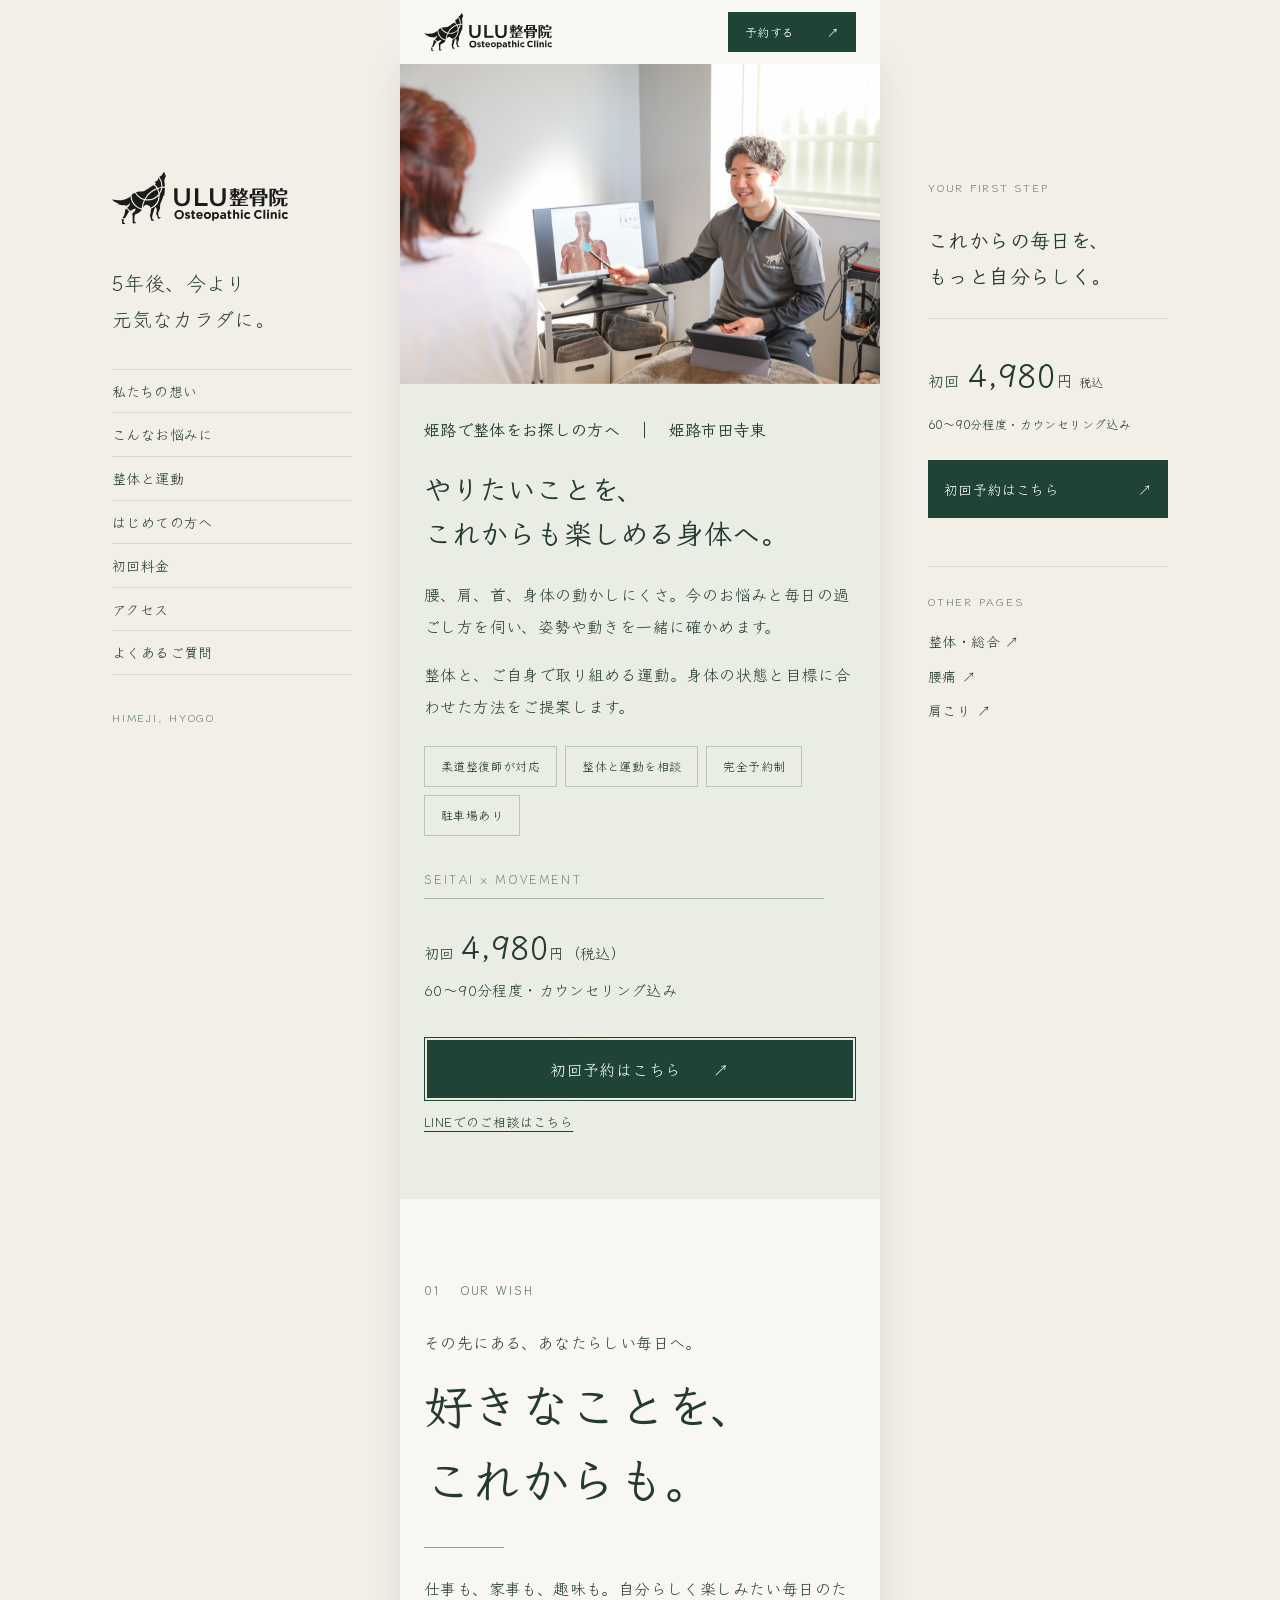
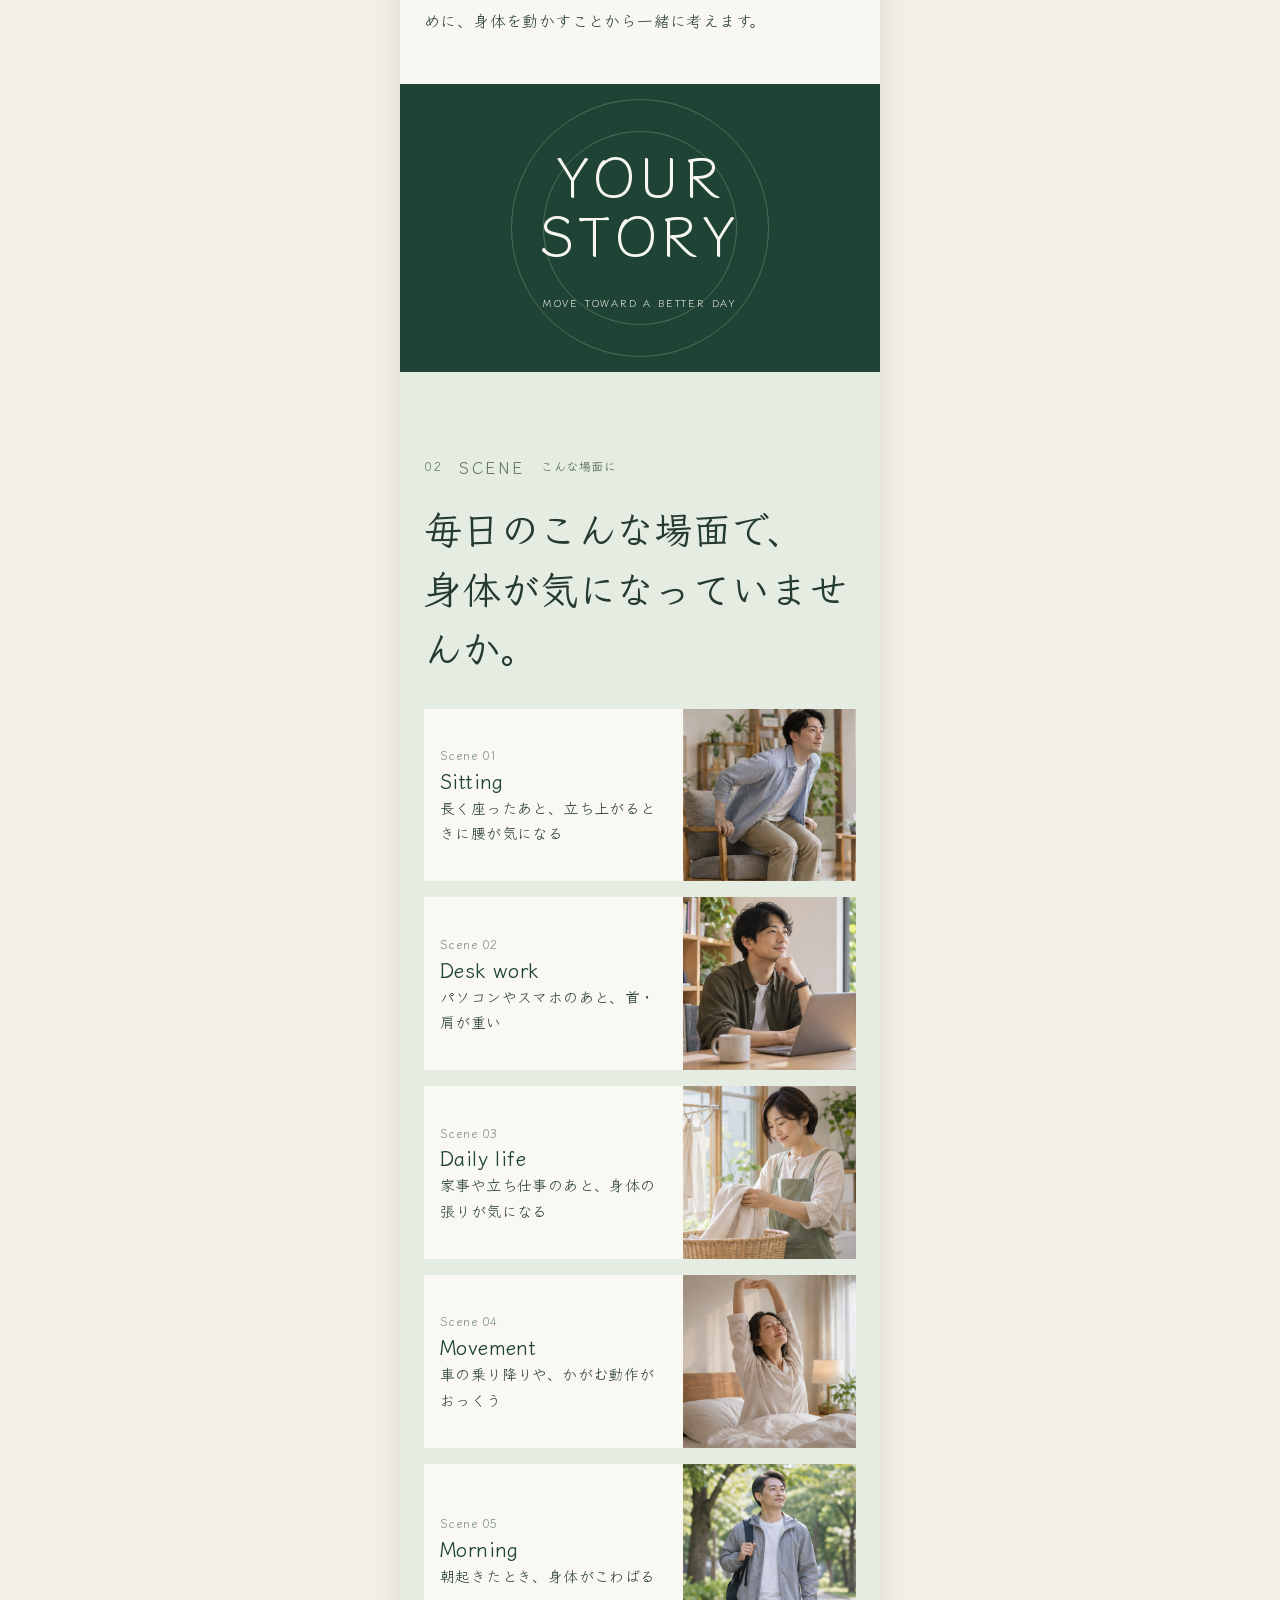
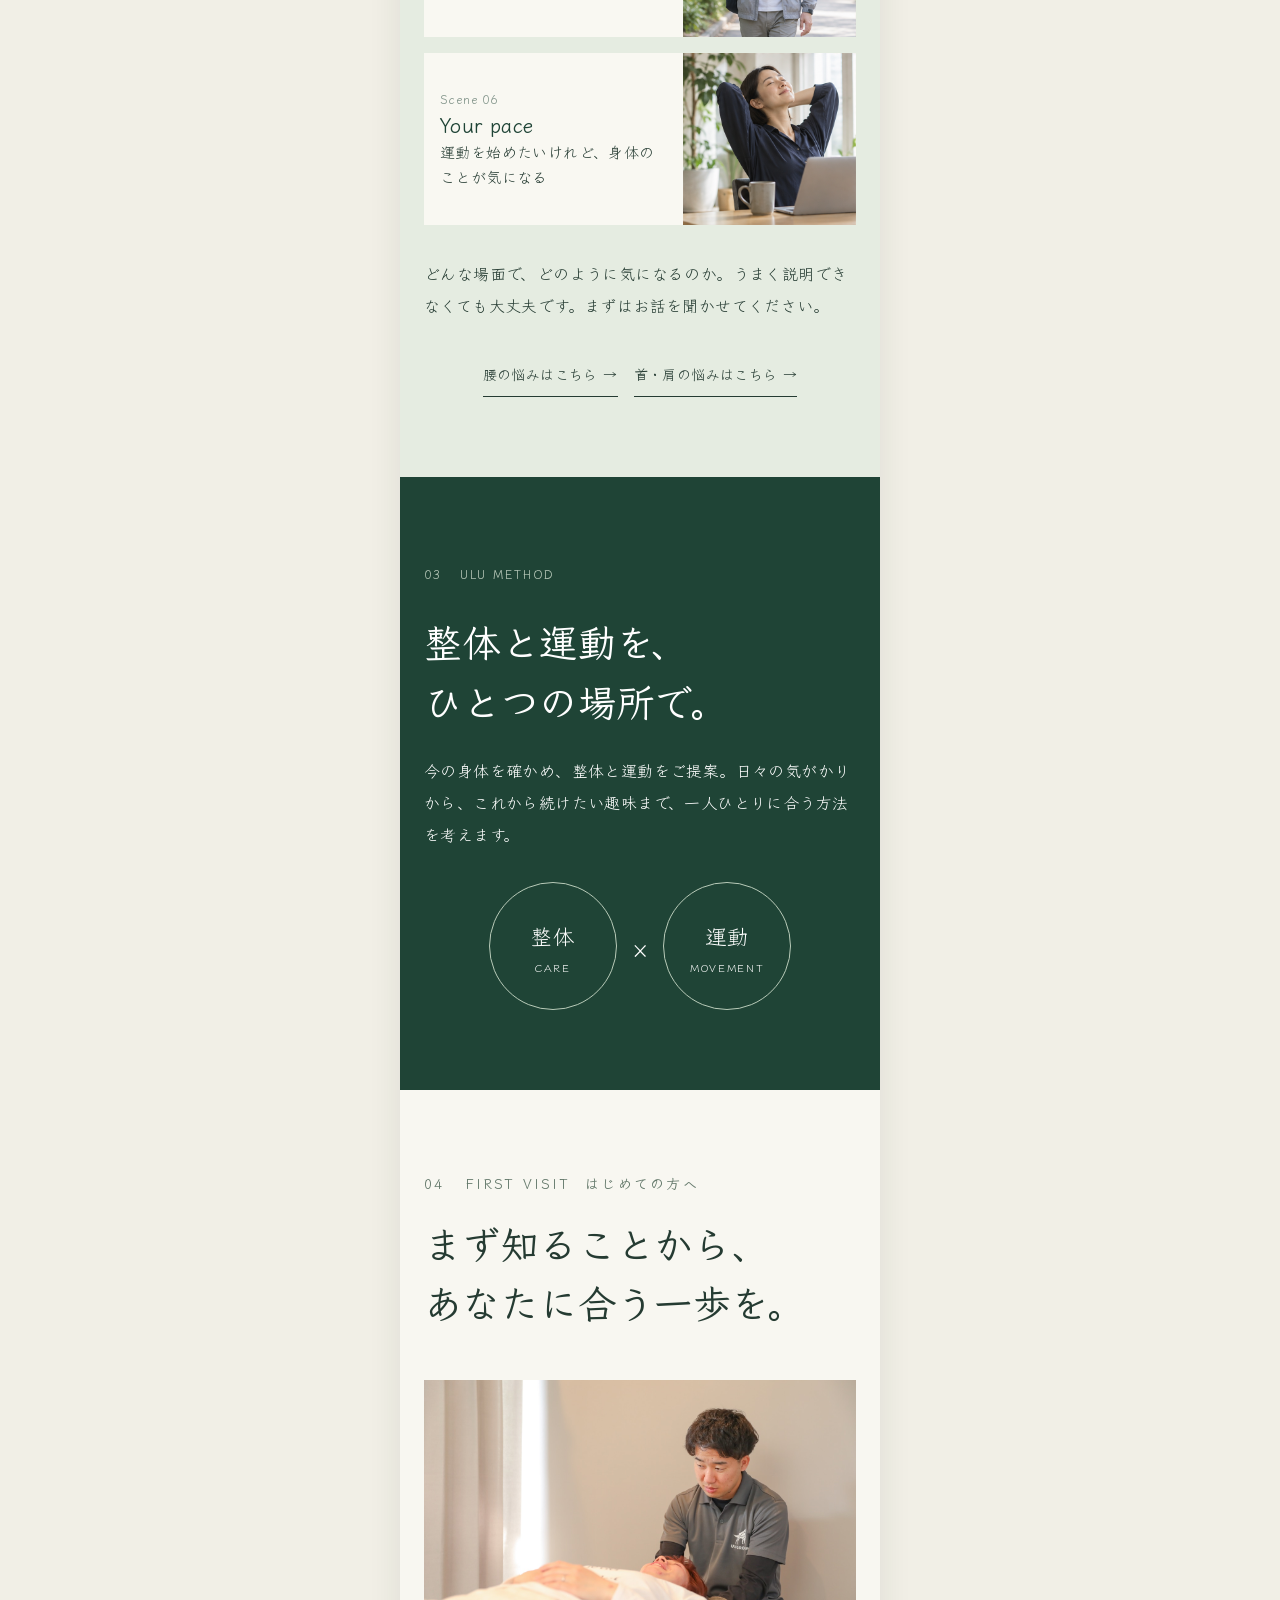
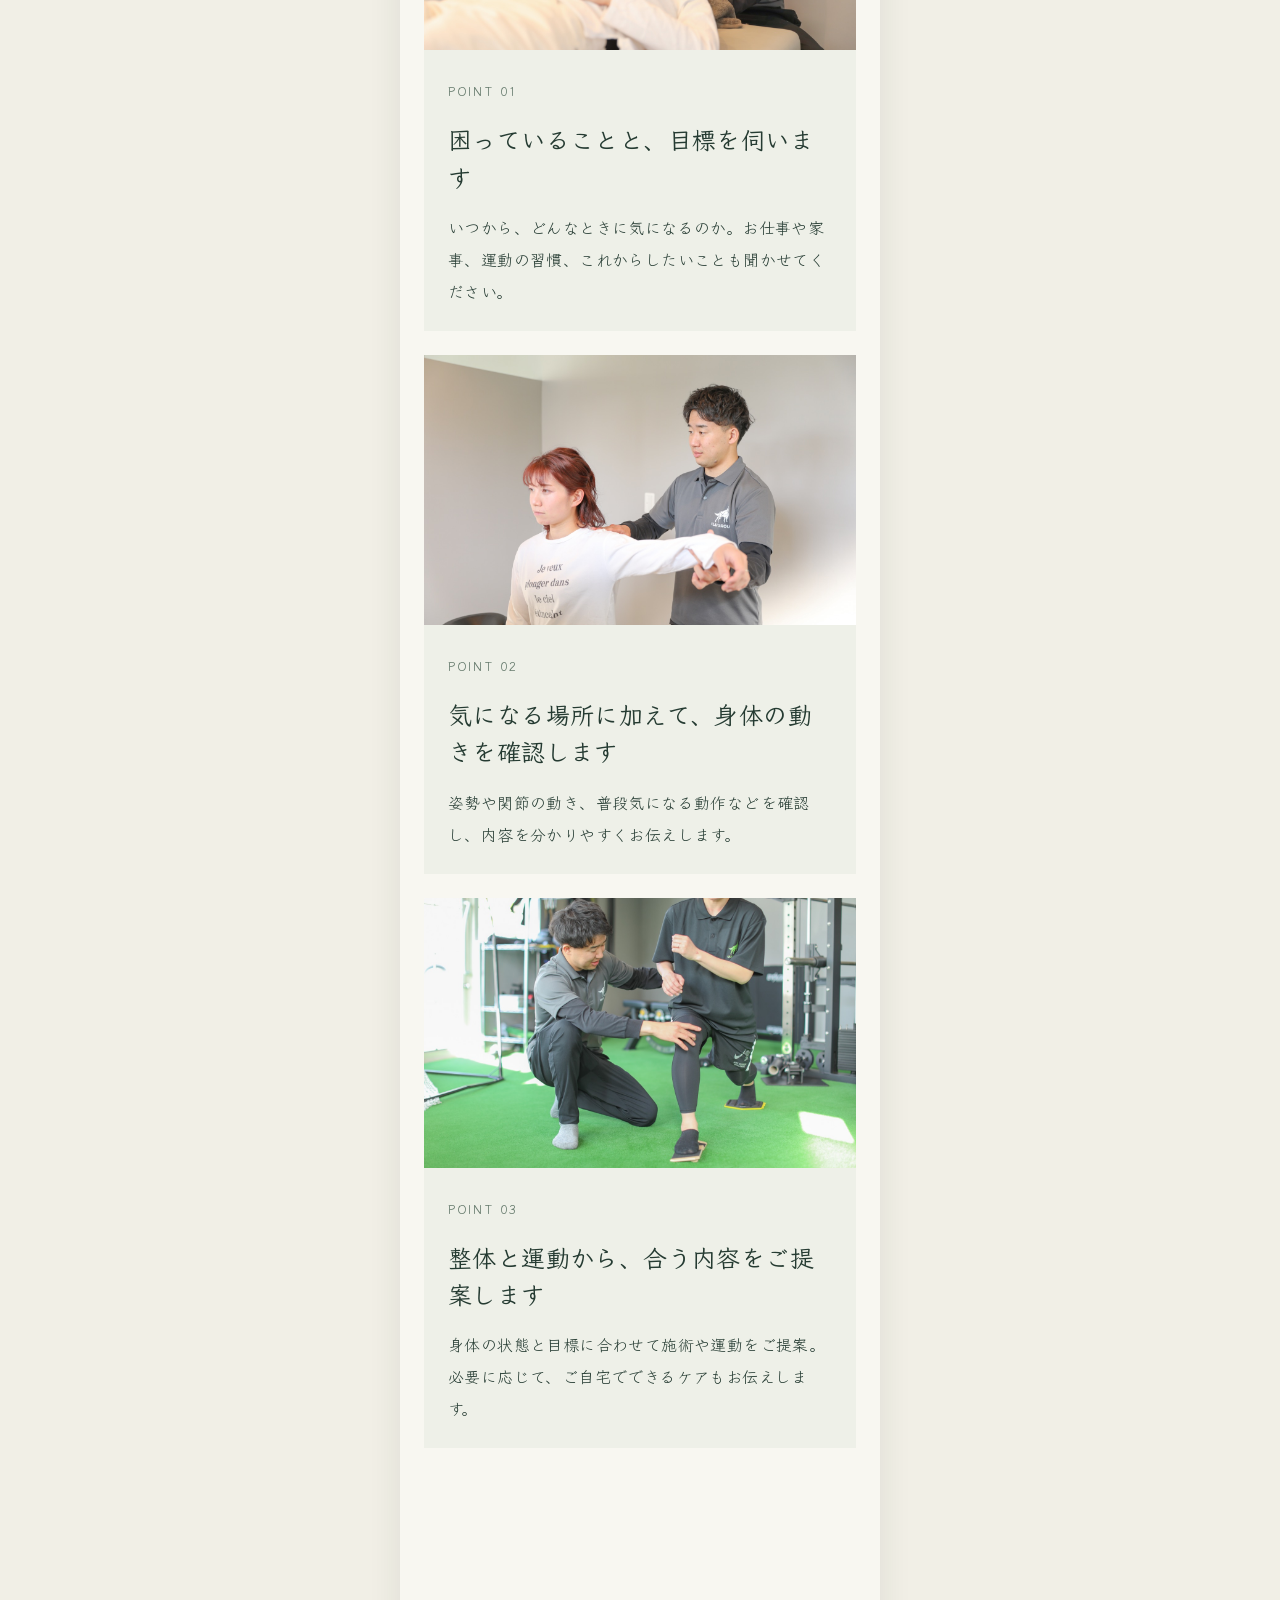
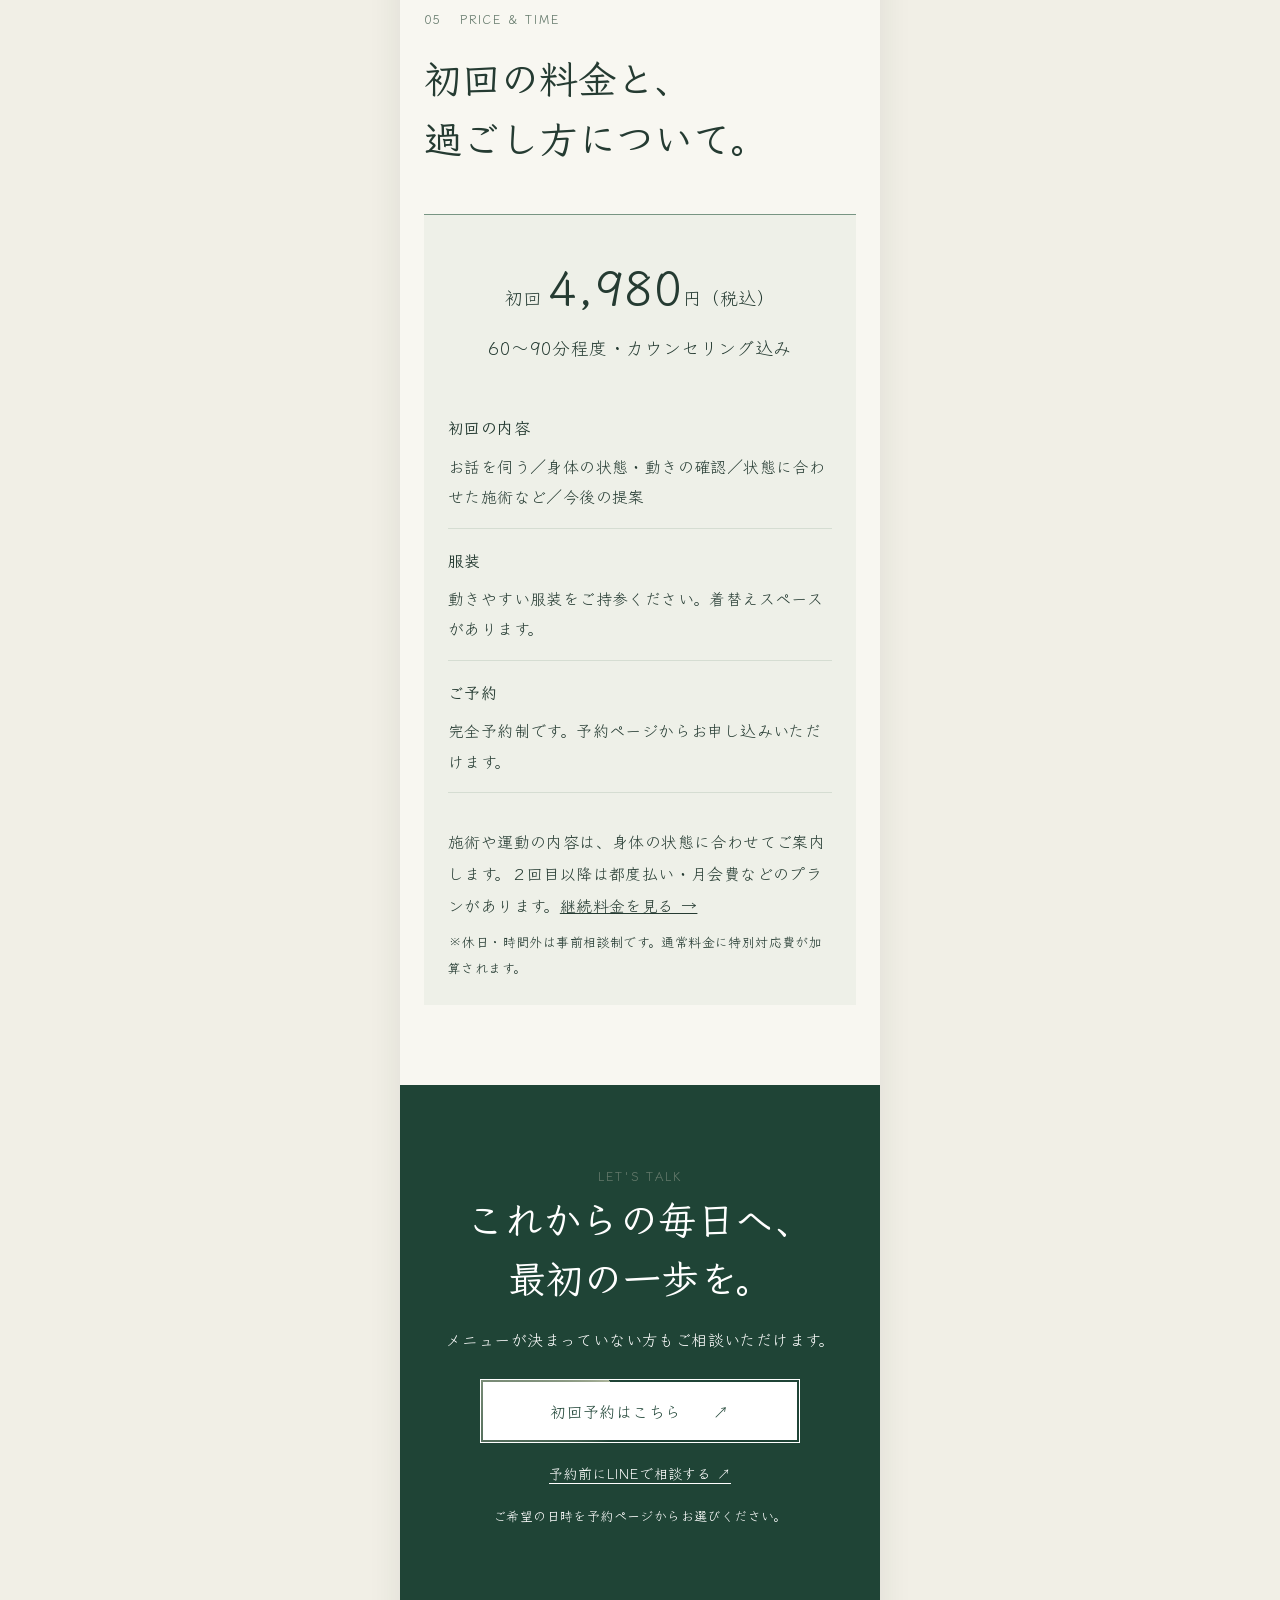
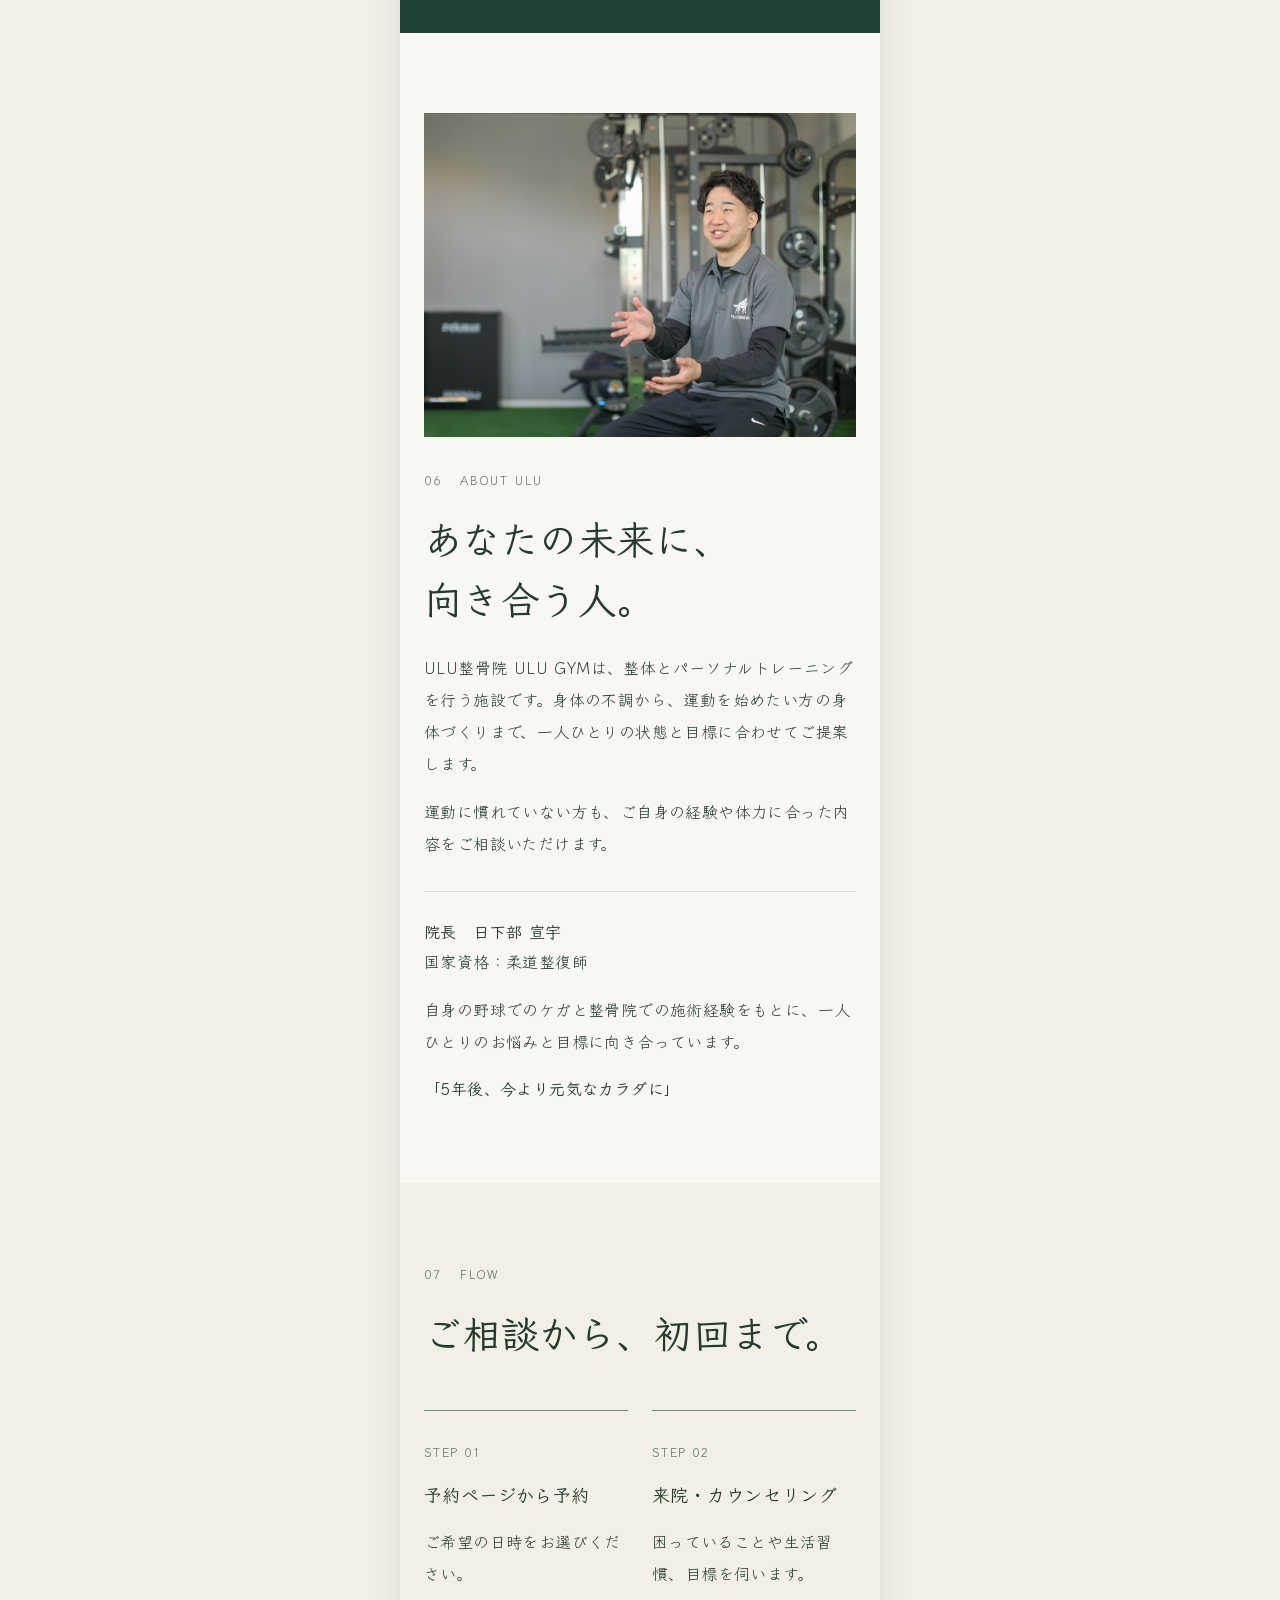
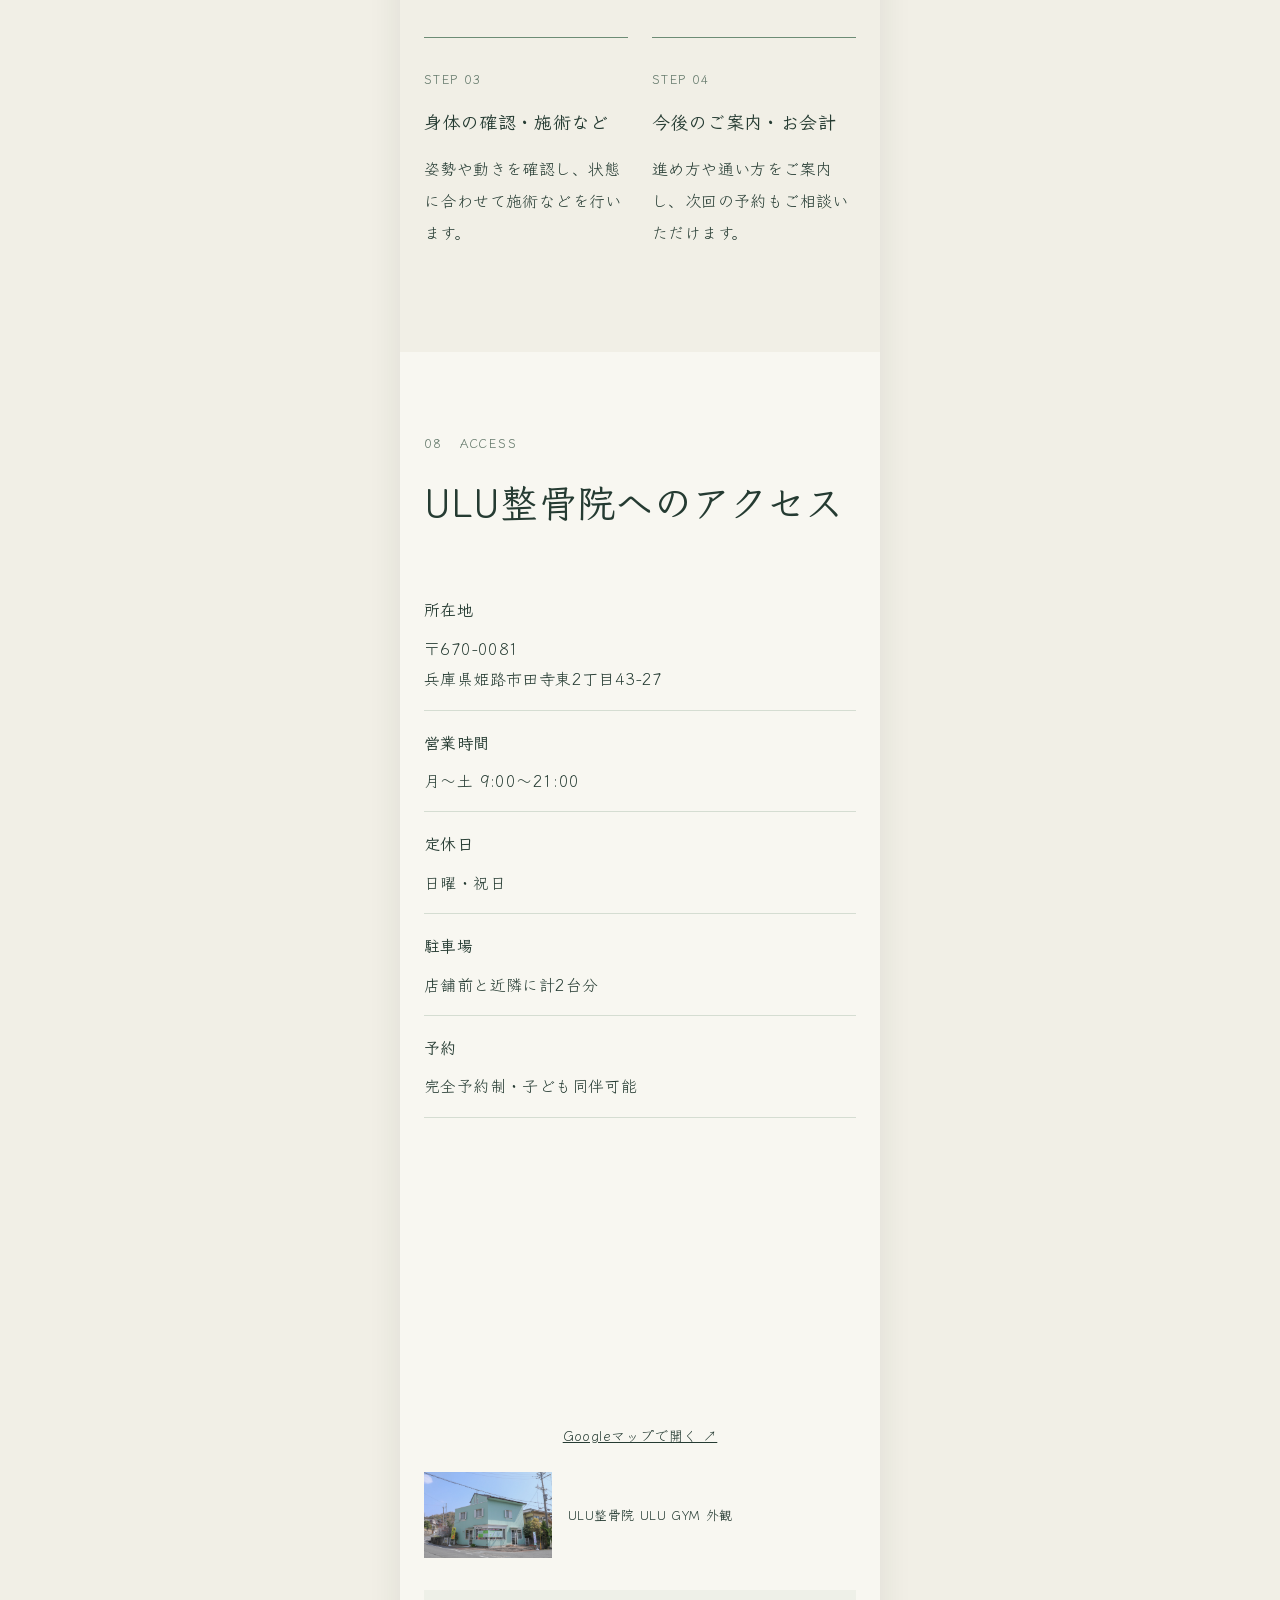
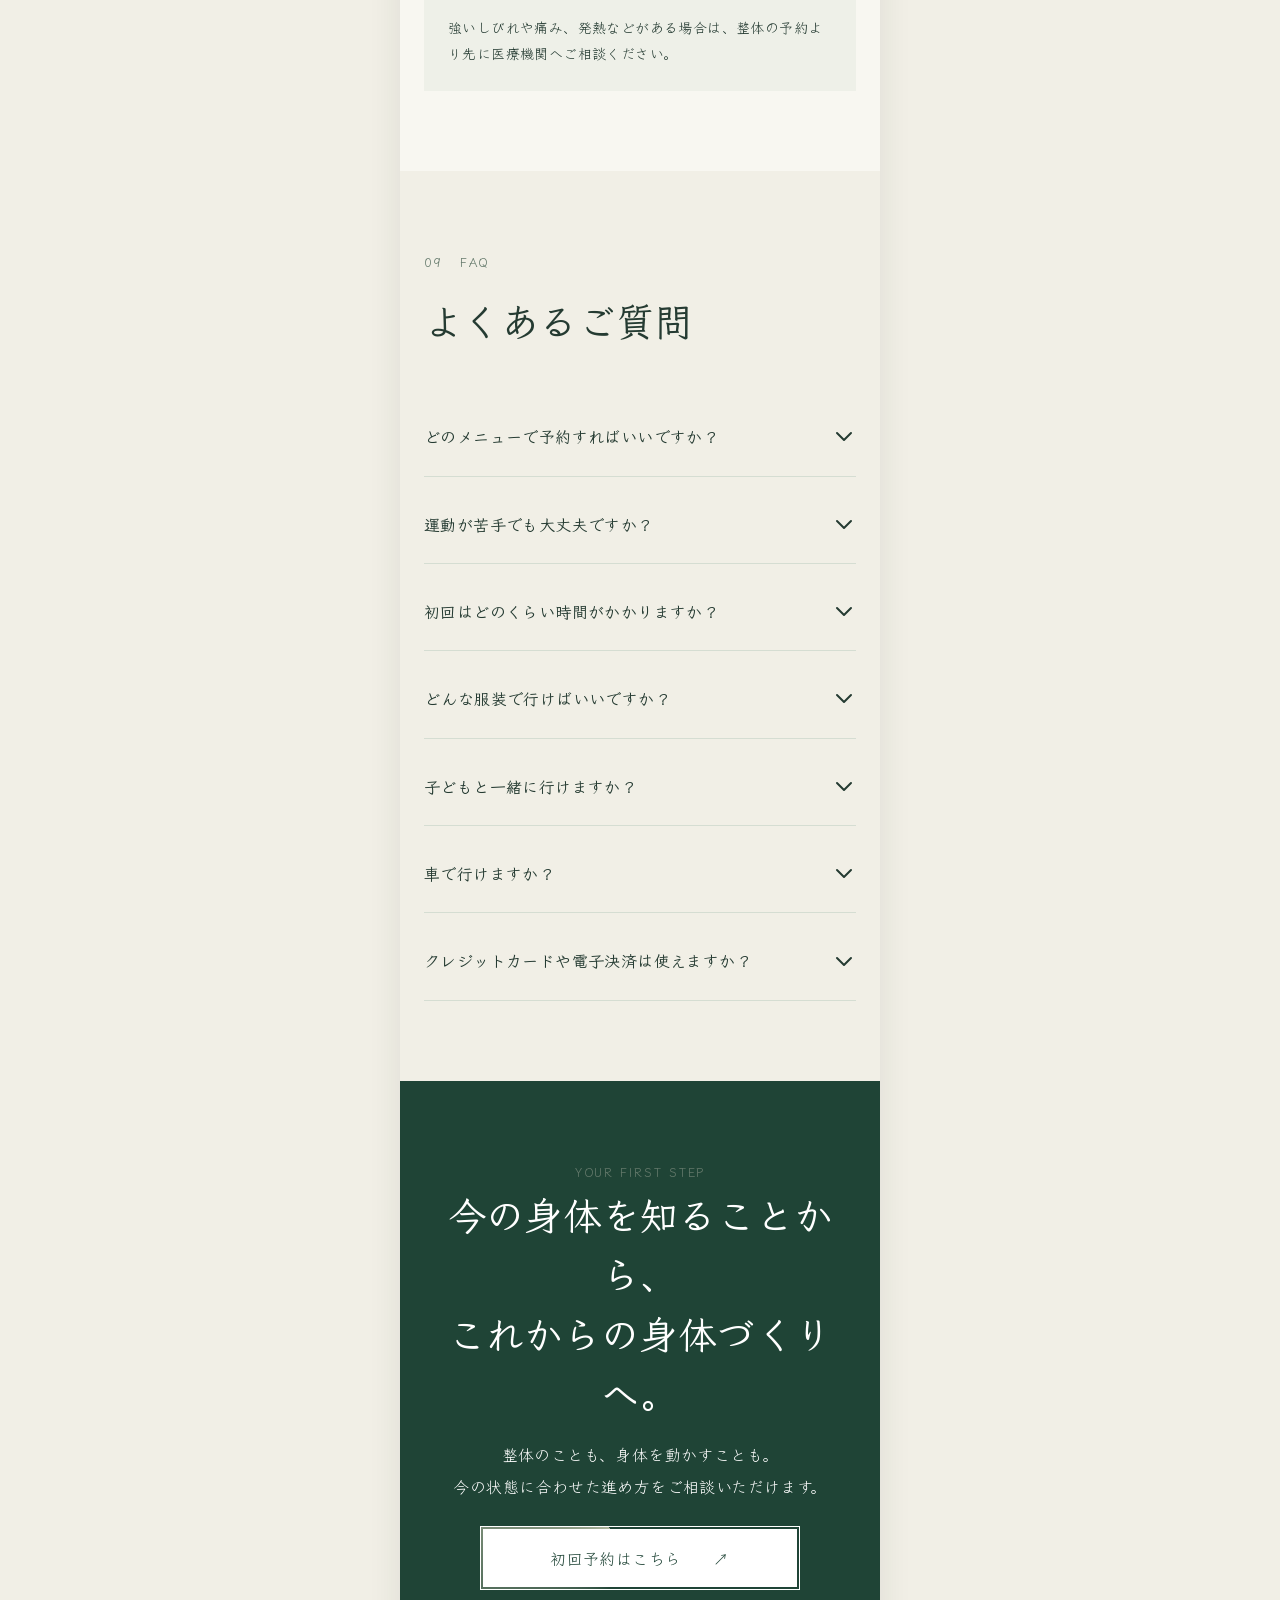
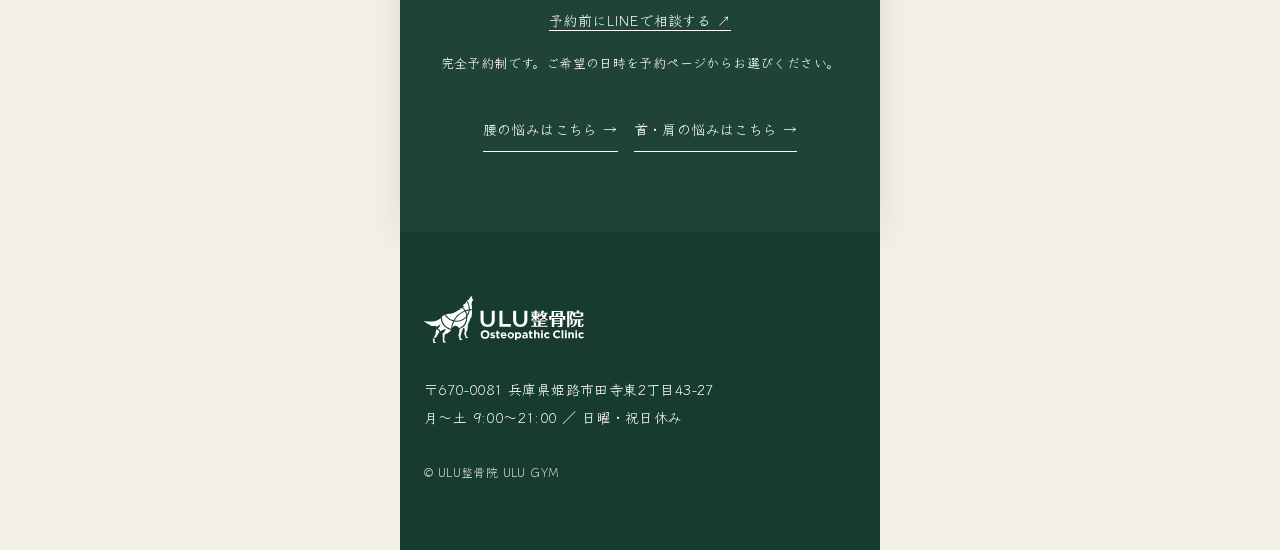
==== index.html @ 6435e036 "Prepare measurement staging" ====
<!doctype html><html lang="ja"><head><meta charset="utf-8"><meta name="viewport" content="width=device-width,initial-scale=1"><meta name="description" content="姫路市田寺東のULU整骨院。整体と運動を通じて、身体の悩みやこれからの目標に合わせたケアをご提案します。"><title>姫路で整体をお探しの方へ｜ULU整骨院</title><link rel="stylesheet" href="style.css?v=11"><script defer src="motion.js?v=1"></script><script>(function(w,d,s,l,i){w[l]=w[l]||[];w[l].push({'gtm.start':new Date().getTime(),event:'gtm.js'});var f=d.getElementsByTagName(s)[0],j=d.createElement(s),dl=l!='dataLayer'?'&l='+l:'';j.async=true;j.src='https://www.googletagmanager.com/gtm.js?id='+i+dl;f.parentNode.insertBefore(j,f);})(window,document,'script','dataLayer','GTM-WN6FW2GV');</script><script defer src="tracking.js?v=1"></script></head><body data-theme="general"><noscript><iframe src="https://www.googletagmanager.com/ns.html?id=GTM-WN6FW2GV" height="0" width="0" style="display:none;visibility:hidden" title="Google Tag Manager"></iframe></noscript><header><a class="logo" href="index.html" aria-label="ULU整骨院 トップ"><img src="assets/ulu-clinic-logo-black.svg" alt="" width="136" height="40"></a><span>姫路市田寺東・完全予約制</span><a class="head-cta" href="https://appointment-system.net/book?src=lp_top">予約する <b>↗</b></a></header><main id="app"><section id="top" class="hero"><div class="wrap hero-grid"><div class="hero-copy"><div class="eyebrow">姫路で整体をお探しの方へ　｜　姫路市田寺東</div><h1>やりたいことを、<br>これからも楽しめる身体へ。</h1><p>腰、肩、首、身体の動かしにくさ。今のお悩みと毎日の過ごし方を伺い、姿勢や動きを一緒に確かめます。</p><p>整体と、ご自身で取り組める運動。身体の状態と目標に合わせた方法をご提案します。</p><div class="tags"><span>柔道整復師が対応</span><span>整体と運動を相談</span><span>完全予約制</span><span>駐車場あり</span></div><div class="hero-kicker">SEITAI <span>×</span> MOVEMENT</div><div class="price-inline">初回 <strong>4,980</strong>円（税込）<br>60〜90分程度・カウンセリング込み</div><a class="button shimmer-button" href="https://appointment-system.net/book?src=lp_top"><span class="shimmer-spark" aria-hidden="true"><span class="shimmer-spin"></span></span><span class="shimmer-label">初回予約はこちら <span>↗</span></span></a><p class="note"><a href="https://lin.ee/pum599o">LINEでのご相談はこちら</a></p></div><div class="hero-photo"><img src="assets/consultation.jpg" alt="身体の相談を受ける院長"></div></div></section><section id="vision" class="story-intro"><div class="wrap story-wrap"><div class="story-content"><div class="story-label">01 &nbsp; OUR WISH</div><p class="story-overline">その先にある、あなたらしい毎日へ。</p><h2>好きなことを、<br>これからも。</h2><div class="story-line"></div><p>仕事も、家事も、趣味も。自分らしく楽しみたい毎日のために、身体を動かすことから一緒に考えます。</p></div><div class="story-image" aria-hidden="true"><span>YOUR<br>STORY</span><small>MOVE TOWARD A BETTER DAY</small></div></div></section><section id="scenes" class="section scene-section"><div class="wrap"><div class="section-head"><div class="en scene-heading"><small>02</small> SCENE <span>こんな場面に</span></div><h2>毎日のこんな場面で、<br>身体が気になっていませんか。</h2></div><div class="scenes"><div class="scene"><div class="scene-copy"><b>Scene 01</b><span class="scene-name">Sitting</span><p>長く座ったあと、立ち上がるときに腰が気になる</p></div><div class="scene-photo" aria-hidden="true" style="background-image:url(assets/scene-grid-b.png);background-position:50% 0%"></div></div><div class="scene"><div class="scene-copy"><b>Scene 02</b><span class="scene-name">Desk work</span><p>パソコンやスマホのあと、首・肩が重い</p></div><div class="scene-photo" aria-hidden="true" style="background-image:url(assets/life-scenes.jpg);background-position:0% 0%"></div></div><div class="scene"><div class="scene-copy"><b>Scene 03</b><span class="scene-name">Daily life</span><p>家事や立ち仕事のあと、身体の張りが気になる</p></div><div class="scene-photo" aria-hidden="true" style="background-image:url(assets/life-scenes.jpg);background-position:0% 100%"></div></div><div class="scene"><div class="scene-copy"><b>Scene 04</b><span class="scene-name">Movement</span><p>車の乗り降りや、かがむ動作がおっくう</p></div><div class="scene-photo" aria-hidden="true" style="background-image:url(assets/scene-grid-b.png);background-position:100% 0%"></div></div><div class="scene"><div class="scene-copy"><b>Scene 05</b><span class="scene-name">Morning</span><p>朝起きたとき、身体がこわばる</p></div><div class="scene-photo" aria-hidden="true" style="background-image:url(assets/scene-grid-b.png);background-position:0% 100%"></div></div><div class="scene"><div class="scene-copy"><b>Scene 06</b><span class="scene-name">Your pace</span><p>運動を始めたいけれど、身体のことが気になる</p></div><div class="scene-photo" aria-hidden="true" style="background-image:url(assets/scene-grid-b.png);background-position:50% 100%"></div></div></div><p class="after">どんな場面で、どのように気になるのか。うまく説明できなくても大丈夫です。まずはお話を聞かせてください。</p><div class="links"><a href="back.html">腰の悩みはこちら →</a><a href="shoulder.html">首・肩の悩みはこちら →</a></div></div></section><section id="method" class="feature-section"><div class="wrap feature-wrap"><div><span class="feature-label">03 &nbsp; ULU METHOD</span><h2>整体と運動を、<br>ひとつの場所で。</h2><p>今の身体を確かめ、整体と運動をご提案。日々の気がかりから、これから続けたい趣味まで、一人ひとりに合う方法を考えます。</p></div><div class="feature-pair"><span>整体<small>CARE</small></span><b>×</b><span>運動<small>MOVEMENT</small></span></div></div></section><section id="first-visit" class="section soft first-section"><div class="wrap"><div class="section-head"><div class="en point-heading">04 &nbsp; FIRST VISIT <span>はじめての方へ</span></div><h2>まず知ることから、<br>あなたに合う一歩を。</h2></div><div class="points"><div class="point"><img src="assets/treatment.jpg" alt="施術の様子" loading="lazy"><div class="point-copy"><strong>POINT 01</strong><h3>困っていることと、目標を伺います</h3><p>いつから、どんなときに気になるのか。お仕事や家事、運動の習慣、これからしたいことも聞かせてください。</p></div></div><div class="point"><img src="assets/shoulder-check.jpg" alt="身体の動きを確認する様子" loading="lazy"><div class="point-copy"><strong>POINT 02</strong><h3>気になる場所に加えて、身体の動きを確認します</h3><p>姿勢や関節の動き、普段気になる動作などを確認し、内容を分かりやすくお伝えします。</p></div></div><div class="point"><img src="assets/movement.jpg" alt="身体の動かし方を確認する様子" loading="lazy"><div class="point-copy"><strong>POINT 03</strong><h3>整体と運動から、合う内容をご提案します</h3><p>身体の状態と目標に合わせて施術や運動をご提案。必要に応じて、ご自宅でできるケアもお伝えします。</p></div></div></div></div></section><section id="price" class="section"><div class="wrap"><div class="section-head"><div class="en">05 &nbsp; PRICE & TIME</div><h2>初回の料金と、<br>過ごし方について。</h2></div><div class="pricebox"><div class="price-number">初回 <strong>4,980</strong>円（税込）<br><span>60〜90分程度・カウンセリング込み</span></div><dl><div><dt>初回の内容</dt><dd>お話を伺う／身体の状態・動きの確認／状態に合わせた施術など／今後の提案</dd></div><div><dt>服装</dt><dd>動きやすい服装をご持参ください。着替えスペースがあります。</dd></div><div><dt>ご予約</dt><dd>完全予約制です。予約ページからお申し込みいただけます。</dd></div></dl><p>施術や運動の内容は、身体の状態に合わせてご案内します。２回目以降は都度払い・月会費などのプランがあります。<a href="https://ulu-gym-seikotsu.com/introduce/price/">継続料金を見る →</a></p><p class="note">※休日・時間外は事前相談制です。通常料金に特別対応費が加算されます。</p></div></div></section><section class="cta"><div class="en">LET'S TALK</div><h2>これからの毎日へ、<br>最初の一歩を。</h2><p>メニューが決まっていない方もご相談いただけます。</p><a class="button shimmer-button" href="https://appointment-system.net/book?src=lp_top"><span class="shimmer-spark" aria-hidden="true"><span class="shimmer-spin"></span></span><span class="shimmer-label">初回予約はこちら <span>↗</span></span></a><p class="line-consult"><a href="https://lin.ee/pum599o">予約前にLINEで相談する ↗</a></p><p class="note">ご希望の日時を予約ページからお選びください。</p></section><section class="section"><div class="wrap about"><img src="assets/director.jpg" alt="ULU整骨院 院長の紹介" loading="lazy"><div><div class="en">06 &nbsp; ABOUT ULU</div><h2>あなたの未来に、<br>向き合う人。</h2><p>ULU整骨院 ULU GYMは、整体とパーソナルトレーニングを行う施設です。身体の不調から、運動を始めたい方の身体づくりまで、一人ひとりの状態と目標に合わせてご提案します。</p><p>運動に慣れていない方も、ご自身の経験や体力に合った内容をご相談いただけます。</p><div class="name"><b>院長　日下部 宣宇</b><br>国家資格：柔道整復師<p>自身の野球でのケガと整骨院での施術経験をもとに、一人ひとりのお悩みと目標に向き合っています。</p><b>「5年後、今より元気なカラダに」</b></div></div></div></section><section class="section soft"><div class="wrap"><div class="section-head"><div class="en">07 &nbsp; FLOW</div><h2>ご相談から、初回まで。</h2></div><div class="steps"><div class="step"><b>STEP 01</b><h3>予約ページから予約</h3><p>ご希望の日時をお選びください。</p></div><div class="step"><b>STEP 02</b><h3>来院・カウンセリング</h3><p>困っていることや生活習慣、目標を伺います。</p></div><div class="step"><b>STEP 03</b><h3>身体の確認・施術など</h3><p>姿勢や動きを確認し、状態に合わせて施術などを行います。</p></div><div class="step"><b>STEP 04</b><h3>今後のご案内・お会計</h3><p>進め方や通い方をご案内し、次回の予約もご相談いただけます。</p></div></div></div></section><section id="access" class="section"><div class="wrap"><div class="section-head"><div class="en">08 &nbsp; ACCESS</div><h2>ULU整骨院へのアクセス</h2></div><div class="access"><div><dl><div><dt>所在地</dt><dd>〒670-0081<br>兵庫県姫路市田寺東2丁目43-27</dd></div><div><dt>営業時間</dt><dd>月〜土 9:00〜21:00</dd></div><div><dt>定休日</dt><dd>日曜・祝日</dd></div><div><dt>駐車場</dt><dd>店舗前と近隣に計2台分</dd></div><div><dt>予約</dt><dd>完全予約制・子ども同伴可能</dd></div></dl></div><div><iframe class="map" title="ULU整骨院の地図" loading="lazy" src="https://maps.google.com/maps?q=%E5%85%B5%E5%BA%AB%E7%9C%8C%E5%A7%AB%E8%B7%AF%E5%B8%82%E7%94%B0%E5%AF%BA%E6%9D%B12%E4%B8%81%E7%9B%AE43-27&output=embed"></iframe><a class="map-link" href="https://www.google.com/maps/search/?api=1&amp;query=34.8591765%2C134.6760666">Googleマップで開く ↗</a></div></div><div class="access-photo"><img src="assets/clinic.jpg" alt="ULU整骨院 ULU GYMの外観" loading="lazy"><span>ULU整骨院 ULU GYM 外観</span></div><div class="warning">強いしびれや痛み、発熱などがある場合は、整体の予約より先に医療機関へご相談ください。</div></div></section><section id="faq" class="section soft"><div class="wrap"><div class="section-head"><div class="en">09 &nbsp; FAQ</div><h2>よくあるご質問</h2></div><div class="faq"><details class="group"><summary><span>どのメニューで予約すればいいですか？</span><svg aria-hidden="true" xmlns="http://www.w3.org/2000/svg" fill="none" viewBox="0 0 24 24" stroke="currentColor"><path stroke-linecap="round" stroke-linejoin="round" stroke-width="2" d="M19 9l-7 7-7-7" /></svg></summary><div class="answer"><p>迷う場合は、<a href="https://lin.ee/pum599o">LINEでお悩みやご希望をお知らせください</a>。身体の状態と目的を伺い、合う内容をご提案します。</p></div></details><details class="group"><summary><span>運動が苦手でも大丈夫ですか？</span><svg aria-hidden="true" xmlns="http://www.w3.org/2000/svg" fill="none" viewBox="0 0 24 24" stroke="currentColor"><path stroke-linecap="round" stroke-linejoin="round" stroke-width="2" d="M19 9l-7 7-7-7" /></svg></summary><div class="answer"><p>運動経験や体力、身体の状態に合わせた内容をご提案します。運動に慣れていない方もご相談ください。</p></div></details><details class="group"><summary><span>初回はどのくらい時間がかかりますか？</span><svg aria-hidden="true" xmlns="http://www.w3.org/2000/svg" fill="none" viewBox="0 0 24 24" stroke="currentColor"><path stroke-linecap="round" stroke-linejoin="round" stroke-width="2" d="M19 9l-7 7-7-7" /></svg></summary><div class="answer"><p>カウンセリングを含めて60〜90分程度です。時間に余裕をもってお越しください。</p></div></details><details class="group"><summary><span>どんな服装で行けばいいですか？</span><svg aria-hidden="true" xmlns="http://www.w3.org/2000/svg" fill="none" viewBox="0 0 24 24" stroke="currentColor"><path stroke-linecap="round" stroke-linejoin="round" stroke-width="2" d="M19 9l-7 7-7-7" /></svg></summary><div class="answer"><p>Tシャツやジャージなど、動きやすい服装をご持参ください。着替えスペースがあります。</p></div></details><details class="group"><summary><span>子どもと一緒に行けますか？</span><svg aria-hidden="true" xmlns="http://www.w3.org/2000/svg" fill="none" viewBox="0 0 24 24" stroke="currentColor"><path stroke-linecap="round" stroke-linejoin="round" stroke-width="2" d="M19 9l-7 7-7-7" /></svg></summary><div class="answer"><p>はい。子ども同伴でお越しいただけます。ご予約時にお知らせください。</p></div></details><details class="group"><summary><span>車で行けますか？</span><svg aria-hidden="true" xmlns="http://www.w3.org/2000/svg" fill="none" viewBox="0 0 24 24" stroke="currentColor"><path stroke-linecap="round" stroke-linejoin="round" stroke-width="2" d="M19 9l-7 7-7-7" /></svg></summary><div class="answer"><p>はい。店舗前と近隣に、計2台分の駐車場があります。</p></div></details><details class="group"><summary><span>クレジットカードや電子決済は使えますか？</span><svg aria-hidden="true" xmlns="http://www.w3.org/2000/svg" fill="none" viewBox="0 0 24 24" stroke="currentColor"><path stroke-linecap="round" stroke-linejoin="round" stroke-width="2" d="M19 9l-7 7-7-7" /></svg></summary><div class="answer"><p>はい。クレジットカード・電子決済に対応しています。</p></div></details></div></div></section><section class="cta"><div class="en">YOUR FIRST STEP</div><h2>今の身体を知ることから、<br>これからの身体づくりへ。</h2><p>整体のことも、身体を動かすことも。<br>今の状態に合わせた進め方をご相談いただけます。</p><a class="button shimmer-button" href="https://appointment-system.net/book?src=lp_top"><span class="shimmer-spark" aria-hidden="true"><span class="shimmer-spin"></span></span><span class="shimmer-label">初回予約はこちら <span>↗</span></span></a><p class="line-consult"><a href="https://lin.ee/pum599o">予約前にLINEで相談する ↗</a></p><p class="note">完全予約制です。ご希望の日時を予約ページからお選びください。</p><div class="links"><a href="back.html">腰の悩みはこちら →</a><a href="shoulder.html">首・肩の悩みはこちら →</a></div></section></main><footer><div class="wrap"><a class="logo" href="index.html" aria-label="ULU整骨院 トップ"><img src="assets/ulu-clinic-logo-white.svg" alt="" width="160" height="48"></a><p>〒670-0081 兵庫県姫路市田寺東2丁目43-27<br>月〜土 9:00〜21:00 ／ 日曜・祝日休み</p><small>© ULU整骨院 ULU GYM</small></div></footer><aside class="mobile-booking" aria-label="初回予約"><div><span>初回</span><strong>4,980円</strong><small>（税込）</small></div><a href="https://appointment-system.net/book?src=lp_top">予約する <span aria-hidden="true">↗</span></a></aside><aside class="desktop-left" aria-label="ページ内のご案内"><div class="rail-inner"><a class="rail-brand" href="#top" aria-label="ページの先頭へ"><img src="assets/ulu-clinic-logo-black.svg" alt="ULU整骨院" width="176" height="56"></a><p class="rail-intro">5年後、今より<br>元気なカラダに。</p><nav aria-label="ページ内メニュー"><a href="#vision">私たちの想い</a><a href="#scenes">こんなお悩みに</a><a href="#method">整体と運動</a><a href="#first-visit">はじめての方へ</a><a href="#price">初回料金</a><a href="#access">アクセス</a><a href="#faq">よくあるご質問</a></nav><span class="rail-location">HIMEJI, HYOGO</span></div></aside><aside class="desktop-right" aria-label="ご予約と関連ページ"><div class="rail-inner"><p class="rail-label">YOUR FIRST STEP</p><p class="rail-heading">これからの毎日を、<br>もっと自分らしく。</p><div class="rail-price">初回 <strong>4,980</strong>円 <small>税込</small></div><p class="rail-note">60〜90分程度・カウンセリング込み</p><a class="rail-book" href="https://appointment-system.net/book?src=lp_top">初回予約はこちら <span aria-hidden="true">↗</span></a><div class="rail-links"><span>OTHER PAGES</span><a href="index.html">整体・総合 ↗</a><a href="back.html">腰痛 ↗</a><a href="shoulder.html">肩こり ↗</a></div></div></aside></body></html>
---- style.css ----
@font-face{font-family:'Klee Subset';src:url('assets/fonts/KleeOne-Regular-subset.ttf') format('truetype');font-style:normal;font-weight:400;font-display:swap}
@font-face{font-family:'Klee Subset';src:url('assets/fonts/KleeOne-SemiBold-subset.ttf') format('truetype');font-style:normal;font-weight:600;font-display:swap}
@font-face{font-family:'Klee One';src:url('assets/fonts/KleeOne-Regular.ttf') format('truetype');font-style:normal;font-weight:400;font-display:swap}
@font-face{font-family:'Klee One';src:url('assets/fonts/KleeOne-SemiBold.ttf') format('truetype');font-style:normal;font-weight:600;font-display:swap}
:root{--ink:#253b32;--green:#335f4d;--deep:#1f4436;--muted:#64796b;--paper:#f8f7f1;--cream:#f1efe6;--sage:#e3ebe1;--line:#d5ddd2;--s1:8px;--s2:16px;--s3:24px;--s4:32px;--s5:40px;--s6:48px;--s8:64px;--s10:80px;--s12:96px;--s16:128px}
*{box-sizing:border-box}html{scroll-behavior:smooth}body{margin:0;background:var(--paper);color:var(--ink);font-family:'Klee Subset','Klee One',serif;font-size:16px;line-height:1.9;letter-spacing:.025em}a{color:inherit}img{display:block;max-width:100%}h1,h2,h3,p,dl{margin:0}h1,h2,h3{font-weight:600;line-height:1.55}h1{font-size:clamp(32px,4vw,56px)}h2{font-size:clamp(28px,3vw,40px)}h3{font-size:clamp(20px,2vw,24px)}p{line-height:2}header{height:80px;padding:0 var(--s6);display:flex;align-items:center;gap:var(--s4);background:var(--paper);position:relative;z-index:2}header span{margin-left:auto;font-size:13px;color:var(--muted)}.logo{font-family:'Klee Subset','Klee One',serif;font-weight:600;letter-spacing:.15em;font-size:32px;text-decoration:none;color:var(--deep);white-space:nowrap}.logo small{font-size:12px;letter-spacing:.02em}.head-cta,.button{display:inline-flex;align-items:center;justify-content:center;gap:var(--s4);background:var(--deep);color:#fff;text-decoration:none;padding:var(--s2) var(--s4);border:1px solid var(--deep);border-radius:0;transition:background .3s,color .3s,transform .3s}.head-cta{font-size:13px;padding:var(--s1) var(--s3)}.button:hover,.head-cta:hover{background:#fff;color:var(--deep)}.button:focus-visible,a:focus-visible,summary:focus-visible{outline:3px solid #bb9b5b;outline-offset:4px}.wrap{width:min(100% - 64px,1120px);margin-inline:auto}.hero{background:#ebece3;overflow:hidden}.hero-grid{width:100%;display:grid;grid-template-columns:52% 48%;min-height:720px}.hero-copy{padding:var(--s12) var(--s8);align-self:center}.hero-copy h1{margin:var(--s4) 0;letter-spacing:.04em}.hero-copy p{max-width:560px;margin:0 0 var(--s2)}.eyebrow,.en,.story-label,.feature-label{color:var(--muted);font-size:12px;letter-spacing:.16em;font-weight:600}.hero-photo{position:relative;min-height:720px;overflow:hidden}.hero-photo img{position:absolute;width:100%;height:100%;object-fit:cover;object-position:75% center}.tags{display:flex;flex-wrap:wrap;gap:var(--s1);margin:var(--s3) 0}.tags span{border:1px solid #b6c7b8;padding:var(--s1) var(--s2);font-size:12px}.hero-kicker{font-size:12px;letter-spacing:.18em;color:#718478;margin:var(--s4) 0 var(--s1)}.price-inline{border-top:1px solid #a4b7a6;padding:var(--s2) 0;margin:0 0 var(--s2);max-width:400px;font-size:15px}.price-inline strong{font-size:32px}.hero .button{width:min(100%,320px)}.note{font-size:13px!important;margin-top:var(--s1)!important}.section{padding:var(--s16) 0}.soft{background:var(--cream)}.section-head{max-width:720px;margin:0 auto var(--s8);text-align:center}.section-head h2{margin-top:var(--s2)}.section-head .en{color:#789182}.story-intro{background:#f8f7f1}.story-wrap{width:100%;max-width:none;display:grid;grid-template-columns:1fr 1fr}.story-content{padding:var(--s16) var(--s8);align-self:center}.story-overline{margin:var(--s3) 0 var(--s1)}.story-content h2{font-size:clamp(32px,4vw,48px);margin:0 0 var(--s4)}.story-content p:last-child{max-width:440px;margin-top:var(--s3)}.story-line{height:1px;width:80px;background:#ad9878}.story-image{min-height:560px;background:url('assets/life-scenes.jpg') 100% 100%/300% 200% no-repeat}.scene-section{background:#e5ece1}.scene-section .section-head{text-align:left;margin-left:0}.scene-heading{display:flex;align-items:center;gap:var(--s2);font-size:16px}.scene-heading small{font-size:12px}.scene-heading span{font-size:12px;letter-spacing:.05em}.scenes{display:grid;grid-template-columns:repeat(2,1fr);gap:var(--s3)}.scene{display:grid;grid-template-columns:1fr 42%;min-height:192px;background:#f9f8f2;overflow:hidden}.scene-copy{padding:var(--s3);display:flex;flex-direction:column;justify-content:center}.scene-copy b{font-size:12px;color:#809389}.scene-name{font-size:24px;color:var(--deep);font-weight:600}.scene-copy p{font-size:15px;line-height:1.7}.scene-photo{min-height:192px;background-image:url('assets/life-scenes.jpg');background-size:300% 200%;background-repeat:no-repeat;transition:transform .8s ease}.scene:hover .scene-photo{transform:scale(1.04)}.after{max-width:680px;margin:var(--s8) auto var(--s4);text-align:center}.links{display:flex;flex-wrap:wrap;gap:var(--s2);justify-content:center}.links a{border-bottom:1px solid currentColor;text-decoration:none;padding:var(--s1) 0;font-size:14px}.feature-section{background:var(--deep);color:white;padding:var(--s16) 0}.feature-wrap{display:grid;grid-template-columns:1fr 1fr;gap:var(--s8);align-items:center}.feature-label{color:#b5c6b7}.feature-wrap h2{margin:var(--s3) 0}.feature-wrap p{max-width:480px}.feature-pair{display:flex;align-items:center;justify-content:center;gap:var(--s3)}.feature-pair span{width:176px;height:176px;border:1px solid #b9cbb9;display:flex;align-items:center;justify-content:center;flex-direction:column;border-radius:50%;font-size:24px}.feature-pair small{font-size:11px;letter-spacing:.15em}.feature-pair b{font-size:24px;font-weight:400}.first-section{background:#f8f7f1}.point-heading{font-size:14px}.point-heading span{margin-left:var(--s1)}.points{display:grid;gap:var(--s4)}.point{display:grid;grid-template-columns:1fr 1fr;gap:var(--s8);align-items:center;background:#f0f1e9}.point:nth-child(even) img{order:2}.point img{width:100%;height:100%;max-height:400px;aspect-ratio:4/3;object-fit:cover}.point-copy{padding:var(--s6)}.point-copy strong{font-size:12px;letter-spacing:.18em;color:#728c78}.point-copy h3{margin:var(--s2) 0}.pricebox{max-width:800px;margin:auto;background:#eef0e8;padding:var(--s8);border-top:1px solid #789583}.price-number{font-size:18px;text-align:center}.price-number strong{font-size:48px}.pricebox dl{margin:var(--s4) 0}.pricebox dl div,.access dl div{display:grid;grid-template-columns:160px 1fr;gap:var(--s3);border-bottom:1px solid var(--line);padding:var(--s2) 0}.pricebox dt,.access dt{font-weight:600}dd{margin:0}.pricebox p{margin-top:var(--s2)}.cta{background:var(--deep);color:#fff;text-align:center;padding:var(--s12) var(--s3)}.cta h2{margin-bottom:var(--s2)}.cta p{margin-bottom:var(--s3)}.cta .button{background:#fff;color:var(--deep);border-color:white}.cta .button:hover{background:var(--green);color:white}.cta .links{margin-top:var(--s4)!important}.about{display:grid;grid-template-columns:1fr 1fr;gap:var(--s8);align-items:center}.about img{width:100%;aspect-ratio:4/3;object-fit:cover}.about h2{margin:var(--s2) 0 var(--s3)}.about p{margin:0 0 var(--s2)}.name{border-top:1px solid var(--line);padding-top:var(--s3);margin-top:var(--s4)}.name p{margin-top:var(--s2)}.steps{display:grid;grid-template-columns:repeat(4,1fr);gap:var(--s3)}.step{border-top:1px solid #6d8c75;padding:var(--s3) 0}.step b{font-size:12px;color:#759079;letter-spacing:.12em}.step h3{font-size:18px;margin:var(--s2) 0}.access{display:grid;grid-template-columns:1fr 1fr;gap:var(--s8)}.map{width:100%;height:320px;border:0}.map-link{display:block;text-align:center;margin-top:var(--s2);font-size:14px}.access-photo{display:flex;align-items:center;gap:var(--s2);margin-top:var(--s3);font-size:13px}.access-photo img{width:128px;aspect-ratio:3/2;object-fit:cover}.warning{margin-top:var(--s4);padding:var(--s3);background:#f1f2ec;font-size:14px}.faq{max-width:800px;margin:auto;display:grid;gap:var(--s1)}.faq details{border-bottom:1px solid var(--line)}.faq summary{display:flex;align-items:center;justify-content:space-between;gap:var(--s2);list-style:none;cursor:pointer;padding:var(--s3) 0;font-weight:600}.faq summary::-webkit-details-marker{display:none}.faq summary svg{width:24px;height:24px;flex:none;transition:transform .3s}.faq details[open] summary svg{transform:rotate(-180deg)}.faq .answer{padding:0 0 var(--s3)}footer{background:#173b2e;color:#fff;padding:var(--s8) 0}footer .logo{color:white}footer p{margin:var(--s3) 0;font-size:14px}footer small{font-size:12px;color:#ccd9cd}
@media(max-width:700px), (min-width:1024px){header{height:64px;padding:0 var(--s3);gap:var(--s2)}header span{display:none}.logo{font-size:24px}.logo small{font-size:10px}.head-cta{font-size:12px;padding:var(--s1) var(--s2);margin-left:auto}.wrap{width:calc(100% - 48px)}.hero-grid{width:100%;display:flex;flex-direction:column;min-height:0}.hero-photo{order:-1;min-height:288px;height:288px}.hero-photo img{object-position:center}.hero-copy{padding:var(--s6) var(--s3) var(--s8)}.hero-copy h1{font-size:28px;margin:var(--s3) 0}.hero-copy p{margin-bottom:var(--s2)}.hero .button{width:100%;max-width:none}.section{padding:var(--s10) 0}.section-head{margin-bottom:var(--s6);text-align:left}.story-wrap{width:100%;display:flex;flex-direction:column}.story-content{padding:var(--s10) var(--s3) var(--s6)}.story-image{min-height:288px}.scene-section .section-head{margin-bottom:var(--s4)}.scenes{grid-template-columns:1fr;gap:var(--s2)}.scene{min-height:152px}.scene-copy{padding:var(--s2)}.scene-name{font-size:20px}.scene-copy p{font-size:14px}.scene-photo{min-height:152px}.after{text-align:left;margin:var(--s6) 0 var(--s4)}.feature-section{padding:var(--s10) 0}.feature-wrap{grid-template-columns:1fr;gap:var(--s4)}.feature-pair{gap:var(--s2)}.feature-pair span{width:128px;height:128px;font-size:22px}.points{gap:var(--s3)}.point{display:flex;flex-direction:column;gap:0;align-items:stretch}.point:nth-child(even) img{order:0}.point img{height:auto;aspect-ratio:16/10}.point-copy{padding:var(--s3)}.pricebox{padding:var(--s3)}.pricebox dl div,.access dl div{grid-template-columns:1fr;gap:var(--s1)}.cta{padding:var(--s10) var(--s3)}.about,.access{grid-template-columns:1fr;gap:var(--s4)}.steps{grid-template-columns:1fr 1fr;gap:var(--s3)}.map{height:256px}}
@media(prefers-reduced-motion:reduce){html{scroll-behavior:auto}*,*::before,*::after{animation-duration:.01ms!important;animation-iteration-count:1!important;transition-duration:.01ms!important}}
@keyframes editorial-reveal{from{opacity:.25;transform:translateY(16px);filter:blur(4px)}to{opacity:1;transform:translateY(0);filter:blur(0)}}
.is-revealed{animation:editorial-reveal .8s cubic-bezier(.22,1,.36,1) both}
@media(prefers-reduced-motion:reduce){.is-revealed{animation:none}}
@media(max-width:700px), (min-width:1024px){.hero-copy h1{font-size:24px;letter-spacing:0}}
/* Shimmer Button, adapted from Magic UI (MIT); motion remains optional. */
.shimmer-button{position:relative;isolation:isolate;overflow:hidden;--speed:5s;--cut:2px;--spread:90deg;--shimmer-color:rgba(236,231,201,.7);--bg:var(--deep);background:transparent}.cta .shimmer-button{--bg:#fff;background:transparent}.shimmer-button::before{content:'';position:absolute;inset:var(--cut);background:var(--bg);z-index:-1}.shimmer-label{display:inline-flex;align-items:center;justify-content:center;gap:var(--s4);position:relative;z-index:1}.shimmer-spark{position:absolute;inset:0;z-index:-2;overflow:hidden;container-type:size}.shimmer-spin{position:absolute;inset:-100%;background:conic-gradient(from calc(270deg - (var(--spread) * .5)),transparent 0,var(--shimmer-color) var(--spread),transparent var(--spread));animation:spin-around calc(var(--speed)*2) infinite linear}.shimmer-button:hover{--bg:#fff}.cta .shimmer-button:hover{--bg:var(--green)}
@keyframes spin-around{0%{transform:translateZ(0) rotate(0)}15%,35%{transform:translateZ(0) rotate(90deg)}65%,85%{transform:translateZ(0) rotate(270deg)}100%{transform:translateZ(0) rotate(360deg)}}
@media(prefers-reduced-motion:reduce){.shimmer-spin{animation:none}}

/* Each page has its own editorial palette. */
body[data-theme="general"]{--ink:#253b32;--green:#335f4d;--deep:#1f4436;--muted:#64796b;--paper:#f8f7f1;--cream:#f1efe6;--line:#d5ddd2;--hero:#e9ede4;--scene-bg:#e5ece1;--panel:#eef0e8;--footer:#173b2e;--accent:#8c9e87}
body[data-theme="back"]{--ink:#48362c;--green:#95654c;--deep:#664538;--muted:#8b6e5e;--paper:#faf6ef;--cream:#f2e8dc;--line:#dfd1c3;--hero:#ead8c7;--scene-bg:#ead9cb;--panel:#f2e7db;--footer:#4f342c;--accent:#b78569}
body[data-theme="shoulder"]{--ink:#303b4d;--green:#667795;--deep:#394b68;--muted:#68778c;--paper:#f5f6f5;--cream:#e9edf1;--line:#cfd7df;--hero:#dce5eb;--scene-bg:#dbe4ea;--panel:#e8edf1;--footer:#293b56;--accent:#889bb1}
.hero{background:var(--hero)}.scene-section{background:var(--scene-bg)}.story-intro,.first-section{background:var(--paper)}.point,.pricebox,.warning{background:var(--panel)}footer{background:var(--footer)}.section-head .en,.point-copy strong,.step b{color:var(--muted)}
.story-image{background:var(--deep);color:var(--paper);display:flex;flex-direction:column;justify-content:center;align-items:center;min-height:560px;overflow:hidden;position:relative}.story-image:before,.story-image:after{content:'';position:absolute;border:1px solid var(--accent);border-radius:50%;width:320px;height:320px;opacity:.45}.story-image:after{width:440px;height:440px}.story-image span{font-size:clamp(56px,8vw,112px);line-height:1.05;letter-spacing:.08em;text-align:center;position:relative;z-index:1}.story-image small{margin-top:var(--s4);letter-spacing:.18em;position:relative;z-index:1}.scene-number{display:flex;align-items:center;justify-content:center;color:var(--accent);background:var(--panel);font-size:clamp(64px,7vw,96px);line-height:1;opacity:.75;transition:transform .6s ease}.scene:hover .scene-number{transform:scale(1.08)}
@keyframes image-enter{from{opacity:.4;transform:scale(1.04)}to{opacity:1;transform:scale(1)}}
@keyframes line-enter{from{opacity:.3;transform:translateX(-24px)}to{opacity:1;transform:translateX(0)}}
.hero-photo img{animation:image-enter 1.4s ease both}.hero-copy h1{animation:editorial-reveal 1s ease both}.story-image.is-revealed{animation:image-enter 1.2s ease both}.section-head.is-revealed,.step.is-revealed{animation:line-enter .8s ease both}.scene:nth-child(even).is-revealed,.point:nth-child(even).is-revealed{animation-delay:.12s}.feature-pair span{transition:transform .6s ease,border-color .6s ease}.feature-pair:hover span:first-child{transform:translateX(8px)}.feature-pair:hover span:last-child{transform:translateX(-8px)}
@media(max-width:700px), (min-width:1024px){.story-image{min-height:288px}.story-image:before{width:192px;height:192px}.story-image:after{width:256px;height:256px}.story-image span{font-size:56px}.scene-number{font-size:64px}}
@media(prefers-reduced-motion:reduce){.hero-photo img,.hero-copy h1,.story-image.is-revealed,.section-head.is-revealed,.step.is-revealed{animation:none}.feature-pair:hover span,.scene:hover .scene-number{transform:none}}


/* Mobile reading and booking. Spacing uses the 8px scale. */
.mobile-booking{display:none}
@media(max-width:700px), (min-width:1024px){
 body{padding-bottom:calc(80px + env(safe-area-inset-bottom, 0px))}
 .mobile-booking{position:fixed;z-index:20;inset:auto 0 0;display:grid;grid-template-columns:minmax(0,1fr) minmax(144px,1fr);align-items:center;gap:var(--s2);min-height:80px;padding:var(--s1) var(--s3) calc(var(--s1) + env(safe-area-inset-bottom, 0px));background:var(--paper);border-top:1px solid var(--line);box-shadow:0 -8px 24px #172b2217}
 .mobile-booking div{display:flex;align-items:baseline;flex-wrap:wrap;column-gap:var(--s1);line-height:1.4}.mobile-booking div span{width:100%;font-size:12px;color:var(--muted)}.mobile-booking strong{font-size:20px;color:var(--deep)}.mobile-booking small{font-size:11px}.mobile-booking a{display:flex;align-items:center;justify-content:center;gap:var(--s2);min-height:48px;padding:var(--s1) var(--s2);background:var(--deep);color:#fff;text-decoration:none;font-weight:600}.mobile-booking a:focus-visible{outline-offset:2px}
 .hero-photo{height:320px;min-height:320px}.hero-copy{padding:var(--s4) var(--s3) var(--s6)}.hero-copy h1{font-size:clamp(24px,6.4vw,28px);line-height:1.55}.hero-copy>p{font-size:16px}.hero-copy .eyebrow{line-height:1.6}.hero .tags{gap:var(--s1);margin:var(--s3) 0}.hero .button{min-height:56px}
 .scene{grid-template-columns:minmax(0,1fr) minmax(112px,40%);align-items:stretch;min-height:0}.scene-copy{min-width:0;padding:var(--s2)}.scene-photo{width:100%;height:auto;min-height:0;aspect-ratio:1;align-self:center}.scene-name{line-height:1.4}.scene-copy p{font-size:15px}.scene-section .after{margin-top:var(--s4)}
 .point-copy{padding:var(--s3)}.pricebox dl div,.access dl div{gap:var(--s1)}.faq summary{min-height:64px}.cta .button{min-height:56px;width:min(100%,320px)}.map{display:block}.story-image small{font-size:10px;text-align:center}
}
@media(max-width:360px){.mobile-booking{padding-inline:var(--s2);grid-template-columns:minmax(0,1fr) minmax(128px,1fr)}.mobile-booking strong{font-size:18px}.hero-copy h1{font-size:24px}.scene{grid-template-columns:minmax(0,1fr) minmax(104px,40%)}}

/* On wide screens the mobile LP remains the main reading column. */
.desktop-left,.desktop-right{display:none}
@media(min-width:1024px){
 body{padding-bottom:0;background:var(--cream)}
 body>header,body>main,body>footer{width:480px;max-width:100%;margin-inline:auto}
 body>main{background:var(--paper);box-shadow:0 0 32px #1c2a2017}
 body>header{background:var(--paper)}body>footer{padding-inline:0}
 .mobile-booking{display:none}
 .desktop-left,.desktop-right{display:flex;position:fixed;top:0;bottom:0;width:calc((100% - 480px)/2);padding:var(--s6);align-items:center;overflow-y:auto}
 .desktop-left{left:0;justify-content:flex-end}.desktop-right{right:0;justify-content:flex-start}
 .rail-inner{width:100%;max-width:240px}.rail-brand{display:block;color:var(--deep);font-size:32px;letter-spacing:.16em;text-decoration:none;font-weight:600}.rail-brand small{font-size:12px;letter-spacing:0}.rail-intro{font-size:20px;line-height:1.8;margin:var(--s4) 0}.desktop-left nav{display:grid;border-top:1px solid var(--line)}.desktop-left nav a{padding:var(--s1) 0;border-bottom:1px solid var(--line);text-decoration:none;font-size:14px}.desktop-left nav a:hover,.rail-links a:hover{color:var(--green)}.rail-location,.rail-label,.rail-links span{display:block;font-size:11px;letter-spacing:.16em;color:var(--muted)}.rail-location{margin-top:var(--s4)}
 .rail-heading{font-size:20px;font-weight:600;line-height:1.8;margin:var(--s3) 0}.rail-price{border-top:1px solid var(--line);padding-top:var(--s3)}.rail-price strong{font-size:32px}.rail-price small,.rail-note{font-size:12px}.rail-note{margin:var(--s1) 0 var(--s3)}.rail-book{display:flex;justify-content:space-between;align-items:center;gap:var(--s1);background:var(--deep);color:white;text-decoration:none;padding:var(--s2);font-size:14px}.rail-links{display:grid;gap:var(--s1);border-top:1px solid var(--line);margin-top:var(--s6);padding-top:var(--s3)}.rail-links a{font-size:14px;text-decoration:none}.rail-links span{margin-bottom:var(--s1)}
}
@media(min-width:1024px) and (max-width:1199px){.desktop-left,.desktop-right{padding:var(--s3)}.rail-intro,.rail-heading{font-size:18px}}

/* Original horizontal clinic logo; preserve its aspect ratio and clear space. */
.logo{display:inline-flex;align-items:center;flex:none;line-height:0}.logo img{display:block;width:136px;height:auto}footer .logo img{width:160px}.rail-brand{display:inline-flex;align-items:center;line-height:0}.rail-brand img{display:block;width:176px;max-width:100%;height:auto}
@media(max-width:700px), (min-width:1024px){header .logo img{width:128px}}
@media(max-width:360px){header .logo img{width:112px}}

/* Readable search intent and secondary consultation links. */
.hero-copy .eyebrow{font-size:16px;color:var(--ink);letter-spacing:.02em;line-height:1.7}.line-consult{margin:var(--s2) 0!important;font-size:14px}.line-consult a{color:inherit;text-underline-offset:4px}.hero-copy .note a,.faq .answer a{text-underline-offset:4px}
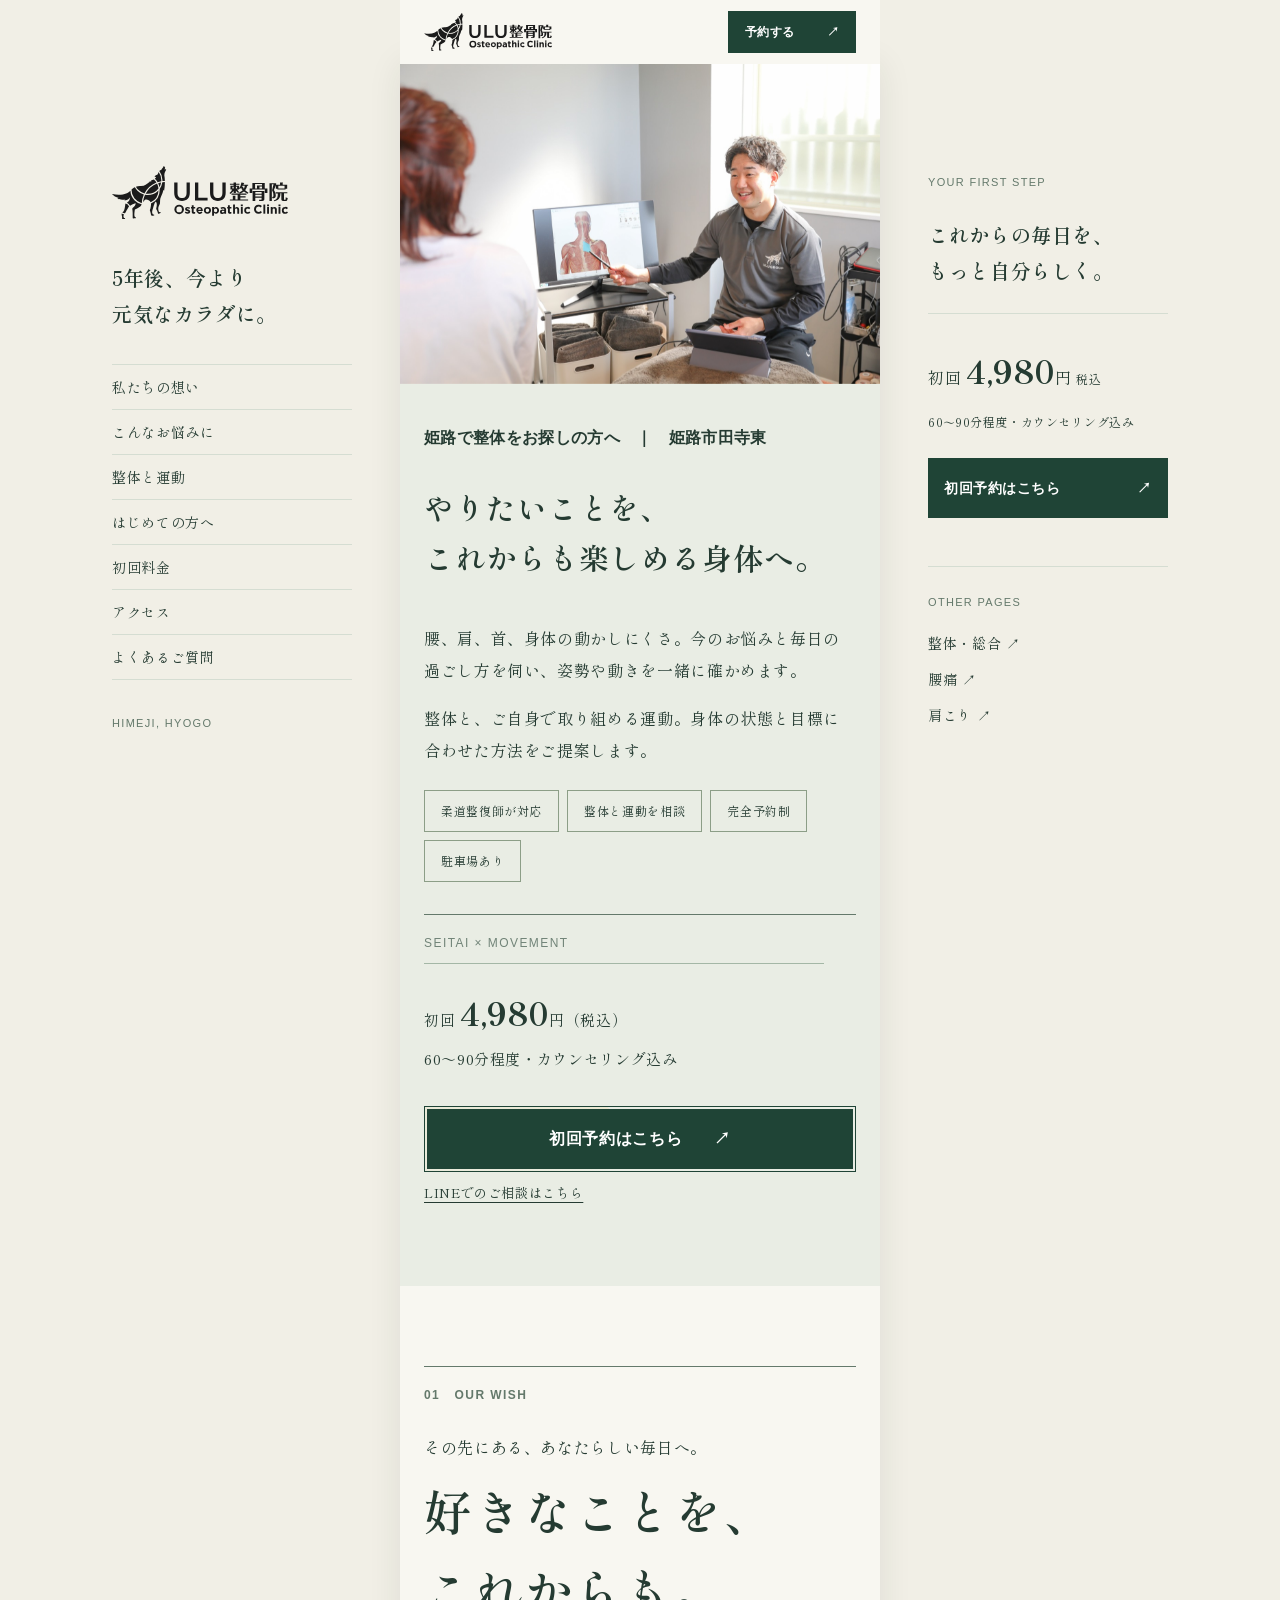
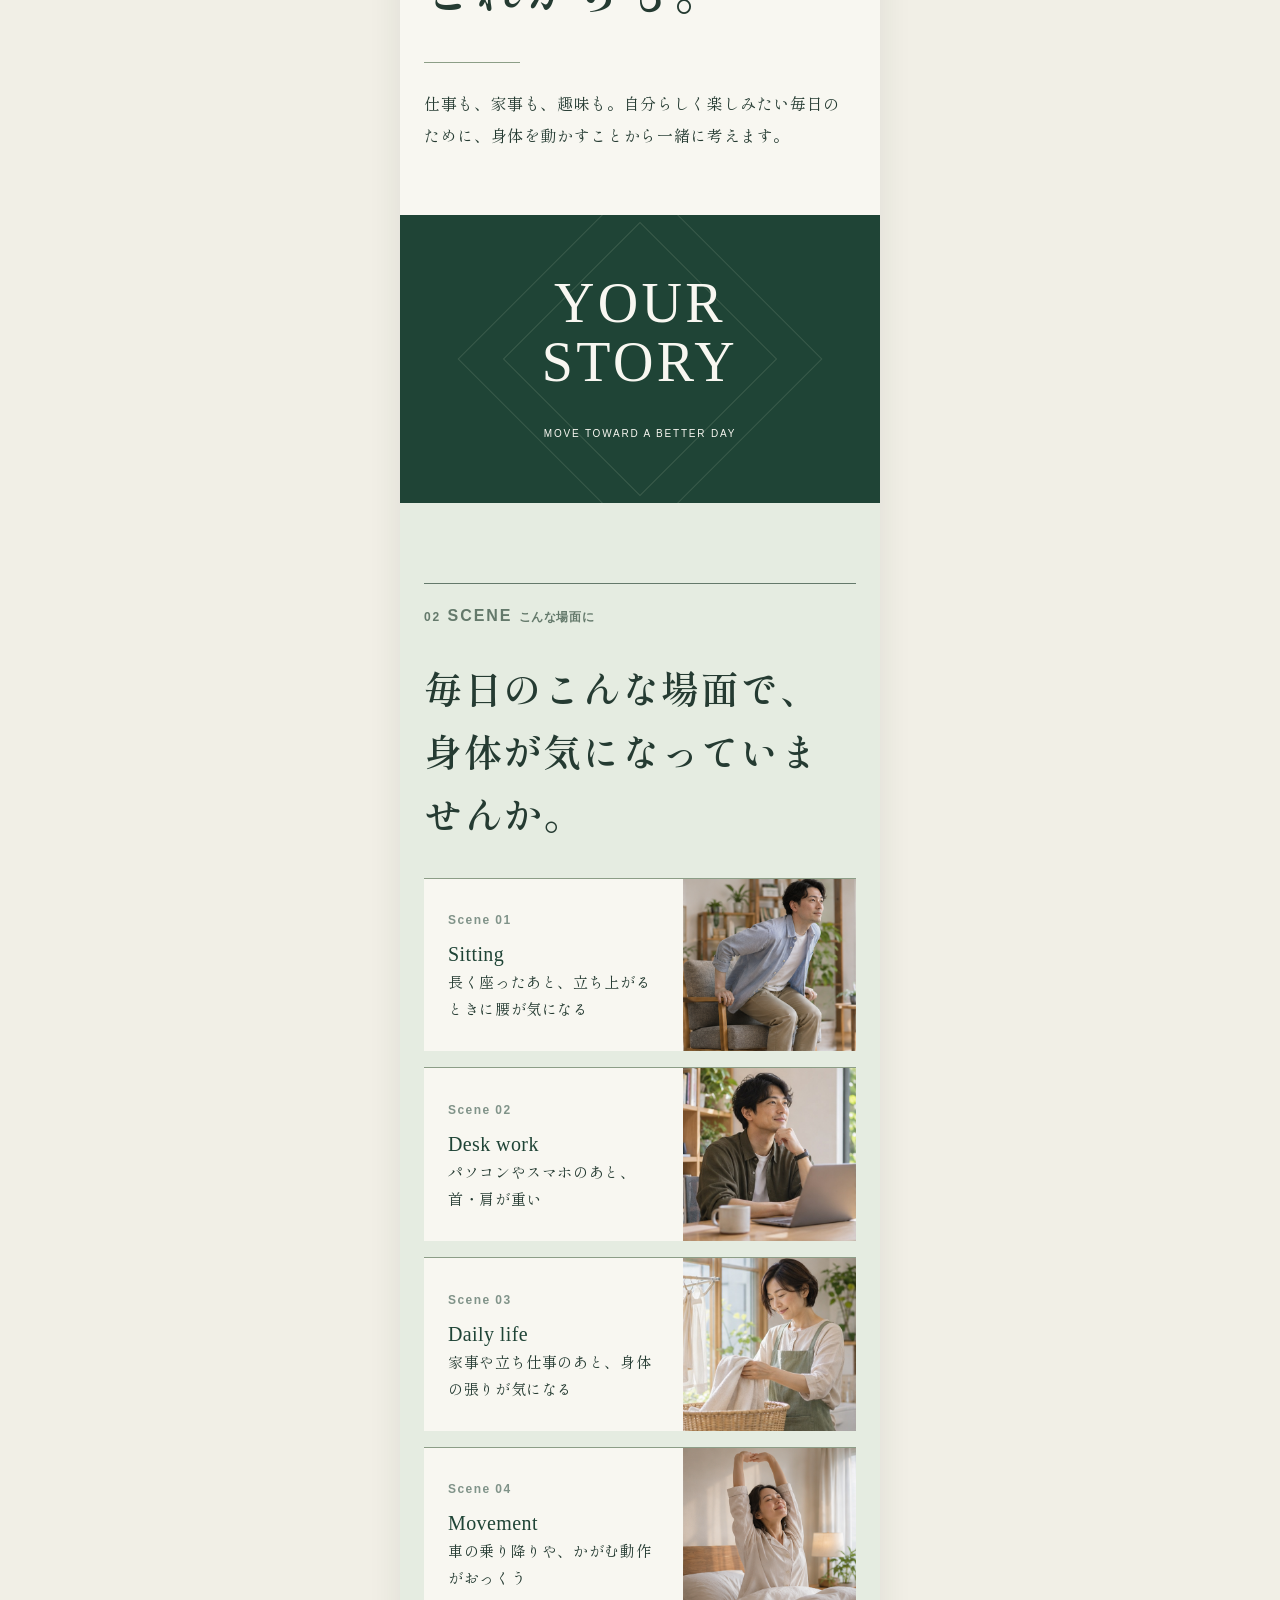
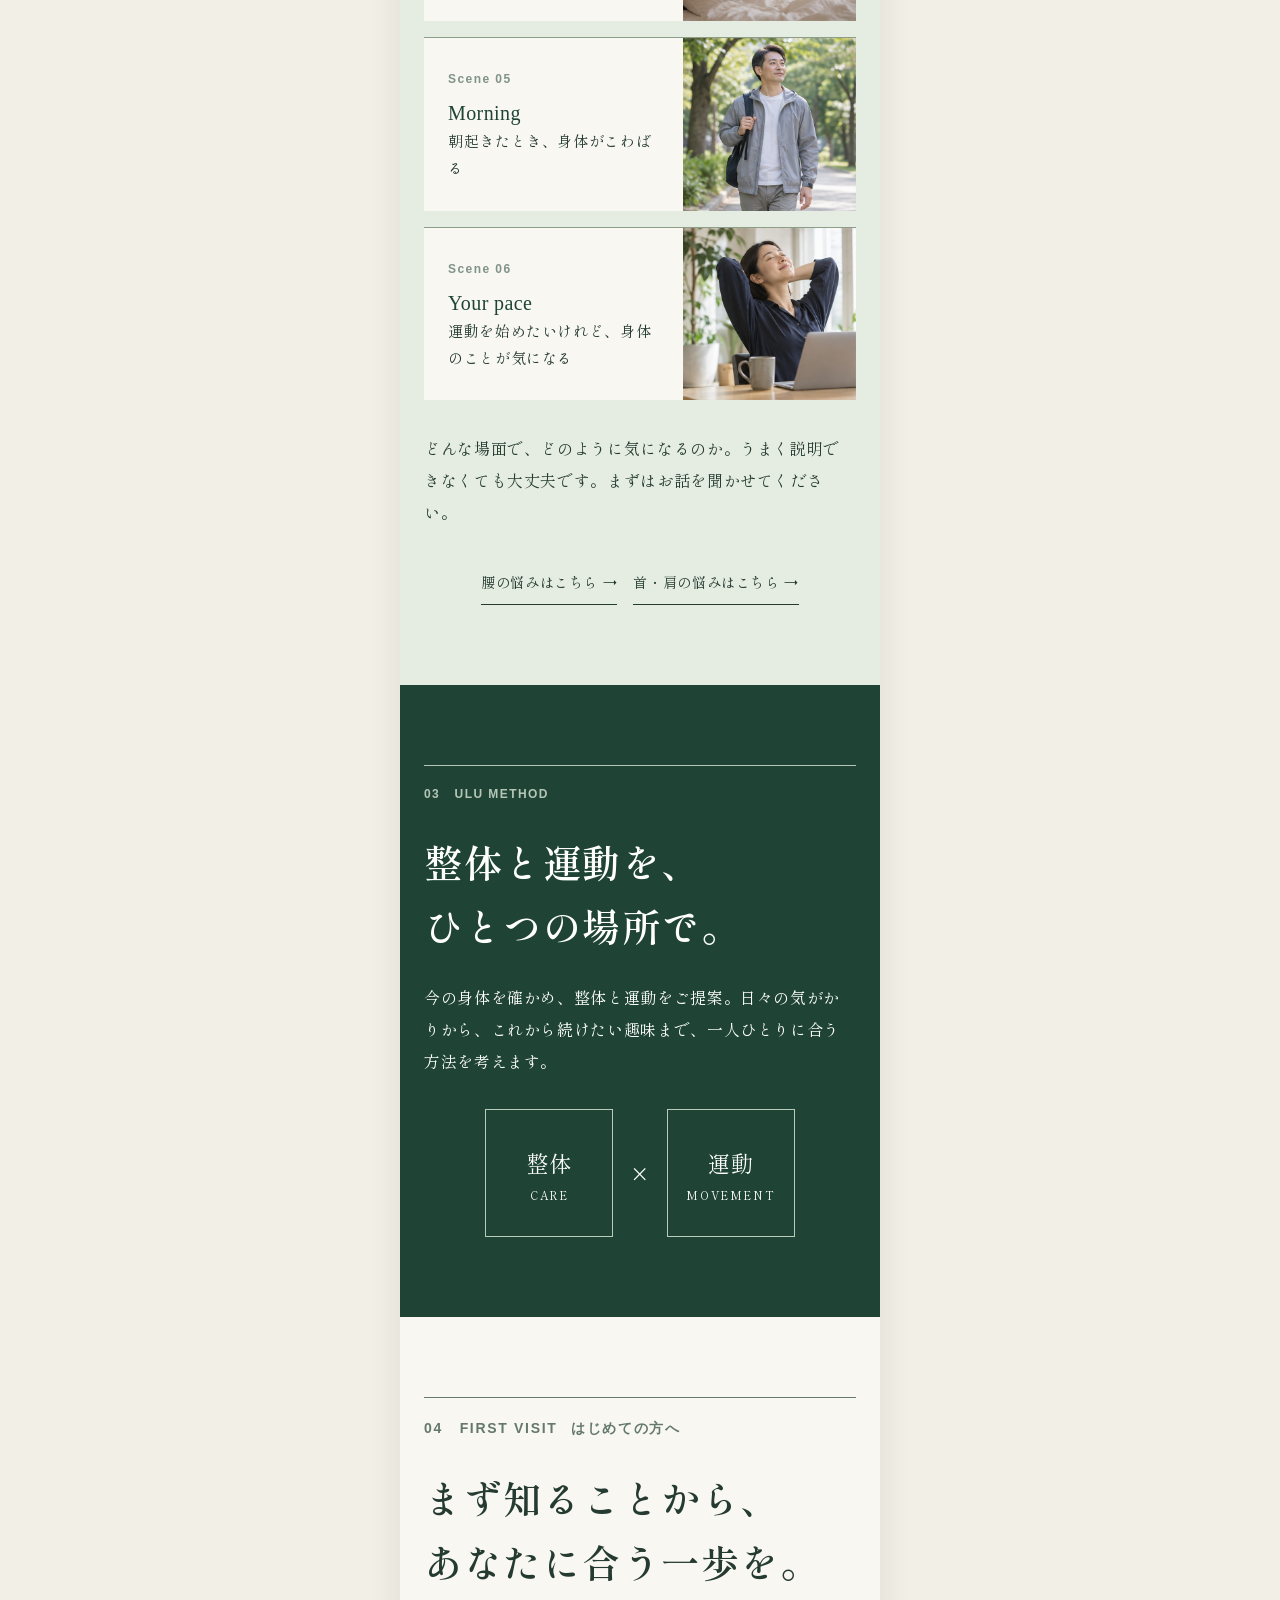
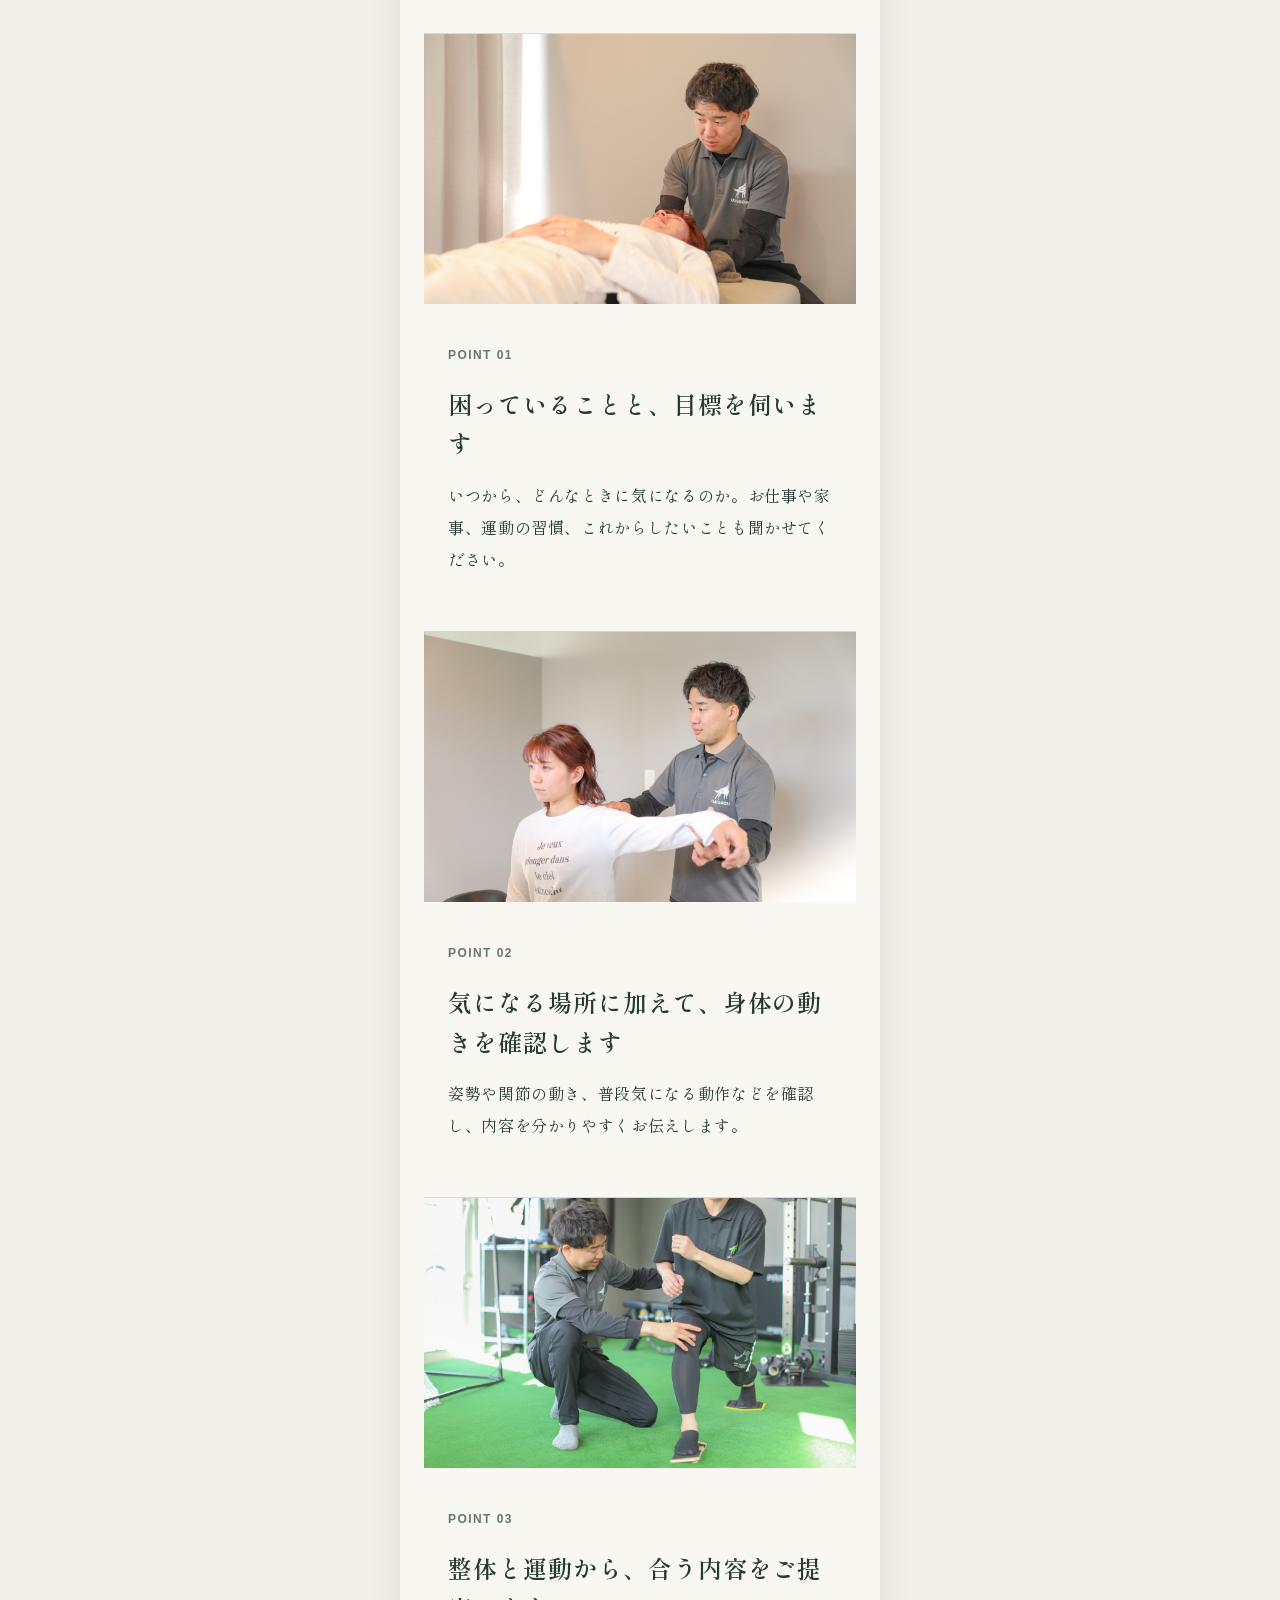
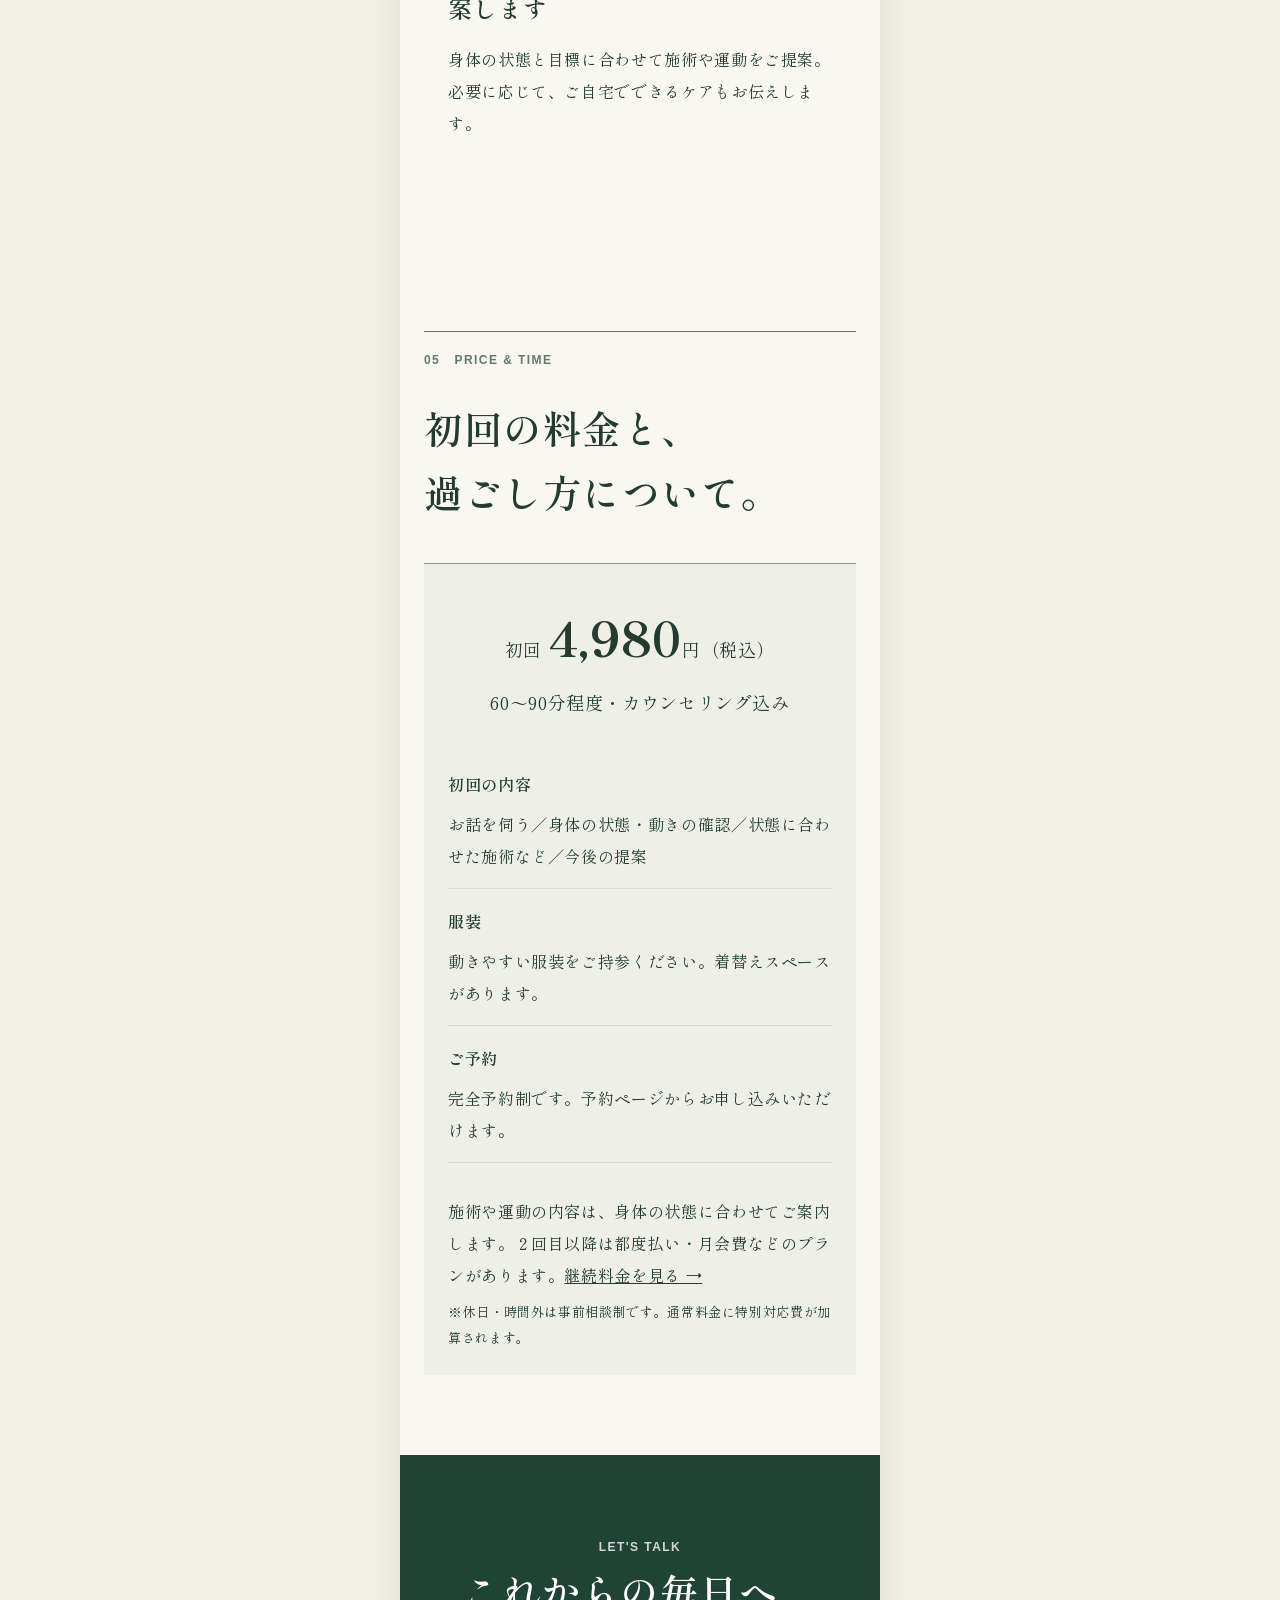
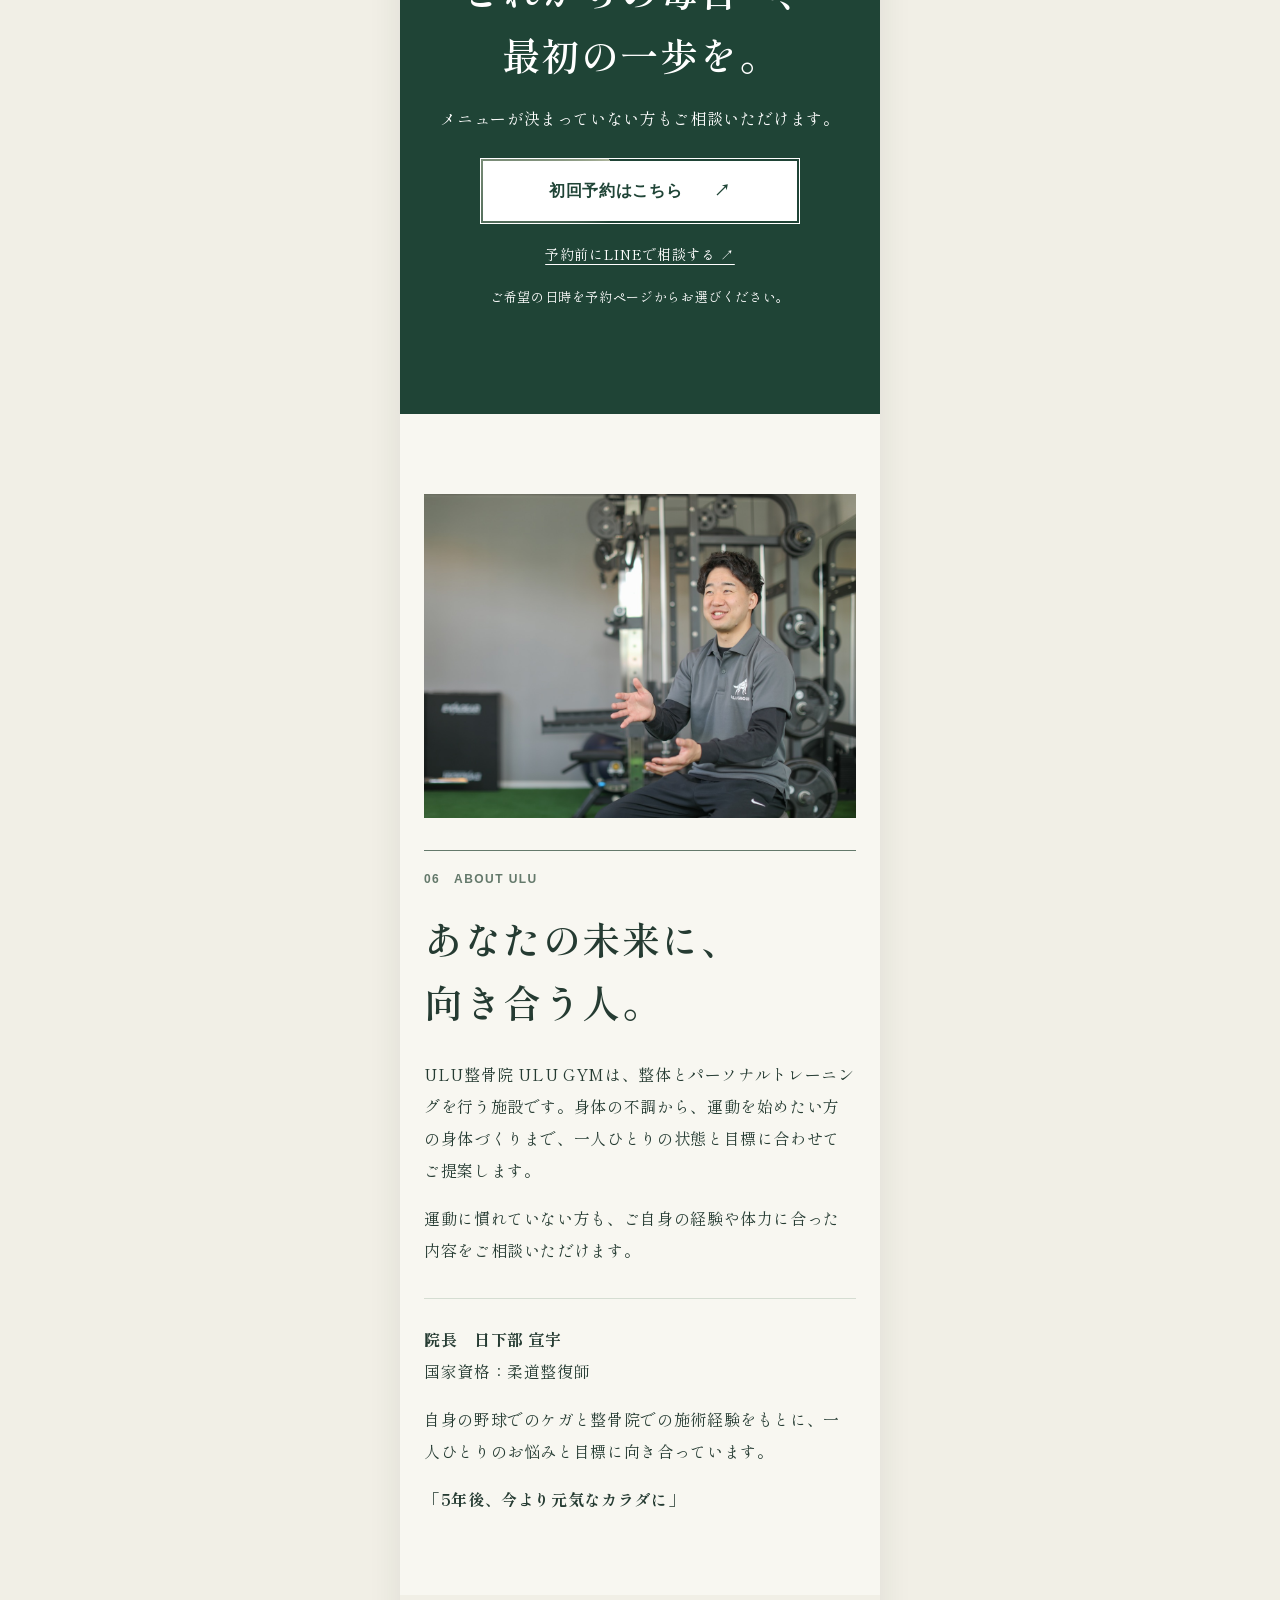
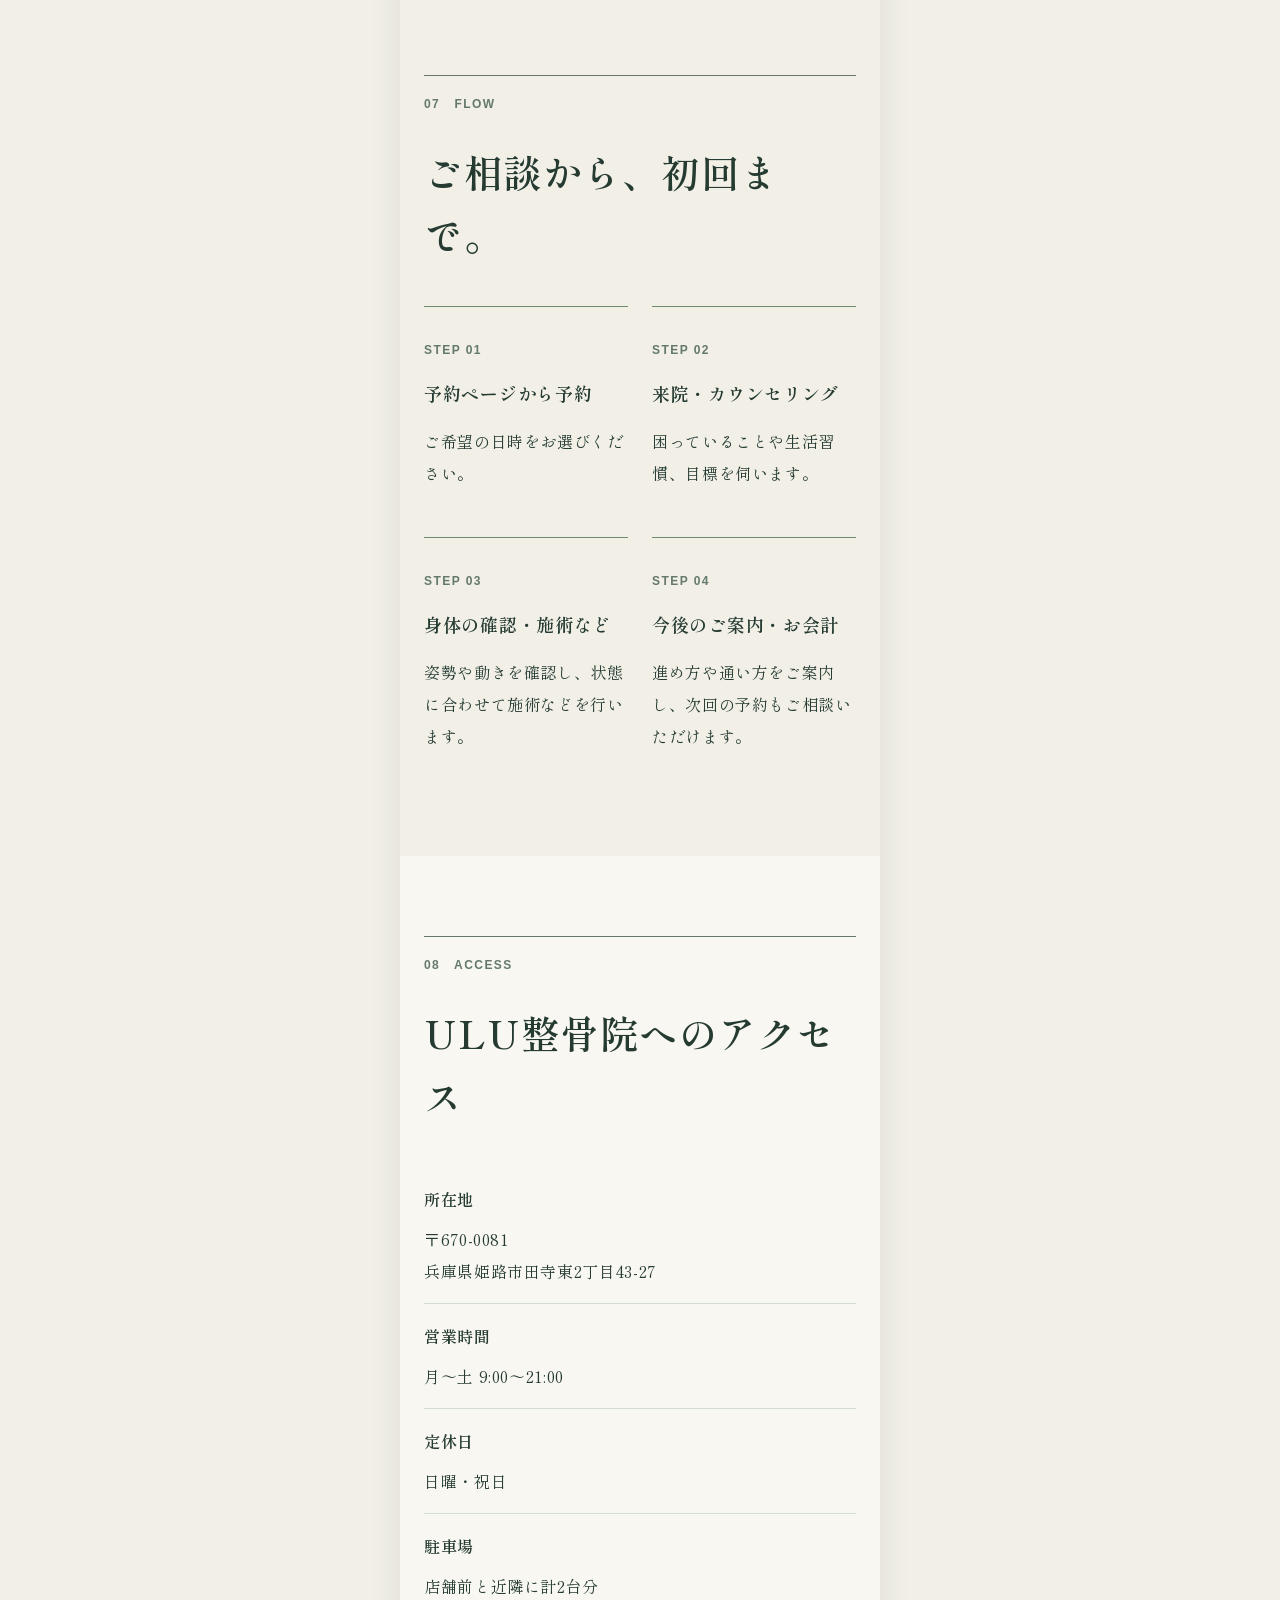
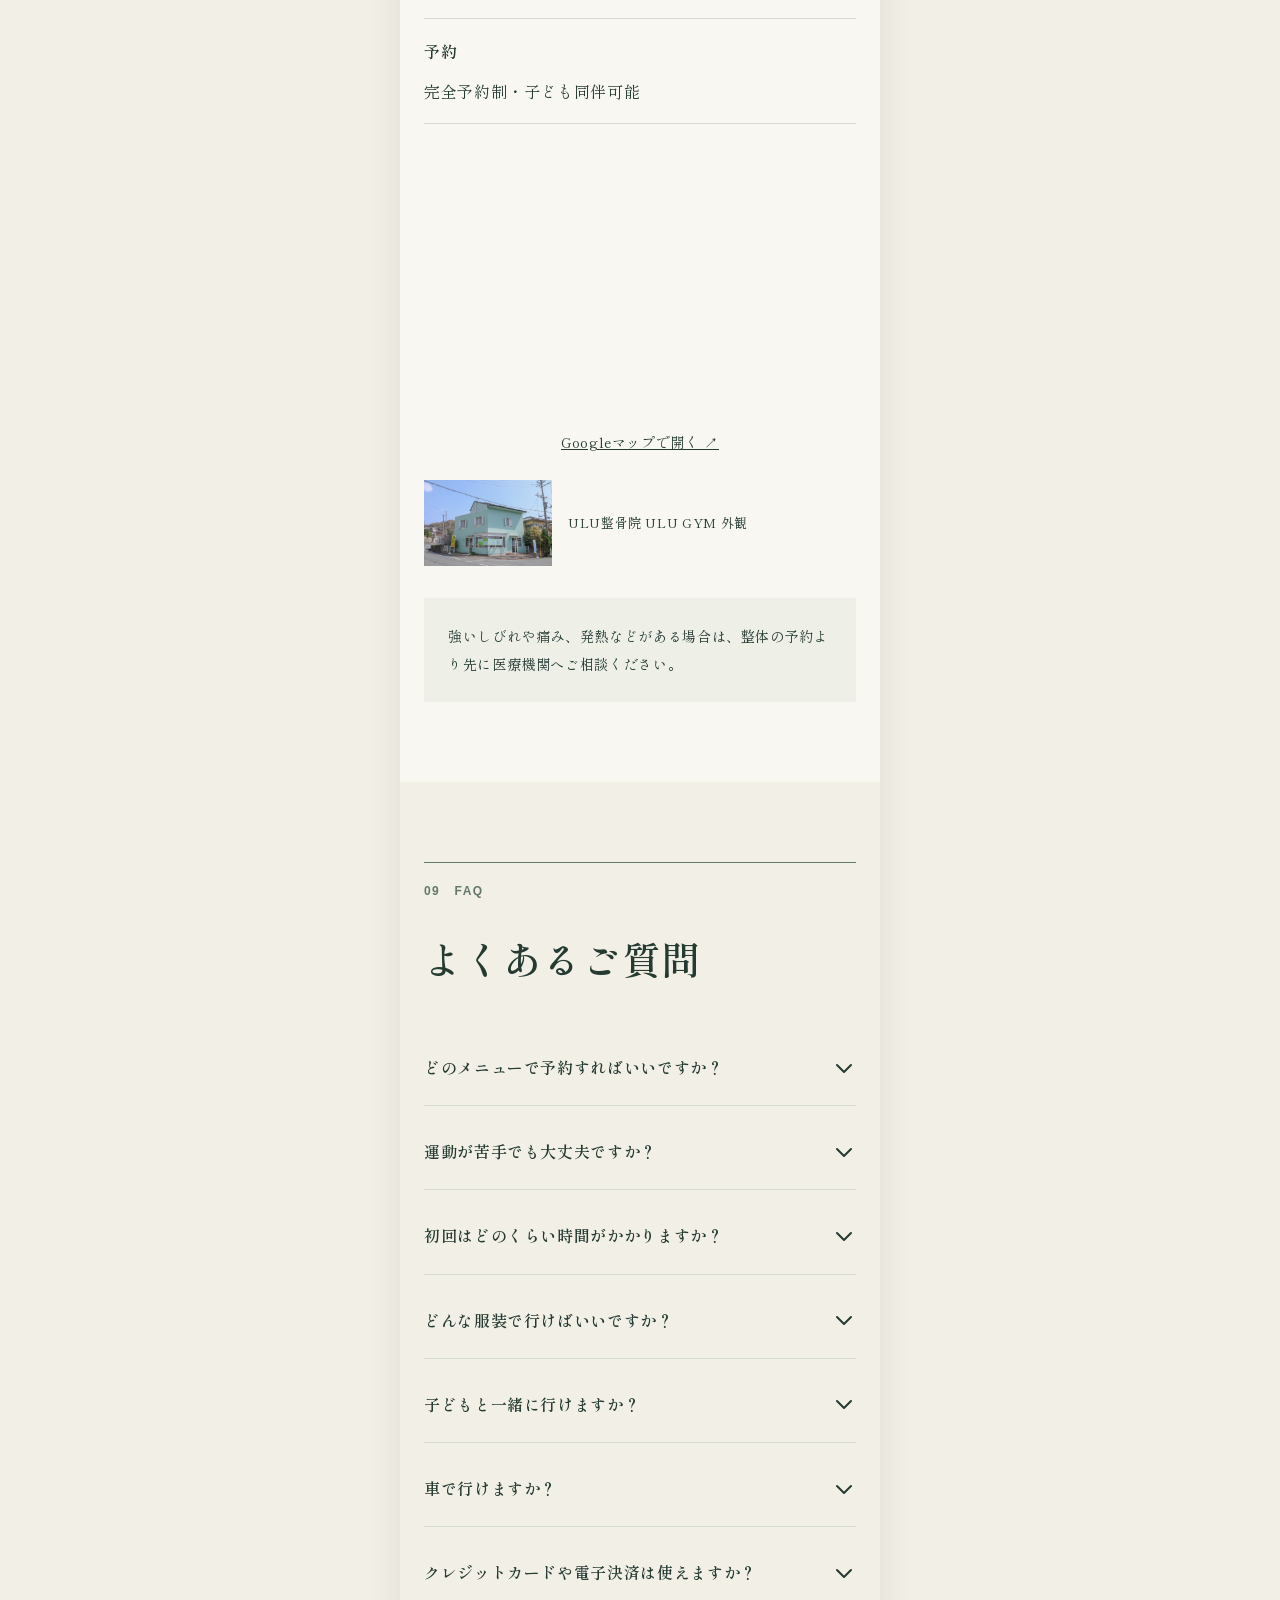
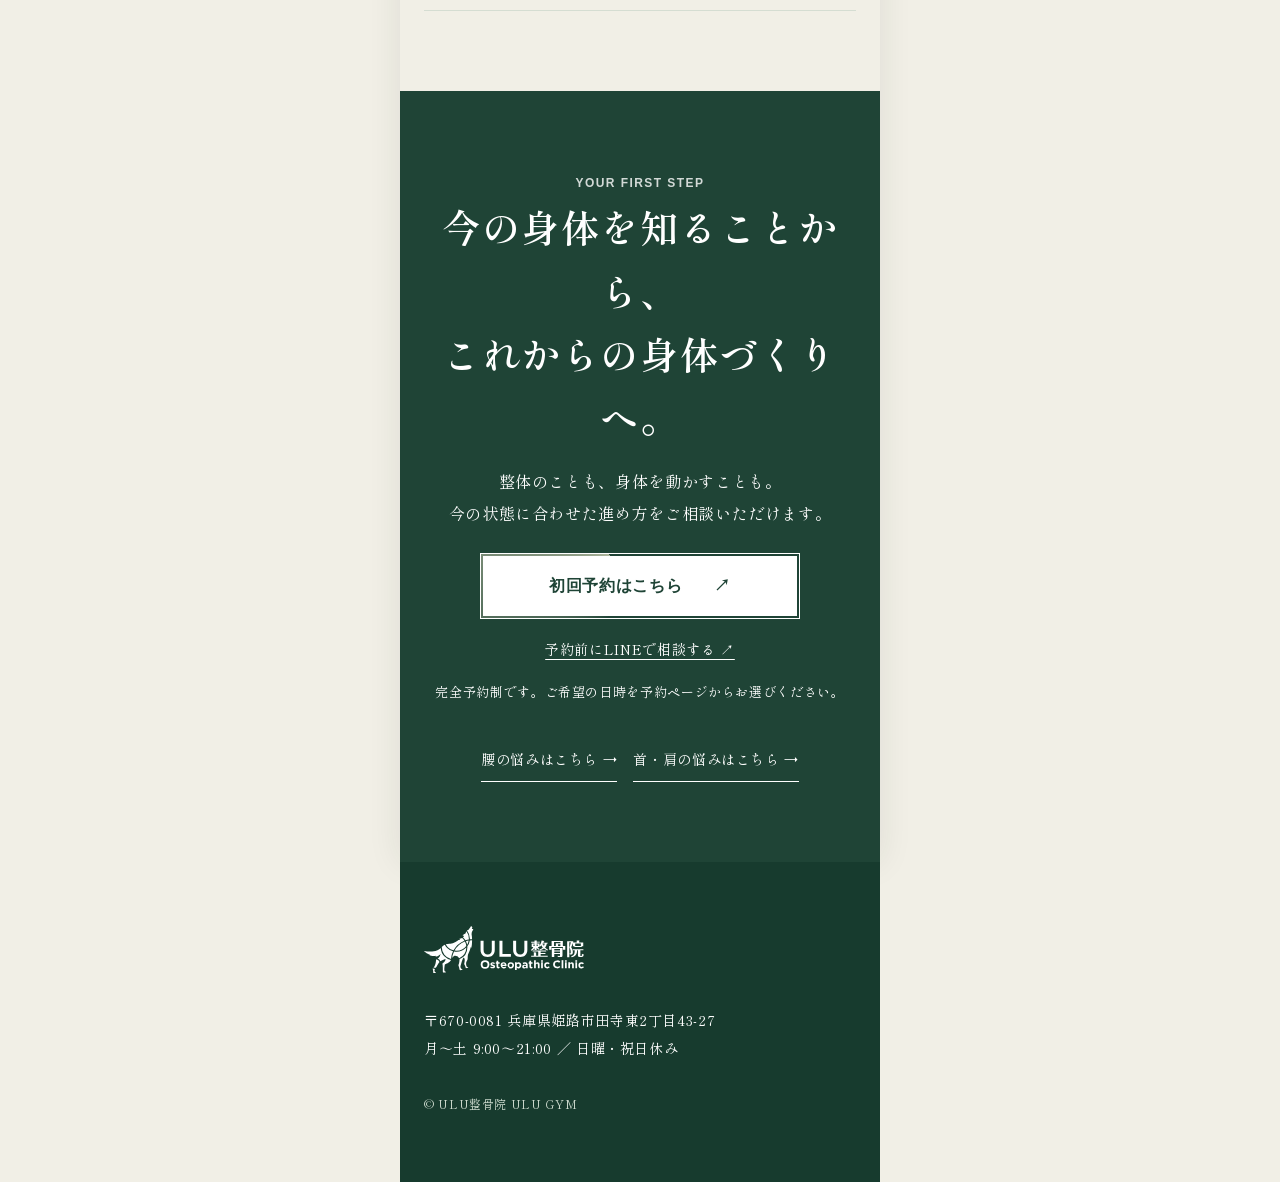
==== commit d8d5cf0d: "Stage editorial designs for three LPs" ====
--- a/index.html
+++ b/index.html
@@ -1 +1 @@
-<!doctype html><html lang="ja"><head><meta charset="utf-8"><meta name="viewport" content="width=device-width,initial-scale=1"><meta name="description" content="姫路市田寺東のULU整骨院。整体と運動を通じて、身体の悩みやこれからの目標に合わせたケアをご提案します。"><title>姫路で整体をお探しの方へ｜ULU整骨院</title><link rel="stylesheet" href="style.css?v=11"><script defer src="motion.js?v=1"></script><script>(function(w,d,s,l,i){w[l]=w[l]||[];w[l].push({'gtm.start':new Date().getTime(),event:'gtm.js'});var f=d.getElementsByTagName(s)[0],j=d.createElement(s),dl=l!='dataLayer'?'&l='+l:'';j.async=true;j.src='https://www.googletagmanager.com/gtm.js?id='+i+dl;f.parentNode.insertBefore(j,f);})(window,document,'script','dataLayer','GTM-WN6FW2GV');</script><script defer src="tracking.js?v=1"></script></head><body data-theme="general"><noscript><iframe src="https://www.googletagmanager.com/ns.html?id=GTM-WN6FW2GV" height="0" width="0" style="display:none;visibility:hidden" title="Google Tag Manager"></iframe></noscript><header><a class="logo" href="index.html" aria-label="ULU整骨院 トップ"><img src="assets/ulu-clinic-logo-black.svg" alt="" width="136" height="40"></a><span>姫路市田寺東・完全予約制</span><a class="head-cta" href="https://appointment-system.net/book?src=lp_top">予約する <b>↗</b></a></header><main id="app"><section id="top" class="hero"><div class="wrap hero-grid"><div class="hero-copy"><div class="eyebrow">姫路で整体をお探しの方へ　｜　姫路市田寺東</div><h1>やりたいことを、<br>これからも楽しめる身体へ。</h1><p>腰、肩、首、身体の動かしにくさ。今のお悩みと毎日の過ごし方を伺い、姿勢や動きを一緒に確かめます。</p><p>整体と、ご自身で取り組める運動。身体の状態と目標に合わせた方法をご提案します。</p><div class="tags"><span>柔道整復師が対応</span><span>整体と運動を相談</span><span>完全予約制</span><span>駐車場あり</span></div><div class="hero-kicker">SEITAI <span>×</span> MOVEMENT</div><div class="price-inline">初回 <strong>4,980</strong>円（税込）<br>60〜90分程度・カウンセリング込み</div><a class="button shimmer-button" href="https://appointment-system.net/book?src=lp_top"><span class="shimmer-spark" aria-hidden="true"><span class="shimmer-spin"></span></span><span class="shimmer-label">初回予約はこちら <span>↗</span></span></a><p class="note"><a href="https://lin.ee/pum599o">LINEでのご相談はこちら</a></p></div><div class="hero-photo"><img src="assets/consultation.jpg" alt="身体の相談を受ける院長"></div></div></section><section id="vision" class="story-intro"><div class="wrap story-wrap"><div class="story-content"><div class="story-label">01 &nbsp; OUR WISH</div><p class="story-overline">その先にある、あなたらしい毎日へ。</p><h2>好きなことを、<br>これからも。</h2><div class="story-line"></div><p>仕事も、家事も、趣味も。自分らしく楽しみたい毎日のために、身体を動かすことから一緒に考えます。</p></div><div class="story-image" aria-hidden="true"><span>YOUR<br>STORY</span><small>MOVE TOWARD A BETTER DAY</small></div></div></section><section id="scenes" class="section scene-section"><div class="wrap"><div class="section-head"><div class="en scene-heading"><small>02</small> SCENE <span>こんな場面に</span></div><h2>毎日のこんな場面で、<br>身体が気になっていませんか。</h2></div><div class="scenes"><div class="scene"><div class="scene-copy"><b>Scene 01</b><span class="scene-name">Sitting</span><p>長く座ったあと、立ち上がるときに腰が気になる</p></div><div class="scene-photo" aria-hidden="true" style="background-image:url(assets/scene-grid-b.png);background-position:50% 0%"></div></div><div class="scene"><div class="scene-copy"><b>Scene 02</b><span class="scene-name">Desk work</span><p>パソコンやスマホのあと、首・肩が重い</p></div><div class="scene-photo" aria-hidden="true" style="background-image:url(assets/life-scenes.jpg);background-position:0% 0%"></div></div><div class="scene"><div class="scene-copy"><b>Scene 03</b><span class="scene-name">Daily life</span><p>家事や立ち仕事のあと、身体の張りが気になる</p></div><div class="scene-photo" aria-hidden="true" style="background-image:url(assets/life-scenes.jpg);background-position:0% 100%"></div></div><div class="scene"><div class="scene-copy"><b>Scene 04</b><span class="scene-name">Movement</span><p>車の乗り降りや、かがむ動作がおっくう</p></div><div class="scene-photo" aria-hidden="true" style="background-image:url(assets/scene-grid-b.png);background-position:100% 0%"></div></div><div class="scene"><div class="scene-copy"><b>Scene 05</b><span class="scene-name">Morning</span><p>朝起きたとき、身体がこわばる</p></div><div class="scene-photo" aria-hidden="true" style="background-image:url(assets/scene-grid-b.png);background-position:0% 100%"></div></div><div class="scene"><div class="scene-copy"><b>Scene 06</b><span class="scene-name">Your pace</span><p>運動を始めたいけれど、身体のことが気になる</p></div><div class="scene-photo" aria-hidden="true" style="background-image:url(assets/scene-grid-b.png);background-position:50% 100%"></div></div></div><p class="after">どんな場面で、どのように気になるのか。うまく説明できなくても大丈夫です。まずはお話を聞かせてください。</p><div class="links"><a href="back.html">腰の悩みはこちら →</a><a href="shoulder.html">首・肩の悩みはこちら →</a></div></div></section><section id="method" class="feature-section"><div class="wrap feature-wrap"><div><span class="feature-label">03 &nbsp; ULU METHOD</span><h2>整体と運動を、<br>ひとつの場所で。</h2><p>今の身体を確かめ、整体と運動をご提案。日々の気がかりから、これから続けたい趣味まで、一人ひとりに合う方法を考えます。</p></div><div class="feature-pair"><span>整体<small>CARE</small></span><b>×</b><span>運動<small>MOVEMENT</small></span></div></div></section><section id="first-visit" class="section soft first-section"><div class="wrap"><div class="section-head"><div class="en point-heading">04 &nbsp; FIRST VISIT <span>はじめての方へ</span></div><h2>まず知ることから、<br>あなたに合う一歩を。</h2></div><div class="points"><div class="point"><img src="assets/treatment.jpg" alt="施術の様子" loading="lazy"><div class="point-copy"><strong>POINT 01</strong><h3>困っていることと、目標を伺います</h3><p>いつから、どんなときに気になるのか。お仕事や家事、運動の習慣、これからしたいことも聞かせてください。</p></div></div><div class="point"><img src="assets/shoulder-check.jpg" alt="身体の動きを確認する様子" loading="lazy"><div class="point-copy"><strong>POINT 02</strong><h3>気になる場所に加えて、身体の動きを確認します</h3><p>姿勢や関節の動き、普段気になる動作などを確認し、内容を分かりやすくお伝えします。</p></div></div><div class="point"><img src="assets/movement.jpg" alt="身体の動かし方を確認する様子" loading="lazy"><div class="point-copy"><strong>POINT 03</strong><h3>整体と運動から、合う内容をご提案します</h3><p>身体の状態と目標に合わせて施術や運動をご提案。必要に応じて、ご自宅でできるケアもお伝えします。</p></div></div></div></div></section><section id="price" class="section"><div class="wrap"><div class="section-head"><div class="en">05 &nbsp; PRICE & TIME</div><h2>初回の料金と、<br>過ごし方について。</h2></div><div class="pricebox"><div class="price-number">初回 <strong>4,980</strong>円（税込）<br><span>60〜90分程度・カウンセリング込み</span></div><dl><div><dt>初回の内容</dt><dd>お話を伺う／身体の状態・動きの確認／状態に合わせた施術など／今後の提案</dd></div><div><dt>服装</dt><dd>動きやすい服装をご持参ください。着替えスペースがあります。</dd></div><div><dt>ご予約</dt><dd>完全予約制です。予約ページからお申し込みいただけます。</dd></div></dl><p>施術や運動の内容は、身体の状態に合わせてご案内します。２回目以降は都度払い・月会費などのプランがあります。<a href="https://ulu-gym-seikotsu.com/introduce/price/">継続料金を見る →</a></p><p class="note">※休日・時間外は事前相談制です。通常料金に特別対応費が加算されます。</p></div></div></section><section class="cta"><div class="en">LET'S TALK</div><h2>これからの毎日へ、<br>最初の一歩を。</h2><p>メニューが決まっていない方もご相談いただけます。</p><a class="button shimmer-button" href="https://appointment-system.net/book?src=lp_top"><span class="shimmer-spark" aria-hidden="true"><span class="shimmer-spin"></span></span><span class="shimmer-label">初回予約はこちら <span>↗</span></span></a><p class="line-consult"><a href="https://lin.ee/pum599o">予約前にLINEで相談する ↗</a></p><p class="note">ご希望の日時を予約ページからお選びください。</p></section><section class="section"><div class="wrap about"><img src="assets/director.jpg" alt="ULU整骨院 院長の紹介" loading="lazy"><div><div class="en">06 &nbsp; ABOUT ULU</div><h2>あなたの未来に、<br>向き合う人。</h2><p>ULU整骨院 ULU GYMは、整体とパーソナルトレーニングを行う施設です。身体の不調から、運動を始めたい方の身体づくりまで、一人ひとりの状態と目標に合わせてご提案します。</p><p>運動に慣れていない方も、ご自身の経験や体力に合った内容をご相談いただけます。</p><div class="name"><b>院長　日下部 宣宇</b><br>国家資格：柔道整復師<p>自身の野球でのケガと整骨院での施術経験をもとに、一人ひとりのお悩みと目標に向き合っています。</p><b>「5年後、今より元気なカラダに」</b></div></div></div></section><section class="section soft"><div class="wrap"><div class="section-head"><div class="en">07 &nbsp; FLOW</div><h2>ご相談から、初回まで。</h2></div><div class="steps"><div class="step"><b>STEP 01</b><h3>予約ページから予約</h3><p>ご希望の日時をお選びください。</p></div><div class="step"><b>STEP 02</b><h3>来院・カウンセリング</h3><p>困っていることや生活習慣、目標を伺います。</p></div><div class="step"><b>STEP 03</b><h3>身体の確認・施術など</h3><p>姿勢や動きを確認し、状態に合わせて施術などを行います。</p></div><div class="step"><b>STEP 04</b><h3>今後のご案内・お会計</h3><p>進め方や通い方をご案内し、次回の予約もご相談いただけます。</p></div></div></div></section><section id="access" class="section"><div class="wrap"><div class="section-head"><div class="en">08 &nbsp; ACCESS</div><h2>ULU整骨院へのアクセス</h2></div><div class="access"><div><dl><div><dt>所在地</dt><dd>〒670-0081<br>兵庫県姫路市田寺東2丁目43-27</dd></div><div><dt>営業時間</dt><dd>月〜土 9:00〜21:00</dd></div><div><dt>定休日</dt><dd>日曜・祝日</dd></div><div><dt>駐車場</dt><dd>店舗前と近隣に計2台分</dd></div><div><dt>予約</dt><dd>完全予約制・子ども同伴可能</dd></div></dl></div><div><iframe class="map" title="ULU整骨院の地図" loading="lazy" src="https://maps.google.com/maps?q=%E5%85%B5%E5%BA%AB%E7%9C%8C%E5%A7%AB%E8%B7%AF%E5%B8%82%E7%94%B0%E5%AF%BA%E6%9D%B12%E4%B8%81%E7%9B%AE43-27&output=embed"></iframe><a class="map-link" href="https://www.google.com/maps/search/?api=1&amp;query=34.8591765%2C134.6760666">Googleマップで開く ↗</a></div></div><div class="access-photo"><img src="assets/clinic.jpg" alt="ULU整骨院 ULU GYMの外観" loading="lazy"><span>ULU整骨院 ULU GYM 外観</span></div><div class="warning">強いしびれや痛み、発熱などがある場合は、整体の予約より先に医療機関へご相談ください。</div></div></section><section id="faq" class="section soft"><div class="wrap"><div class="section-head"><div class="en">09 &nbsp; FAQ</div><h2>よくあるご質問</h2></div><div class="faq"><details class="group"><summary><span>どのメニューで予約すればいいですか？</span><svg aria-hidden="true" xmlns="http://www.w3.org/2000/svg" fill="none" viewBox="0 0 24 24" stroke="currentColor"><path stroke-linecap="round" stroke-linejoin="round" stroke-width="2" d="M19 9l-7 7-7-7" /></svg></summary><div class="answer"><p>迷う場合は、<a href="https://lin.ee/pum599o">LINEでお悩みやご希望をお知らせください</a>。身体の状態と目的を伺い、合う内容をご提案します。</p></div></details><details class="group"><summary><span>運動が苦手でも大丈夫ですか？</span><svg aria-hidden="true" xmlns="http://www.w3.org/2000/svg" fill="none" viewBox="0 0 24 24" stroke="currentColor"><path stroke-linecap="round" stroke-linejoin="round" stroke-width="2" d="M19 9l-7 7-7-7" /></svg></summary><div class="answer"><p>運動経験や体力、身体の状態に合わせた内容をご提案します。運動に慣れていない方もご相談ください。</p></div></details><details class="group"><summary><span>初回はどのくらい時間がかかりますか？</span><svg aria-hidden="true" xmlns="http://www.w3.org/2000/svg" fill="none" viewBox="0 0 24 24" stroke="currentColor"><path stroke-linecap="round" stroke-linejoin="round" stroke-width="2" d="M19 9l-7 7-7-7" /></svg></summary><div class="answer"><p>カウンセリングを含めて60〜90分程度です。時間に余裕をもってお越しください。</p></div></details><details class="group"><summary><span>どんな服装で行けばいいですか？</span><svg aria-hidden="true" xmlns="http://www.w3.org/2000/svg" fill="none" viewBox="0 0 24 24" stroke="currentColor"><path stroke-linecap="round" stroke-linejoin="round" stroke-width="2" d="M19 9l-7 7-7-7" /></svg></summary><div class="answer"><p>Tシャツやジャージなど、動きやすい服装をご持参ください。着替えスペースがあります。</p></div></details><details class="group"><summary><span>子どもと一緒に行けますか？</span><svg aria-hidden="true" xmlns="http://www.w3.org/2000/svg" fill="none" viewBox="0 0 24 24" stroke="currentColor"><path stroke-linecap="round" stroke-linejoin="round" stroke-width="2" d="M19 9l-7 7-7-7" /></svg></summary><div class="answer"><p>はい。子ども同伴でお越しいただけます。ご予約時にお知らせください。</p></div></details><details class="group"><summary><span>車で行けますか？</span><svg aria-hidden="true" xmlns="http://www.w3.org/2000/svg" fill="none" viewBox="0 0 24 24" stroke="currentColor"><path stroke-linecap="round" stroke-linejoin="round" stroke-width="2" d="M19 9l-7 7-7-7" /></svg></summary><div class="answer"><p>はい。店舗前と近隣に、計2台分の駐車場があります。</p></div></details><details class="group"><summary><span>クレジットカードや電子決済は使えますか？</span><svg aria-hidden="true" xmlns="http://www.w3.org/2000/svg" fill="none" viewBox="0 0 24 24" stroke="currentColor"><path stroke-linecap="round" stroke-linejoin="round" stroke-width="2" d="M19 9l-7 7-7-7" /></svg></summary><div class="answer"><p>はい。クレジットカード・電子決済に対応しています。</p></div></details></div></div></section><section class="cta"><div class="en">YOUR FIRST STEP</div><h2>今の身体を知ることから、<br>これからの身体づくりへ。</h2><p>整体のことも、身体を動かすことも。<br>今の状態に合わせた進め方をご相談いただけます。</p><a class="button shimmer-button" href="https://appointment-system.net/book?src=lp_top"><span class="shimmer-spark" aria-hidden="true"><span class="shimmer-spin"></span></span><span class="shimmer-label">初回予約はこちら <span>↗</span></span></a><p class="line-consult"><a href="https://lin.ee/pum599o">予約前にLINEで相談する ↗</a></p><p class="note">完全予約制です。ご希望の日時を予約ページからお選びください。</p><div class="links"><a href="back.html">腰の悩みはこちら →</a><a href="shoulder.html">首・肩の悩みはこちら →</a></div></section></main><footer><div class="wrap"><a class="logo" href="index.html" aria-label="ULU整骨院 トップ"><img src="assets/ulu-clinic-logo-white.svg" alt="" width="160" height="48"></a><p>〒670-0081 兵庫県姫路市田寺東2丁目43-27<br>月〜土 9:00〜21:00 ／ 日曜・祝日休み</p><small>© ULU整骨院 ULU GYM</small></div></footer><aside class="mobile-booking" aria-label="初回予約"><div><span>初回</span><strong>4,980円</strong><small>（税込）</small></div><a href="https://appointment-system.net/book?src=lp_top">予約する <span aria-hidden="true">↗</span></a></aside><aside class="desktop-left" aria-label="ページ内のご案内"><div class="rail-inner"><a class="rail-brand" href="#top" aria-label="ページの先頭へ"><img src="assets/ulu-clinic-logo-black.svg" alt="ULU整骨院" width="176" height="56"></a><p class="rail-intro">5年後、今より<br>元気なカラダに。</p><nav aria-label="ページ内メニュー"><a href="#vision">私たちの想い</a><a href="#scenes">こんなお悩みに</a><a href="#method">整体と運動</a><a href="#first-visit">はじめての方へ</a><a href="#price">初回料金</a><a href="#access">アクセス</a><a href="#faq">よくあるご質問</a></nav><span class="rail-location">HIMEJI, HYOGO</span></div></aside><aside class="desktop-right" aria-label="ご予約と関連ページ"><div class="rail-inner"><p class="rail-label">YOUR FIRST STEP</p><p class="rail-heading">これからの毎日を、<br>もっと自分らしく。</p><div class="rail-price">初回 <strong>4,980</strong>円 <small>税込</small></div><p class="rail-note">60〜90分程度・カウンセリング込み</p><a class="rail-book" href="https://appointment-system.net/book?src=lp_top">初回予約はこちら <span aria-hidden="true">↗</span></a><div class="rail-links"><span>OTHER PAGES</span><a href="index.html">整体・総合 ↗</a><a href="back.html">腰痛 ↗</a><a href="shoulder.html">肩こり ↗</a></div></div></aside></body></html>
+<!doctype html><html lang="ja"><head><meta charset="utf-8"><meta name="viewport" content="width=device-width,initial-scale=1"><meta name="description" content="姫路市田寺東のULU整骨院。整体と運動を通じて、身体の悩みやこれからの目標に合わせたケアをご提案します。"><title>姫路で整体をお探しの方へ｜ULU整骨院</title><link rel="stylesheet" href="style.css?v=12"><script defer src="motion.js?v=1"></script><script>(function(w,d,s,l,i){w[l]=w[l]||[];w[l].push({'gtm.start':new Date().getTime(),event:'gtm.js'});var f=d.getElementsByTagName(s)[0],j=d.createElement(s),dl=l!='dataLayer'?'&l='+l:'';j.async=true;j.src='https://www.googletagmanager.com/gtm.js?id='+i+dl;f.parentNode.insertBefore(j,f);})(window,document,'script','dataLayer','GTM-WN6FW2GV');</script><script defer src="tracking.js?v=1"></script></head><body data-theme="general"><noscript><iframe src="https://www.googletagmanager.com/ns.html?id=GTM-WN6FW2GV" height="0" width="0" style="display:none;visibility:hidden" title="Google Tag Manager"></iframe></noscript><header><a class="logo" href="index.html" aria-label="ULU整骨院 トップ"><img src="assets/ulu-clinic-logo-black.svg" alt="" width="136" height="40"></a><span>姫路市田寺東・完全予約制</span><a class="head-cta" href="https://appointment-system.net/book?src=lp_top">予約する <b>↗</b></a></header><main id="app"><section id="top" class="hero"><div class="wrap hero-grid"><div class="hero-copy"><div class="eyebrow">姫路で整体をお探しの方へ　｜　姫路市田寺東</div><h1>やりたいことを、<br>これからも楽しめる身体へ。</h1><p>腰、肩、首、身体の動かしにくさ。今のお悩みと毎日の過ごし方を伺い、姿勢や動きを一緒に確かめます。</p><p>整体と、ご自身で取り組める運動。身体の状態と目標に合わせた方法をご提案します。</p><div class="tags"><span>柔道整復師が対応</span><span>整体と運動を相談</span><span>完全予約制</span><span>駐車場あり</span></div><div class="hero-kicker">SEITAI <span>×</span> MOVEMENT</div><div class="price-inline">初回 <strong>4,980</strong>円（税込）<br>60〜90分程度・カウンセリング込み</div><a class="button shimmer-button" href="https://appointment-system.net/book?src=lp_top"><span class="shimmer-spark" aria-hidden="true"><span class="shimmer-spin"></span></span><span class="shimmer-label">初回予約はこちら <span>↗</span></span></a><p class="note"><a href="https://lin.ee/pum599o">LINEでのご相談はこちら</a></p></div><div class="hero-photo"><img src="assets/consultation.jpg" alt="身体の相談を受ける院長"></div></div></section><section id="vision" class="story-intro"><div class="wrap story-wrap"><div class="story-content"><div class="story-label">01 &nbsp; OUR WISH</div><p class="story-overline">その先にある、あなたらしい毎日へ。</p><h2>好きなことを、<br>これからも。</h2><div class="story-line"></div><p>仕事も、家事も、趣味も。自分らしく楽しみたい毎日のために、身体を動かすことから一緒に考えます。</p></div><div class="story-image" aria-hidden="true"><span>YOUR<br>STORY</span><small>MOVE TOWARD A BETTER DAY</small></div></div></section><section id="scenes" class="section scene-section"><div class="wrap"><div class="section-head"><div class="en scene-heading"><small>02</small> SCENE <span>こんな場面に</span></div><h2>毎日のこんな場面で、<br>身体が気になっていませんか。</h2></div><div class="scenes"><div class="scene"><div class="scene-copy"><b>Scene 01</b><span class="scene-name">Sitting</span><p>長く座ったあと、立ち上がるときに腰が気になる</p></div><div class="scene-photo" aria-hidden="true" style="background-image:url(assets/scene-grid-b.png);background-position:50% 0%"></div></div><div class="scene"><div class="scene-copy"><b>Scene 02</b><span class="scene-name">Desk work</span><p>パソコンやスマホのあと、首・肩が重い</p></div><div class="scene-photo" aria-hidden="true" style="background-image:url(assets/life-scenes.jpg);background-position:0% 0%"></div></div><div class="scene"><div class="scene-copy"><b>Scene 03</b><span class="scene-name">Daily life</span><p>家事や立ち仕事のあと、身体の張りが気になる</p></div><div class="scene-photo" aria-hidden="true" style="background-image:url(assets/life-scenes.jpg);background-position:0% 100%"></div></div><div class="scene"><div class="scene-copy"><b>Scene 04</b><span class="scene-name">Movement</span><p>車の乗り降りや、かがむ動作がおっくう</p></div><div class="scene-photo" aria-hidden="true" style="background-image:url(assets/scene-grid-b.png);background-position:100% 0%"></div></div><div class="scene"><div class="scene-copy"><b>Scene 05</b><span class="scene-name">Morning</span><p>朝起きたとき、身体がこわばる</p></div><div class="scene-photo" aria-hidden="true" style="background-image:url(assets/scene-grid-b.png);background-position:0% 100%"></div></div><div class="scene"><div class="scene-copy"><b>Scene 06</b><span class="scene-name">Your pace</span><p>運動を始めたいけれど、身体のことが気になる</p></div><div class="scene-photo" aria-hidden="true" style="background-image:url(assets/scene-grid-b.png);background-position:50% 100%"></div></div></div><p class="after">どんな場面で、どのように気になるのか。うまく説明できなくても大丈夫です。まずはお話を聞かせてください。</p><div class="links"><a href="back.html">腰の悩みはこちら →</a><a href="shoulder.html">首・肩の悩みはこちら →</a></div></div></section><section id="method" class="feature-section"><div class="wrap feature-wrap"><div><span class="feature-label">03 &nbsp; ULU METHOD</span><h2>整体と運動を、<br>ひとつの場所で。</h2><p>今の身体を確かめ、整体と運動をご提案。日々の気がかりから、これから続けたい趣味まで、一人ひとりに合う方法を考えます。</p></div><div class="feature-pair"><span>整体<small>CARE</small></span><b>×</b><span>運動<small>MOVEMENT</small></span></div></div></section><section id="first-visit" class="section soft first-section"><div class="wrap"><div class="section-head"><div class="en point-heading">04 &nbsp; FIRST VISIT <span>はじめての方へ</span></div><h2>まず知ることから、<br>あなたに合う一歩を。</h2></div><div class="points"><div class="point"><img src="assets/treatment.jpg" alt="施術の様子" loading="lazy"><div class="point-copy"><strong>POINT 01</strong><h3>困っていることと、目標を伺います</h3><p>いつから、どんなときに気になるのか。お仕事や家事、運動の習慣、これからしたいことも聞かせてください。</p></div></div><div class="point"><img src="assets/shoulder-check.jpg" alt="身体の動きを確認する様子" loading="lazy"><div class="point-copy"><strong>POINT 02</strong><h3>気になる場所に加えて、身体の動きを確認します</h3><p>姿勢や関節の動き、普段気になる動作などを確認し、内容を分かりやすくお伝えします。</p></div></div><div class="point"><img src="assets/movement.jpg" alt="身体の動かし方を確認する様子" loading="lazy"><div class="point-copy"><strong>POINT 03</strong><h3>整体と運動から、合う内容をご提案します</h3><p>身体の状態と目標に合わせて施術や運動をご提案。必要に応じて、ご自宅でできるケアもお伝えします。</p></div></div></div></div></section><section id="price" class="section"><div class="wrap"><div class="section-head"><div class="en">05 &nbsp; PRICE & TIME</div><h2>初回の料金と、<br>過ごし方について。</h2></div><div class="pricebox"><div class="price-number">初回 <strong>4,980</strong>円（税込）<br><span>60〜90分程度・カウンセリング込み</span></div><dl><div><dt>初回の内容</dt><dd>お話を伺う／身体の状態・動きの確認／状態に合わせた施術など／今後の提案</dd></div><div><dt>服装</dt><dd>動きやすい服装をご持参ください。着替えスペースがあります。</dd></div><div><dt>ご予約</dt><dd>完全予約制です。予約ページからお申し込みいただけます。</dd></div></dl><p>施術や運動の内容は、身体の状態に合わせてご案内します。２回目以降は都度払い・月会費などのプランがあります。<a href="https://ulu-gym-seikotsu.com/introduce/price/">継続料金を見る →</a></p><p class="note">※休日・時間外は事前相談制です。通常料金に特別対応費が加算されます。</p></div></div></section><section class="cta"><div class="en">LET'S TALK</div><h2>これからの毎日へ、<br>最初の一歩を。</h2><p>メニューが決まっていない方もご相談いただけます。</p><a class="button shimmer-button" href="https://appointment-system.net/book?src=lp_top"><span class="shimmer-spark" aria-hidden="true"><span class="shimmer-spin"></span></span><span class="shimmer-label">初回予約はこちら <span>↗</span></span></a><p class="line-consult"><a href="https://lin.ee/pum599o">予約前にLINEで相談する ↗</a></p><p class="note">ご希望の日時を予約ページからお選びください。</p></section><section class="section"><div class="wrap about"><img src="assets/director.jpg" alt="ULU整骨院 院長の紹介" loading="lazy"><div><div class="en">06 &nbsp; ABOUT ULU</div><h2>あなたの未来に、<br>向き合う人。</h2><p>ULU整骨院 ULU GYMは、整体とパーソナルトレーニングを行う施設です。身体の不調から、運動を始めたい方の身体づくりまで、一人ひとりの状態と目標に合わせてご提案します。</p><p>運動に慣れていない方も、ご自身の経験や体力に合った内容をご相談いただけます。</p><div class="name"><b>院長　日下部 宣宇</b><br>国家資格：柔道整復師<p>自身の野球でのケガと整骨院での施術経験をもとに、一人ひとりのお悩みと目標に向き合っています。</p><b>「5年後、今より元気なカラダに」</b></div></div></div></section><section class="section soft"><div class="wrap"><div class="section-head"><div class="en">07 &nbsp; FLOW</div><h2>ご相談から、初回まで。</h2></div><div class="steps"><div class="step"><b>STEP 01</b><h3>予約ページから予約</h3><p>ご希望の日時をお選びください。</p></div><div class="step"><b>STEP 02</b><h3>来院・カウンセリング</h3><p>困っていることや生活習慣、目標を伺います。</p></div><div class="step"><b>STEP 03</b><h3>身体の確認・施術など</h3><p>姿勢や動きを確認し、状態に合わせて施術などを行います。</p></div><div class="step"><b>STEP 04</b><h3>今後のご案内・お会計</h3><p>進め方や通い方をご案内し、次回の予約もご相談いただけます。</p></div></div></div></section><section id="access" class="section"><div class="wrap"><div class="section-head"><div class="en">08 &nbsp; ACCESS</div><h2>ULU整骨院へのアクセス</h2></div><div class="access"><div><dl><div><dt>所在地</dt><dd>〒670-0081<br>兵庫県姫路市田寺東2丁目43-27</dd></div><div><dt>営業時間</dt><dd>月〜土 9:00〜21:00</dd></div><div><dt>定休日</dt><dd>日曜・祝日</dd></div><div><dt>駐車場</dt><dd>店舗前と近隣に計2台分</dd></div><div><dt>予約</dt><dd>完全予約制・子ども同伴可能</dd></div></dl></div><div><iframe class="map" title="ULU整骨院の地図" loading="lazy" src="https://maps.google.com/maps?q=%E5%85%B5%E5%BA%AB%E7%9C%8C%E5%A7%AB%E8%B7%AF%E5%B8%82%E7%94%B0%E5%AF%BA%E6%9D%B12%E4%B8%81%E7%9B%AE43-27&output=embed"></iframe><a class="map-link" href="https://www.google.com/maps/search/?api=1&amp;query=34.8591765%2C134.6760666">Googleマップで開く ↗</a></div></div><div class="access-photo"><img src="assets/clinic.jpg" alt="ULU整骨院 ULU GYMの外観" loading="lazy"><span>ULU整骨院 ULU GYM 外観</span></div><div class="warning">強いしびれや痛み、発熱などがある場合は、整体の予約より先に医療機関へご相談ください。</div></div></section><section id="faq" class="section soft"><div class="wrap"><div class="section-head"><div class="en">09 &nbsp; FAQ</div><h2>よくあるご質問</h2></div><div class="faq"><details class="group"><summary><span>どのメニューで予約すればいいですか？</span><svg aria-hidden="true" xmlns="http://www.w3.org/2000/svg" fill="none" viewBox="0 0 24 24" stroke="currentColor"><path stroke-linecap="round" stroke-linejoin="round" stroke-width="2" d="M19 9l-7 7-7-7" /></svg></summary><div class="answer"><p>迷う場合は、<a href="https://lin.ee/pum599o">LINEでお悩みやご希望をお知らせください</a>。身体の状態と目的を伺い、合う内容をご提案します。</p></div></details><details class="group"><summary><span>運動が苦手でも大丈夫ですか？</span><svg aria-hidden="true" xmlns="http://www.w3.org/2000/svg" fill="none" viewBox="0 0 24 24" stroke="currentColor"><path stroke-linecap="round" stroke-linejoin="round" stroke-width="2" d="M19 9l-7 7-7-7" /></svg></summary><div class="answer"><p>運動経験や体力、身体の状態に合わせた内容をご提案します。運動に慣れていない方もご相談ください。</p></div></details><details class="group"><summary><span>初回はどのくらい時間がかかりますか？</span><svg aria-hidden="true" xmlns="http://www.w3.org/2000/svg" fill="none" viewBox="0 0 24 24" stroke="currentColor"><path stroke-linecap="round" stroke-linejoin="round" stroke-width="2" d="M19 9l-7 7-7-7" /></svg></summary><div class="answer"><p>カウンセリングを含めて60〜90分程度です。時間に余裕をもってお越しください。</p></div></details><details class="group"><summary><span>どんな服装で行けばいいですか？</span><svg aria-hidden="true" xmlns="http://www.w3.org/2000/svg" fill="none" viewBox="0 0 24 24" stroke="currentColor"><path stroke-linecap="round" stroke-linejoin="round" stroke-width="2" d="M19 9l-7 7-7-7" /></svg></summary><div class="answer"><p>Tシャツやジャージなど、動きやすい服装をご持参ください。着替えスペースがあります。</p></div></details><details class="group"><summary><span>子どもと一緒に行けますか？</span><svg aria-hidden="true" xmlns="http://www.w3.org/2000/svg" fill="none" viewBox="0 0 24 24" stroke="currentColor"><path stroke-linecap="round" stroke-linejoin="round" stroke-width="2" d="M19 9l-7 7-7-7" /></svg></summary><div class="answer"><p>はい。子ども同伴でお越しいただけます。ご予約時にお知らせください。</p></div></details><details class="group"><summary><span>車で行けますか？</span><svg aria-hidden="true" xmlns="http://www.w3.org/2000/svg" fill="none" viewBox="0 0 24 24" stroke="currentColor"><path stroke-linecap="round" stroke-linejoin="round" stroke-width="2" d="M19 9l-7 7-7-7" /></svg></summary><div class="answer"><p>はい。店舗前と近隣に、計2台分の駐車場があります。</p></div></details><details class="group"><summary><span>クレジットカードや電子決済は使えますか？</span><svg aria-hidden="true" xmlns="http://www.w3.org/2000/svg" fill="none" viewBox="0 0 24 24" stroke="currentColor"><path stroke-linecap="round" stroke-linejoin="round" stroke-width="2" d="M19 9l-7 7-7-7" /></svg></summary><div class="answer"><p>はい。クレジットカード・電子決済に対応しています。</p></div></details></div></div></section><section class="cta"><div class="en">YOUR FIRST STEP</div><h2>今の身体を知ることから、<br>これからの身体づくりへ。</h2><p>整体のことも、身体を動かすことも。<br>今の状態に合わせた進め方をご相談いただけます。</p><a class="button shimmer-button" href="https://appointment-system.net/book?src=lp_top"><span class="shimmer-spark" aria-hidden="true"><span class="shimmer-spin"></span></span><span class="shimmer-label">初回予約はこちら <span>↗</span></span></a><p class="line-consult"><a href="https://lin.ee/pum599o">予約前にLINEで相談する ↗</a></p><p class="note">完全予約制です。ご希望の日時を予約ページからお選びください。</p><div class="links"><a href="back.html">腰の悩みはこちら →</a><a href="shoulder.html">首・肩の悩みはこちら →</a></div></section></main><footer><div class="wrap"><a class="logo" href="index.html" aria-label="ULU整骨院 トップ"><img src="assets/ulu-clinic-logo-white.svg" alt="" width="160" height="48"></a><p>〒670-0081 兵庫県姫路市田寺東2丁目43-27<br>月〜土 9:00〜21:00 ／ 日曜・祝日休み</p><small>© ULU整骨院 ULU GYM</small></div></footer><aside class="mobile-booking" aria-label="初回予約"><div><span>初回</span><strong>4,980円</strong><small>（税込）</small></div><a href="https://appointment-system.net/book?src=lp_top">予約する <span aria-hidden="true">↗</span></a></aside><aside class="desktop-left" aria-label="ページ内のご案内"><div class="rail-inner"><a class="rail-brand" href="#top" aria-label="ページの先頭へ"><img src="assets/ulu-clinic-logo-black.svg" alt="ULU整骨院" width="176" height="56"></a><p class="rail-intro">5年後、今より<br>元気なカラダに。</p><nav aria-label="ページ内メニュー"><a href="#vision">私たちの想い</a><a href="#scenes">こんなお悩みに</a><a href="#method">整体と運動</a><a href="#first-visit">はじめての方へ</a><a href="#price">初回料金</a><a href="#access">アクセス</a><a href="#faq">よくあるご質問</a></nav><span class="rail-location">HIMEJI, HYOGO</span></div></aside><aside class="desktop-right" aria-label="ご予約と関連ページ"><div class="rail-inner"><p class="rail-label">YOUR FIRST STEP</p><p class="rail-heading">これからの毎日を、<br>もっと自分らしく。</p><div class="rail-price">初回 <strong>4,980</strong>円 <small>税込</small></div><p class="rail-note">60〜90分程度・カウンセリング込み</p><a class="rail-book" href="https://appointment-system.net/book?src=lp_top">初回予約はこちら <span aria-hidden="true">↗</span></a><div class="rail-links"><span>OTHER PAGES</span><a href="index.html">整体・総合 ↗</a><a href="back.html">腰痛 ↗</a><a href="shoulder.html">肩こり ↗</a></div></div></aside></body></html>
--- a/style.css
+++ b/style.css
@@ -1,3 +1,4 @@
+@import url('https://fonts.googleapis.com/css2?family=Shippori+Mincho:wght@400;600;700&display=swap');
 @font-face{font-family:'Klee Subset';src:url('assets/fonts/KleeOne-Regular-subset.ttf') format('truetype');font-style:normal;font-weight:400;font-display:swap}
 @font-face{font-family:'Klee Subset';src:url('assets/fonts/KleeOne-SemiBold-subset.ttf') format('truetype');font-style:normal;font-weight:600;font-display:swap}
 @font-face{font-family:'Klee One';src:url('assets/fonts/KleeOne-Regular.ttf') format('truetype');font-style:normal;font-weight:400;font-display:swap}
@@ -62,3 +63,16 @@
 
 /* Readable search intent and secondary consultation links. */
 .hero-copy .eyebrow{font-size:16px;color:var(--ink);letter-spacing:.02em;line-height:1.7}.line-consult{margin:var(--s2) 0!important;font-size:14px}.line-consult a{color:inherit;text-underline-offset:4px}.hero-copy .note a,.faq .answer a{text-underline-offset:4px}
+
+/* Editorial system: one reading rhythm with a distinct palette for each topic. */
+body{font-family:'Shippori Mincho','Yu Mincho',serif;letter-spacing:.04em;line-height:2}
+h1,h2,h3{font-weight:600;letter-spacing:.04em;line-height:1.65}p{line-height:2}
+.eyebrow,.en,.story-label,.feature-label,.scene-heading,.scene-copy b,.point-copy strong,.step b,.rail-label,.rail-location,.rail-links span,.hero-kicker{font-family:Arial,'Noto Sans',sans-serif;letter-spacing:.12em}
+header,.mobile-booking{border-color:var(--line)}.head-cta,.button,.mobile-booking a,.rail-book{font-family:Arial,'Noto Sans',sans-serif;font-weight:600;letter-spacing:.04em}
+.hero-copy h1{margin:var(--s4) 0 var(--s5);line-height:1.65}.hero-copy .eyebrow{font-family:Arial,'Noto Sans',sans-serif;font-size:16px;font-weight:700;letter-spacing:.02em}.hero-kicker{border-top:1px solid var(--muted);padding-top:var(--s2)}.tags span{border-color:var(--accent)}
+.story-content h2{line-height:1.65}.story-label,.section-head .en,.feature-label,.about .en{display:block;border-top:1px solid currentColor;padding-top:var(--s2)}.section-head{text-align:left;margin-left:0}.section-head h2{margin-top:var(--s3)}.story-line{width:96px;background:var(--accent)}
+.story-image:before,.story-image:after{border-radius:0;transform:rotate(45deg);opacity:.25}.story-image span{font-family:Georgia,serif;font-weight:400;letter-spacing:.06em}.story-image small{font-family:Arial,sans-serif}
+.scene{background:var(--paper);border-top:1px solid var(--accent)}.scene-copy{padding:var(--s4)}.scene-name{font-family:Georgia,serif;font-weight:400;letter-spacing:.02em}.scene-copy b{margin-bottom:var(--s1)}.point{background:transparent;border-top:1px solid var(--line)}.point-copy h3{line-height:1.65}.pricebox{border-color:var(--accent)}
+.feature-pair span{border-radius:0}.cta .en{color:inherit;opacity:.8}.cta h2{line-height:1.65}.about img{object-position:center}.faq summary{line-height:1.7}.rail-intro,.rail-heading{font-weight:600;line-height:1.8}.rail-links{border-color:var(--line)}
+@media(max-width:700px),(min-width:1024px){.hero-copy{padding:var(--s5) var(--s3) var(--s8)}.hero-copy h1{font-size:clamp(26px,6.8vw,30px);line-height:1.65;letter-spacing:.03em}.section{padding:var(--s10) 0}.section-head{margin-bottom:var(--s5)}.story-content{padding:var(--s10) var(--s3) var(--s8)}.scene-copy{padding:var(--s3)}.point-copy{padding:var(--s4) var(--s3)}.scene-copy p{line-height:1.8}.cta{padding:var(--s10) var(--s3)}}
+@media(max-width:360px){.hero-copy h1{font-size:25px}.scene-copy{padding:var(--s2)}}
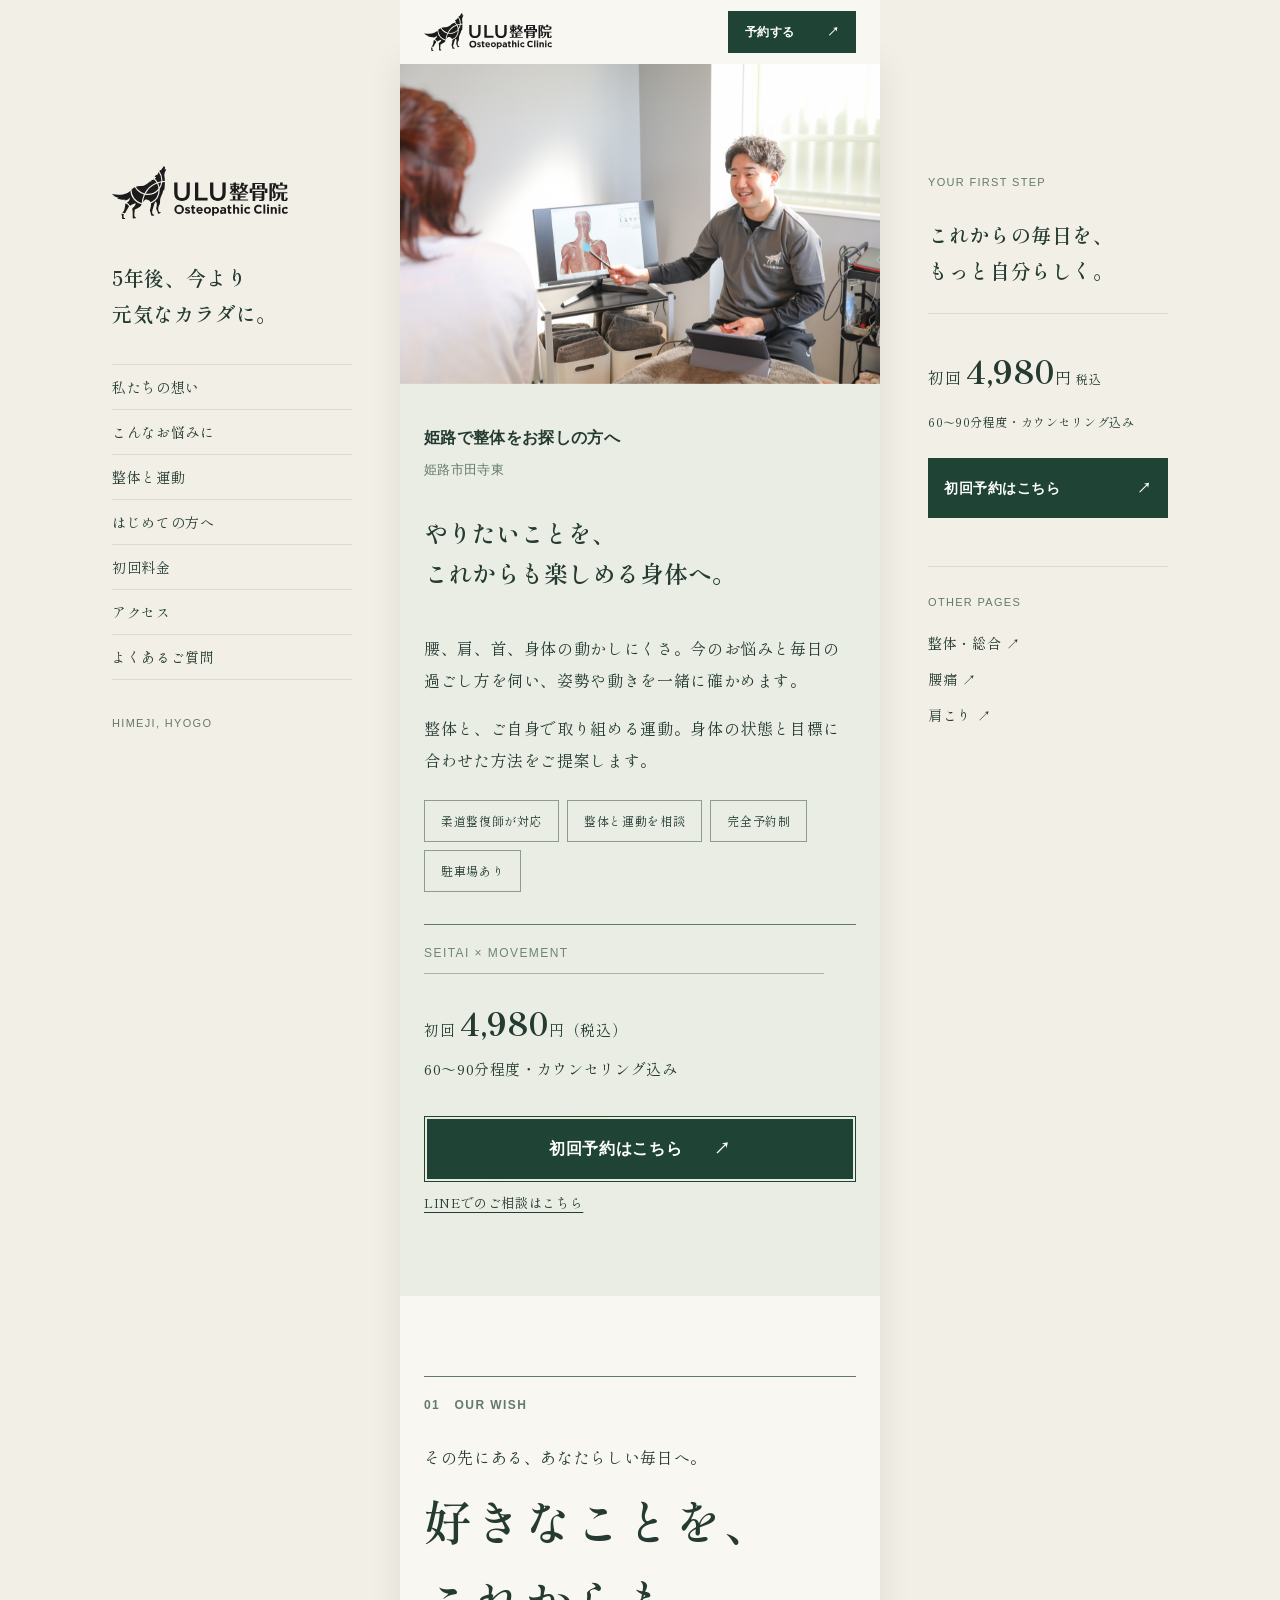
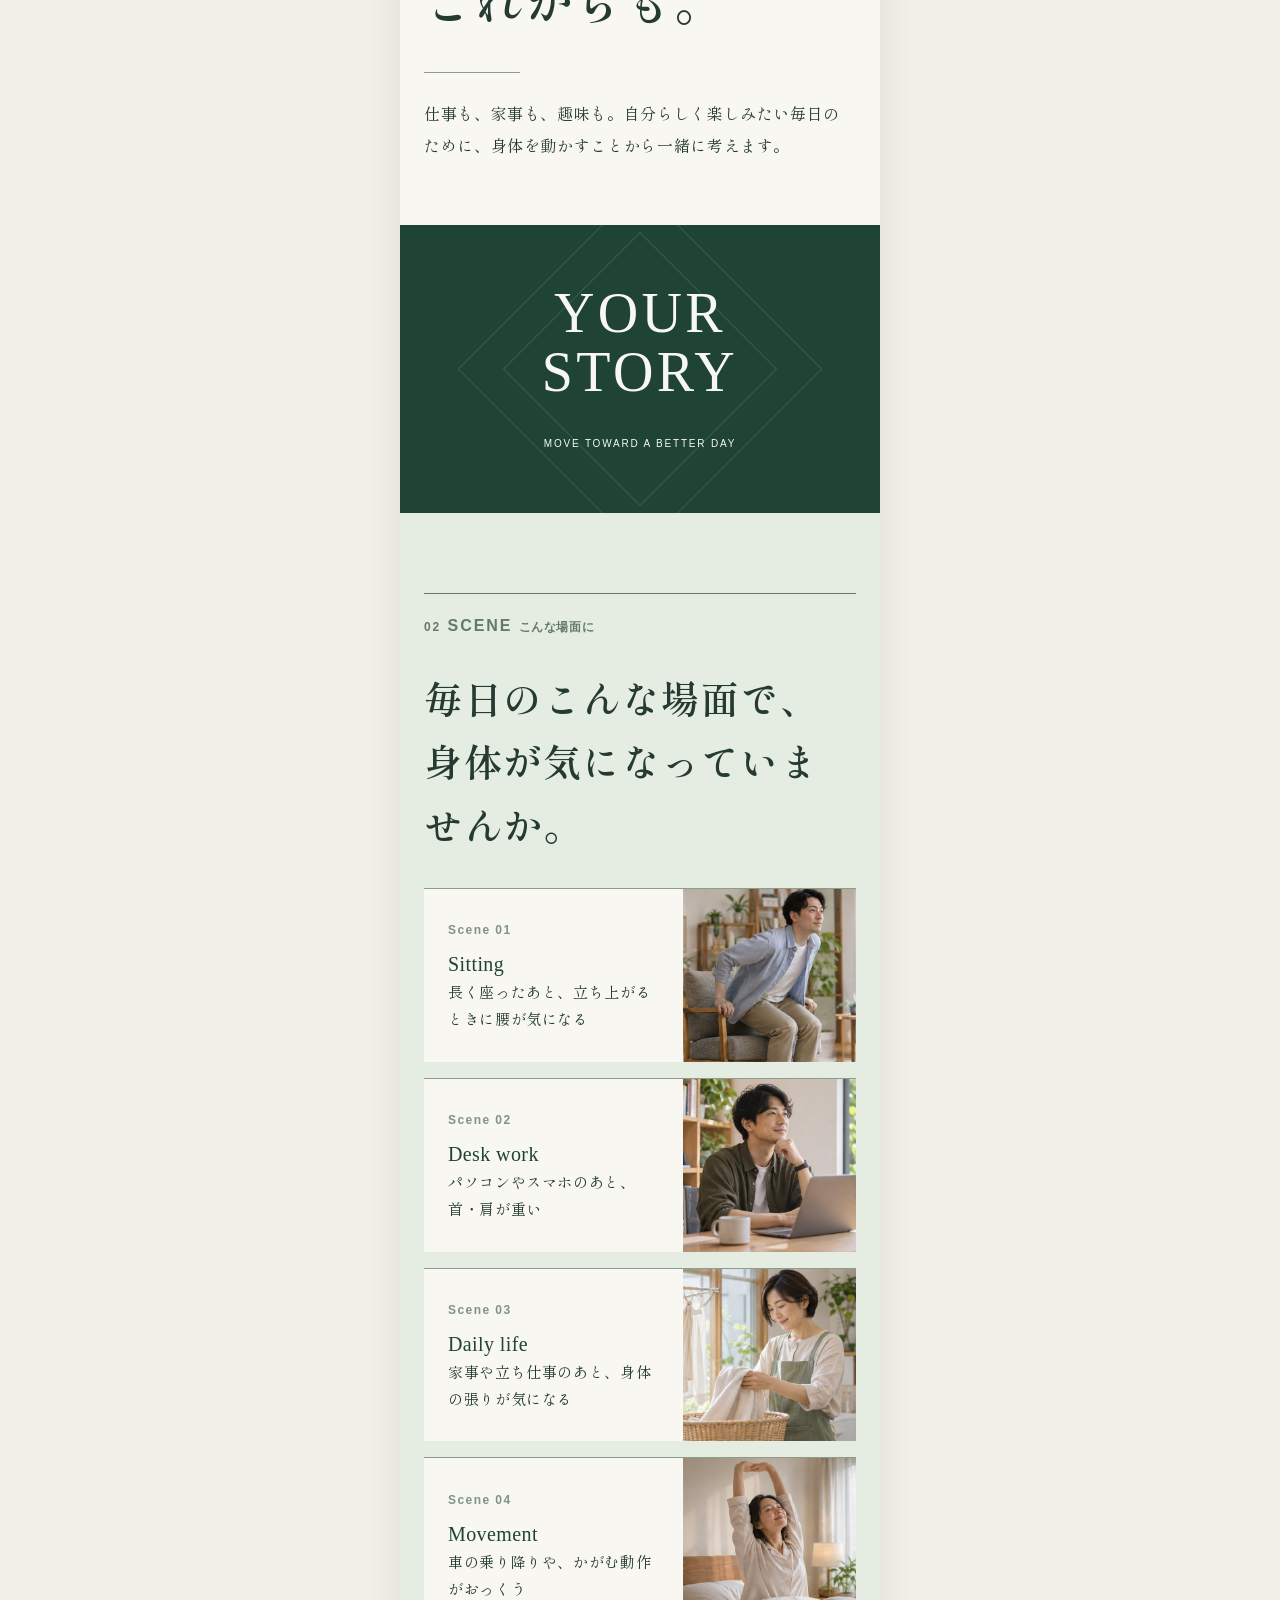
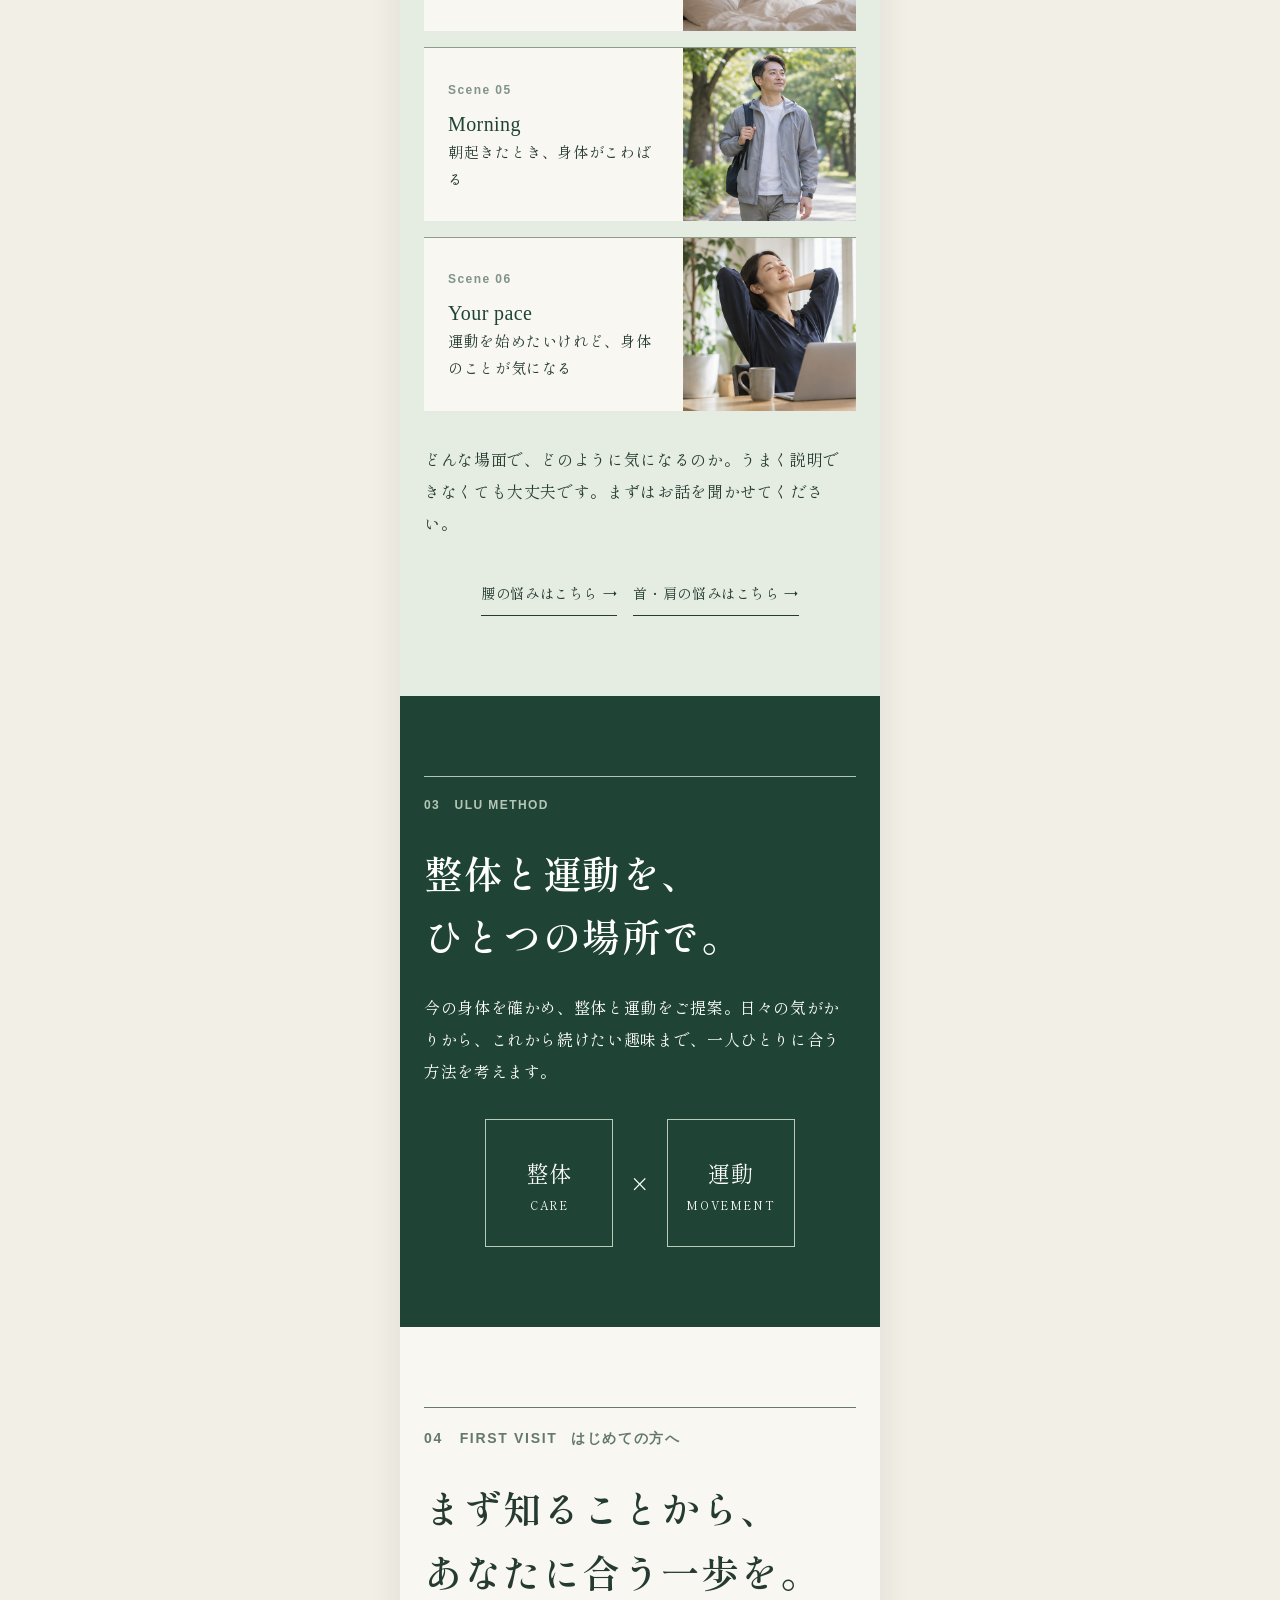
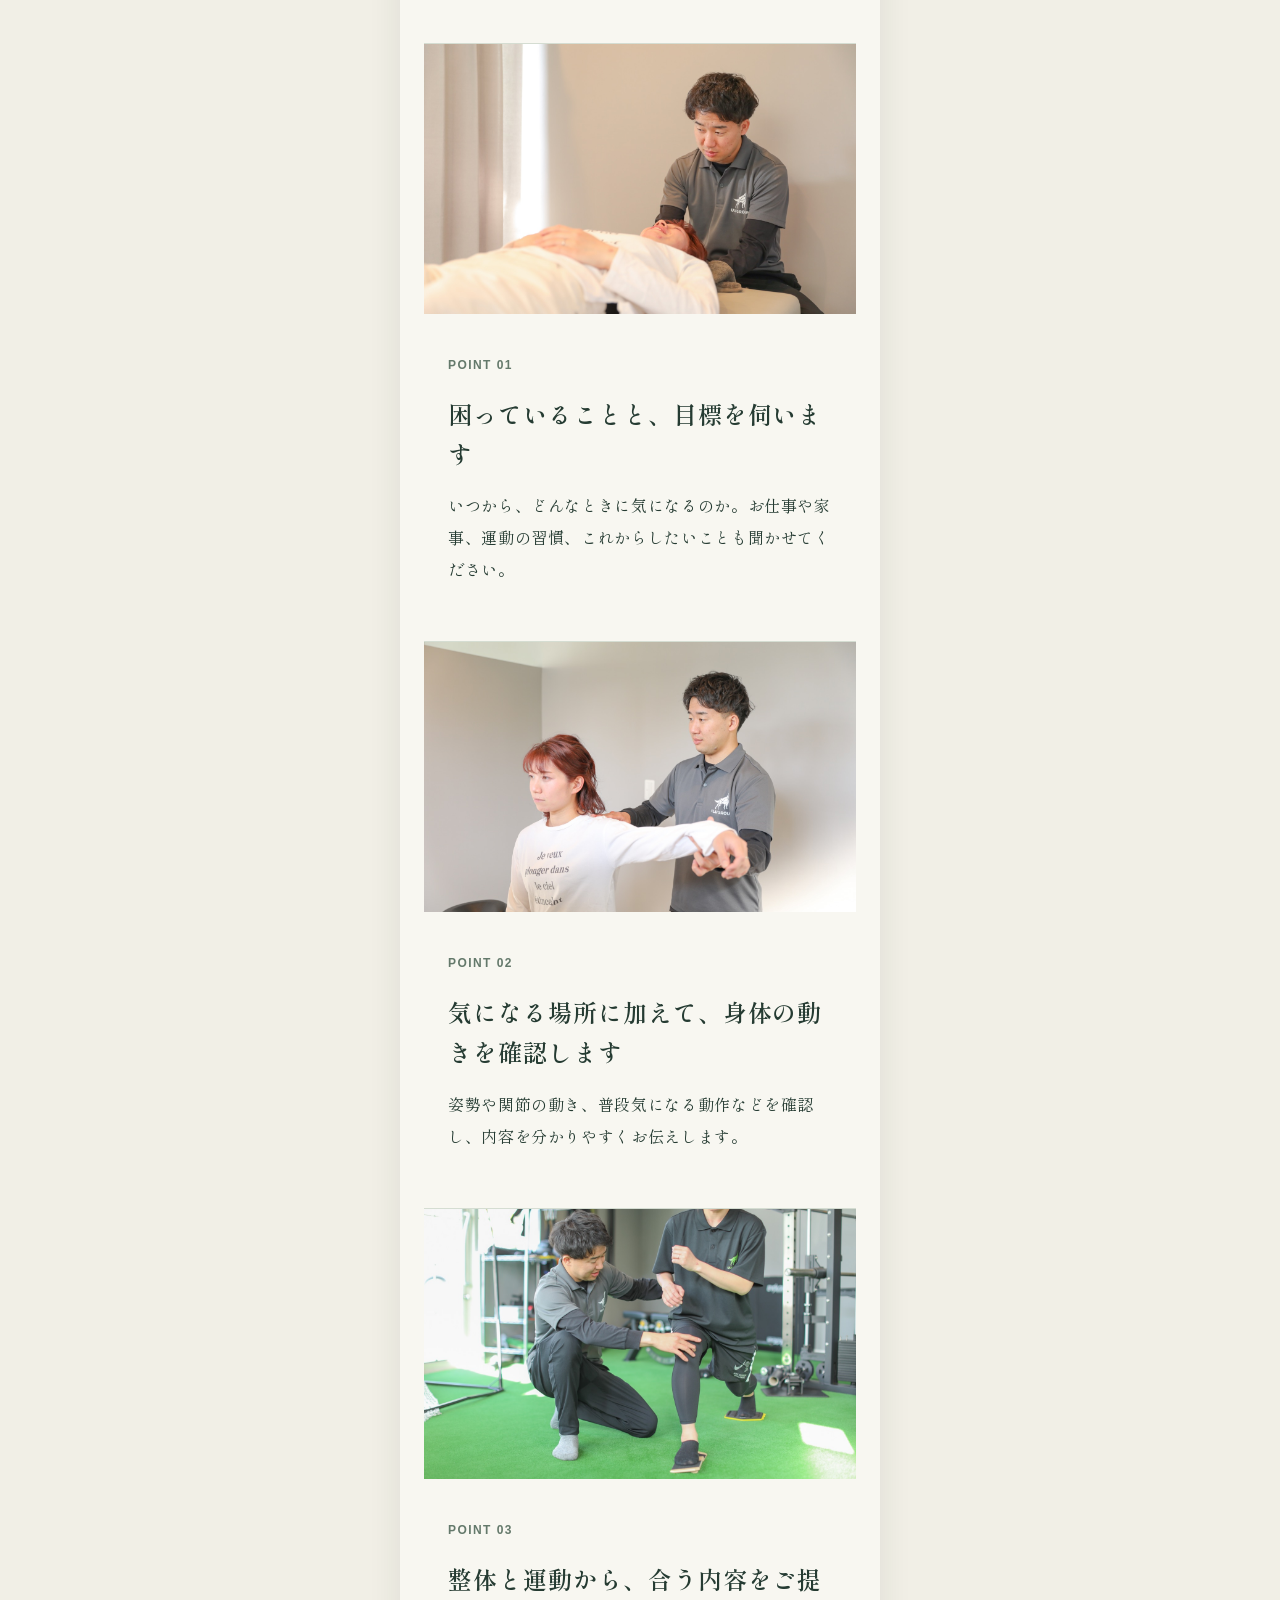
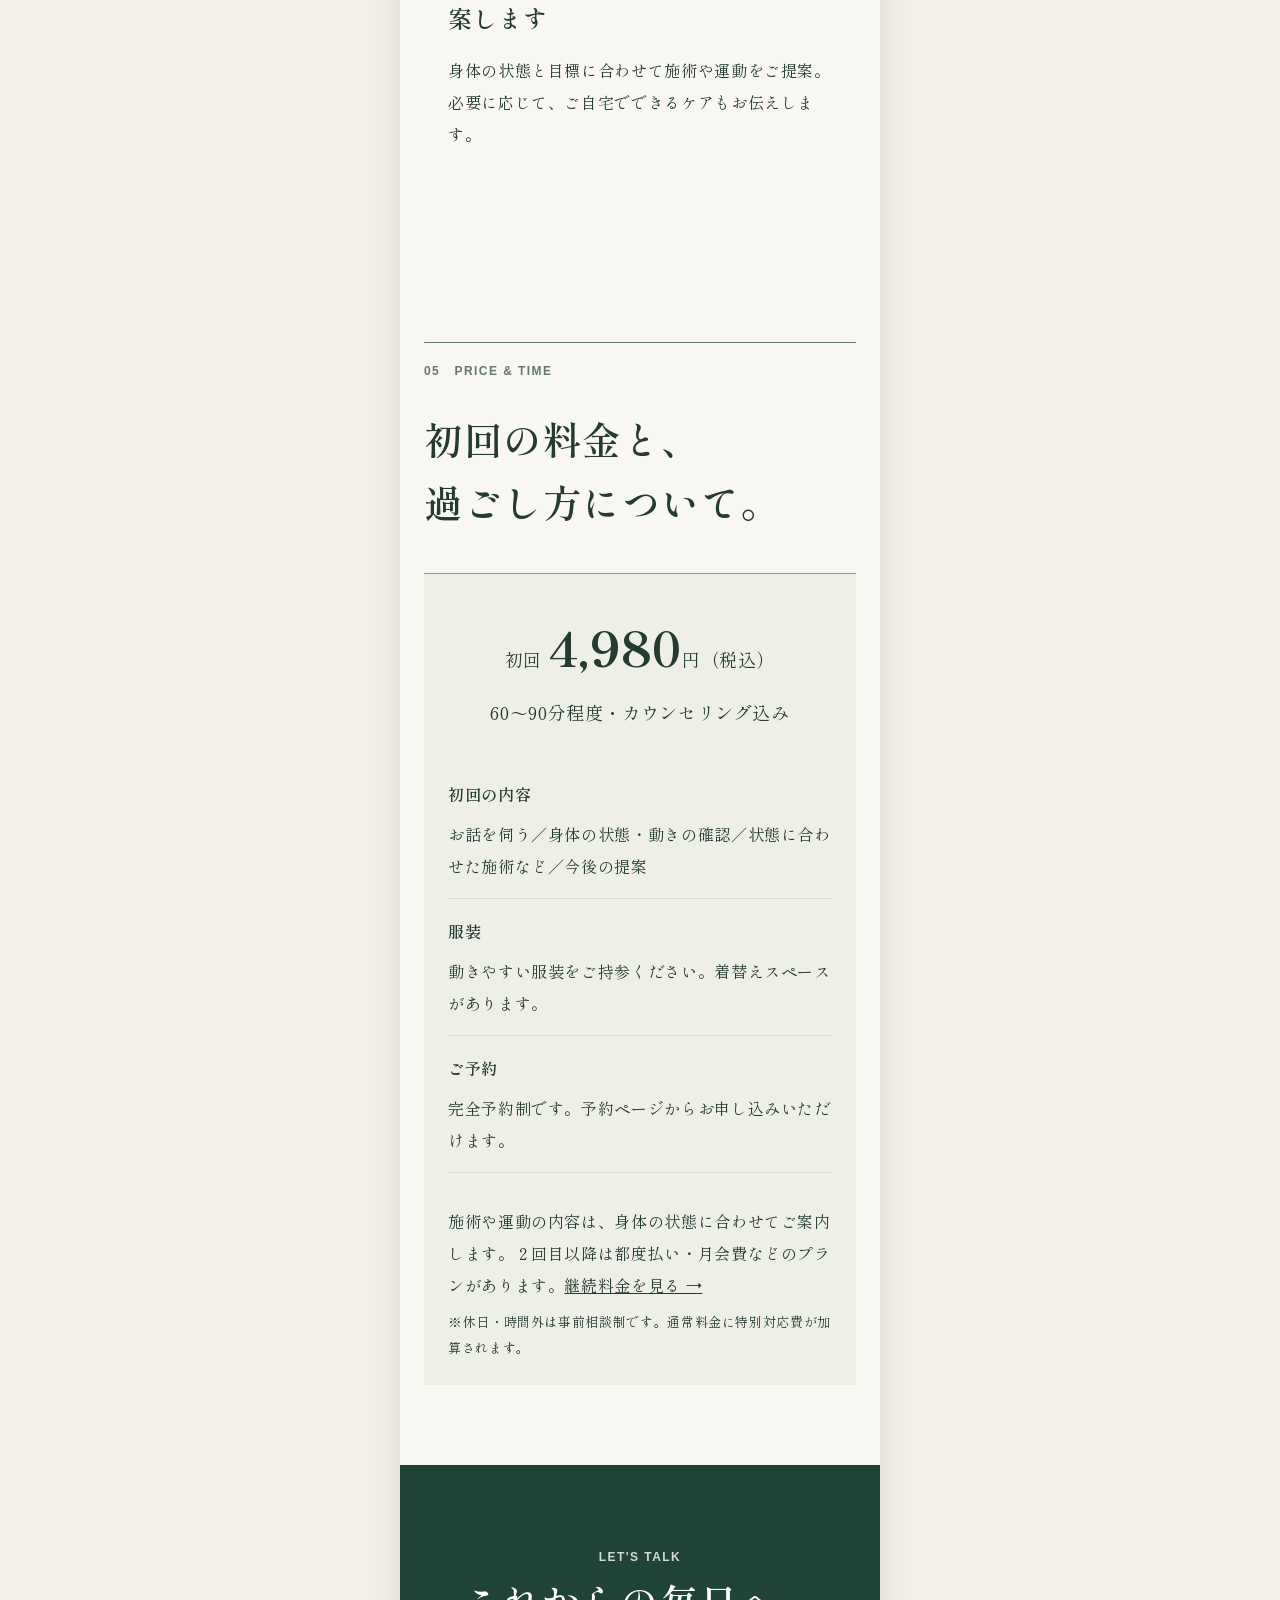
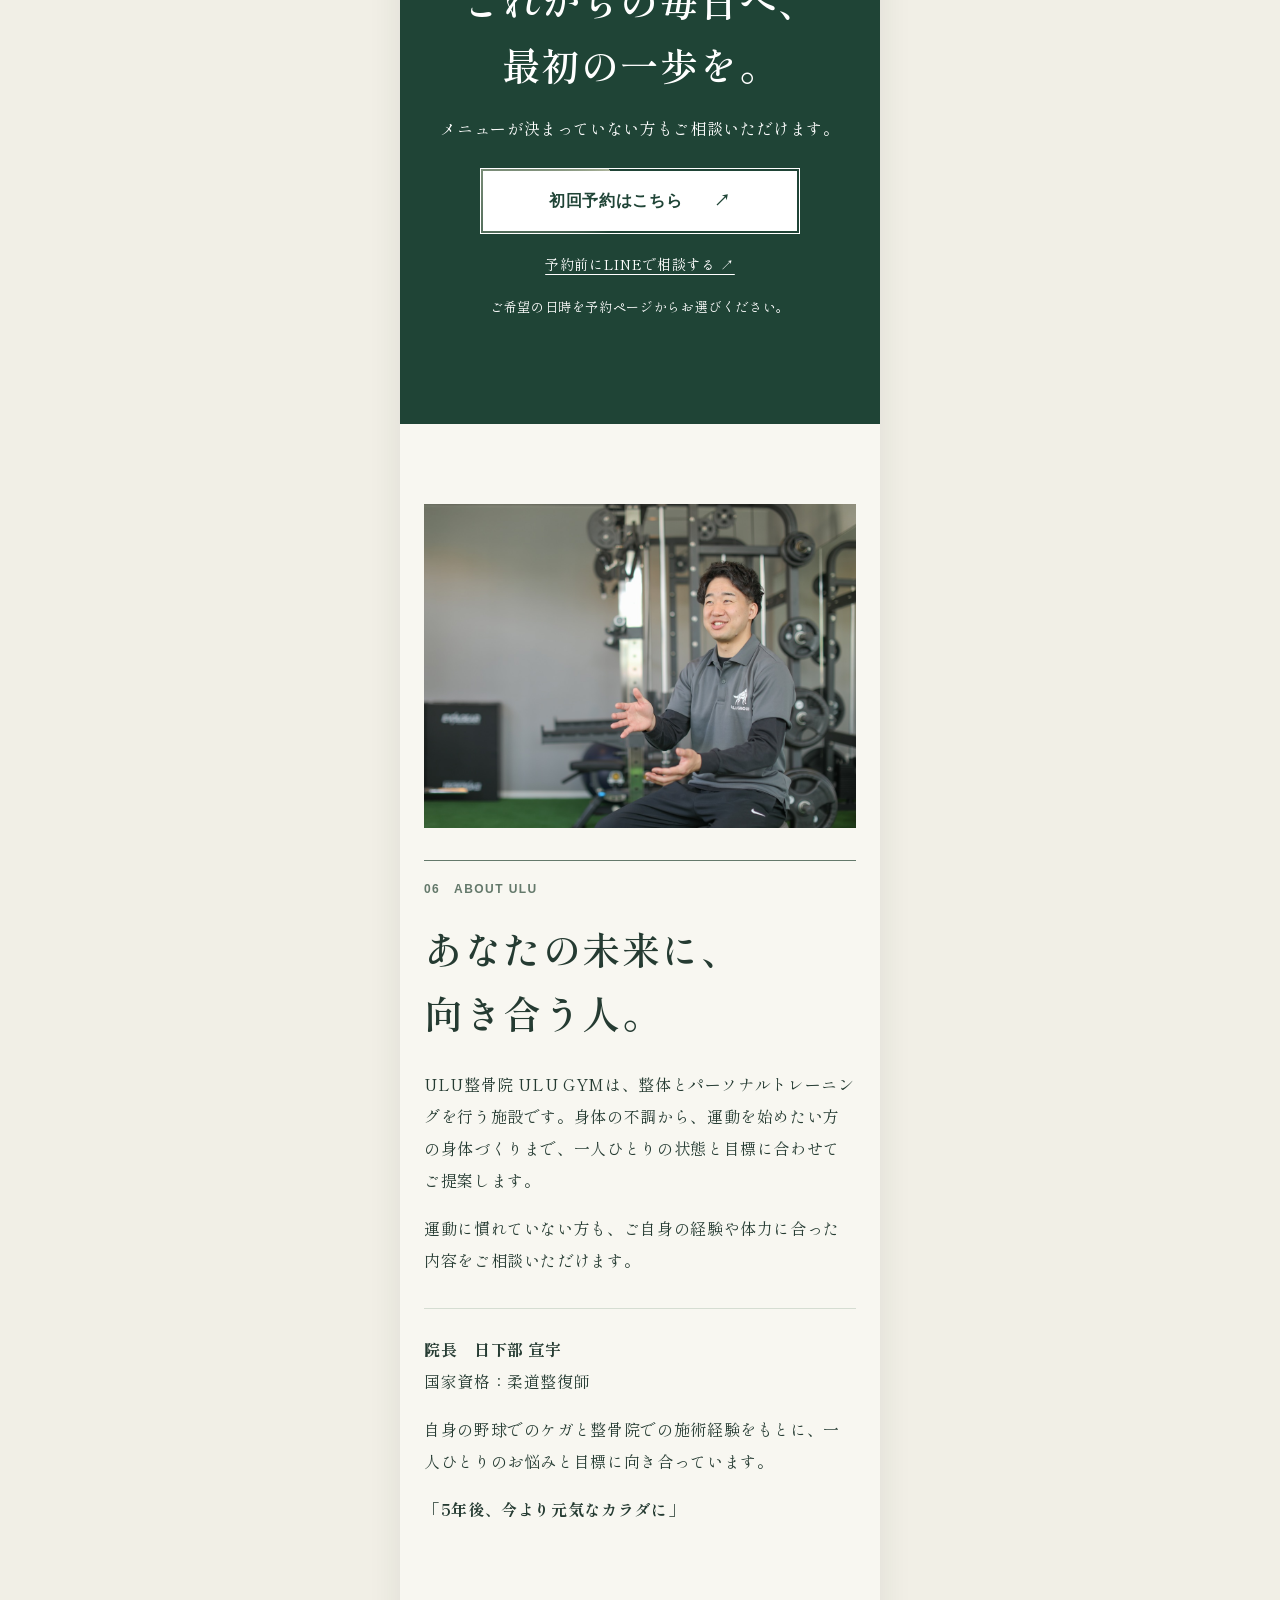
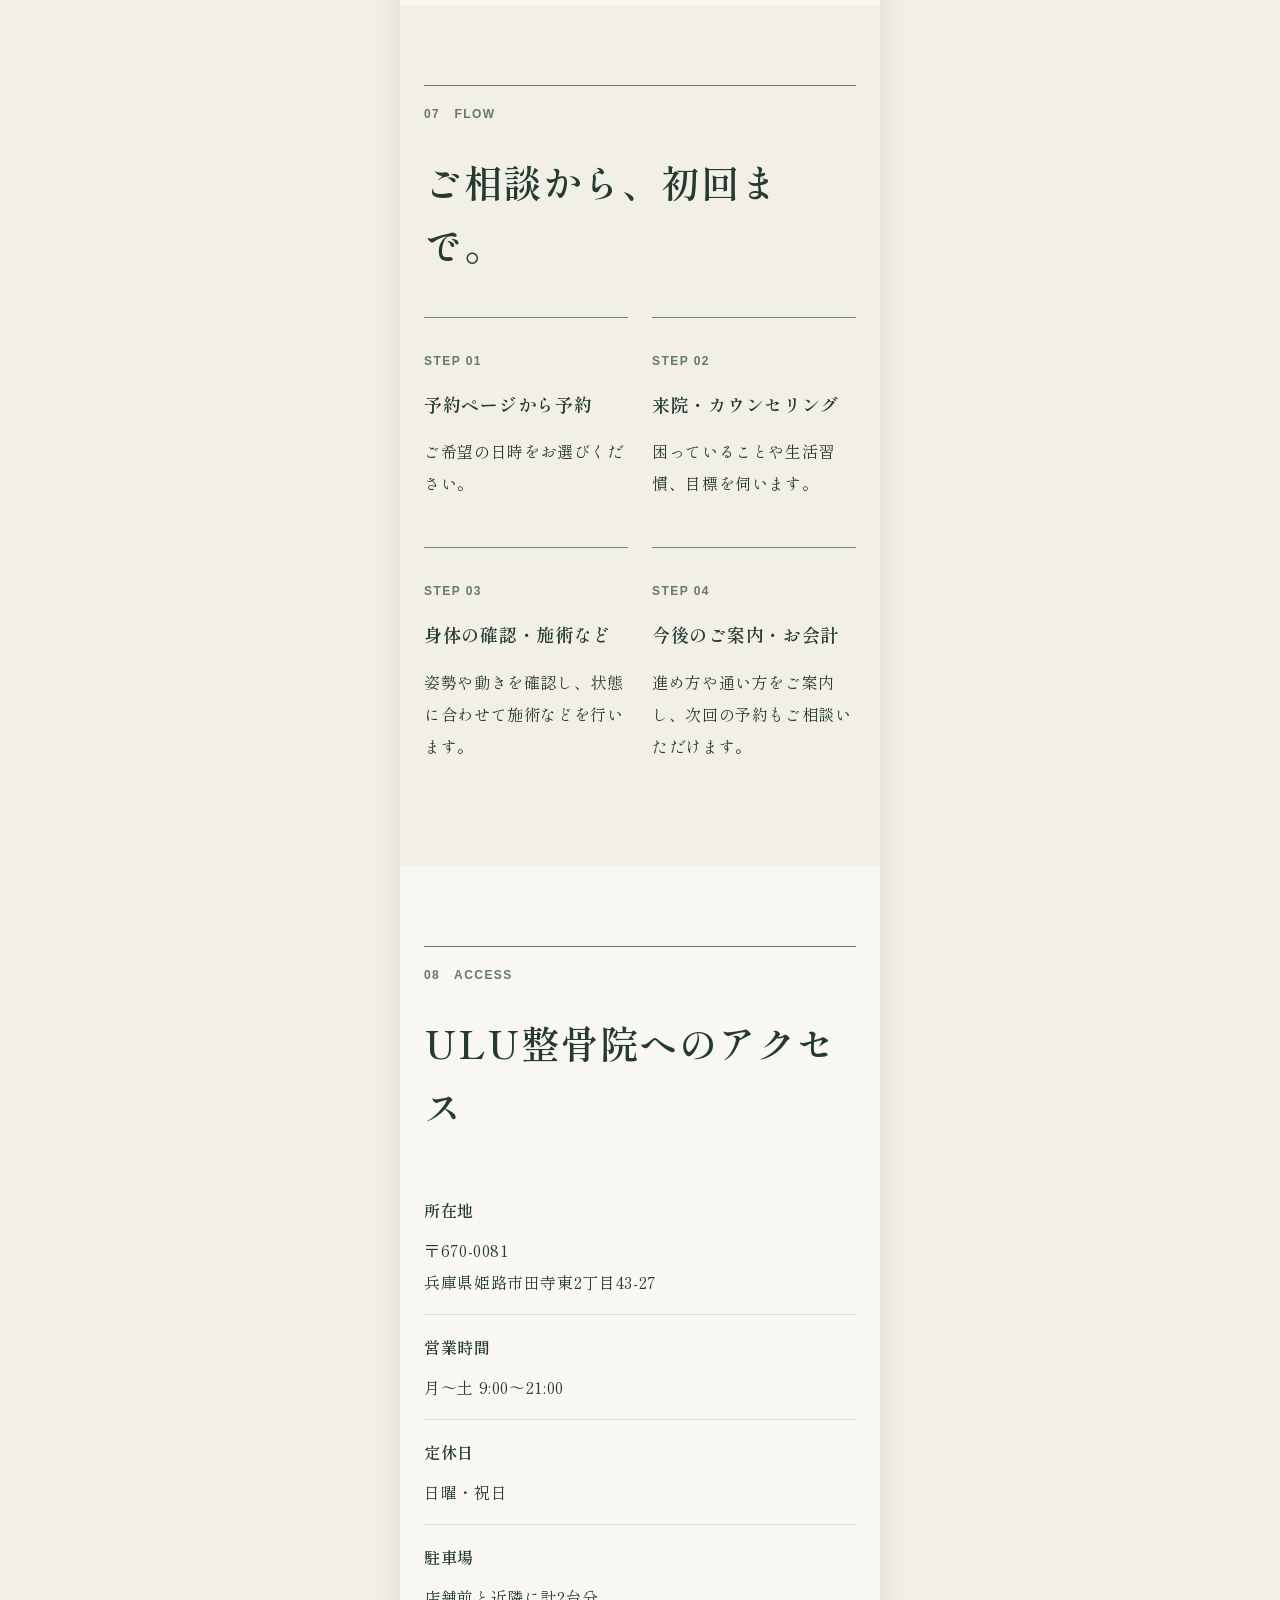
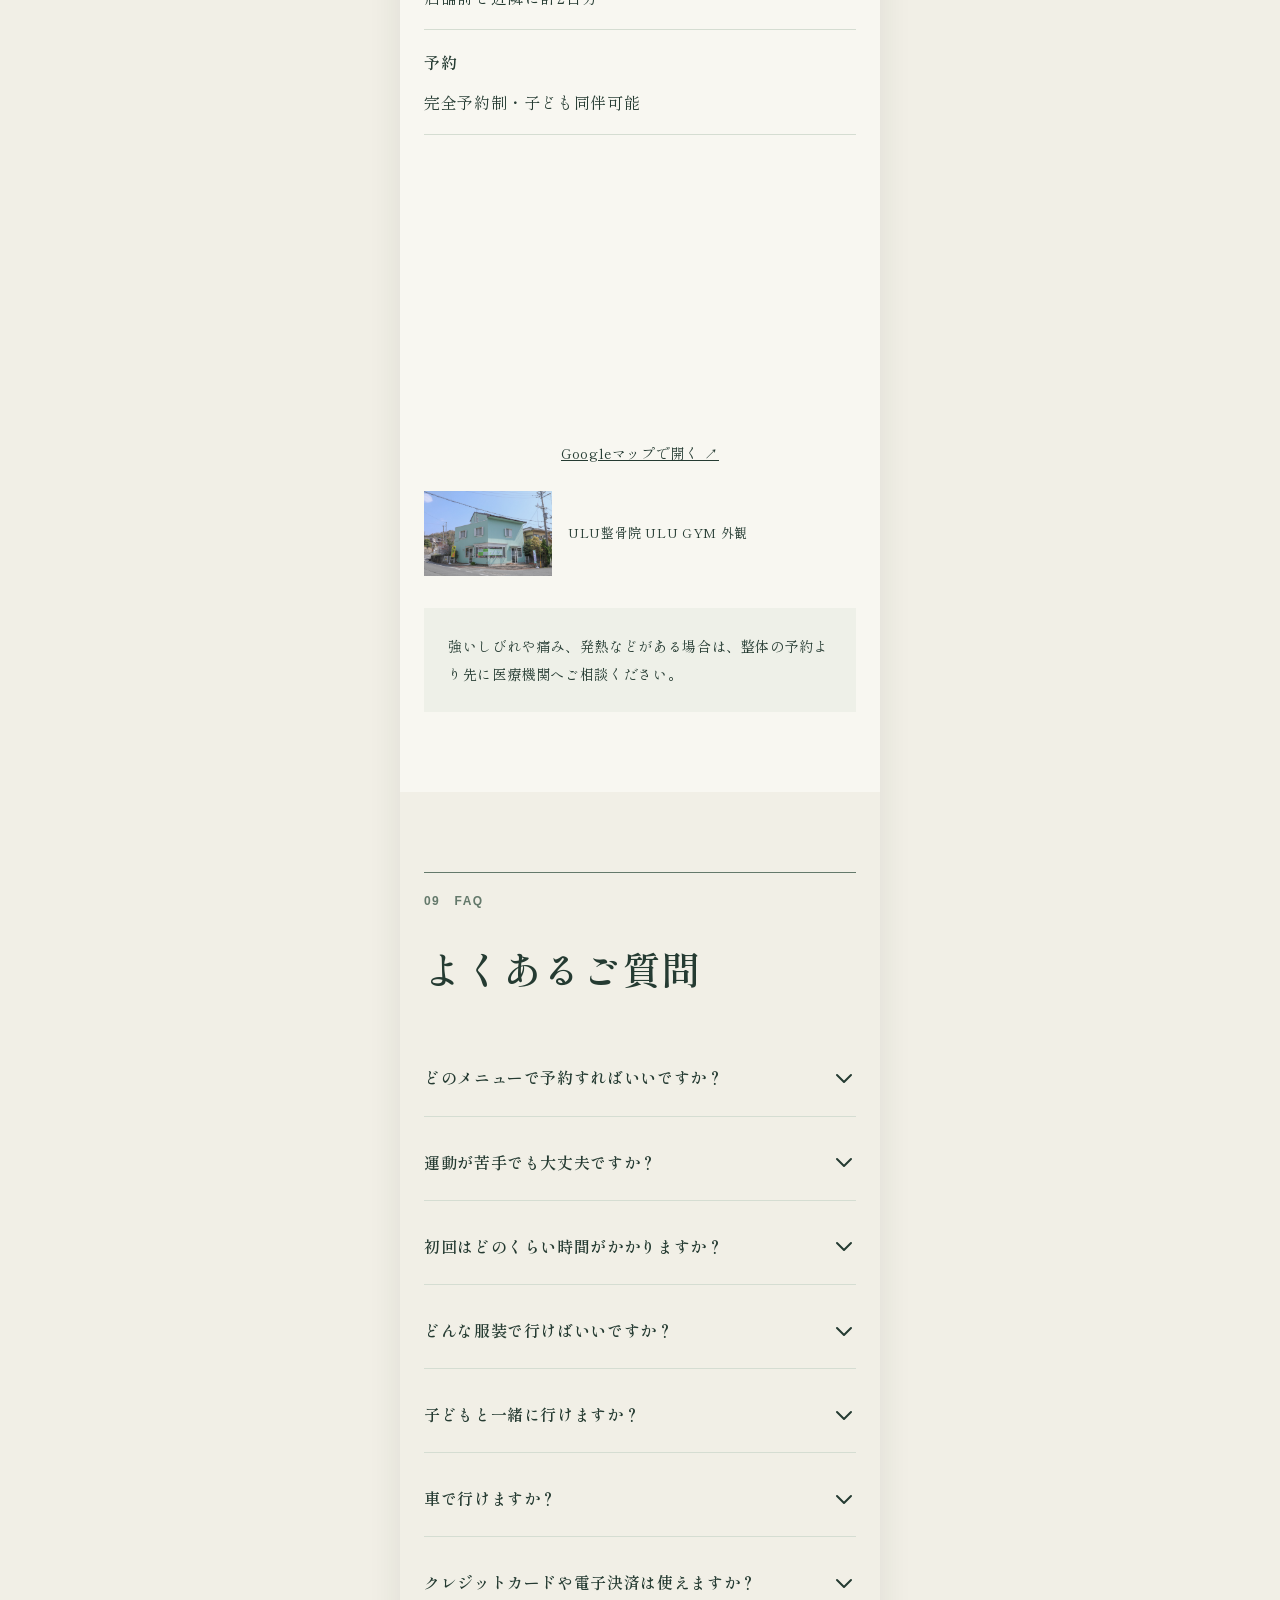
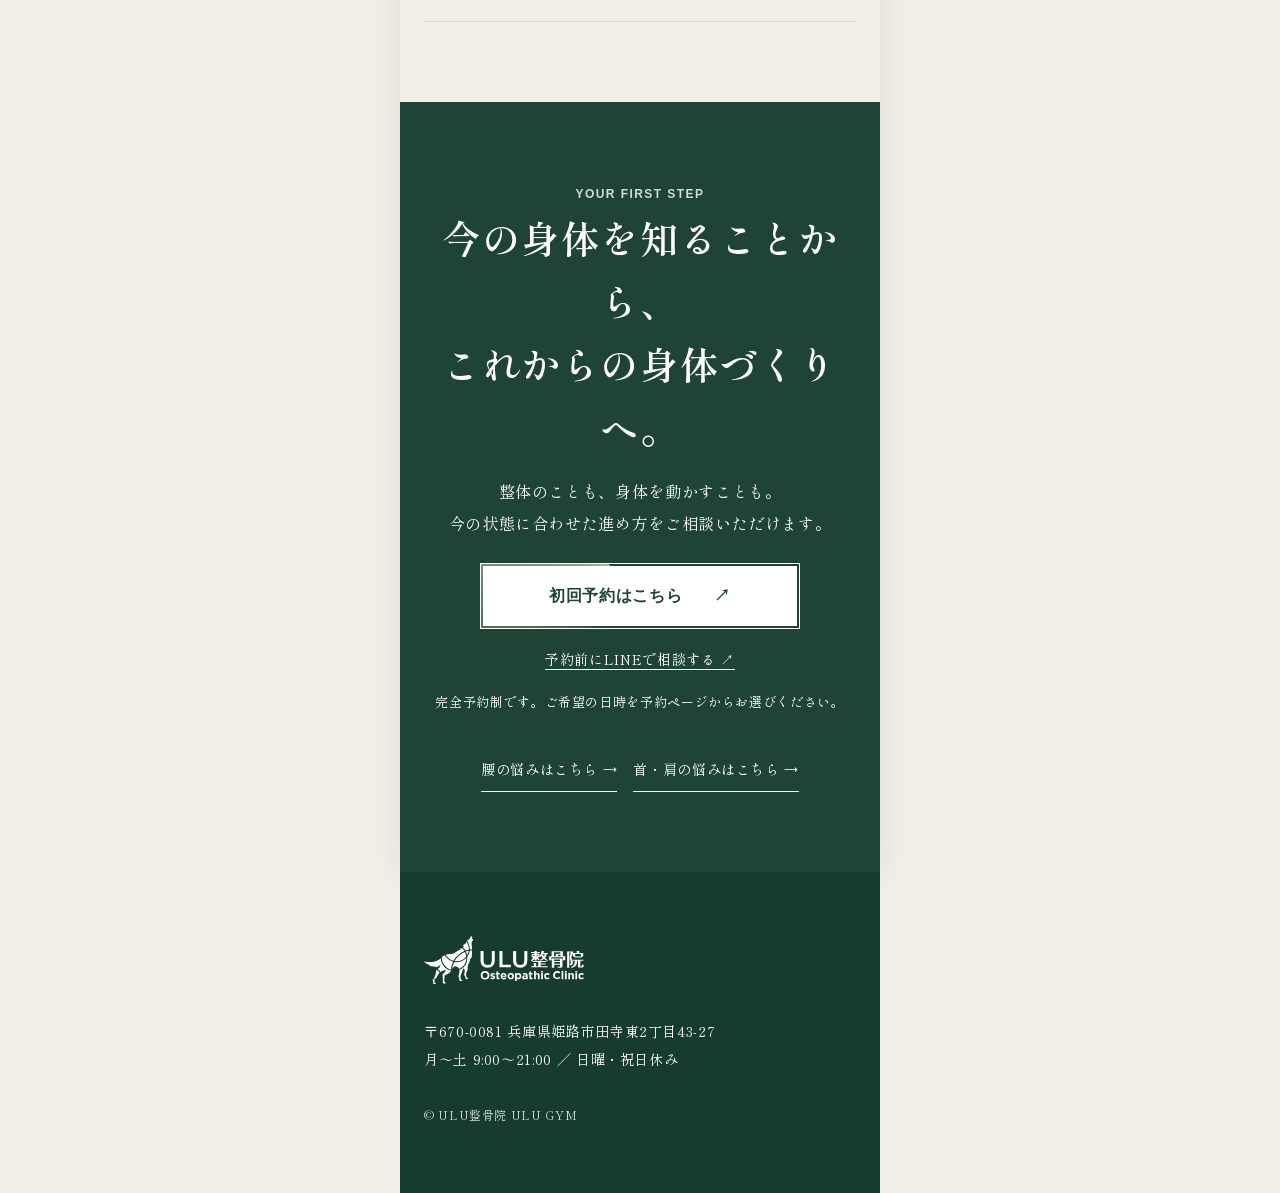
==== commit 3660a7f4: "Stage mobile headline refinement" ====
--- a/index.html
+++ b/index.html
@@ -1 +1 @@
-<!doctype html><html lang="ja"><head><meta charset="utf-8"><meta name="viewport" content="width=device-width,initial-scale=1"><meta name="description" content="姫路市田寺東のULU整骨院。整体と運動を通じて、身体の悩みやこれからの目標に合わせたケアをご提案します。"><title>姫路で整体をお探しの方へ｜ULU整骨院</title><link rel="stylesheet" href="style.css?v=12"><script defer src="motion.js?v=1"></script><script>(function(w,d,s,l,i){w[l]=w[l]||[];w[l].push({'gtm.start':new Date().getTime(),event:'gtm.js'});var f=d.getElementsByTagName(s)[0],j=d.createElement(s),dl=l!='dataLayer'?'&l='+l:'';j.async=true;j.src='https://www.googletagmanager.com/gtm.js?id='+i+dl;f.parentNode.insertBefore(j,f);})(window,document,'script','dataLayer','GTM-WN6FW2GV');</script><script defer src="tracking.js?v=1"></script></head><body data-theme="general"><noscript><iframe src="https://www.googletagmanager.com/ns.html?id=GTM-WN6FW2GV" height="0" width="0" style="display:none;visibility:hidden" title="Google Tag Manager"></iframe></noscript><header><a class="logo" href="index.html" aria-label="ULU整骨院 トップ"><img src="assets/ulu-clinic-logo-black.svg" alt="" width="136" height="40"></a><span>姫路市田寺東・完全予約制</span><a class="head-cta" href="https://appointment-system.net/book?src=lp_top">予約する <b>↗</b></a></header><main id="app"><section id="top" class="hero"><div class="wrap hero-grid"><div class="hero-copy"><div class="eyebrow">姫路で整体をお探しの方へ　｜　姫路市田寺東</div><h1>やりたいことを、<br>これからも楽しめる身体へ。</h1><p>腰、肩、首、身体の動かしにくさ。今のお悩みと毎日の過ごし方を伺い、姿勢や動きを一緒に確かめます。</p><p>整体と、ご自身で取り組める運動。身体の状態と目標に合わせた方法をご提案します。</p><div class="tags"><span>柔道整復師が対応</span><span>整体と運動を相談</span><span>完全予約制</span><span>駐車場あり</span></div><div class="hero-kicker">SEITAI <span>×</span> MOVEMENT</div><div class="price-inline">初回 <strong>4,980</strong>円（税込）<br>60〜90分程度・カウンセリング込み</div><a class="button shimmer-button" href="https://appointment-system.net/book?src=lp_top"><span class="shimmer-spark" aria-hidden="true"><span class="shimmer-spin"></span></span><span class="shimmer-label">初回予約はこちら <span>↗</span></span></a><p class="note"><a href="https://lin.ee/pum599o">LINEでのご相談はこちら</a></p></div><div class="hero-photo"><img src="assets/consultation.jpg" alt="身体の相談を受ける院長"></div></div></section><section id="vision" class="story-intro"><div class="wrap story-wrap"><div class="story-content"><div class="story-label">01 &nbsp; OUR WISH</div><p class="story-overline">その先にある、あなたらしい毎日へ。</p><h2>好きなことを、<br>これからも。</h2><div class="story-line"></div><p>仕事も、家事も、趣味も。自分らしく楽しみたい毎日のために、身体を動かすことから一緒に考えます。</p></div><div class="story-image" aria-hidden="true"><span>YOUR<br>STORY</span><small>MOVE TOWARD A BETTER DAY</small></div></div></section><section id="scenes" class="section scene-section"><div class="wrap"><div class="section-head"><div class="en scene-heading"><small>02</small> SCENE <span>こんな場面に</span></div><h2>毎日のこんな場面で、<br>身体が気になっていませんか。</h2></div><div class="scenes"><div class="scene"><div class="scene-copy"><b>Scene 01</b><span class="scene-name">Sitting</span><p>長く座ったあと、立ち上がるときに腰が気になる</p></div><div class="scene-photo" aria-hidden="true" style="background-image:url(assets/scene-grid-b.png);background-position:50% 0%"></div></div><div class="scene"><div class="scene-copy"><b>Scene 02</b><span class="scene-name">Desk work</span><p>パソコンやスマホのあと、首・肩が重い</p></div><div class="scene-photo" aria-hidden="true" style="background-image:url(assets/life-scenes.jpg);background-position:0% 0%"></div></div><div class="scene"><div class="scene-copy"><b>Scene 03</b><span class="scene-name">Daily life</span><p>家事や立ち仕事のあと、身体の張りが気になる</p></div><div class="scene-photo" aria-hidden="true" style="background-image:url(assets/life-scenes.jpg);background-position:0% 100%"></div></div><div class="scene"><div class="scene-copy"><b>Scene 04</b><span class="scene-name">Movement</span><p>車の乗り降りや、かがむ動作がおっくう</p></div><div class="scene-photo" aria-hidden="true" style="background-image:url(assets/scene-grid-b.png);background-position:100% 0%"></div></div><div class="scene"><div class="scene-copy"><b>Scene 05</b><span class="scene-name">Morning</span><p>朝起きたとき、身体がこわばる</p></div><div class="scene-photo" aria-hidden="true" style="background-image:url(assets/scene-grid-b.png);background-position:0% 100%"></div></div><div class="scene"><div class="scene-copy"><b>Scene 06</b><span class="scene-name">Your pace</span><p>運動を始めたいけれど、身体のことが気になる</p></div><div class="scene-photo" aria-hidden="true" style="background-image:url(assets/scene-grid-b.png);background-position:50% 100%"></div></div></div><p class="after">どんな場面で、どのように気になるのか。うまく説明できなくても大丈夫です。まずはお話を聞かせてください。</p><div class="links"><a href="back.html">腰の悩みはこちら →</a><a href="shoulder.html">首・肩の悩みはこちら →</a></div></div></section><section id="method" class="feature-section"><div class="wrap feature-wrap"><div><span class="feature-label">03 &nbsp; ULU METHOD</span><h2>整体と運動を、<br>ひとつの場所で。</h2><p>今の身体を確かめ、整体と運動をご提案。日々の気がかりから、これから続けたい趣味まで、一人ひとりに合う方法を考えます。</p></div><div class="feature-pair"><span>整体<small>CARE</small></span><b>×</b><span>運動<small>MOVEMENT</small></span></div></div></section><section id="first-visit" class="section soft first-section"><div class="wrap"><div class="section-head"><div class="en point-heading">04 &nbsp; FIRST VISIT <span>はじめての方へ</span></div><h2>まず知ることから、<br>あなたに合う一歩を。</h2></div><div class="points"><div class="point"><img src="assets/treatment.jpg" alt="施術の様子" loading="lazy"><div class="point-copy"><strong>POINT 01</strong><h3>困っていることと、目標を伺います</h3><p>いつから、どんなときに気になるのか。お仕事や家事、運動の習慣、これからしたいことも聞かせてください。</p></div></div><div class="point"><img src="assets/shoulder-check.jpg" alt="身体の動きを確認する様子" loading="lazy"><div class="point-copy"><strong>POINT 02</strong><h3>気になる場所に加えて、身体の動きを確認します</h3><p>姿勢や関節の動き、普段気になる動作などを確認し、内容を分かりやすくお伝えします。</p></div></div><div class="point"><img src="assets/movement.jpg" alt="身体の動かし方を確認する様子" loading="lazy"><div class="point-copy"><strong>POINT 03</strong><h3>整体と運動から、合う内容をご提案します</h3><p>身体の状態と目標に合わせて施術や運動をご提案。必要に応じて、ご自宅でできるケアもお伝えします。</p></div></div></div></div></section><section id="price" class="section"><div class="wrap"><div class="section-head"><div class="en">05 &nbsp; PRICE & TIME</div><h2>初回の料金と、<br>過ごし方について。</h2></div><div class="pricebox"><div class="price-number">初回 <strong>4,980</strong>円（税込）<br><span>60〜90分程度・カウンセリング込み</span></div><dl><div><dt>初回の内容</dt><dd>お話を伺う／身体の状態・動きの確認／状態に合わせた施術など／今後の提案</dd></div><div><dt>服装</dt><dd>動きやすい服装をご持参ください。着替えスペースがあります。</dd></div><div><dt>ご予約</dt><dd>完全予約制です。予約ページからお申し込みいただけます。</dd></div></dl><p>施術や運動の内容は、身体の状態に合わせてご案内します。２回目以降は都度払い・月会費などのプランがあります。<a href="https://ulu-gym-seikotsu.com/introduce/price/">継続料金を見る →</a></p><p class="note">※休日・時間外は事前相談制です。通常料金に特別対応費が加算されます。</p></div></div></section><section class="cta"><div class="en">LET'S TALK</div><h2>これからの毎日へ、<br>最初の一歩を。</h2><p>メニューが決まっていない方もご相談いただけます。</p><a class="button shimmer-button" href="https://appointment-system.net/book?src=lp_top"><span class="shimmer-spark" aria-hidden="true"><span class="shimmer-spin"></span></span><span class="shimmer-label">初回予約はこちら <span>↗</span></span></a><p class="line-consult"><a href="https://lin.ee/pum599o">予約前にLINEで相談する ↗</a></p><p class="note">ご希望の日時を予約ページからお選びください。</p></section><section class="section"><div class="wrap about"><img src="assets/director.jpg" alt="ULU整骨院 院長の紹介" loading="lazy"><div><div class="en">06 &nbsp; ABOUT ULU</div><h2>あなたの未来に、<br>向き合う人。</h2><p>ULU整骨院 ULU GYMは、整体とパーソナルトレーニングを行う施設です。身体の不調から、運動を始めたい方の身体づくりまで、一人ひとりの状態と目標に合わせてご提案します。</p><p>運動に慣れていない方も、ご自身の経験や体力に合った内容をご相談いただけます。</p><div class="name"><b>院長　日下部 宣宇</b><br>国家資格：柔道整復師<p>自身の野球でのケガと整骨院での施術経験をもとに、一人ひとりのお悩みと目標に向き合っています。</p><b>「5年後、今より元気なカラダに」</b></div></div></div></section><section class="section soft"><div class="wrap"><div class="section-head"><div class="en">07 &nbsp; FLOW</div><h2>ご相談から、初回まで。</h2></div><div class="steps"><div class="step"><b>STEP 01</b><h3>予約ページから予約</h3><p>ご希望の日時をお選びください。</p></div><div class="step"><b>STEP 02</b><h3>来院・カウンセリング</h3><p>困っていることや生活習慣、目標を伺います。</p></div><div class="step"><b>STEP 03</b><h3>身体の確認・施術など</h3><p>姿勢や動きを確認し、状態に合わせて施術などを行います。</p></div><div class="step"><b>STEP 04</b><h3>今後のご案内・お会計</h3><p>進め方や通い方をご案内し、次回の予約もご相談いただけます。</p></div></div></div></section><section id="access" class="section"><div class="wrap"><div class="section-head"><div class="en">08 &nbsp; ACCESS</div><h2>ULU整骨院へのアクセス</h2></div><div class="access"><div><dl><div><dt>所在地</dt><dd>〒670-0081<br>兵庫県姫路市田寺東2丁目43-27</dd></div><div><dt>営業時間</dt><dd>月〜土 9:00〜21:00</dd></div><div><dt>定休日</dt><dd>日曜・祝日</dd></div><div><dt>駐車場</dt><dd>店舗前と近隣に計2台分</dd></div><div><dt>予約</dt><dd>完全予約制・子ども同伴可能</dd></div></dl></div><div><iframe class="map" title="ULU整骨院の地図" loading="lazy" src="https://maps.google.com/maps?q=%E5%85%B5%E5%BA%AB%E7%9C%8C%E5%A7%AB%E8%B7%AF%E5%B8%82%E7%94%B0%E5%AF%BA%E6%9D%B12%E4%B8%81%E7%9B%AE43-27&output=embed"></iframe><a class="map-link" href="https://www.google.com/maps/search/?api=1&amp;query=34.8591765%2C134.6760666">Googleマップで開く ↗</a></div></div><div class="access-photo"><img src="assets/clinic.jpg" alt="ULU整骨院 ULU GYMの外観" loading="lazy"><span>ULU整骨院 ULU GYM 外観</span></div><div class="warning">強いしびれや痛み、発熱などがある場合は、整体の予約より先に医療機関へご相談ください。</div></div></section><section id="faq" class="section soft"><div class="wrap"><div class="section-head"><div class="en">09 &nbsp; FAQ</div><h2>よくあるご質問</h2></div><div class="faq"><details class="group"><summary><span>どのメニューで予約すればいいですか？</span><svg aria-hidden="true" xmlns="http://www.w3.org/2000/svg" fill="none" viewBox="0 0 24 24" stroke="currentColor"><path stroke-linecap="round" stroke-linejoin="round" stroke-width="2" d="M19 9l-7 7-7-7" /></svg></summary><div class="answer"><p>迷う場合は、<a href="https://lin.ee/pum599o">LINEでお悩みやご希望をお知らせください</a>。身体の状態と目的を伺い、合う内容をご提案します。</p></div></details><details class="group"><summary><span>運動が苦手でも大丈夫ですか？</span><svg aria-hidden="true" xmlns="http://www.w3.org/2000/svg" fill="none" viewBox="0 0 24 24" stroke="currentColor"><path stroke-linecap="round" stroke-linejoin="round" stroke-width="2" d="M19 9l-7 7-7-7" /></svg></summary><div class="answer"><p>運動経験や体力、身体の状態に合わせた内容をご提案します。運動に慣れていない方もご相談ください。</p></div></details><details class="group"><summary><span>初回はどのくらい時間がかかりますか？</span><svg aria-hidden="true" xmlns="http://www.w3.org/2000/svg" fill="none" viewBox="0 0 24 24" stroke="currentColor"><path stroke-linecap="round" stroke-linejoin="round" stroke-width="2" d="M19 9l-7 7-7-7" /></svg></summary><div class="answer"><p>カウンセリングを含めて60〜90分程度です。時間に余裕をもってお越しください。</p></div></details><details class="group"><summary><span>どんな服装で行けばいいですか？</span><svg aria-hidden="true" xmlns="http://www.w3.org/2000/svg" fill="none" viewBox="0 0 24 24" stroke="currentColor"><path stroke-linecap="round" stroke-linejoin="round" stroke-width="2" d="M19 9l-7 7-7-7" /></svg></summary><div class="answer"><p>Tシャツやジャージなど、動きやすい服装をご持参ください。着替えスペースがあります。</p></div></details><details class="group"><summary><span>子どもと一緒に行けますか？</span><svg aria-hidden="true" xmlns="http://www.w3.org/2000/svg" fill="none" viewBox="0 0 24 24" stroke="currentColor"><path stroke-linecap="round" stroke-linejoin="round" stroke-width="2" d="M19 9l-7 7-7-7" /></svg></summary><div class="answer"><p>はい。子ども同伴でお越しいただけます。ご予約時にお知らせください。</p></div></details><details class="group"><summary><span>車で行けますか？</span><svg aria-hidden="true" xmlns="http://www.w3.org/2000/svg" fill="none" viewBox="0 0 24 24" stroke="currentColor"><path stroke-linecap="round" stroke-linejoin="round" stroke-width="2" d="M19 9l-7 7-7-7" /></svg></summary><div class="answer"><p>はい。店舗前と近隣に、計2台分の駐車場があります。</p></div></details><details class="group"><summary><span>クレジットカードや電子決済は使えますか？</span><svg aria-hidden="true" xmlns="http://www.w3.org/2000/svg" fill="none" viewBox="0 0 24 24" stroke="currentColor"><path stroke-linecap="round" stroke-linejoin="round" stroke-width="2" d="M19 9l-7 7-7-7" /></svg></summary><div class="answer"><p>はい。クレジットカード・電子決済に対応しています。</p></div></details></div></div></section><section class="cta"><div class="en">YOUR FIRST STEP</div><h2>今の身体を知ることから、<br>これからの身体づくりへ。</h2><p>整体のことも、身体を動かすことも。<br>今の状態に合わせた進め方をご相談いただけます。</p><a class="button shimmer-button" href="https://appointment-system.net/book?src=lp_top"><span class="shimmer-spark" aria-hidden="true"><span class="shimmer-spin"></span></span><span class="shimmer-label">初回予約はこちら <span>↗</span></span></a><p class="line-consult"><a href="https://lin.ee/pum599o">予約前にLINEで相談する ↗</a></p><p class="note">完全予約制です。ご希望の日時を予約ページからお選びください。</p><div class="links"><a href="back.html">腰の悩みはこちら →</a><a href="shoulder.html">首・肩の悩みはこちら →</a></div></section></main><footer><div class="wrap"><a class="logo" href="index.html" aria-label="ULU整骨院 トップ"><img src="assets/ulu-clinic-logo-white.svg" alt="" width="160" height="48"></a><p>〒670-0081 兵庫県姫路市田寺東2丁目43-27<br>月〜土 9:00〜21:00 ／ 日曜・祝日休み</p><small>© ULU整骨院 ULU GYM</small></div></footer><aside class="mobile-booking" aria-label="初回予約"><div><span>初回</span><strong>4,980円</strong><small>（税込）</small></div><a href="https://appointment-system.net/book?src=lp_top">予約する <span aria-hidden="true">↗</span></a></aside><aside class="desktop-left" aria-label="ページ内のご案内"><div class="rail-inner"><a class="rail-brand" href="#top" aria-label="ページの先頭へ"><img src="assets/ulu-clinic-logo-black.svg" alt="ULU整骨院" width="176" height="56"></a><p class="rail-intro">5年後、今より<br>元気なカラダに。</p><nav aria-label="ページ内メニュー"><a href="#vision">私たちの想い</a><a href="#scenes">こんなお悩みに</a><a href="#method">整体と運動</a><a href="#first-visit">はじめての方へ</a><a href="#price">初回料金</a><a href="#access">アクセス</a><a href="#faq">よくあるご質問</a></nav><span class="rail-location">HIMEJI, HYOGO</span></div></aside><aside class="desktop-right" aria-label="ご予約と関連ページ"><div class="rail-inner"><p class="rail-label">YOUR FIRST STEP</p><p class="rail-heading">これからの毎日を、<br>もっと自分らしく。</p><div class="rail-price">初回 <strong>4,980</strong>円 <small>税込</small></div><p class="rail-note">60〜90分程度・カウンセリング込み</p><a class="rail-book" href="https://appointment-system.net/book?src=lp_top">初回予約はこちら <span aria-hidden="true">↗</span></a><div class="rail-links"><span>OTHER PAGES</span><a href="index.html">整体・総合 ↗</a><a href="back.html">腰痛 ↗</a><a href="shoulder.html">肩こり ↗</a></div></div></aside></body></html>
+<!doctype html><html lang="ja"><head><meta charset="utf-8"><meta name="viewport" content="width=device-width,initial-scale=1"><meta name="description" content="姫路市田寺東のULU整骨院。整体と運動を通じて、身体の悩みやこれからの目標に合わせたケアをご提案します。"><title>姫路で整体をお探しの方へ｜ULU整骨院</title><link rel="stylesheet" href="style.css?v=12"><script defer src="motion.js?v=1"></script><script>(function(w,d,s,l,i){w[l]=w[l]||[];w[l].push({'gtm.start':new Date().getTime(),event:'gtm.js'});var f=d.getElementsByTagName(s)[0],j=d.createElement(s),dl=l!='dataLayer'?'&l='+l:'';j.async=true;j.src='https://www.googletagmanager.com/gtm.js?id='+i+dl;f.parentNode.insertBefore(j,f);})(window,document,'script','dataLayer','GTM-WN6FW2GV');</script><script defer src="tracking.js?v=1"></script></head><body data-theme="general"><noscript><iframe src="https://www.googletagmanager.com/ns.html?id=GTM-WN6FW2GV" height="0" width="0" style="display:none;visibility:hidden" title="Google Tag Manager"></iframe></noscript><header><a class="logo" href="index.html" aria-label="ULU整骨院 トップ"><img src="assets/ulu-clinic-logo-black.svg" alt="" width="136" height="40"></a><span>姫路市田寺東・完全予約制</span><a class="head-cta" href="https://appointment-system.net/book?src=lp_top">予約する <b>↗</b></a></header><main id="app"><section id="top" class="hero"><div class="wrap hero-grid"><div class="hero-copy"><div class="eyebrow">姫路で整体をお探しの方へ<span class="hero-location">姫路市田寺東</span></div><h1>やりたいことを、<br>これからも楽しめる身体へ。</h1><p>腰、肩、首、身体の動かしにくさ。今のお悩みと毎日の過ごし方を伺い、姿勢や動きを一緒に確かめます。</p><p>整体と、ご自身で取り組める運動。身体の状態と目標に合わせた方法をご提案します。</p><div class="tags"><span>柔道整復師が対応</span><span>整体と運動を相談</span><span>完全予約制</span><span>駐車場あり</span></div><div class="hero-kicker">SEITAI <span>×</span> MOVEMENT</div><div class="price-inline">初回 <strong>4,980</strong>円（税込）<br>60〜90分程度・カウンセリング込み</div><a class="button shimmer-button" href="https://appointment-system.net/book?src=lp_top"><span class="shimmer-spark" aria-hidden="true"><span class="shimmer-spin"></span></span><span class="shimmer-label">初回予約はこちら <span>↗</span></span></a><p class="note"><a href="https://lin.ee/pum599o">LINEでのご相談はこちら</a></p></div><div class="hero-photo"><img src="assets/consultation.jpg" alt="身体の相談を受ける院長"></div></div></section><section id="vision" class="story-intro"><div class="wrap story-wrap"><div class="story-content"><div class="story-label">01 &nbsp; OUR WISH</div><p class="story-overline">その先にある、あなたらしい毎日へ。</p><h2>好きなことを、<br>これからも。</h2><div class="story-line"></div><p>仕事も、家事も、趣味も。自分らしく楽しみたい毎日のために、身体を動かすことから一緒に考えます。</p></div><div class="story-image" aria-hidden="true"><span>YOUR<br>STORY</span><small>MOVE TOWARD A BETTER DAY</small></div></div></section><section id="scenes" class="section scene-section"><div class="wrap"><div class="section-head"><div class="en scene-heading"><small>02</small> SCENE <span>こんな場面に</span></div><h2>毎日のこんな場面で、<br>身体が気になっていませんか。</h2></div><div class="scenes"><div class="scene"><div class="scene-copy"><b>Scene 01</b><span class="scene-name">Sitting</span><p>長く座ったあと、立ち上がるときに腰が気になる</p></div><div class="scene-photo" aria-hidden="true" style="background-image:url(assets/scene-grid-b.png);background-position:50% 0%"></div></div><div class="scene"><div class="scene-copy"><b>Scene 02</b><span class="scene-name">Desk work</span><p>パソコンやスマホのあと、首・肩が重い</p></div><div class="scene-photo" aria-hidden="true" style="background-image:url(assets/life-scenes.jpg);background-position:0% 0%"></div></div><div class="scene"><div class="scene-copy"><b>Scene 03</b><span class="scene-name">Daily life</span><p>家事や立ち仕事のあと、身体の張りが気になる</p></div><div class="scene-photo" aria-hidden="true" style="background-image:url(assets/life-scenes.jpg);background-position:0% 100%"></div></div><div class="scene"><div class="scene-copy"><b>Scene 04</b><span class="scene-name">Movement</span><p>車の乗り降りや、かがむ動作がおっくう</p></div><div class="scene-photo" aria-hidden="true" style="background-image:url(assets/scene-grid-b.png);background-position:100% 0%"></div></div><div class="scene"><div class="scene-copy"><b>Scene 05</b><span class="scene-name">Morning</span><p>朝起きたとき、身体がこわばる</p></div><div class="scene-photo" aria-hidden="true" style="background-image:url(assets/scene-grid-b.png);background-position:0% 100%"></div></div><div class="scene"><div class="scene-copy"><b>Scene 06</b><span class="scene-name">Your pace</span><p>運動を始めたいけれど、身体のことが気になる</p></div><div class="scene-photo" aria-hidden="true" style="background-image:url(assets/scene-grid-b.png);background-position:50% 100%"></div></div></div><p class="after">どんな場面で、どのように気になるのか。うまく説明できなくても大丈夫です。まずはお話を聞かせてください。</p><div class="links"><a href="back.html">腰の悩みはこちら →</a><a href="shoulder.html">首・肩の悩みはこちら →</a></div></div></section><section id="method" class="feature-section"><div class="wrap feature-wrap"><div><span class="feature-label">03 &nbsp; ULU METHOD</span><h2>整体と運動を、<br>ひとつの場所で。</h2><p>今の身体を確かめ、整体と運動をご提案。日々の気がかりから、これから続けたい趣味まで、一人ひとりに合う方法を考えます。</p></div><div class="feature-pair"><span>整体<small>CARE</small></span><b>×</b><span>運動<small>MOVEMENT</small></span></div></div></section><section id="first-visit" class="section soft first-section"><div class="wrap"><div class="section-head"><div class="en point-heading">04 &nbsp; FIRST VISIT <span>はじめての方へ</span></div><h2>まず知ることから、<br>あなたに合う一歩を。</h2></div><div class="points"><div class="point"><img src="assets/treatment.jpg" alt="施術の様子" loading="lazy"><div class="point-copy"><strong>POINT 01</strong><h3>困っていることと、目標を伺います</h3><p>いつから、どんなときに気になるのか。お仕事や家事、運動の習慣、これからしたいことも聞かせてください。</p></div></div><div class="point"><img src="assets/shoulder-check.jpg" alt="身体の動きを確認する様子" loading="lazy"><div class="point-copy"><strong>POINT 02</strong><h3>気になる場所に加えて、身体の動きを確認します</h3><p>姿勢や関節の動き、普段気になる動作などを確認し、内容を分かりやすくお伝えします。</p></div></div><div class="point"><img src="assets/movement.jpg" alt="身体の動かし方を確認する様子" loading="lazy"><div class="point-copy"><strong>POINT 03</strong><h3>整体と運動から、合う内容をご提案します</h3><p>身体の状態と目標に合わせて施術や運動をご提案。必要に応じて、ご自宅でできるケアもお伝えします。</p></div></div></div></div></section><section id="price" class="section"><div class="wrap"><div class="section-head"><div class="en">05 &nbsp; PRICE & TIME</div><h2>初回の料金と、<br>過ごし方について。</h2></div><div class="pricebox"><div class="price-number">初回 <strong>4,980</strong>円（税込）<br><span>60〜90分程度・カウンセリング込み</span></div><dl><div><dt>初回の内容</dt><dd>お話を伺う／身体の状態・動きの確認／状態に合わせた施術など／今後の提案</dd></div><div><dt>服装</dt><dd>動きやすい服装をご持参ください。着替えスペースがあります。</dd></div><div><dt>ご予約</dt><dd>完全予約制です。予約ページからお申し込みいただけます。</dd></div></dl><p>施術や運動の内容は、身体の状態に合わせてご案内します。２回目以降は都度払い・月会費などのプランがあります。<a href="https://ulu-gym-seikotsu.com/introduce/price/">継続料金を見る →</a></p><p class="note">※休日・時間外は事前相談制です。通常料金に特別対応費が加算されます。</p></div></div></section><section class="cta"><div class="en">LET'S TALK</div><h2>これからの毎日へ、<br>最初の一歩を。</h2><p>メニューが決まっていない方もご相談いただけます。</p><a class="button shimmer-button" href="https://appointment-system.net/book?src=lp_top"><span class="shimmer-spark" aria-hidden="true"><span class="shimmer-spin"></span></span><span class="shimmer-label">初回予約はこちら <span>↗</span></span></a><p class="line-consult"><a href="https://lin.ee/pum599o">予約前にLINEで相談する ↗</a></p><p class="note">ご希望の日時を予約ページからお選びください。</p></section><section class="section"><div class="wrap about"><img src="assets/director.jpg" alt="ULU整骨院 院長の紹介" loading="lazy"><div><div class="en">06 &nbsp; ABOUT ULU</div><h2>あなたの未来に、<br>向き合う人。</h2><p>ULU整骨院 ULU GYMは、整体とパーソナルトレーニングを行う施設です。身体の不調から、運動を始めたい方の身体づくりまで、一人ひとりの状態と目標に合わせてご提案します。</p><p>運動に慣れていない方も、ご自身の経験や体力に合った内容をご相談いただけます。</p><div class="name"><b>院長　日下部 宣宇</b><br>国家資格：柔道整復師<p>自身の野球でのケガと整骨院での施術経験をもとに、一人ひとりのお悩みと目標に向き合っています。</p><b>「5年後、今より元気なカラダに」</b></div></div></div></section><section class="section soft"><div class="wrap"><div class="section-head"><div class="en">07 &nbsp; FLOW</div><h2>ご相談から、初回まで。</h2></div><div class="steps"><div class="step"><b>STEP 01</b><h3>予約ページから予約</h3><p>ご希望の日時をお選びください。</p></div><div class="step"><b>STEP 02</b><h3>来院・カウンセリング</h3><p>困っていることや生活習慣、目標を伺います。</p></div><div class="step"><b>STEP 03</b><h3>身体の確認・施術など</h3><p>姿勢や動きを確認し、状態に合わせて施術などを行います。</p></div><div class="step"><b>STEP 04</b><h3>今後のご案内・お会計</h3><p>進め方や通い方をご案内し、次回の予約もご相談いただけます。</p></div></div></div></section><section id="access" class="section"><div class="wrap"><div class="section-head"><div class="en">08 &nbsp; ACCESS</div><h2>ULU整骨院へのアクセス</h2></div><div class="access"><div><dl><div><dt>所在地</dt><dd>〒670-0081<br>兵庫県姫路市田寺東2丁目43-27</dd></div><div><dt>営業時間</dt><dd>月〜土 9:00〜21:00</dd></div><div><dt>定休日</dt><dd>日曜・祝日</dd></div><div><dt>駐車場</dt><dd>店舗前と近隣に計2台分</dd></div><div><dt>予約</dt><dd>完全予約制・子ども同伴可能</dd></div></dl></div><div><iframe class="map" title="ULU整骨院の地図" loading="lazy" src="https://maps.google.com/maps?q=%E5%85%B5%E5%BA%AB%E7%9C%8C%E5%A7%AB%E8%B7%AF%E5%B8%82%E7%94%B0%E5%AF%BA%E6%9D%B12%E4%B8%81%E7%9B%AE43-27&output=embed"></iframe><a class="map-link" href="https://www.google.com/maps/search/?api=1&amp;query=34.8591765%2C134.6760666">Googleマップで開く ↗</a></div></div><div class="access-photo"><img src="assets/clinic.jpg" alt="ULU整骨院 ULU GYMの外観" loading="lazy"><span>ULU整骨院 ULU GYM 外観</span></div><div class="warning">強いしびれや痛み、発熱などがある場合は、整体の予約より先に医療機関へご相談ください。</div></div></section><section id="faq" class="section soft"><div class="wrap"><div class="section-head"><div class="en">09 &nbsp; FAQ</div><h2>よくあるご質問</h2></div><div class="faq"><details class="group"><summary><span>どのメニューで予約すればいいですか？</span><svg aria-hidden="true" xmlns="http://www.w3.org/2000/svg" fill="none" viewBox="0 0 24 24" stroke="currentColor"><path stroke-linecap="round" stroke-linejoin="round" stroke-width="2" d="M19 9l-7 7-7-7" /></svg></summary><div class="answer"><p>迷う場合は、<a href="https://lin.ee/pum599o">LINEでお悩みやご希望をお知らせください</a>。身体の状態と目的を伺い、合う内容をご提案します。</p></div></details><details class="group"><summary><span>運動が苦手でも大丈夫ですか？</span><svg aria-hidden="true" xmlns="http://www.w3.org/2000/svg" fill="none" viewBox="0 0 24 24" stroke="currentColor"><path stroke-linecap="round" stroke-linejoin="round" stroke-width="2" d="M19 9l-7 7-7-7" /></svg></summary><div class="answer"><p>運動経験や体力、身体の状態に合わせた内容をご提案します。運動に慣れていない方もご相談ください。</p></div></details><details class="group"><summary><span>初回はどのくらい時間がかかりますか？</span><svg aria-hidden="true" xmlns="http://www.w3.org/2000/svg" fill="none" viewBox="0 0 24 24" stroke="currentColor"><path stroke-linecap="round" stroke-linejoin="round" stroke-width="2" d="M19 9l-7 7-7-7" /></svg></summary><div class="answer"><p>カウンセリングを含めて60〜90分程度です。時間に余裕をもってお越しください。</p></div></details><details class="group"><summary><span>どんな服装で行けばいいですか？</span><svg aria-hidden="true" xmlns="http://www.w3.org/2000/svg" fill="none" viewBox="0 0 24 24" stroke="currentColor"><path stroke-linecap="round" stroke-linejoin="round" stroke-width="2" d="M19 9l-7 7-7-7" /></svg></summary><div class="answer"><p>Tシャツやジャージなど、動きやすい服装をご持参ください。着替えスペースがあります。</p></div></details><details class="group"><summary><span>子どもと一緒に行けますか？</span><svg aria-hidden="true" xmlns="http://www.w3.org/2000/svg" fill="none" viewBox="0 0 24 24" stroke="currentColor"><path stroke-linecap="round" stroke-linejoin="round" stroke-width="2" d="M19 9l-7 7-7-7" /></svg></summary><div class="answer"><p>はい。子ども同伴でお越しいただけます。ご予約時にお知らせください。</p></div></details><details class="group"><summary><span>車で行けますか？</span><svg aria-hidden="true" xmlns="http://www.w3.org/2000/svg" fill="none" viewBox="0 0 24 24" stroke="currentColor"><path stroke-linecap="round" stroke-linejoin="round" stroke-width="2" d="M19 9l-7 7-7-7" /></svg></summary><div class="answer"><p>はい。店舗前と近隣に、計2台分の駐車場があります。</p></div></details><details class="group"><summary><span>クレジットカードや電子決済は使えますか？</span><svg aria-hidden="true" xmlns="http://www.w3.org/2000/svg" fill="none" viewBox="0 0 24 24" stroke="currentColor"><path stroke-linecap="round" stroke-linejoin="round" stroke-width="2" d="M19 9l-7 7-7-7" /></svg></summary><div class="answer"><p>はい。クレジットカード・電子決済に対応しています。</p></div></details></div></div></section><section class="cta"><div class="en">YOUR FIRST STEP</div><h2>今の身体を知ることから、<br>これからの身体づくりへ。</h2><p>整体のことも、身体を動かすことも。<br>今の状態に合わせた進め方をご相談いただけます。</p><a class="button shimmer-button" href="https://appointment-system.net/book?src=lp_top"><span class="shimmer-spark" aria-hidden="true"><span class="shimmer-spin"></span></span><span class="shimmer-label">初回予約はこちら <span>↗</span></span></a><p class="line-consult"><a href="https://lin.ee/pum599o">予約前にLINEで相談する ↗</a></p><p class="note">完全予約制です。ご希望の日時を予約ページからお選びください。</p><div class="links"><a href="back.html">腰の悩みはこちら →</a><a href="shoulder.html">首・肩の悩みはこちら →</a></div></section></main><footer><div class="wrap"><a class="logo" href="index.html" aria-label="ULU整骨院 トップ"><img src="assets/ulu-clinic-logo-white.svg" alt="" width="160" height="48"></a><p>〒670-0081 兵庫県姫路市田寺東2丁目43-27<br>月〜土 9:00〜21:00 ／ 日曜・祝日休み</p><small>© ULU整骨院 ULU GYM</small></div></footer><aside class="mobile-booking" aria-label="初回予約"><div><span>初回</span><strong>4,980円</strong><small>（税込）</small></div><a href="https://appointment-system.net/book?src=lp_top">予約する <span aria-hidden="true">↗</span></a></aside><aside class="desktop-left" aria-label="ページ内のご案内"><div class="rail-inner"><a class="rail-brand" href="#top" aria-label="ページの先頭へ"><img src="assets/ulu-clinic-logo-black.svg" alt="ULU整骨院" width="176" height="56"></a><p class="rail-intro">5年後、今より<br>元気なカラダに。</p><nav aria-label="ページ内メニュー"><a href="#vision">私たちの想い</a><a href="#scenes">こんなお悩みに</a><a href="#method">整体と運動</a><a href="#first-visit">はじめての方へ</a><a href="#price">初回料金</a><a href="#access">アクセス</a><a href="#faq">よくあるご質問</a></nav><span class="rail-location">HIMEJI, HYOGO</span></div></aside><aside class="desktop-right" aria-label="ご予約と関連ページ"><div class="rail-inner"><p class="rail-label">YOUR FIRST STEP</p><p class="rail-heading">これからの毎日を、<br>もっと自分らしく。</p><div class="rail-price">初回 <strong>4,980</strong>円 <small>税込</small></div><p class="rail-note">60〜90分程度・カウンセリング込み</p><a class="rail-book" href="https://appointment-system.net/book?src=lp_top">初回予約はこちら <span aria-hidden="true">↗</span></a><div class="rail-links"><span>OTHER PAGES</span><a href="index.html">整体・総合 ↗</a><a href="back.html">腰痛 ↗</a><a href="shoulder.html">肩こり ↗</a></div></div></aside></body></html>
--- a/style.css
+++ b/style.css
@@ -76,3 +76,5 @@
 .feature-pair span{border-radius:0}.cta .en{color:inherit;opacity:.8}.cta h2{line-height:1.65}.about img{object-position:center}.faq summary{line-height:1.7}.rail-intro,.rail-heading{font-weight:600;line-height:1.8}.rail-links{border-color:var(--line)}
 @media(max-width:700px),(min-width:1024px){.hero-copy{padding:var(--s5) var(--s3) var(--s8)}.hero-copy h1{font-size:clamp(26px,6.8vw,30px);line-height:1.65;letter-spacing:.03em}.section{padding:var(--s10) 0}.section-head{margin-bottom:var(--s5)}.story-content{padding:var(--s10) var(--s3) var(--s8)}.scene-copy{padding:var(--s3)}.point-copy{padding:var(--s4) var(--s3)}.scene-copy p{line-height:1.8}.cta{padding:var(--s10) var(--s3)}}
 @media(max-width:360px){.hero-copy h1{font-size:25px}.scene-copy{padding:var(--s2)}}
+.hero-location{display:block;margin-top:var(--s1);font-size:13px;font-weight:400;color:var(--muted)}
+@media(max-width:700px),(min-width:1024px){body[data-theme="general"] .hero-copy h1{font-size:24px;letter-spacing:0}}
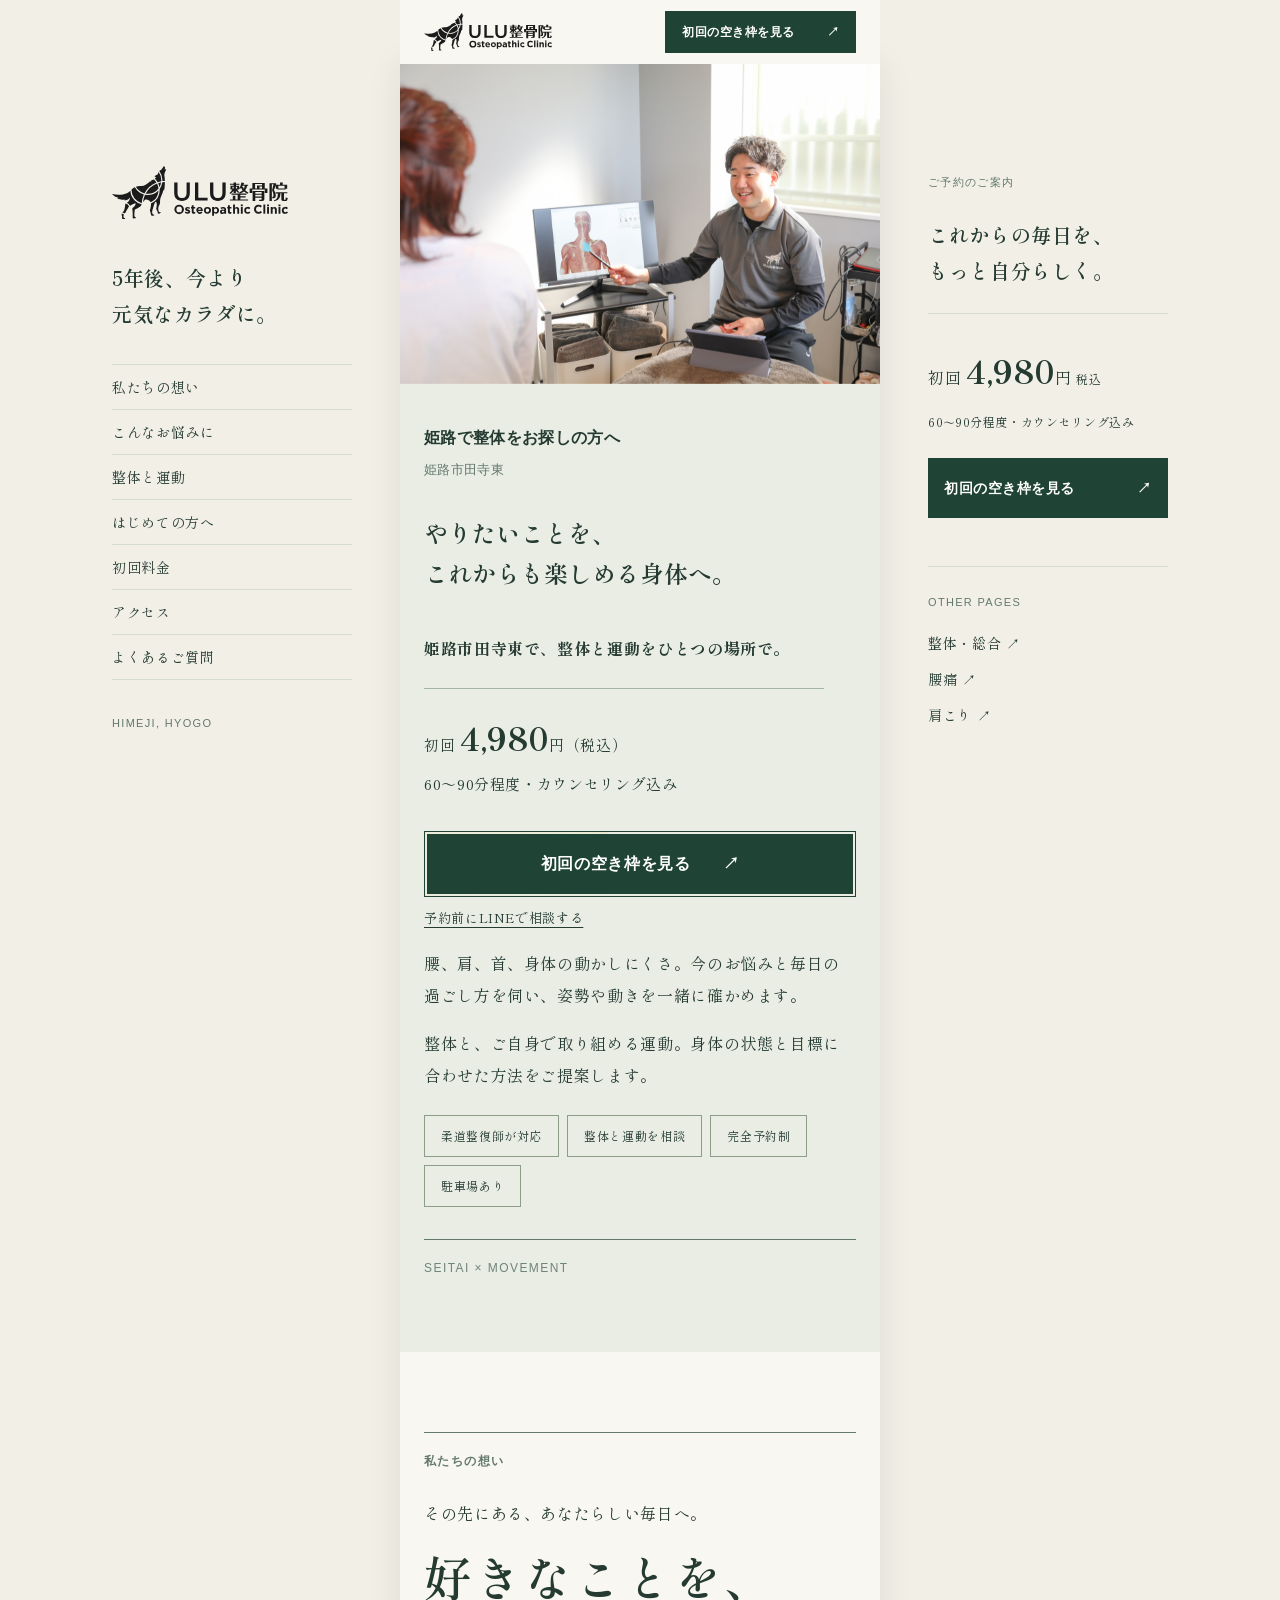
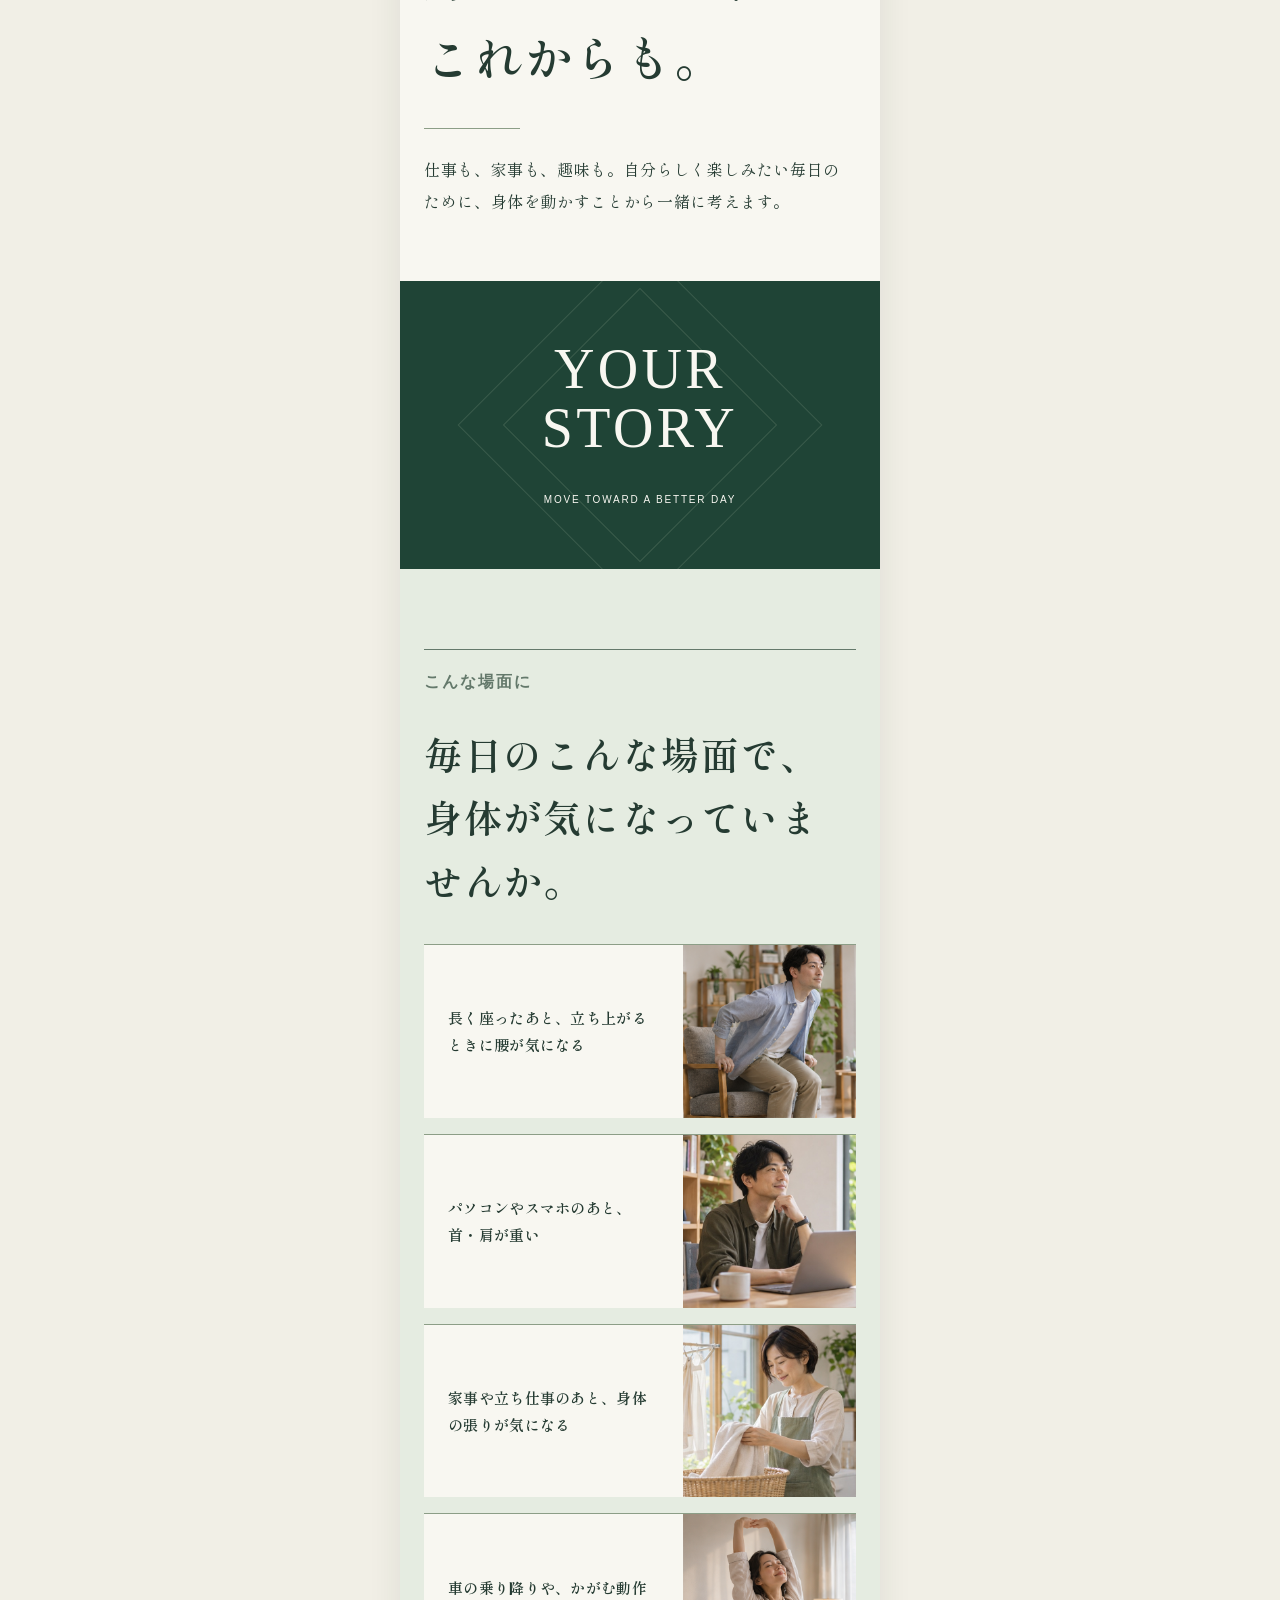
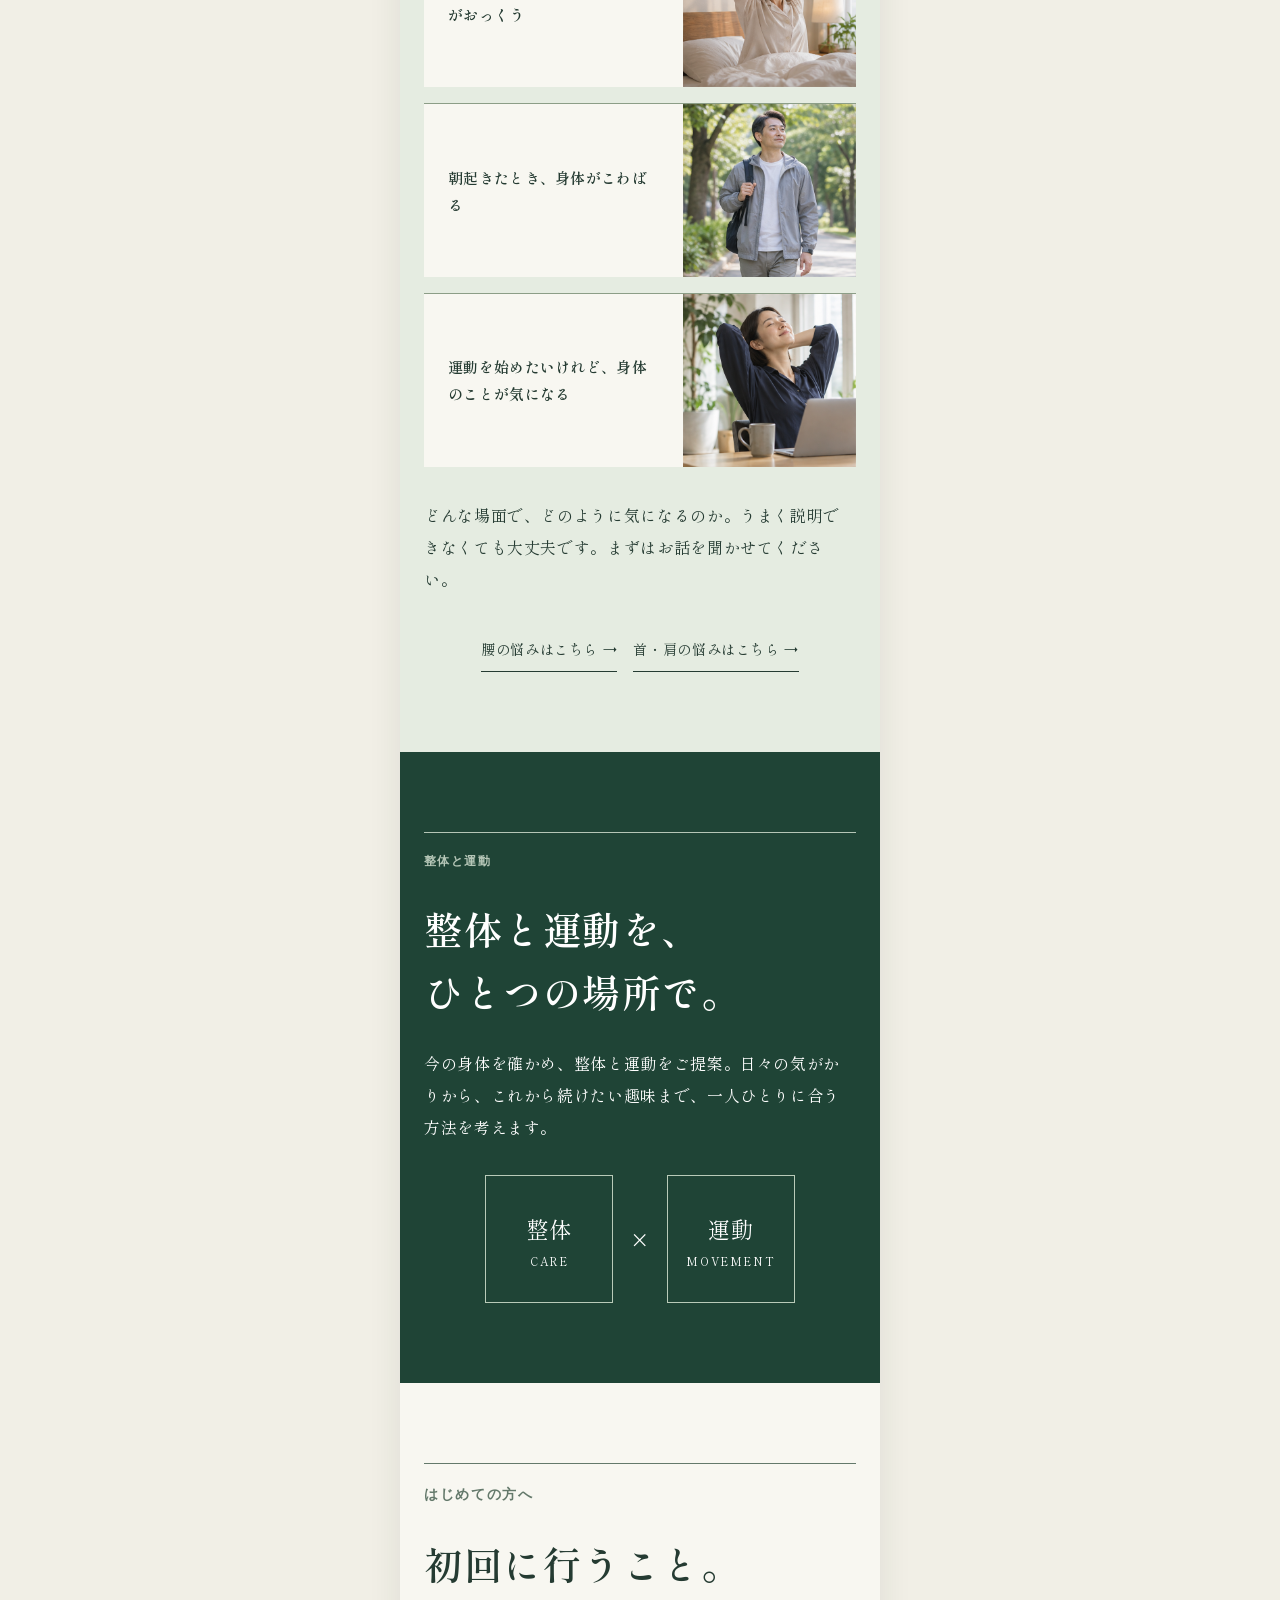
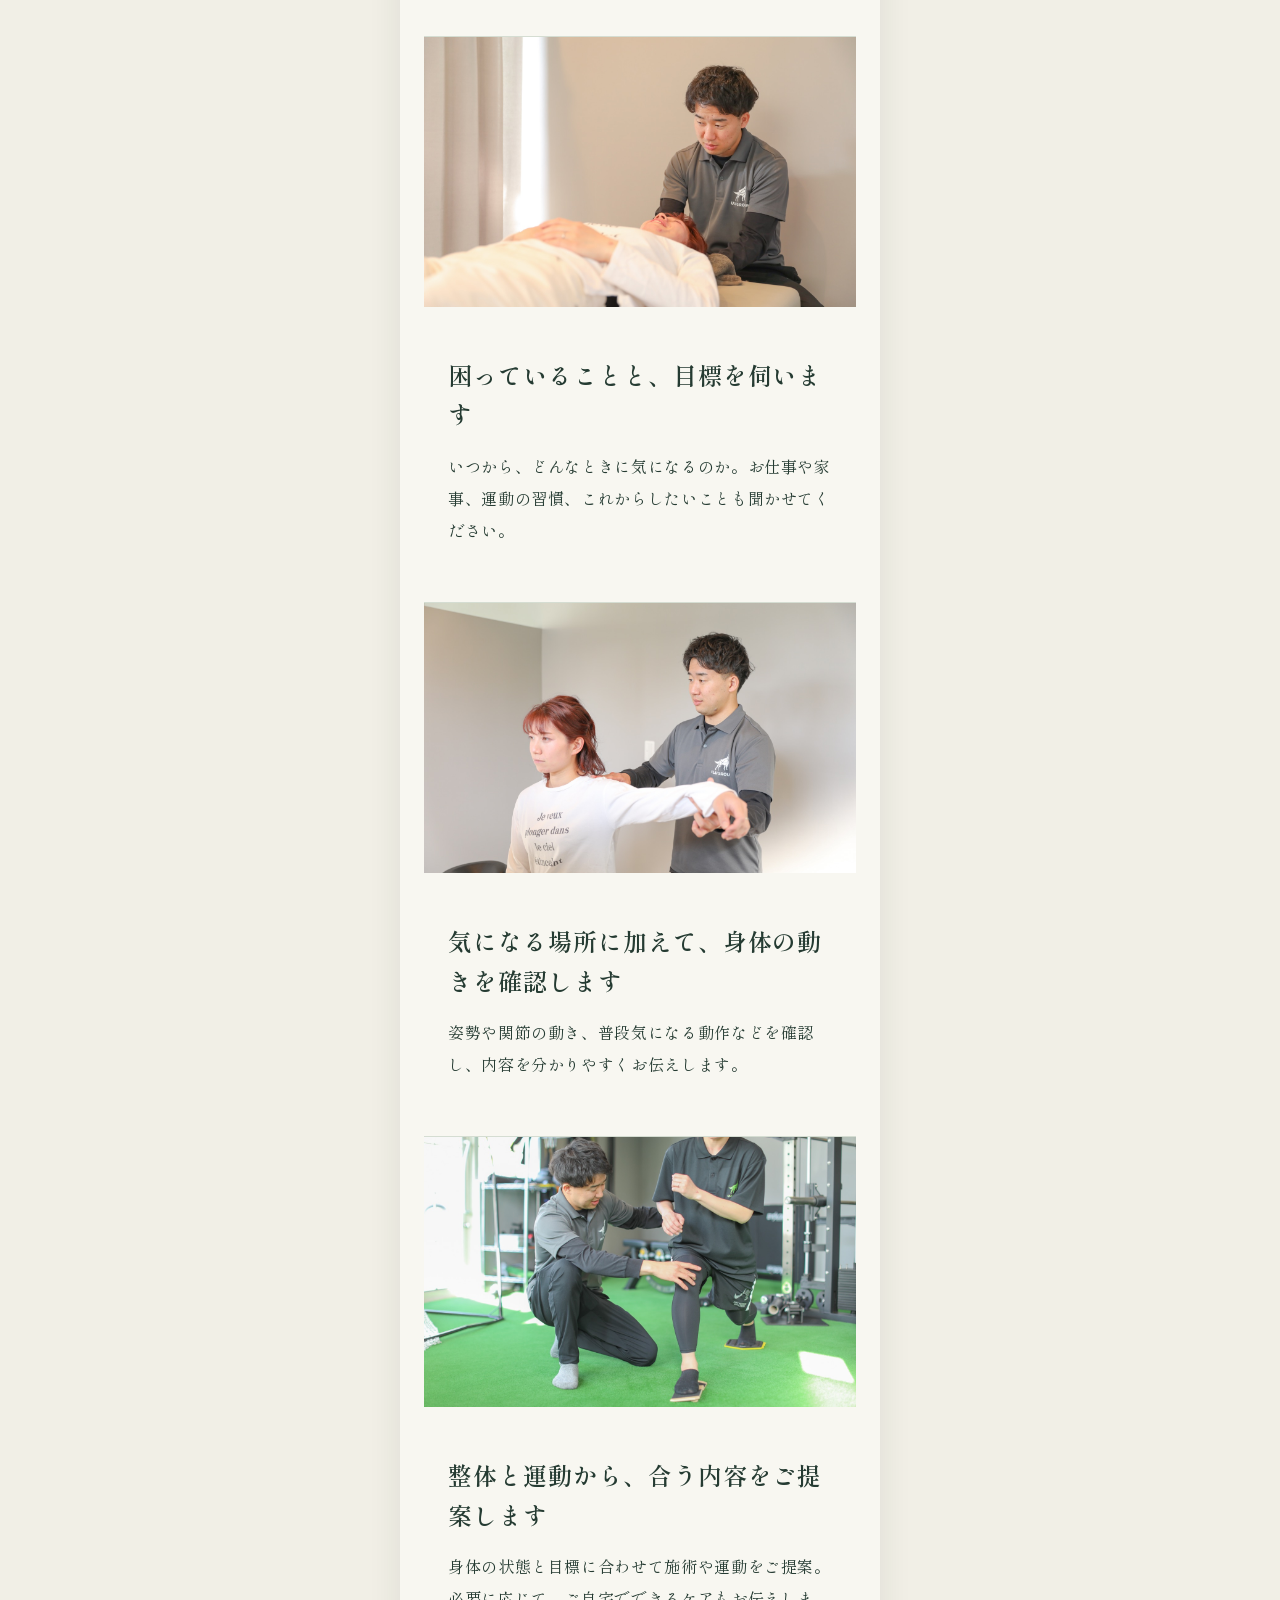
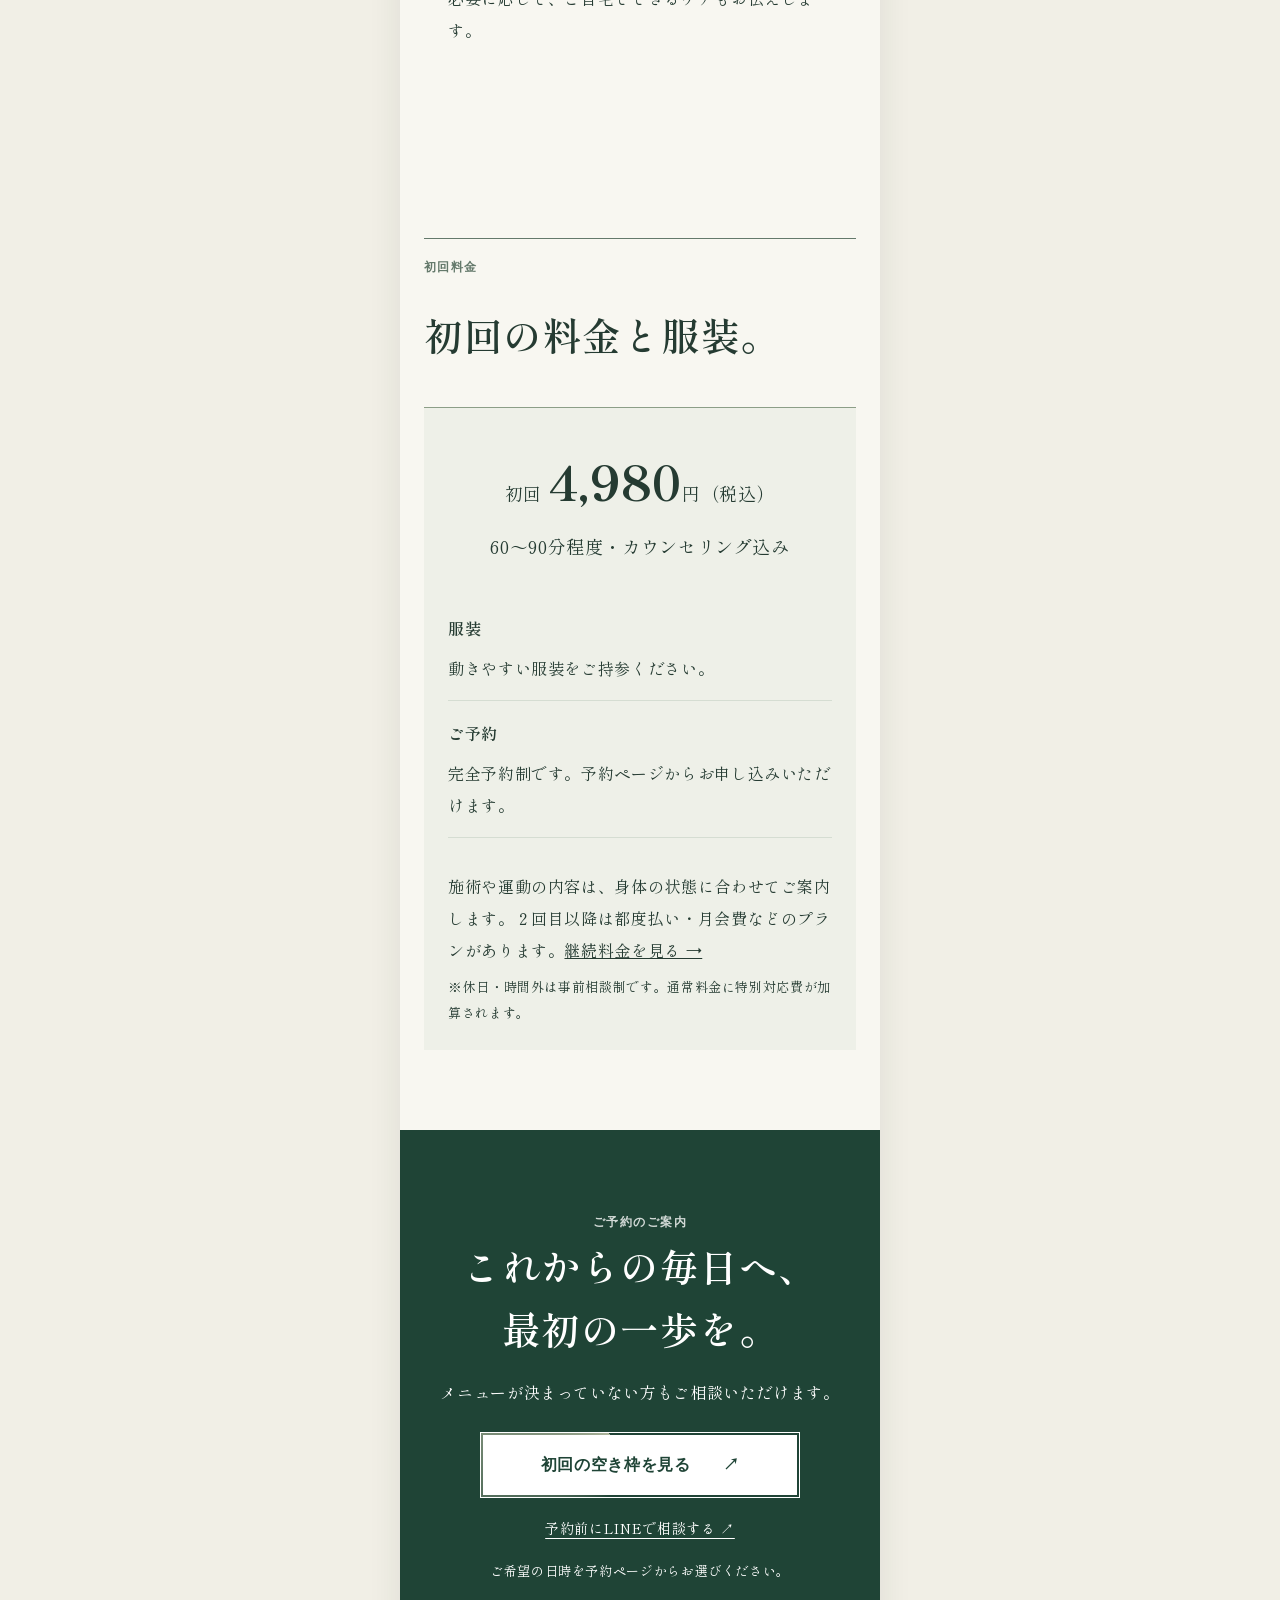
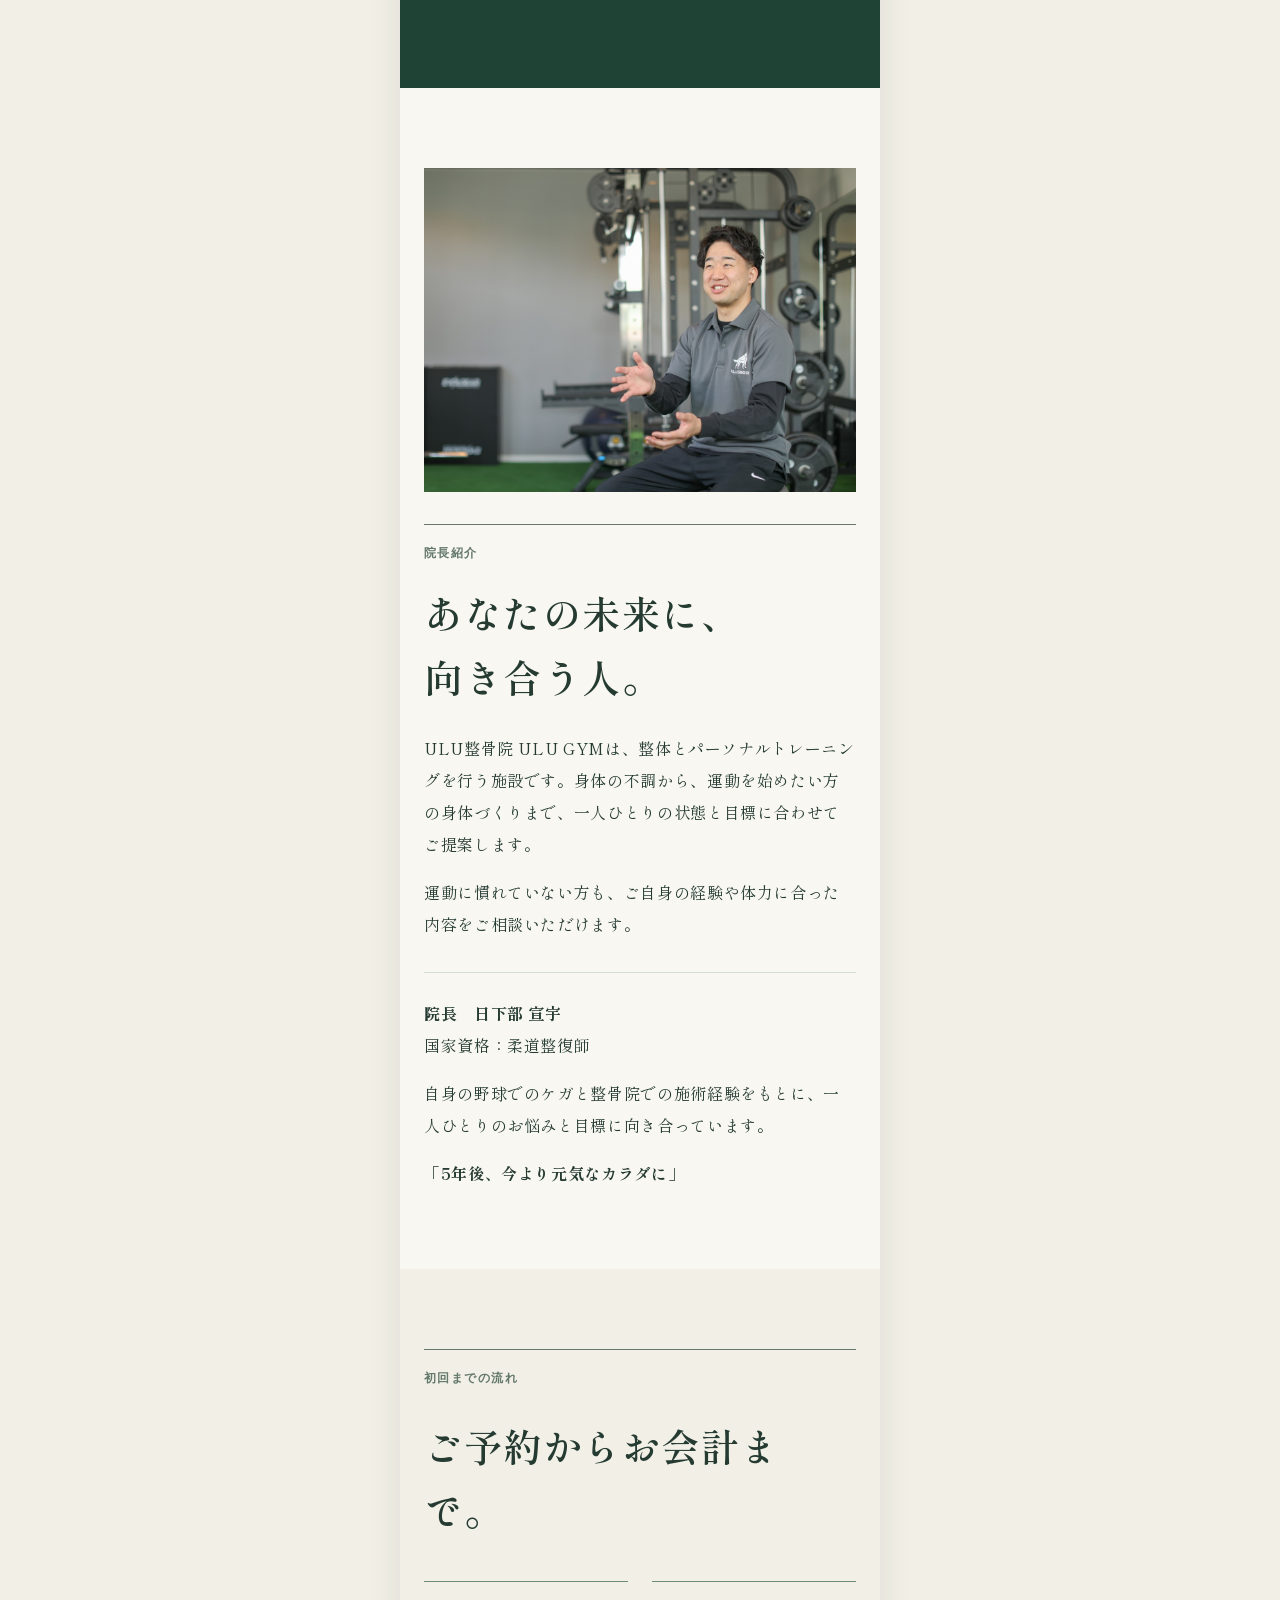
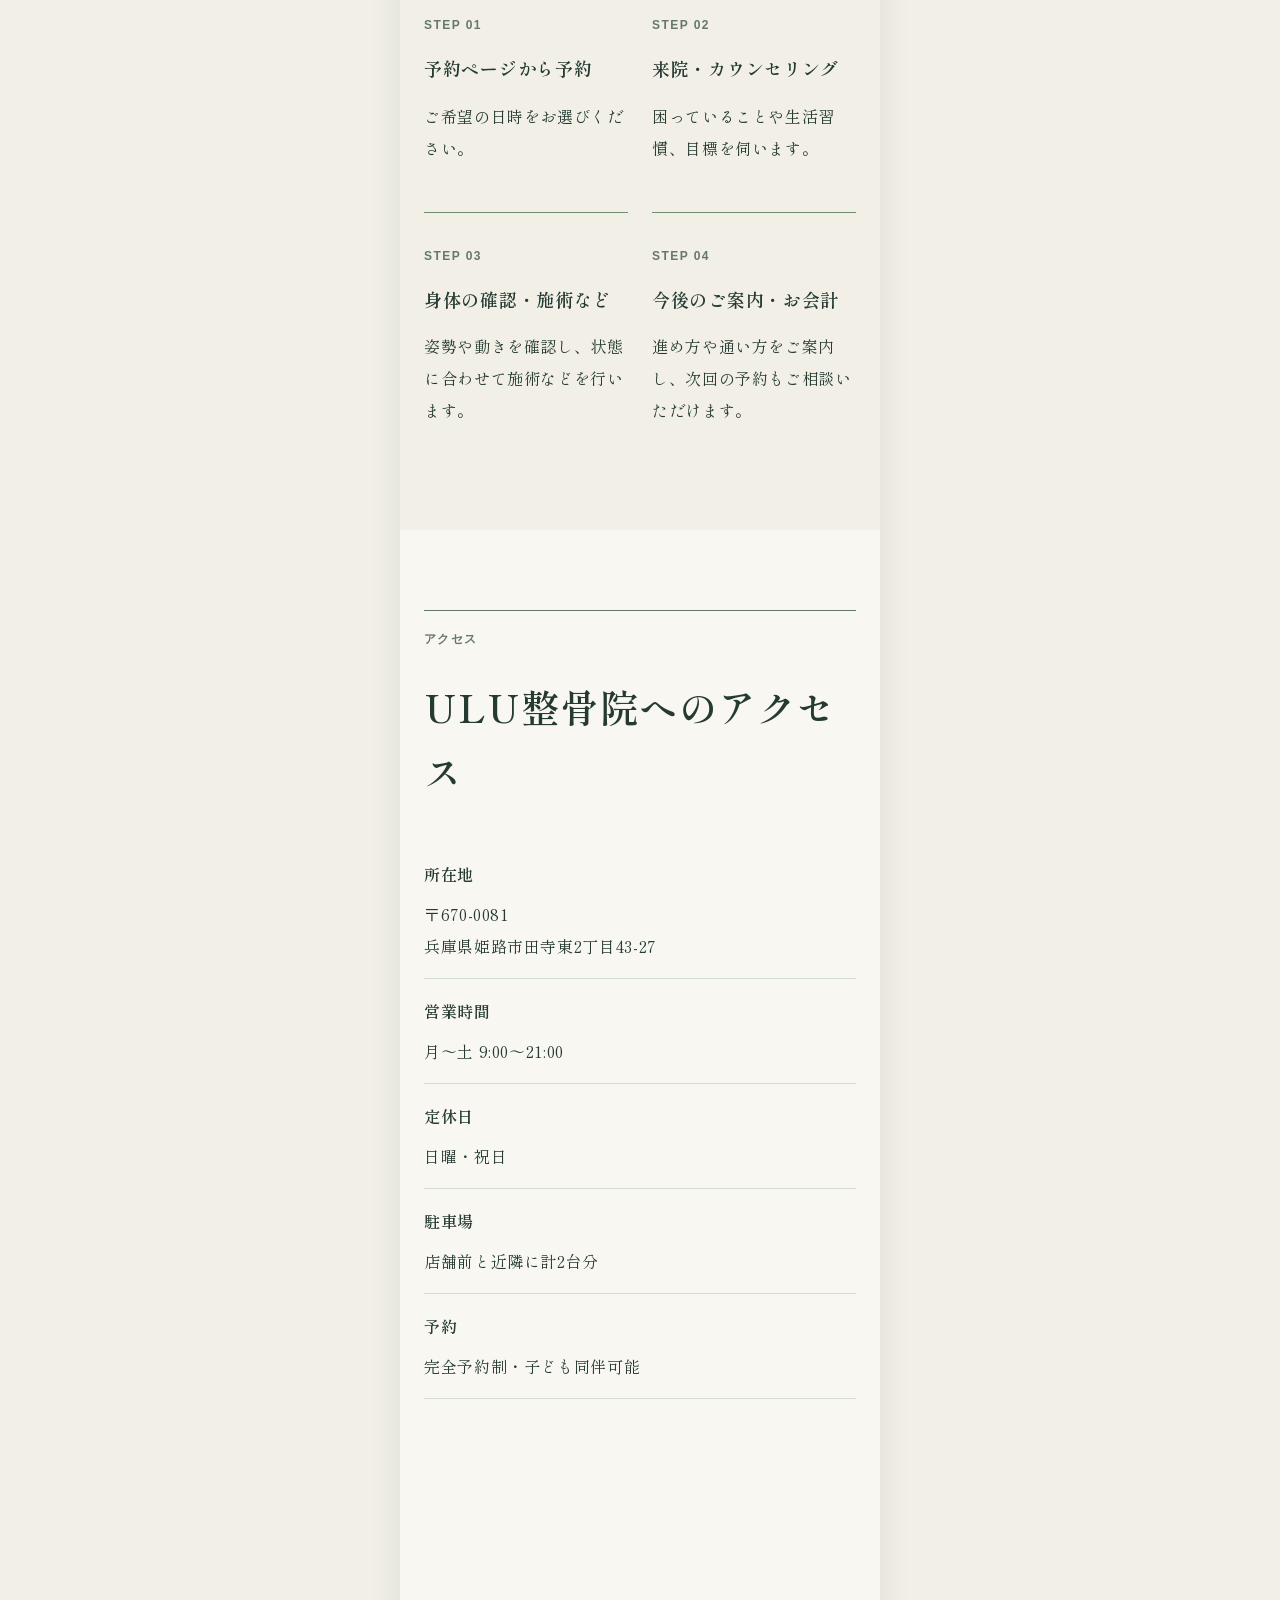
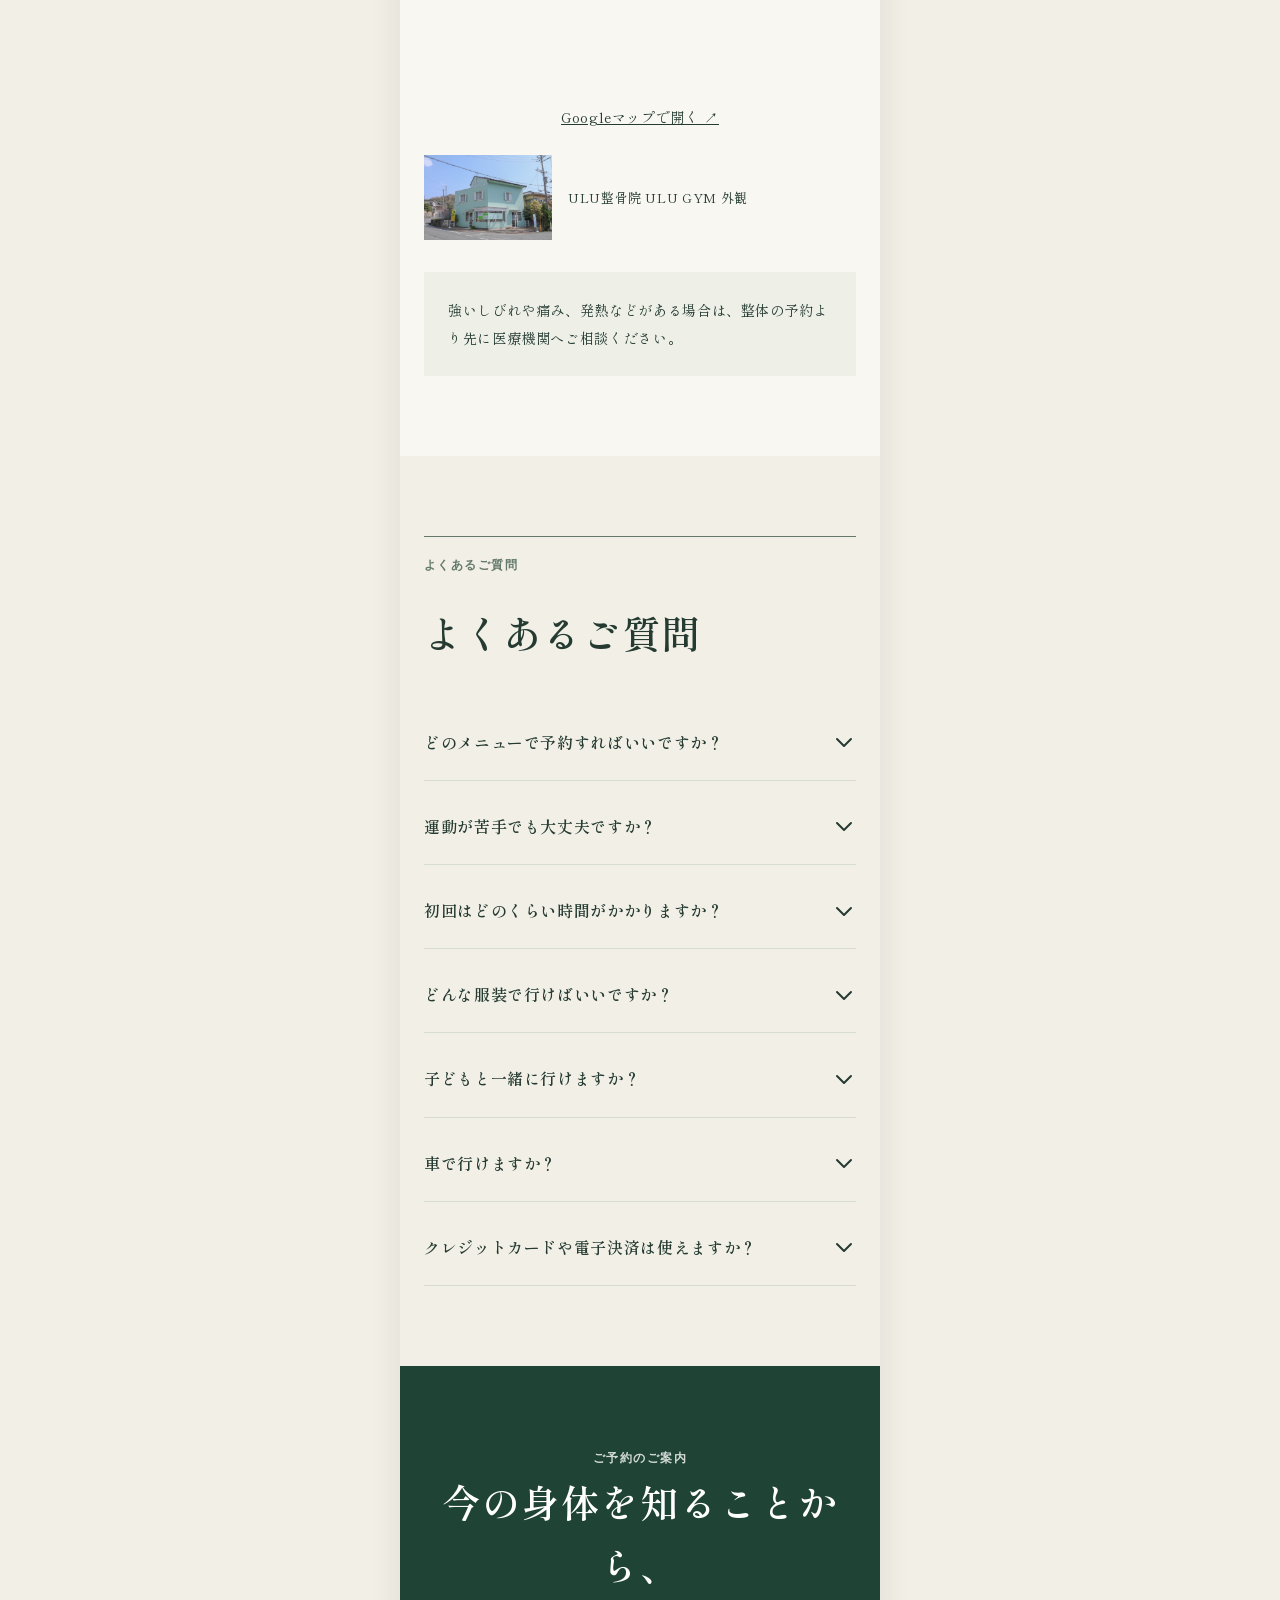
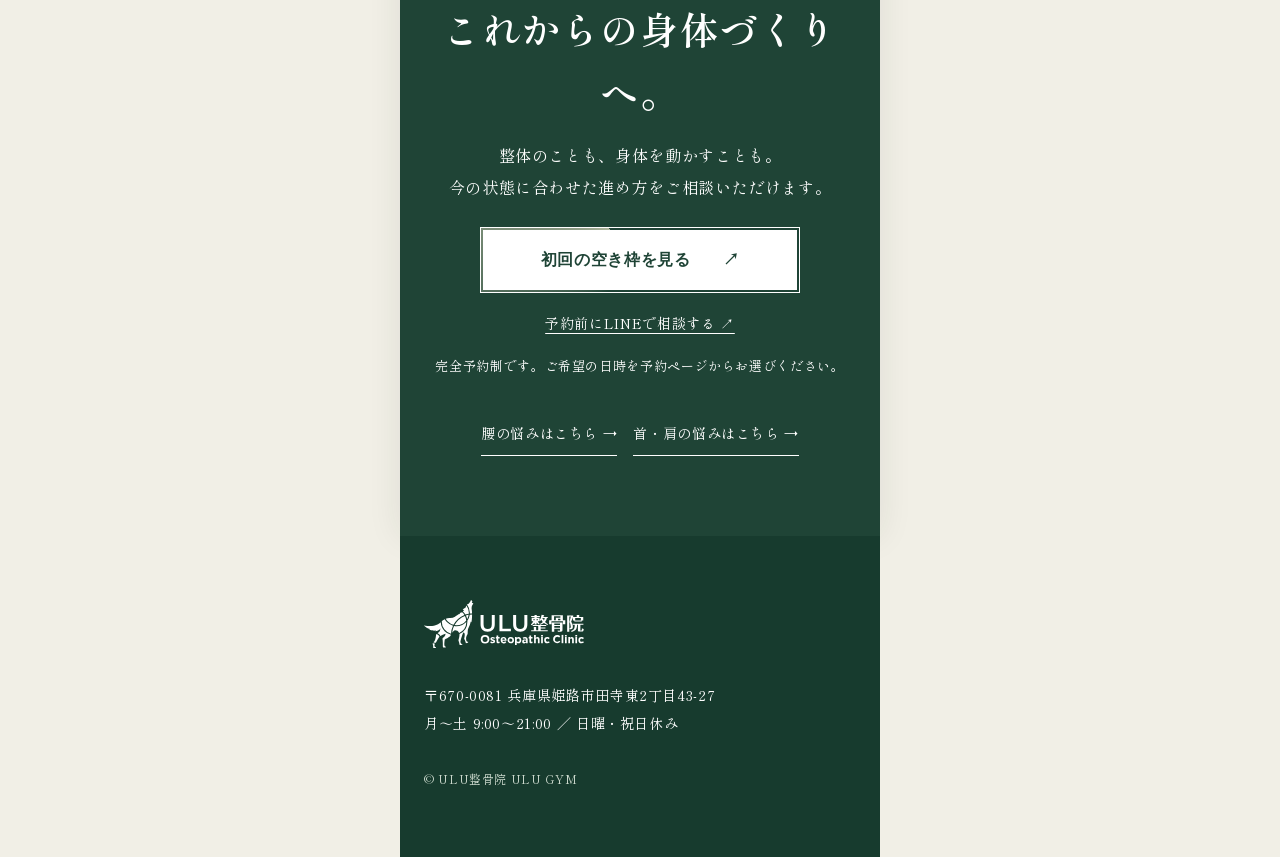
==== commit 3f822c11: "Stage LP copy improvements" ====
--- a/index.html
+++ b/index.html
@@ -1 +1 @@
-<!doctype html><html lang="ja"><head><meta charset="utf-8"><meta name="viewport" content="width=device-width,initial-scale=1"><meta name="description" content="姫路市田寺東のULU整骨院。整体と運動を通じて、身体の悩みやこれからの目標に合わせたケアをご提案します。"><title>姫路で整体をお探しの方へ｜ULU整骨院</title><link rel="stylesheet" href="style.css?v=12"><script defer src="motion.js?v=1"></script><script>(function(w,d,s,l,i){w[l]=w[l]||[];w[l].push({'gtm.start':new Date().getTime(),event:'gtm.js'});var f=d.getElementsByTagName(s)[0],j=d.createElement(s),dl=l!='dataLayer'?'&l='+l:'';j.async=true;j.src='https://www.googletagmanager.com/gtm.js?id='+i+dl;f.parentNode.insertBefore(j,f);})(window,document,'script','dataLayer','GTM-WN6FW2GV');</script><script defer src="tracking.js?v=1"></script></head><body data-theme="general"><noscript><iframe src="https://www.googletagmanager.com/ns.html?id=GTM-WN6FW2GV" height="0" width="0" style="display:none;visibility:hidden" title="Google Tag Manager"></iframe></noscript><header><a class="logo" href="index.html" aria-label="ULU整骨院 トップ"><img src="assets/ulu-clinic-logo-black.svg" alt="" width="136" height="40"></a><span>姫路市田寺東・完全予約制</span><a class="head-cta" href="https://appointment-system.net/book?src=lp_top">予約する <b>↗</b></a></header><main id="app"><section id="top" class="hero"><div class="wrap hero-grid"><div class="hero-copy"><div class="eyebrow">姫路で整体をお探しの方へ<span class="hero-location">姫路市田寺東</span></div><h1>やりたいことを、<br>これからも楽しめる身体へ。</h1><p>腰、肩、首、身体の動かしにくさ。今のお悩みと毎日の過ごし方を伺い、姿勢や動きを一緒に確かめます。</p><p>整体と、ご自身で取り組める運動。身体の状態と目標に合わせた方法をご提案します。</p><div class="tags"><span>柔道整復師が対応</span><span>整体と運動を相談</span><span>完全予約制</span><span>駐車場あり</span></div><div class="hero-kicker">SEITAI <span>×</span> MOVEMENT</div><div class="price-inline">初回 <strong>4,980</strong>円（税込）<br>60〜90分程度・カウンセリング込み</div><a class="button shimmer-button" href="https://appointment-system.net/book?src=lp_top"><span class="shimmer-spark" aria-hidden="true"><span class="shimmer-spin"></span></span><span class="shimmer-label">初回予約はこちら <span>↗</span></span></a><p class="note"><a href="https://lin.ee/pum599o">LINEでのご相談はこちら</a></p></div><div class="hero-photo"><img src="assets/consultation.jpg" alt="身体の相談を受ける院長"></div></div></section><section id="vision" class="story-intro"><div class="wrap story-wrap"><div class="story-content"><div class="story-label">01 &nbsp; OUR WISH</div><p class="story-overline">その先にある、あなたらしい毎日へ。</p><h2>好きなことを、<br>これからも。</h2><div class="story-line"></div><p>仕事も、家事も、趣味も。自分らしく楽しみたい毎日のために、身体を動かすことから一緒に考えます。</p></div><div class="story-image" aria-hidden="true"><span>YOUR<br>STORY</span><small>MOVE TOWARD A BETTER DAY</small></div></div></section><section id="scenes" class="section scene-section"><div class="wrap"><div class="section-head"><div class="en scene-heading"><small>02</small> SCENE <span>こんな場面に</span></div><h2>毎日のこんな場面で、<br>身体が気になっていませんか。</h2></div><div class="scenes"><div class="scene"><div class="scene-copy"><b>Scene 01</b><span class="scene-name">Sitting</span><p>長く座ったあと、立ち上がるときに腰が気になる</p></div><div class="scene-photo" aria-hidden="true" style="background-image:url(assets/scene-grid-b.png);background-position:50% 0%"></div></div><div class="scene"><div class="scene-copy"><b>Scene 02</b><span class="scene-name">Desk work</span><p>パソコンやスマホのあと、首・肩が重い</p></div><div class="scene-photo" aria-hidden="true" style="background-image:url(assets/life-scenes.jpg);background-position:0% 0%"></div></div><div class="scene"><div class="scene-copy"><b>Scene 03</b><span class="scene-name">Daily life</span><p>家事や立ち仕事のあと、身体の張りが気になる</p></div><div class="scene-photo" aria-hidden="true" style="background-image:url(assets/life-scenes.jpg);background-position:0% 100%"></div></div><div class="scene"><div class="scene-copy"><b>Scene 04</b><span class="scene-name">Movement</span><p>車の乗り降りや、かがむ動作がおっくう</p></div><div class="scene-photo" aria-hidden="true" style="background-image:url(assets/scene-grid-b.png);background-position:100% 0%"></div></div><div class="scene"><div class="scene-copy"><b>Scene 05</b><span class="scene-name">Morning</span><p>朝起きたとき、身体がこわばる</p></div><div class="scene-photo" aria-hidden="true" style="background-image:url(assets/scene-grid-b.png);background-position:0% 100%"></div></div><div class="scene"><div class="scene-copy"><b>Scene 06</b><span class="scene-name">Your pace</span><p>運動を始めたいけれど、身体のことが気になる</p></div><div class="scene-photo" aria-hidden="true" style="background-image:url(assets/scene-grid-b.png);background-position:50% 100%"></div></div></div><p class="after">どんな場面で、どのように気になるのか。うまく説明できなくても大丈夫です。まずはお話を聞かせてください。</p><div class="links"><a href="back.html">腰の悩みはこちら →</a><a href="shoulder.html">首・肩の悩みはこちら →</a></div></div></section><section id="method" class="feature-section"><div class="wrap feature-wrap"><div><span class="feature-label">03 &nbsp; ULU METHOD</span><h2>整体と運動を、<br>ひとつの場所で。</h2><p>今の身体を確かめ、整体と運動をご提案。日々の気がかりから、これから続けたい趣味まで、一人ひとりに合う方法を考えます。</p></div><div class="feature-pair"><span>整体<small>CARE</small></span><b>×</b><span>運動<small>MOVEMENT</small></span></div></div></section><section id="first-visit" class="section soft first-section"><div class="wrap"><div class="section-head"><div class="en point-heading">04 &nbsp; FIRST VISIT <span>はじめての方へ</span></div><h2>まず知ることから、<br>あなたに合う一歩を。</h2></div><div class="points"><div class="point"><img src="assets/treatment.jpg" alt="施術の様子" loading="lazy"><div class="point-copy"><strong>POINT 01</strong><h3>困っていることと、目標を伺います</h3><p>いつから、どんなときに気になるのか。お仕事や家事、運動の習慣、これからしたいことも聞かせてください。</p></div></div><div class="point"><img src="assets/shoulder-check.jpg" alt="身体の動きを確認する様子" loading="lazy"><div class="point-copy"><strong>POINT 02</strong><h3>気になる場所に加えて、身体の動きを確認します</h3><p>姿勢や関節の動き、普段気になる動作などを確認し、内容を分かりやすくお伝えします。</p></div></div><div class="point"><img src="assets/movement.jpg" alt="身体の動かし方を確認する様子" loading="lazy"><div class="point-copy"><strong>POINT 03</strong><h3>整体と運動から、合う内容をご提案します</h3><p>身体の状態と目標に合わせて施術や運動をご提案。必要に応じて、ご自宅でできるケアもお伝えします。</p></div></div></div></div></section><section id="price" class="section"><div class="wrap"><div class="section-head"><div class="en">05 &nbsp; PRICE & TIME</div><h2>初回の料金と、<br>過ごし方について。</h2></div><div class="pricebox"><div class="price-number">初回 <strong>4,980</strong>円（税込）<br><span>60〜90分程度・カウンセリング込み</span></div><dl><div><dt>初回の内容</dt><dd>お話を伺う／身体の状態・動きの確認／状態に合わせた施術など／今後の提案</dd></div><div><dt>服装</dt><dd>動きやすい服装をご持参ください。着替えスペースがあります。</dd></div><div><dt>ご予約</dt><dd>完全予約制です。予約ページからお申し込みいただけます。</dd></div></dl><p>施術や運動の内容は、身体の状態に合わせてご案内します。２回目以降は都度払い・月会費などのプランがあります。<a href="https://ulu-gym-seikotsu.com/introduce/price/">継続料金を見る →</a></p><p class="note">※休日・時間外は事前相談制です。通常料金に特別対応費が加算されます。</p></div></div></section><section class="cta"><div class="en">LET'S TALK</div><h2>これからの毎日へ、<br>最初の一歩を。</h2><p>メニューが決まっていない方もご相談いただけます。</p><a class="button shimmer-button" href="https://appointment-system.net/book?src=lp_top"><span class="shimmer-spark" aria-hidden="true"><span class="shimmer-spin"></span></span><span class="shimmer-label">初回予約はこちら <span>↗</span></span></a><p class="line-consult"><a href="https://lin.ee/pum599o">予約前にLINEで相談する ↗</a></p><p class="note">ご希望の日時を予約ページからお選びください。</p></section><section class="section"><div class="wrap about"><img src="assets/director.jpg" alt="ULU整骨院 院長の紹介" loading="lazy"><div><div class="en">06 &nbsp; ABOUT ULU</div><h2>あなたの未来に、<br>向き合う人。</h2><p>ULU整骨院 ULU GYMは、整体とパーソナルトレーニングを行う施設です。身体の不調から、運動を始めたい方の身体づくりまで、一人ひとりの状態と目標に合わせてご提案します。</p><p>運動に慣れていない方も、ご自身の経験や体力に合った内容をご相談いただけます。</p><div class="name"><b>院長　日下部 宣宇</b><br>国家資格：柔道整復師<p>自身の野球でのケガと整骨院での施術経験をもとに、一人ひとりのお悩みと目標に向き合っています。</p><b>「5年後、今より元気なカラダに」</b></div></div></div></section><section class="section soft"><div class="wrap"><div class="section-head"><div class="en">07 &nbsp; FLOW</div><h2>ご相談から、初回まで。</h2></div><div class="steps"><div class="step"><b>STEP 01</b><h3>予約ページから予約</h3><p>ご希望の日時をお選びください。</p></div><div class="step"><b>STEP 02</b><h3>来院・カウンセリング</h3><p>困っていることや生活習慣、目標を伺います。</p></div><div class="step"><b>STEP 03</b><h3>身体の確認・施術など</h3><p>姿勢や動きを確認し、状態に合わせて施術などを行います。</p></div><div class="step"><b>STEP 04</b><h3>今後のご案内・お会計</h3><p>進め方や通い方をご案内し、次回の予約もご相談いただけます。</p></div></div></div></section><section id="access" class="section"><div class="wrap"><div class="section-head"><div class="en">08 &nbsp; ACCESS</div><h2>ULU整骨院へのアクセス</h2></div><div class="access"><div><dl><div><dt>所在地</dt><dd>〒670-0081<br>兵庫県姫路市田寺東2丁目43-27</dd></div><div><dt>営業時間</dt><dd>月〜土 9:00〜21:00</dd></div><div><dt>定休日</dt><dd>日曜・祝日</dd></div><div><dt>駐車場</dt><dd>店舗前と近隣に計2台分</dd></div><div><dt>予約</dt><dd>完全予約制・子ども同伴可能</dd></div></dl></div><div><iframe class="map" title="ULU整骨院の地図" loading="lazy" src="https://maps.google.com/maps?q=%E5%85%B5%E5%BA%AB%E7%9C%8C%E5%A7%AB%E8%B7%AF%E5%B8%82%E7%94%B0%E5%AF%BA%E6%9D%B12%E4%B8%81%E7%9B%AE43-27&output=embed"></iframe><a class="map-link" href="https://www.google.com/maps/search/?api=1&amp;query=34.8591765%2C134.6760666">Googleマップで開く ↗</a></div></div><div class="access-photo"><img src="assets/clinic.jpg" alt="ULU整骨院 ULU GYMの外観" loading="lazy"><span>ULU整骨院 ULU GYM 外観</span></div><div class="warning">強いしびれや痛み、発熱などがある場合は、整体の予約より先に医療機関へご相談ください。</div></div></section><section id="faq" class="section soft"><div class="wrap"><div class="section-head"><div class="en">09 &nbsp; FAQ</div><h2>よくあるご質問</h2></div><div class="faq"><details class="group"><summary><span>どのメニューで予約すればいいですか？</span><svg aria-hidden="true" xmlns="http://www.w3.org/2000/svg" fill="none" viewBox="0 0 24 24" stroke="currentColor"><path stroke-linecap="round" stroke-linejoin="round" stroke-width="2" d="M19 9l-7 7-7-7" /></svg></summary><div class="answer"><p>迷う場合は、<a href="https://lin.ee/pum599o">LINEでお悩みやご希望をお知らせください</a>。身体の状態と目的を伺い、合う内容をご提案します。</p></div></details><details class="group"><summary><span>運動が苦手でも大丈夫ですか？</span><svg aria-hidden="true" xmlns="http://www.w3.org/2000/svg" fill="none" viewBox="0 0 24 24" stroke="currentColor"><path stroke-linecap="round" stroke-linejoin="round" stroke-width="2" d="M19 9l-7 7-7-7" /></svg></summary><div class="answer"><p>運動経験や体力、身体の状態に合わせた内容をご提案します。運動に慣れていない方もご相談ください。</p></div></details><details class="group"><summary><span>初回はどのくらい時間がかかりますか？</span><svg aria-hidden="true" xmlns="http://www.w3.org/2000/svg" fill="none" viewBox="0 0 24 24" stroke="currentColor"><path stroke-linecap="round" stroke-linejoin="round" stroke-width="2" d="M19 9l-7 7-7-7" /></svg></summary><div class="answer"><p>カウンセリングを含めて60〜90分程度です。時間に余裕をもってお越しください。</p></div></details><details class="group"><summary><span>どんな服装で行けばいいですか？</span><svg aria-hidden="true" xmlns="http://www.w3.org/2000/svg" fill="none" viewBox="0 0 24 24" stroke="currentColor"><path stroke-linecap="round" stroke-linejoin="round" stroke-width="2" d="M19 9l-7 7-7-7" /></svg></summary><div class="answer"><p>Tシャツやジャージなど、動きやすい服装をご持参ください。着替えスペースがあります。</p></div></details><details class="group"><summary><span>子どもと一緒に行けますか？</span><svg aria-hidden="true" xmlns="http://www.w3.org/2000/svg" fill="none" viewBox="0 0 24 24" stroke="currentColor"><path stroke-linecap="round" stroke-linejoin="round" stroke-width="2" d="M19 9l-7 7-7-7" /></svg></summary><div class="answer"><p>はい。子ども同伴でお越しいただけます。ご予約時にお知らせください。</p></div></details><details class="group"><summary><span>車で行けますか？</span><svg aria-hidden="true" xmlns="http://www.w3.org/2000/svg" fill="none" viewBox="0 0 24 24" stroke="currentColor"><path stroke-linecap="round" stroke-linejoin="round" stroke-width="2" d="M19 9l-7 7-7-7" /></svg></summary><div class="answer"><p>はい。店舗前と近隣に、計2台分の駐車場があります。</p></div></details><details class="group"><summary><span>クレジットカードや電子決済は使えますか？</span><svg aria-hidden="true" xmlns="http://www.w3.org/2000/svg" fill="none" viewBox="0 0 24 24" stroke="currentColor"><path stroke-linecap="round" stroke-linejoin="round" stroke-width="2" d="M19 9l-7 7-7-7" /></svg></summary><div class="answer"><p>はい。クレジットカード・電子決済に対応しています。</p></div></details></div></div></section><section class="cta"><div class="en">YOUR FIRST STEP</div><h2>今の身体を知ることから、<br>これからの身体づくりへ。</h2><p>整体のことも、身体を動かすことも。<br>今の状態に合わせた進め方をご相談いただけます。</p><a class="button shimmer-button" href="https://appointment-system.net/book?src=lp_top"><span class="shimmer-spark" aria-hidden="true"><span class="shimmer-spin"></span></span><span class="shimmer-label">初回予約はこちら <span>↗</span></span></a><p class="line-consult"><a href="https://lin.ee/pum599o">予約前にLINEで相談する ↗</a></p><p class="note">完全予約制です。ご希望の日時を予約ページからお選びください。</p><div class="links"><a href="back.html">腰の悩みはこちら →</a><a href="shoulder.html">首・肩の悩みはこちら →</a></div></section></main><footer><div class="wrap"><a class="logo" href="index.html" aria-label="ULU整骨院 トップ"><img src="assets/ulu-clinic-logo-white.svg" alt="" width="160" height="48"></a><p>〒670-0081 兵庫県姫路市田寺東2丁目43-27<br>月〜土 9:00〜21:00 ／ 日曜・祝日休み</p><small>© ULU整骨院 ULU GYM</small></div></footer><aside class="mobile-booking" aria-label="初回予約"><div><span>初回</span><strong>4,980円</strong><small>（税込）</small></div><a href="https://appointment-system.net/book?src=lp_top">予約する <span aria-hidden="true">↗</span></a></aside><aside class="desktop-left" aria-label="ページ内のご案内"><div class="rail-inner"><a class="rail-brand" href="#top" aria-label="ページの先頭へ"><img src="assets/ulu-clinic-logo-black.svg" alt="ULU整骨院" width="176" height="56"></a><p class="rail-intro">5年後、今より<br>元気なカラダに。</p><nav aria-label="ページ内メニュー"><a href="#vision">私たちの想い</a><a href="#scenes">こんなお悩みに</a><a href="#method">整体と運動</a><a href="#first-visit">はじめての方へ</a><a href="#price">初回料金</a><a href="#access">アクセス</a><a href="#faq">よくあるご質問</a></nav><span class="rail-location">HIMEJI, HYOGO</span></div></aside><aside class="desktop-right" aria-label="ご予約と関連ページ"><div class="rail-inner"><p class="rail-label">YOUR FIRST STEP</p><p class="rail-heading">これからの毎日を、<br>もっと自分らしく。</p><div class="rail-price">初回 <strong>4,980</strong>円 <small>税込</small></div><p class="rail-note">60〜90分程度・カウンセリング込み</p><a class="rail-book" href="https://appointment-system.net/book?src=lp_top">初回予約はこちら <span aria-hidden="true">↗</span></a><div class="rail-links"><span>OTHER PAGES</span><a href="index.html">整体・総合 ↗</a><a href="back.html">腰痛 ↗</a><a href="shoulder.html">肩こり ↗</a></div></div></aside></body></html>
+<!doctype html><html lang="ja"><head><meta charset="utf-8"><meta name="viewport" content="width=device-width,initial-scale=1"><meta name="description" content="姫路市田寺東のULU整骨院。整体と運動を通じて、身体の悩みやこれからの目標に合わせたケアをご提案します。"><title>姫路で整体をお探しの方へ｜ULU整骨院</title><link rel="stylesheet" href="style.css?v=15"><script defer src="motion.js?v=1"></script><script>(function(w,d,s,l,i){w[l]=w[l]||[];w[l].push({'gtm.start':new Date().getTime(),event:'gtm.js'});var f=d.getElementsByTagName(s)[0],j=d.createElement(s),dl=l!='dataLayer'?'&l='+l:'';j.async=true;j.src='https://www.googletagmanager.com/gtm.js?id='+i+dl;f.parentNode.insertBefore(j,f);})(window,document,'script','dataLayer','GTM-WN6FW2GV');</script><script defer src="tracking.js?v=1"></script></head><body data-theme="general"><noscript><iframe src="https://www.googletagmanager.com/ns.html?id=GTM-WN6FW2GV" height="0" width="0" style="display:none;visibility:hidden" title="Google Tag Manager"></iframe></noscript><header><a class="logo" href="index.html" aria-label="ULU整骨院 トップ"><img src="assets/ulu-clinic-logo-black.svg" alt="" width="136" height="40"></a><span>姫路市田寺東・完全予約制</span><a class="head-cta" href="https://appointment-system.net/book?src=lp_top">初回の空き枠を見る <b>↗</b></a></header><main id="app"><section id="top" class="hero"><div class="wrap hero-grid"><div class="hero-copy"><div class="eyebrow">姫路で整体をお探しの方へ<span class="hero-location">姫路市田寺東</span></div><h1>やりたいことを、<br>これからも楽しめる身体へ。</h1><p class="hero-promise">姫路市田寺東で、整体と運動をひとつの場所で。</p><div class="price-inline">初回 <strong>4,980</strong>円（税込）<br>60〜90分程度・カウンセリング込み</div><a class="button shimmer-button" href="https://appointment-system.net/book?src=lp_top"><span class="shimmer-spark" aria-hidden="true"><span class="shimmer-spin"></span></span><span class="shimmer-label">初回の空き枠を見る <span>↗</span></span></a><p class="note"><a href="https://lin.ee/pum599o">予約前にLINEで相談する</a></p><p>腰、肩、首、身体の動かしにくさ。今のお悩みと毎日の過ごし方を伺い、姿勢や動きを一緒に確かめます。</p><p>整体と、ご自身で取り組める運動。身体の状態と目標に合わせた方法をご提案します。</p><div class="tags"><span>柔道整復師が対応</span><span>整体と運動を相談</span><span>完全予約制</span><span>駐車場あり</span></div><div class="hero-kicker">SEITAI <span>×</span> MOVEMENT</div></div><div class="hero-photo"><img src="assets/consultation.jpg" alt="身体の相談を受ける院長"></div></div></section><section id="vision" class="story-intro"><div class="wrap story-wrap"><div class="story-content"><div class="story-label">私たちの想い</div><p class="story-overline">その先にある、あなたらしい毎日へ。</p><h2>好きなことを、<br>これからも。</h2><div class="story-line"></div><p>仕事も、家事も、趣味も。自分らしく楽しみたい毎日のために、身体を動かすことから一緒に考えます。</p></div><div class="story-image" aria-hidden="true"><span>YOUR<br>STORY</span><small>MOVE TOWARD A BETTER DAY</small></div></div></section><section id="scenes" class="section scene-section"><div class="wrap"><div class="section-head"><div class="en scene-heading">こんな場面に</div><h2>毎日のこんな場面で、<br>身体が気になっていませんか。</h2></div><div class="scenes"><div class="scene"><div class="scene-copy"><h3 class="scene-title">長く座ったあと、立ち上がるときに腰が気になる</h3></div><div class="scene-photo" aria-hidden="true" style="background-image:url(assets/scene-grid-b.png);background-position:50% 0%"></div></div><div class="scene"><div class="scene-copy"><h3 class="scene-title">パソコンやスマホのあと、首・肩が重い</h3></div><div class="scene-photo" aria-hidden="true" style="background-image:url(assets/life-scenes.jpg);background-position:0% 0%"></div></div><div class="scene"><div class="scene-copy"><h3 class="scene-title">家事や立ち仕事のあと、身体の張りが気になる</h3></div><div class="scene-photo" aria-hidden="true" style="background-image:url(assets/life-scenes.jpg);background-position:0% 100%"></div></div><div class="scene"><div class="scene-copy"><h3 class="scene-title">車の乗り降りや、かがむ動作がおっくう</h3></div><div class="scene-photo" aria-hidden="true" style="background-image:url(assets/scene-grid-b.png);background-position:100% 0%"></div></div><div class="scene"><div class="scene-copy"><h3 class="scene-title">朝起きたとき、身体がこわばる</h3></div><div class="scene-photo" aria-hidden="true" style="background-image:url(assets/scene-grid-b.png);background-position:0% 100%"></div></div><div class="scene"><div class="scene-copy"><h3 class="scene-title">運動を始めたいけれど、身体のことが気になる</h3></div><div class="scene-photo" aria-hidden="true" style="background-image:url(assets/scene-grid-b.png);background-position:50% 100%"></div></div></div><p class="after">どんな場面で、どのように気になるのか。うまく説明できなくても大丈夫です。まずはお話を聞かせてください。</p><div class="links"><a href="back.html">腰の悩みはこちら →</a><a href="shoulder.html">首・肩の悩みはこちら →</a></div></div></section><section id="method" class="feature-section"><div class="wrap feature-wrap"><div><span class="feature-label">整体と運動</span><h2>整体と運動を、<br>ひとつの場所で。</h2><p>今の身体を確かめ、整体と運動をご提案。日々の気がかりから、これから続けたい趣味まで、一人ひとりに合う方法を考えます。</p></div><div class="feature-pair"><span>整体<small>CARE</small></span><b>×</b><span>運動<small>MOVEMENT</small></span></div></div></section><section id="first-visit" class="section soft first-section"><div class="wrap"><div class="section-head"><div class="en point-heading">はじめての方へ</div><h2>初回に行うこと。</h2></div><div class="points"><div class="point"><img src="assets/treatment.jpg" alt="施術の様子" loading="lazy"><div class="point-copy"><h3>困っていることと、目標を伺います</h3><p>いつから、どんなときに気になるのか。お仕事や家事、運動の習慣、これからしたいことも聞かせてください。</p></div></div><div class="point"><img src="assets/shoulder-check.jpg" alt="身体の動きを確認する様子" loading="lazy"><div class="point-copy"><h3>気になる場所に加えて、身体の動きを確認します</h3><p>姿勢や関節の動き、普段気になる動作などを確認し、内容を分かりやすくお伝えします。</p></div></div><div class="point"><img src="assets/movement.jpg" alt="身体の動かし方を確認する様子" loading="lazy"><div class="point-copy"><h3>整体と運動から、合う内容をご提案します</h3><p>身体の状態と目標に合わせて施術や運動をご提案。必要に応じて、ご自宅でできるケアもお伝えします。</p></div></div></div></div></section><section id="price" class="section"><div class="wrap"><div class="section-head"><div class="en">初回料金</div><h2>初回の料金と服装。</h2></div><div class="pricebox"><div class="price-number">初回 <strong>4,980</strong>円（税込）<br><span>60〜90分程度・カウンセリング込み</span></div><dl><div><dt>服装</dt><dd>動きやすい服装をご持参ください。</dd></div><div><dt>ご予約</dt><dd>完全予約制です。予約ページからお申し込みいただけます。</dd></div></dl><p>施術や運動の内容は、身体の状態に合わせてご案内します。２回目以降は都度払い・月会費などのプランがあります。<a href="https://ulu-gym-seikotsu.com/introduce/price/">継続料金を見る →</a></p><p class="note">※休日・時間外は事前相談制です。通常料金に特別対応費が加算されます。</p></div></div></section><section class="cta"><div class="en">ご予約のご案内</div><h2>これからの毎日へ、<br>最初の一歩を。</h2><p>メニューが決まっていない方もご相談いただけます。</p><a class="button shimmer-button" href="https://appointment-system.net/book?src=lp_top"><span class="shimmer-spark" aria-hidden="true"><span class="shimmer-spin"></span></span><span class="shimmer-label">初回の空き枠を見る <span>↗</span></span></a><p class="line-consult"><a href="https://lin.ee/pum599o">予約前にLINEで相談する ↗</a></p><p class="note">ご希望の日時を予約ページからお選びください。</p></section><section class="section"><div class="wrap about"><img src="assets/director.jpg" alt="ULU整骨院 院長の紹介" loading="lazy"><div><div class="en">院長紹介</div><h2>あなたの未来に、<br>向き合う人。</h2><p>ULU整骨院 ULU GYMは、整体とパーソナルトレーニングを行う施設です。身体の不調から、運動を始めたい方の身体づくりまで、一人ひとりの状態と目標に合わせてご提案します。</p><p>運動に慣れていない方も、ご自身の経験や体力に合った内容をご相談いただけます。</p><div class="name"><b>院長　日下部 宣宇</b><br>国家資格：柔道整復師<p>自身の野球でのケガと整骨院での施術経験をもとに、一人ひとりのお悩みと目標に向き合っています。</p><b>「5年後、今より元気なカラダに」</b></div></div></div></section><section class="section soft"><div class="wrap"><div class="section-head"><div class="en">初回までの流れ</div><h2>ご予約からお会計まで。</h2></div><div class="steps"><div class="step"><b>STEP 01</b><h3>予約ページから予約</h3><p>ご希望の日時をお選びください。</p></div><div class="step"><b>STEP 02</b><h3>来院・カウンセリング</h3><p>困っていることや生活習慣、目標を伺います。</p></div><div class="step"><b>STEP 03</b><h3>身体の確認・施術など</h3><p>姿勢や動きを確認し、状態に合わせて施術などを行います。</p></div><div class="step"><b>STEP 04</b><h3>今後のご案内・お会計</h3><p>進め方や通い方をご案内し、次回の予約もご相談いただけます。</p></div></div></div></section><section id="access" class="section"><div class="wrap"><div class="section-head"><div class="en">アクセス</div><h2>ULU整骨院へのアクセス</h2></div><div class="access"><div><dl><div><dt>所在地</dt><dd>〒670-0081<br>兵庫県姫路市田寺東2丁目43-27</dd></div><div><dt>営業時間</dt><dd>月〜土 9:00〜21:00</dd></div><div><dt>定休日</dt><dd>日曜・祝日</dd></div><div><dt>駐車場</dt><dd>店舗前と近隣に計2台分</dd></div><div><dt>予約</dt><dd>完全予約制・子ども同伴可能</dd></div></dl></div><div><iframe class="map" title="ULU整骨院の地図" loading="lazy" src="https://maps.google.com/maps?q=%E5%85%B5%E5%BA%AB%E7%9C%8C%E5%A7%AB%E8%B7%AF%E5%B8%82%E7%94%B0%E5%AF%BA%E6%9D%B12%E4%B8%81%E7%9B%AE43-27&output=embed"></iframe><a class="map-link" href="https://www.google.com/maps/search/?api=1&amp;query=34.8591765%2C134.6760666">Googleマップで開く ↗</a></div></div><div class="access-photo"><img src="assets/clinic.jpg" alt="ULU整骨院 ULU GYMの外観" loading="lazy"><span>ULU整骨院 ULU GYM 外観</span></div><div class="warning">強いしびれや痛み、発熱などがある場合は、整体の予約より先に医療機関へご相談ください。</div></div></section><section id="faq" class="section soft"><div class="wrap"><div class="section-head"><div class="en">よくあるご質問</div><h2>よくあるご質問</h2></div><div class="faq"><details class="group"><summary><span>どのメニューで予約すればいいですか？</span><svg aria-hidden="true" xmlns="http://www.w3.org/2000/svg" fill="none" viewBox="0 0 24 24" stroke="currentColor"><path stroke-linecap="round" stroke-linejoin="round" stroke-width="2" d="M19 9l-7 7-7-7" /></svg></summary><div class="answer"><p>迷う場合は、<a href="https://lin.ee/pum599o">LINEでお悩みやご希望をお知らせください</a>。身体の状態と目的を伺い、合う内容をご提案します。</p></div></details><details class="group"><summary><span>運動が苦手でも大丈夫ですか？</span><svg aria-hidden="true" xmlns="http://www.w3.org/2000/svg" fill="none" viewBox="0 0 24 24" stroke="currentColor"><path stroke-linecap="round" stroke-linejoin="round" stroke-width="2" d="M19 9l-7 7-7-7" /></svg></summary><div class="answer"><p>運動経験や体力、身体の状態に合わせた内容をご提案します。運動に慣れていない方もご相談ください。</p></div></details><details class="group"><summary><span>初回はどのくらい時間がかかりますか？</span><svg aria-hidden="true" xmlns="http://www.w3.org/2000/svg" fill="none" viewBox="0 0 24 24" stroke="currentColor"><path stroke-linecap="round" stroke-linejoin="round" stroke-width="2" d="M19 9l-7 7-7-7" /></svg></summary><div class="answer"><p>カウンセリングを含めて60〜90分程度です。時間に余裕をもってお越しください。</p></div></details><details class="group"><summary><span>どんな服装で行けばいいですか？</span><svg aria-hidden="true" xmlns="http://www.w3.org/2000/svg" fill="none" viewBox="0 0 24 24" stroke="currentColor"><path stroke-linecap="round" stroke-linejoin="round" stroke-width="2" d="M19 9l-7 7-7-7" /></svg></summary><div class="answer"><p>Tシャツやジャージなど、動きやすい服装をご持参ください。</p></div></details><details class="group"><summary><span>子どもと一緒に行けますか？</span><svg aria-hidden="true" xmlns="http://www.w3.org/2000/svg" fill="none" viewBox="0 0 24 24" stroke="currentColor"><path stroke-linecap="round" stroke-linejoin="round" stroke-width="2" d="M19 9l-7 7-7-7" /></svg></summary><div class="answer"><p>はい。子ども同伴でお越しいただけます。ご予約時にお知らせください。</p></div></details><details class="group"><summary><span>車で行けますか？</span><svg aria-hidden="true" xmlns="http://www.w3.org/2000/svg" fill="none" viewBox="0 0 24 24" stroke="currentColor"><path stroke-linecap="round" stroke-linejoin="round" stroke-width="2" d="M19 9l-7 7-7-7" /></svg></summary><div class="answer"><p>はい。店舗前と近隣に、計2台分の駐車場があります。</p></div></details><details class="group"><summary><span>クレジットカードや電子決済は使えますか？</span><svg aria-hidden="true" xmlns="http://www.w3.org/2000/svg" fill="none" viewBox="0 0 24 24" stroke="currentColor"><path stroke-linecap="round" stroke-linejoin="round" stroke-width="2" d="M19 9l-7 7-7-7" /></svg></summary><div class="answer"><p>はい。クレジットカード・電子決済に対応しています。</p></div></details></div></div></section><section class="cta"><div class="en">ご予約のご案内</div><h2>今の身体を知ることから、<br>これからの身体づくりへ。</h2><p>整体のことも、身体を動かすことも。<br>今の状態に合わせた進め方をご相談いただけます。</p><a class="button shimmer-button" href="https://appointment-system.net/book?src=lp_top"><span class="shimmer-spark" aria-hidden="true"><span class="shimmer-spin"></span></span><span class="shimmer-label">初回の空き枠を見る <span>↗</span></span></a><p class="line-consult"><a href="https://lin.ee/pum599o">予約前にLINEで相談する ↗</a></p><p class="note">完全予約制です。ご希望の日時を予約ページからお選びください。</p><div class="links"><a href="back.html">腰の悩みはこちら →</a><a href="shoulder.html">首・肩の悩みはこちら →</a></div></section></main><footer><div class="wrap"><a class="logo" href="index.html" aria-label="ULU整骨院 トップ"><img src="assets/ulu-clinic-logo-white.svg" alt="" width="160" height="48"></a><p>〒670-0081 兵庫県姫路市田寺東2丁目43-27<br>月〜土 9:00〜21:00 ／ 日曜・祝日休み</p><small>© ULU整骨院 ULU GYM</small></div></footer><aside class="mobile-booking" aria-label="初回予約"><div><span>初回</span><strong>4,980円</strong><small>（税込）</small></div><a href="https://appointment-system.net/book?src=lp_top">初回の空き枠を見る <span aria-hidden="true">↗</span></a></aside><aside class="desktop-left" aria-label="ページ内のご案内"><div class="rail-inner"><a class="rail-brand" href="#top" aria-label="ページの先頭へ"><img src="assets/ulu-clinic-logo-black.svg" alt="ULU整骨院" width="176" height="56"></a><p class="rail-intro">5年後、今より<br>元気なカラダに。</p><nav aria-label="ページ内メニュー"><a href="#vision">私たちの想い</a><a href="#scenes">こんなお悩みに</a><a href="#method">整体と運動</a><a href="#first-visit">はじめての方へ</a><a href="#price">初回料金</a><a href="#access">アクセス</a><a href="#faq">よくあるご質問</a></nav><span class="rail-location">HIMEJI, HYOGO</span></div></aside><aside class="desktop-right" aria-label="ご予約と関連ページ"><div class="rail-inner"><p class="rail-label">ご予約のご案内</p><p class="rail-heading">これからの毎日を、<br>もっと自分らしく。</p><div class="rail-price">初回 <strong>4,980</strong>円 <small>税込</small></div><p class="rail-note">60〜90分程度・カウンセリング込み</p><a class="rail-book" href="https://appointment-system.net/book?src=lp_top">初回の空き枠を見る <span aria-hidden="true">↗</span></a><div class="rail-links"><span>OTHER PAGES</span><a href="index.html">整体・総合 ↗</a><a href="back.html">腰痛 ↗</a><a href="shoulder.html">肩こり ↗</a></div></div></aside></body></html>
--- a/style.css
+++ b/style.css
@@ -7,7 +7,7 @@
 *{box-sizing:border-box}html{scroll-behavior:smooth}body{margin:0;background:var(--paper);color:var(--ink);font-family:'Klee Subset','Klee One',serif;font-size:16px;line-height:1.9;letter-spacing:.025em}a{color:inherit}img{display:block;max-width:100%}h1,h2,h3,p,dl{margin:0}h1,h2,h3{font-weight:600;line-height:1.55}h1{font-size:clamp(32px,4vw,56px)}h2{font-size:clamp(28px,3vw,40px)}h3{font-size:clamp(20px,2vw,24px)}p{line-height:2}header{height:80px;padding:0 var(--s6);display:flex;align-items:center;gap:var(--s4);background:var(--paper);position:relative;z-index:2}header span{margin-left:auto;font-size:13px;color:var(--muted)}.logo{font-family:'Klee Subset','Klee One',serif;font-weight:600;letter-spacing:.15em;font-size:32px;text-decoration:none;color:var(--deep);white-space:nowrap}.logo small{font-size:12px;letter-spacing:.02em}.head-cta,.button{display:inline-flex;align-items:center;justify-content:center;gap:var(--s4);background:var(--deep);color:#fff;text-decoration:none;padding:var(--s2) var(--s4);border:1px solid var(--deep);border-radius:0;transition:background .3s,color .3s,transform .3s}.head-cta{font-size:13px;padding:var(--s1) var(--s3)}.button:hover,.head-cta:hover{background:#fff;color:var(--deep)}.button:focus-visible,a:focus-visible,summary:focus-visible{outline:3px solid #bb9b5b;outline-offset:4px}.wrap{width:min(100% - 64px,1120px);margin-inline:auto}.hero{background:#ebece3;overflow:hidden}.hero-grid{width:100%;display:grid;grid-template-columns:52% 48%;min-height:720px}.hero-copy{padding:var(--s12) var(--s8);align-self:center}.hero-copy h1{margin:var(--s4) 0;letter-spacing:.04em}.hero-copy p{max-width:560px;margin:0 0 var(--s2)}.eyebrow,.en,.story-label,.feature-label{color:var(--muted);font-size:12px;letter-spacing:.16em;font-weight:600}.hero-photo{position:relative;min-height:720px;overflow:hidden}.hero-photo img{position:absolute;width:100%;height:100%;object-fit:cover;object-position:75% center}.tags{display:flex;flex-wrap:wrap;gap:var(--s1);margin:var(--s3) 0}.tags span{border:1px solid #b6c7b8;padding:var(--s1) var(--s2);font-size:12px}.hero-kicker{font-size:12px;letter-spacing:.18em;color:#718478;margin:var(--s4) 0 var(--s1)}.price-inline{border-top:1px solid #a4b7a6;padding:var(--s2) 0;margin:0 0 var(--s2);max-width:400px;font-size:15px}.price-inline strong{font-size:32px}.hero .button{width:min(100%,320px)}.note{font-size:13px!important;margin-top:var(--s1)!important}.section{padding:var(--s16) 0}.soft{background:var(--cream)}.section-head{max-width:720px;margin:0 auto var(--s8);text-align:center}.section-head h2{margin-top:var(--s2)}.section-head .en{color:#789182}.story-intro{background:#f8f7f1}.story-wrap{width:100%;max-width:none;display:grid;grid-template-columns:1fr 1fr}.story-content{padding:var(--s16) var(--s8);align-self:center}.story-overline{margin:var(--s3) 0 var(--s1)}.story-content h2{font-size:clamp(32px,4vw,48px);margin:0 0 var(--s4)}.story-content p:last-child{max-width:440px;margin-top:var(--s3)}.story-line{height:1px;width:80px;background:#ad9878}.story-image{min-height:560px;background:url('assets/life-scenes.jpg') 100% 100%/300% 200% no-repeat}.scene-section{background:#e5ece1}.scene-section .section-head{text-align:left;margin-left:0}.scene-heading{display:flex;align-items:center;gap:var(--s2);font-size:16px}.scene-heading small{font-size:12px}.scene-heading span{font-size:12px;letter-spacing:.05em}.scenes{display:grid;grid-template-columns:repeat(2,1fr);gap:var(--s3)}.scene{display:grid;grid-template-columns:1fr 42%;min-height:192px;background:#f9f8f2;overflow:hidden}.scene-copy{padding:var(--s3);display:flex;flex-direction:column;justify-content:center}.scene-copy b{font-size:12px;color:#809389}.scene-name{font-size:24px;color:var(--deep);font-weight:600}.scene-copy p{font-size:15px;line-height:1.7}.scene-photo{min-height:192px;background-image:url('assets/life-scenes.jpg');background-size:300% 200%;background-repeat:no-repeat;transition:transform .8s ease}.scene:hover .scene-photo{transform:scale(1.04)}.after{max-width:680px;margin:var(--s8) auto var(--s4);text-align:center}.links{display:flex;flex-wrap:wrap;gap:var(--s2);justify-content:center}.links a{border-bottom:1px solid currentColor;text-decoration:none;padding:var(--s1) 0;font-size:14px}.feature-section{background:var(--deep);color:white;padding:var(--s16) 0}.feature-wrap{display:grid;grid-template-columns:1fr 1fr;gap:var(--s8);align-items:center}.feature-label{color:#b5c6b7}.feature-wrap h2{margin:var(--s3) 0}.feature-wrap p{max-width:480px}.feature-pair{display:flex;align-items:center;justify-content:center;gap:var(--s3)}.feature-pair span{width:176px;height:176px;border:1px solid #b9cbb9;display:flex;align-items:center;justify-content:center;flex-direction:column;border-radius:50%;font-size:24px}.feature-pair small{font-size:11px;letter-spacing:.15em}.feature-pair b{font-size:24px;font-weight:400}.first-section{background:#f8f7f1}.point-heading{font-size:14px}.point-heading span{margin-left:var(--s1)}.points{display:grid;gap:var(--s4)}.point{display:grid;grid-template-columns:1fr 1fr;gap:var(--s8);align-items:center;background:#f0f1e9}.point:nth-child(even) img{order:2}.point img{width:100%;height:100%;max-height:400px;aspect-ratio:4/3;object-fit:cover}.point-copy{padding:var(--s6)}.point-copy strong{font-size:12px;letter-spacing:.18em;color:#728c78}.point-copy h3{margin:var(--s2) 0}.pricebox{max-width:800px;margin:auto;background:#eef0e8;padding:var(--s8);border-top:1px solid #789583}.price-number{font-size:18px;text-align:center}.price-number strong{font-size:48px}.pricebox dl{margin:var(--s4) 0}.pricebox dl div,.access dl div{display:grid;grid-template-columns:160px 1fr;gap:var(--s3);border-bottom:1px solid var(--line);padding:var(--s2) 0}.pricebox dt,.access dt{font-weight:600}dd{margin:0}.pricebox p{margin-top:var(--s2)}.cta{background:var(--deep);color:#fff;text-align:center;padding:var(--s12) var(--s3)}.cta h2{margin-bottom:var(--s2)}.cta p{margin-bottom:var(--s3)}.cta .button{background:#fff;color:var(--deep);border-color:white}.cta .button:hover{background:var(--green);color:white}.cta .links{margin-top:var(--s4)!important}.about{display:grid;grid-template-columns:1fr 1fr;gap:var(--s8);align-items:center}.about img{width:100%;aspect-ratio:4/3;object-fit:cover}.about h2{margin:var(--s2) 0 var(--s3)}.about p{margin:0 0 var(--s2)}.name{border-top:1px solid var(--line);padding-top:var(--s3);margin-top:var(--s4)}.name p{margin-top:var(--s2)}.steps{display:grid;grid-template-columns:repeat(4,1fr);gap:var(--s3)}.step{border-top:1px solid #6d8c75;padding:var(--s3) 0}.step b{font-size:12px;color:#759079;letter-spacing:.12em}.step h3{font-size:18px;margin:var(--s2) 0}.access{display:grid;grid-template-columns:1fr 1fr;gap:var(--s8)}.map{width:100%;height:320px;border:0}.map-link{display:block;text-align:center;margin-top:var(--s2);font-size:14px}.access-photo{display:flex;align-items:center;gap:var(--s2);margin-top:var(--s3);font-size:13px}.access-photo img{width:128px;aspect-ratio:3/2;object-fit:cover}.warning{margin-top:var(--s4);padding:var(--s3);background:#f1f2ec;font-size:14px}.faq{max-width:800px;margin:auto;display:grid;gap:var(--s1)}.faq details{border-bottom:1px solid var(--line)}.faq summary{display:flex;align-items:center;justify-content:space-between;gap:var(--s2);list-style:none;cursor:pointer;padding:var(--s3) 0;font-weight:600}.faq summary::-webkit-details-marker{display:none}.faq summary svg{width:24px;height:24px;flex:none;transition:transform .3s}.faq details[open] summary svg{transform:rotate(-180deg)}.faq .answer{padding:0 0 var(--s3)}footer{background:#173b2e;color:#fff;padding:var(--s8) 0}footer .logo{color:white}footer p{margin:var(--s3) 0;font-size:14px}footer small{font-size:12px;color:#ccd9cd}
 @media(max-width:700px), (min-width:1024px){header{height:64px;padding:0 var(--s3);gap:var(--s2)}header span{display:none}.logo{font-size:24px}.logo small{font-size:10px}.head-cta{font-size:12px;padding:var(--s1) var(--s2);margin-left:auto}.wrap{width:calc(100% - 48px)}.hero-grid{width:100%;display:flex;flex-direction:column;min-height:0}.hero-photo{order:-1;min-height:288px;height:288px}.hero-photo img{object-position:center}.hero-copy{padding:var(--s6) var(--s3) var(--s8)}.hero-copy h1{font-size:28px;margin:var(--s3) 0}.hero-copy p{margin-bottom:var(--s2)}.hero .button{width:100%;max-width:none}.section{padding:var(--s10) 0}.section-head{margin-bottom:var(--s6);text-align:left}.story-wrap{width:100%;display:flex;flex-direction:column}.story-content{padding:var(--s10) var(--s3) var(--s6)}.story-image{min-height:288px}.scene-section .section-head{margin-bottom:var(--s4)}.scenes{grid-template-columns:1fr;gap:var(--s2)}.scene{min-height:152px}.scene-copy{padding:var(--s2)}.scene-name{font-size:20px}.scene-copy p{font-size:14px}.scene-photo{min-height:152px}.after{text-align:left;margin:var(--s6) 0 var(--s4)}.feature-section{padding:var(--s10) 0}.feature-wrap{grid-template-columns:1fr;gap:var(--s4)}.feature-pair{gap:var(--s2)}.feature-pair span{width:128px;height:128px;font-size:22px}.points{gap:var(--s3)}.point{display:flex;flex-direction:column;gap:0;align-items:stretch}.point:nth-child(even) img{order:0}.point img{height:auto;aspect-ratio:16/10}.point-copy{padding:var(--s3)}.pricebox{padding:var(--s3)}.pricebox dl div,.access dl div{grid-template-columns:1fr;gap:var(--s1)}.cta{padding:var(--s10) var(--s3)}.about,.access{grid-template-columns:1fr;gap:var(--s4)}.steps{grid-template-columns:1fr 1fr;gap:var(--s3)}.map{height:256px}}
 @media(prefers-reduced-motion:reduce){html{scroll-behavior:auto}*,*::before,*::after{animation-duration:.01ms!important;animation-iteration-count:1!important;transition-duration:.01ms!important}}
-@keyframes editorial-reveal{from{opacity:.25;transform:translateY(16px);filter:blur(4px)}to{opacity:1;transform:translateY(0);filter:blur(0)}}
+@keyframes editorial-reveal{from{transform:translateY(8px)}to{transform:translateY(0)}}
 .is-revealed{animation:editorial-reveal .8s cubic-bezier(.22,1,.36,1) both}
 @media(prefers-reduced-motion:reduce){.is-revealed{animation:none}}
 @media(max-width:700px), (min-width:1024px){.hero-copy h1{font-size:24px;letter-spacing:0}}
@@ -22,8 +22,8 @@
 body[data-theme="shoulder"]{--ink:#303b4d;--green:#667795;--deep:#394b68;--muted:#68778c;--paper:#f5f6f5;--cream:#e9edf1;--line:#cfd7df;--hero:#dce5eb;--scene-bg:#dbe4ea;--panel:#e8edf1;--footer:#293b56;--accent:#889bb1}
 .hero{background:var(--hero)}.scene-section{background:var(--scene-bg)}.story-intro,.first-section{background:var(--paper)}.point,.pricebox,.warning{background:var(--panel)}footer{background:var(--footer)}.section-head .en,.point-copy strong,.step b{color:var(--muted)}
 .story-image{background:var(--deep);color:var(--paper);display:flex;flex-direction:column;justify-content:center;align-items:center;min-height:560px;overflow:hidden;position:relative}.story-image:before,.story-image:after{content:'';position:absolute;border:1px solid var(--accent);border-radius:50%;width:320px;height:320px;opacity:.45}.story-image:after{width:440px;height:440px}.story-image span{font-size:clamp(56px,8vw,112px);line-height:1.05;letter-spacing:.08em;text-align:center;position:relative;z-index:1}.story-image small{margin-top:var(--s4);letter-spacing:.18em;position:relative;z-index:1}.scene-number{display:flex;align-items:center;justify-content:center;color:var(--accent);background:var(--panel);font-size:clamp(64px,7vw,96px);line-height:1;opacity:.75;transition:transform .6s ease}.scene:hover .scene-number{transform:scale(1.08)}
-@keyframes image-enter{from{opacity:.4;transform:scale(1.04)}to{opacity:1;transform:scale(1)}}
-@keyframes line-enter{from{opacity:.3;transform:translateX(-24px)}to{opacity:1;transform:translateX(0)}}
+@keyframes image-enter{from{transform:scale(1.02)}to{transform:scale(1)}}
+@keyframes line-enter{from{transform:translateX(-8px)}to{transform:translateX(0)}}
 .hero-photo img{animation:image-enter 1.4s ease both}.hero-copy h1{animation:editorial-reveal 1s ease both}.story-image.is-revealed{animation:image-enter 1.2s ease both}.section-head.is-revealed,.step.is-revealed{animation:line-enter .8s ease both}.scene:nth-child(even).is-revealed,.point:nth-child(even).is-revealed{animation-delay:.12s}.feature-pair span{transition:transform .6s ease,border-color .6s ease}.feature-pair:hover span:first-child{transform:translateX(8px)}.feature-pair:hover span:last-child{transform:translateX(-8px)}
 @media(max-width:700px), (min-width:1024px){.story-image{min-height:288px}.story-image:before{width:192px;height:192px}.story-image:after{width:256px;height:256px}.story-image span{font-size:56px}.scene-number{font-size:64px}}
 @media(prefers-reduced-motion:reduce){.hero-photo img,.hero-copy h1,.story-image.is-revealed,.section-head.is-revealed,.step.is-revealed{animation:none}.feature-pair:hover span,.scene:hover .scene-number{transform:none}}
@@ -78,3 +78,6 @@
 @media(max-width:360px){.hero-copy h1{font-size:25px}.scene-copy{padding:var(--s2)}}
 .hero-location{display:block;margin-top:var(--s1);font-size:13px;font-weight:400;color:var(--muted)}
 @media(max-width:700px),(min-width:1024px){body[data-theme="general"] .hero-copy h1{font-size:24px;letter-spacing:0}}
+.hero-copy .hero-promise{font-weight:700;margin:var(--s2) 0 var(--s3)}
+.scene-copy .scene-title{font-size:16px;line-height:1.8;letter-spacing:.02em}
+@media(max-width:700px),(min-width:1024px){.scene-copy .scene-title{font-size:15px}}
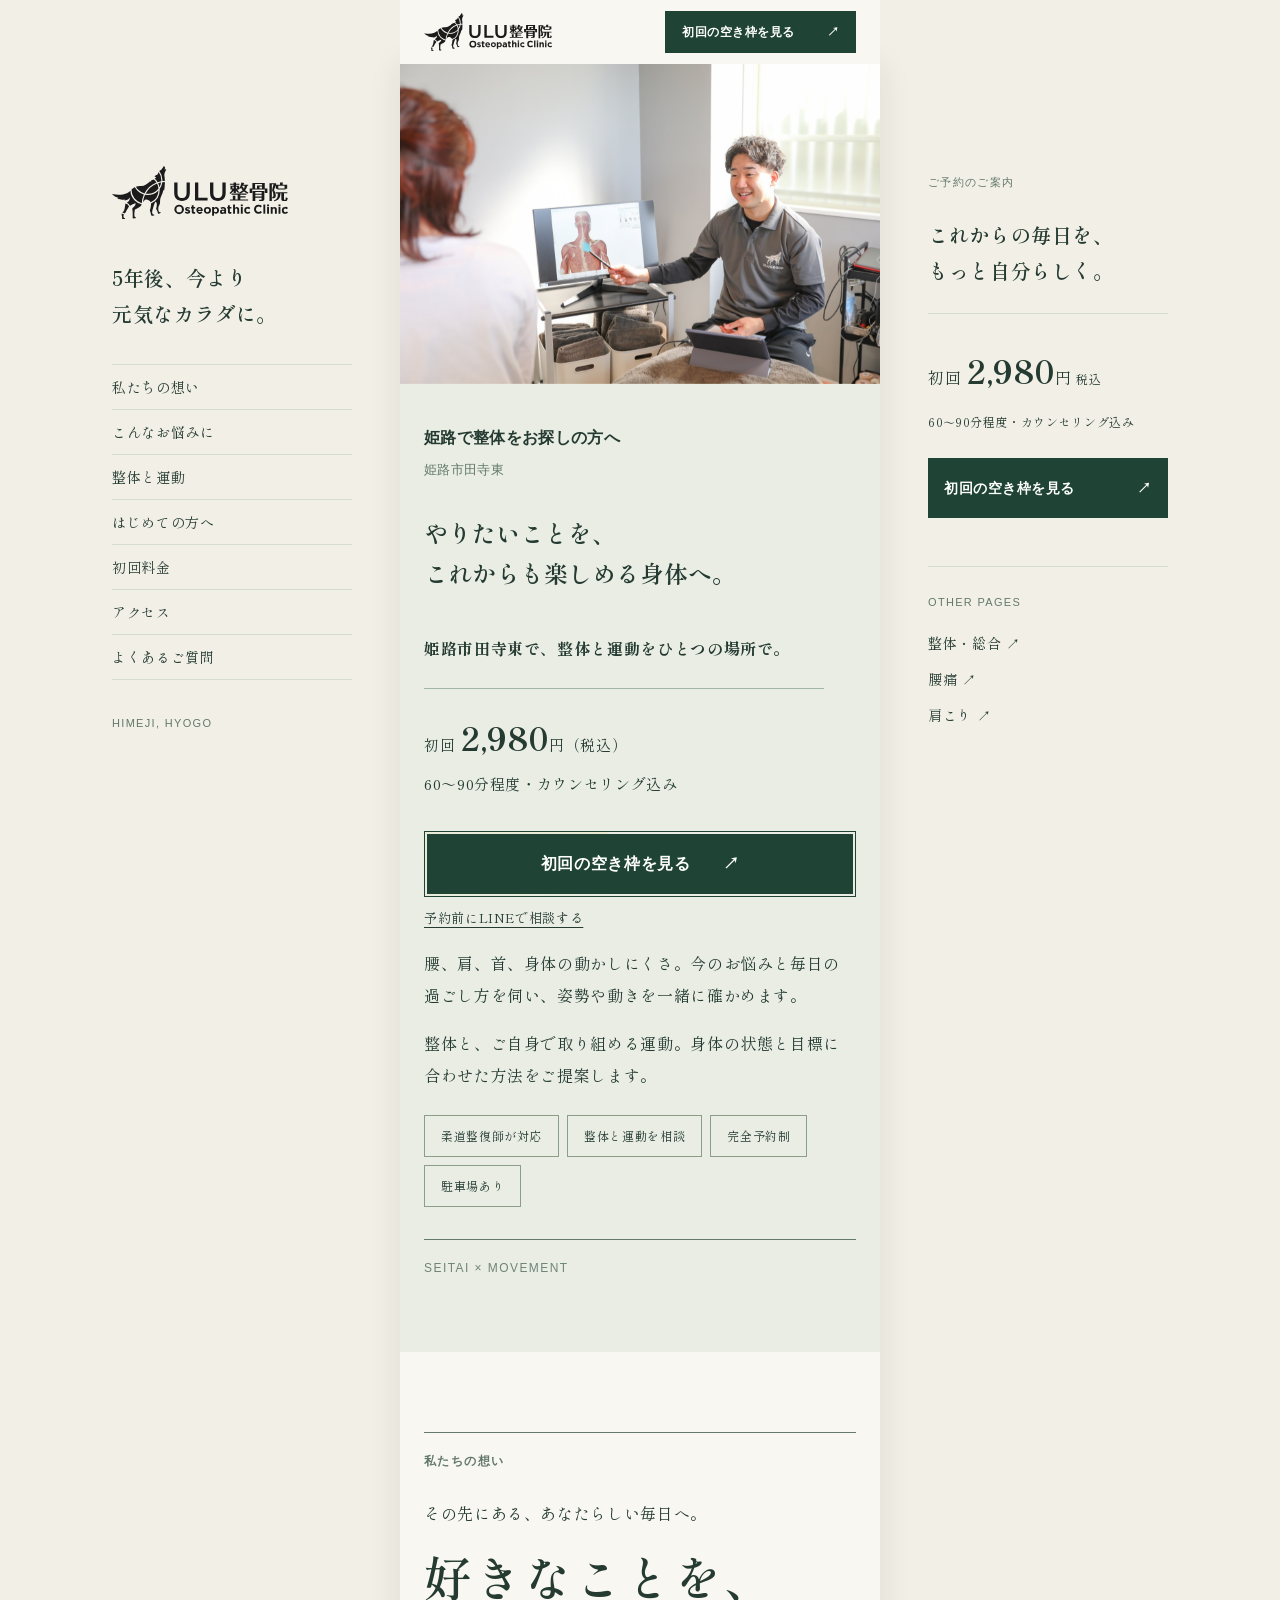
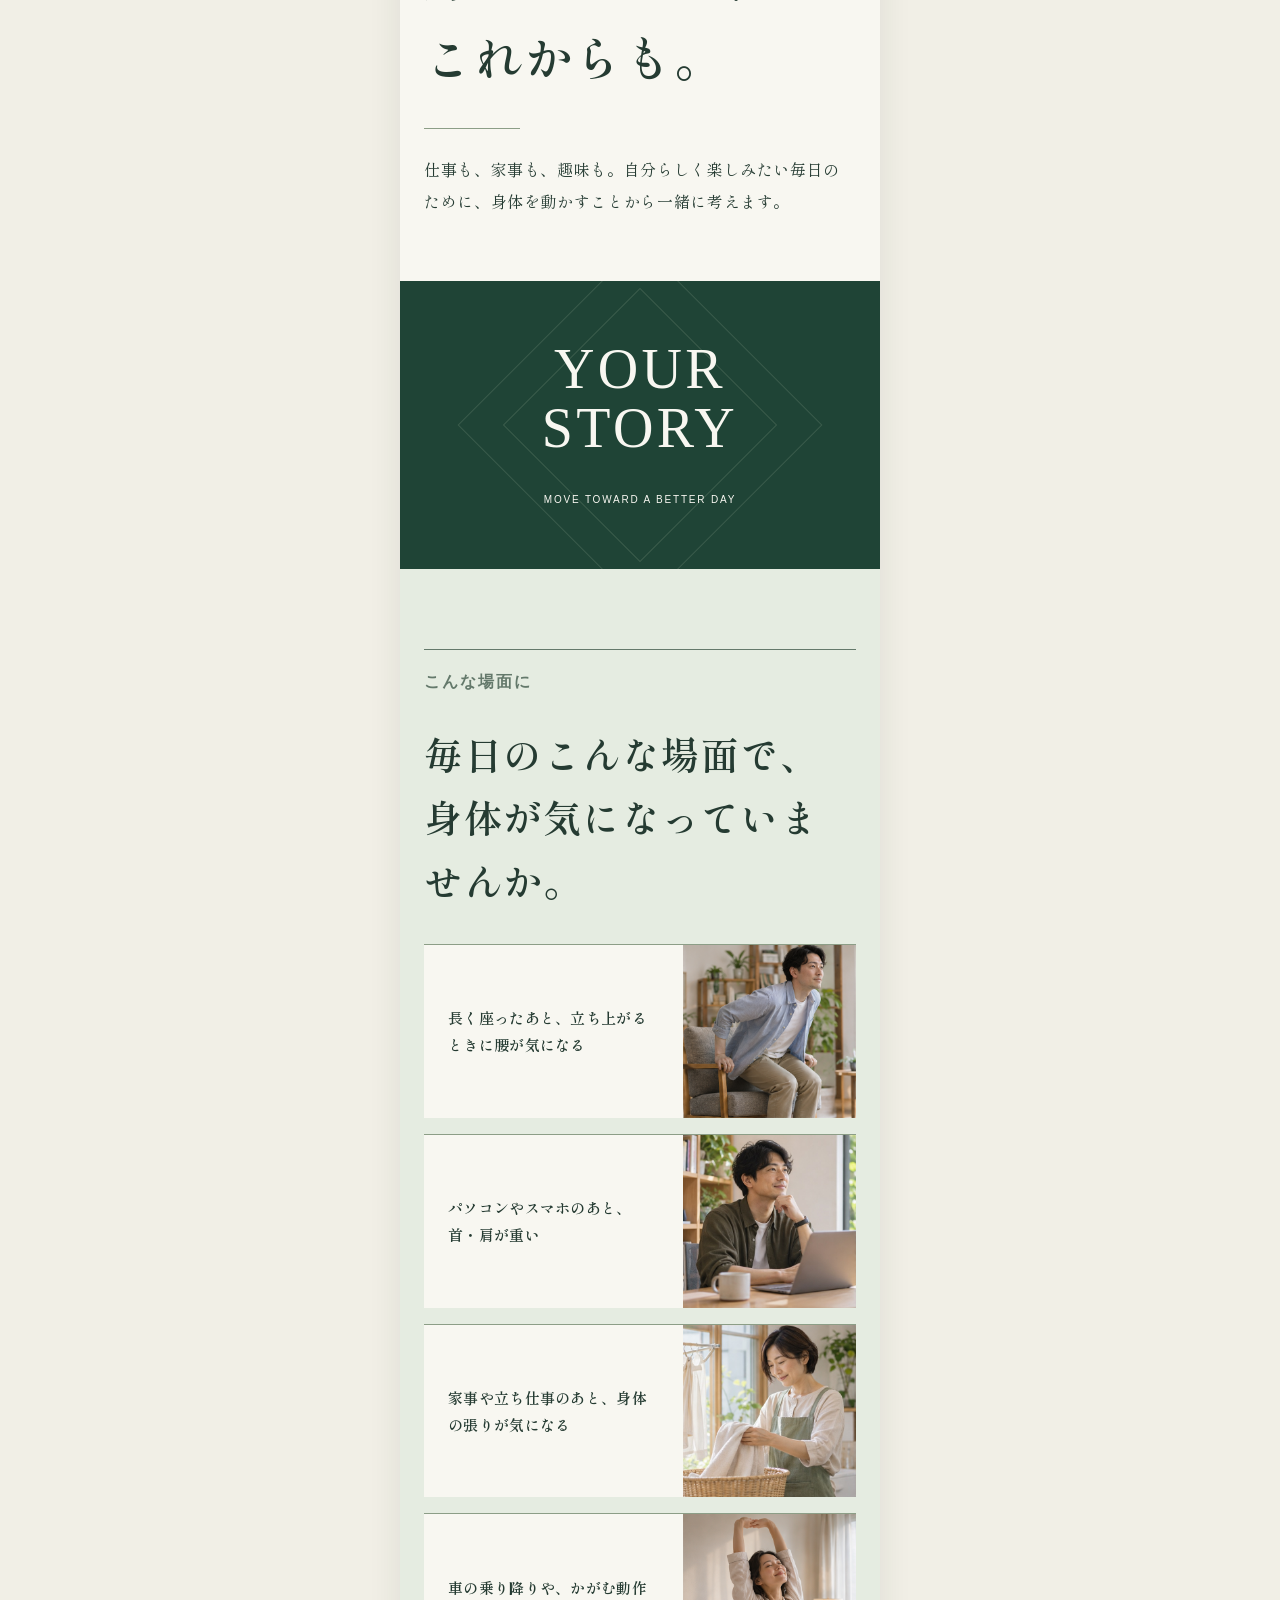
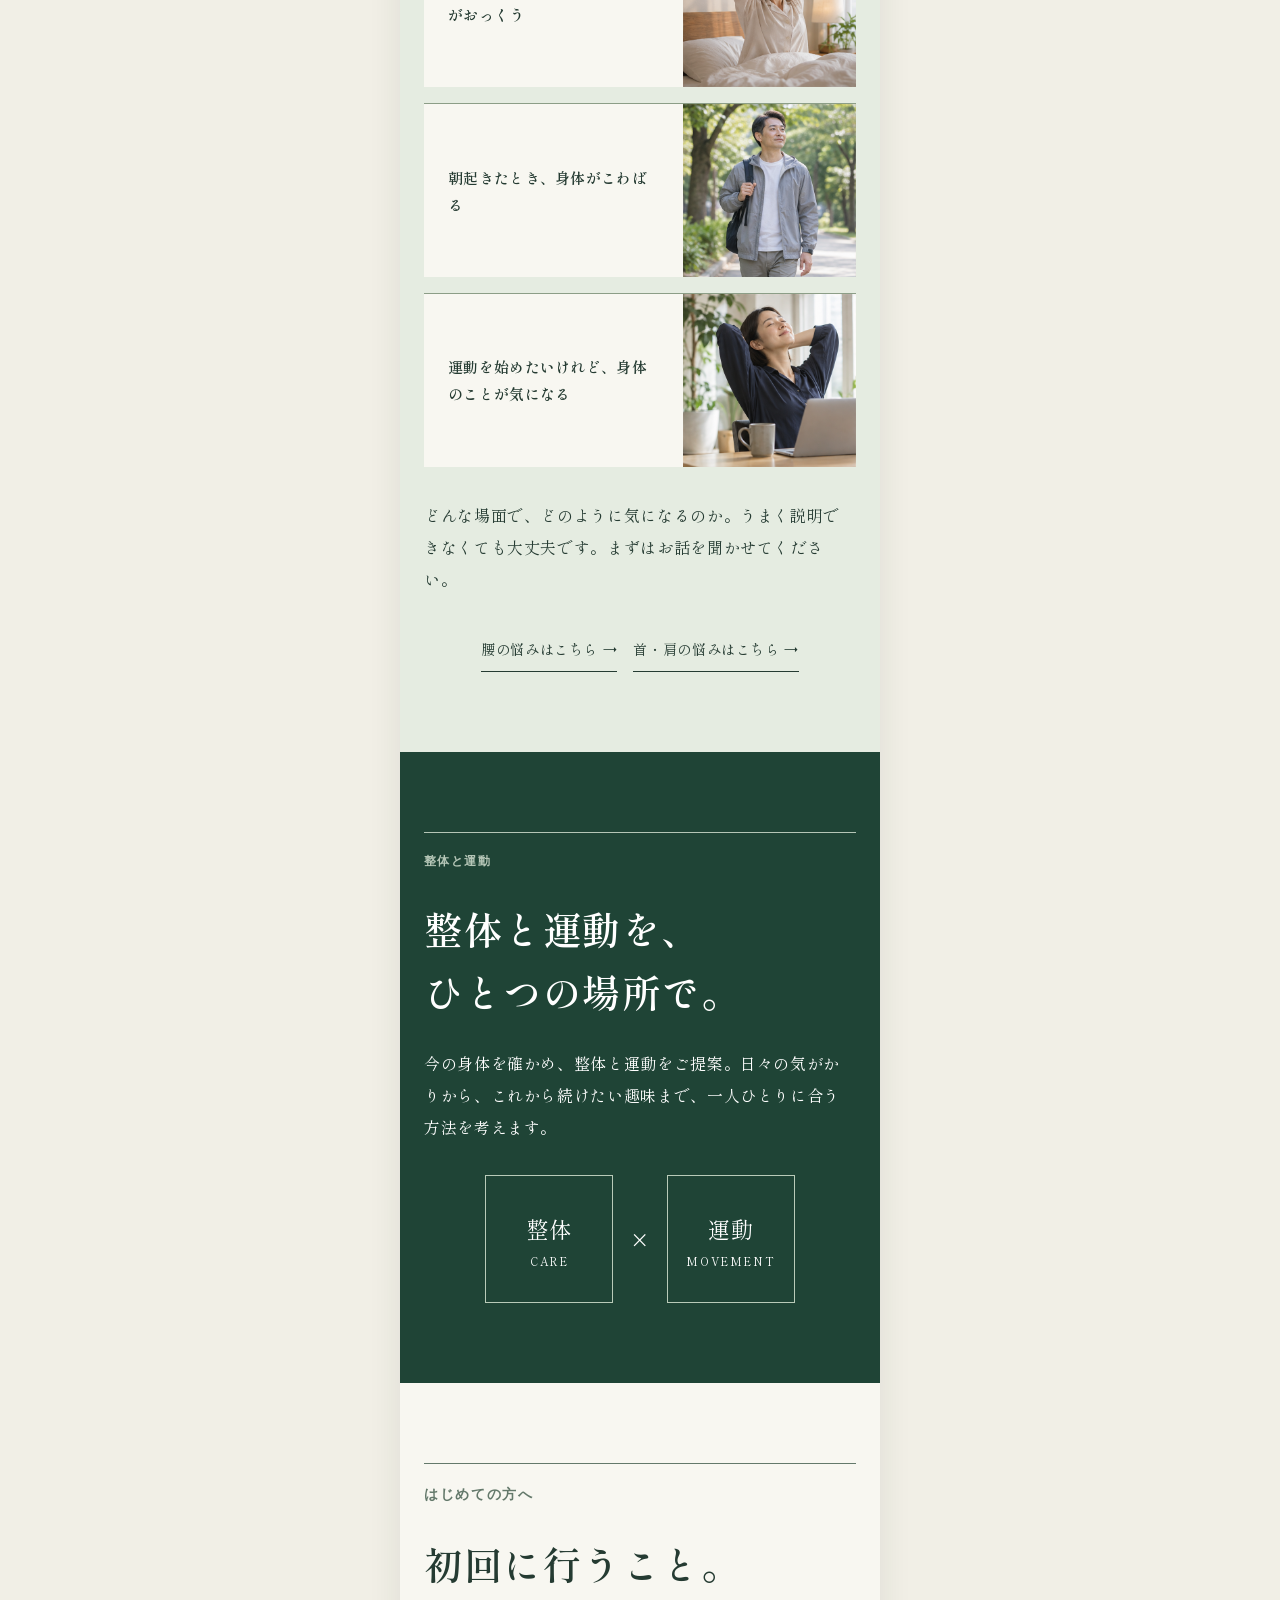
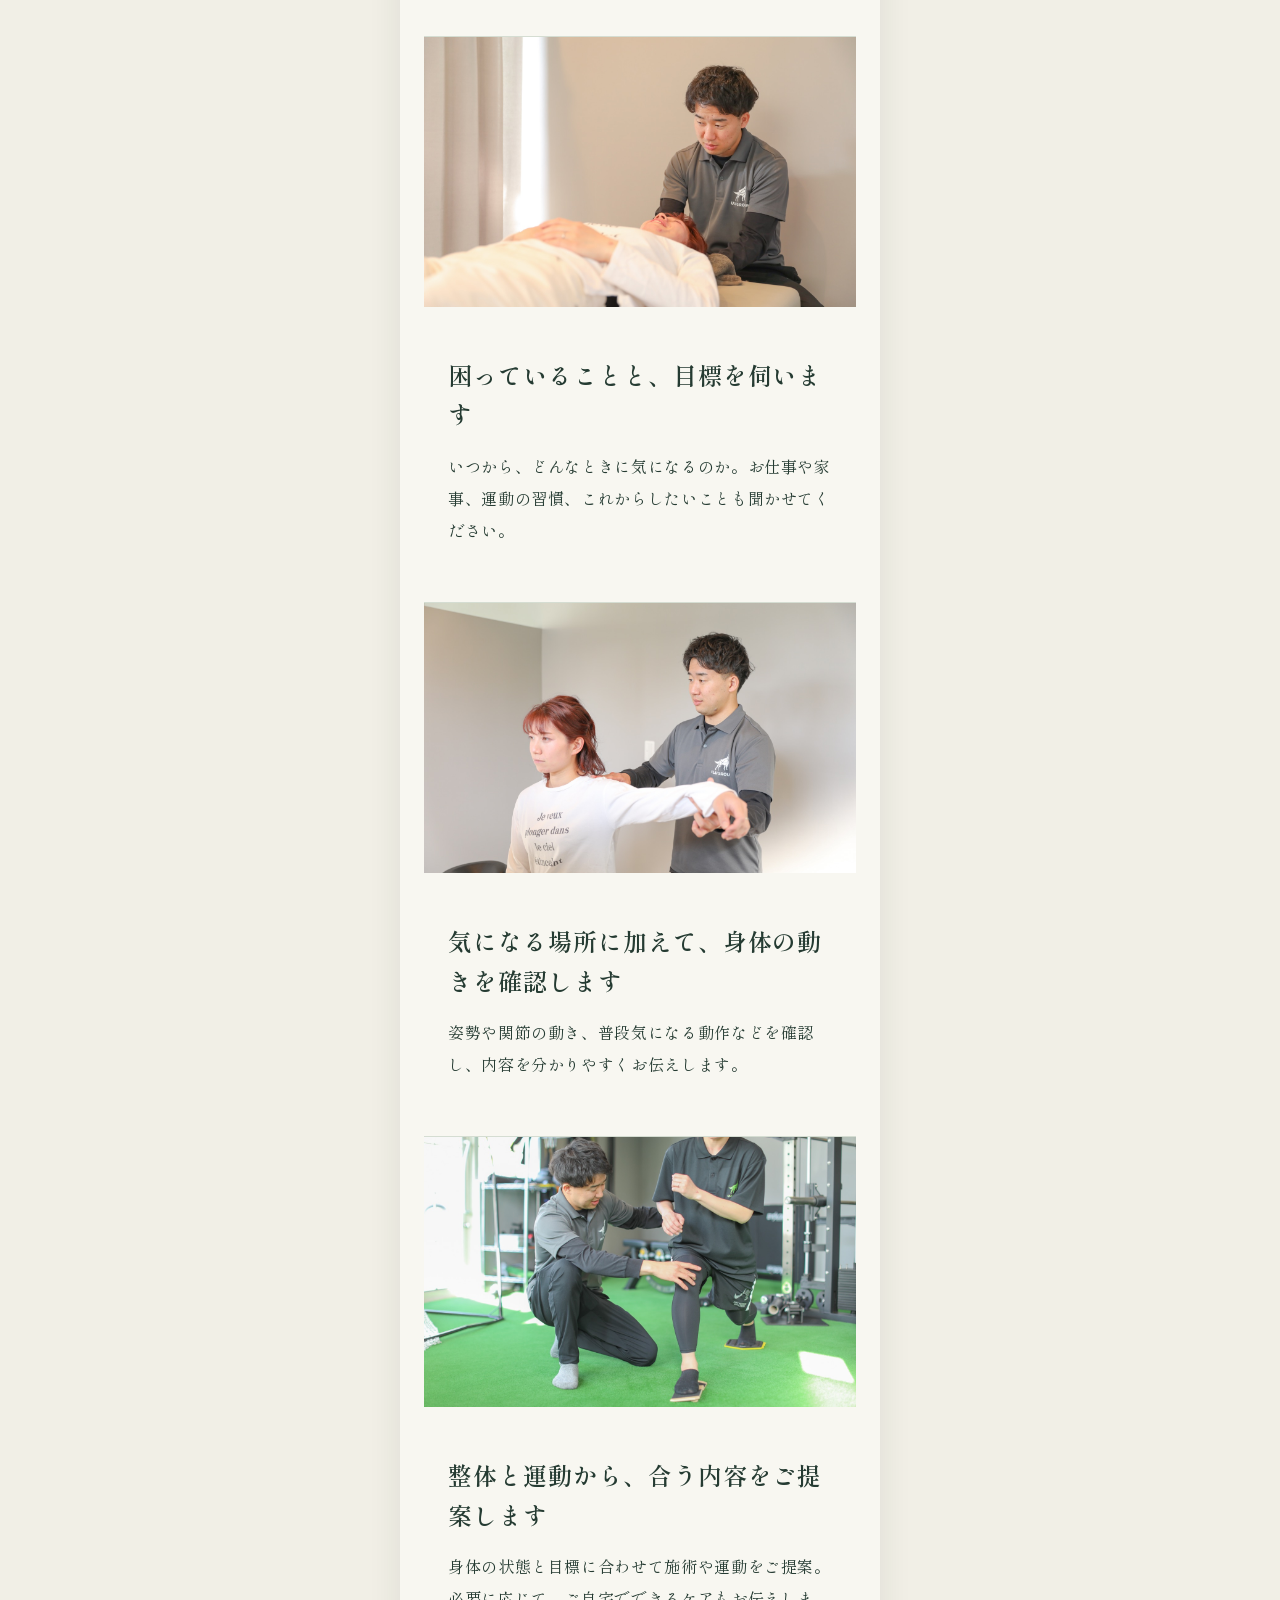
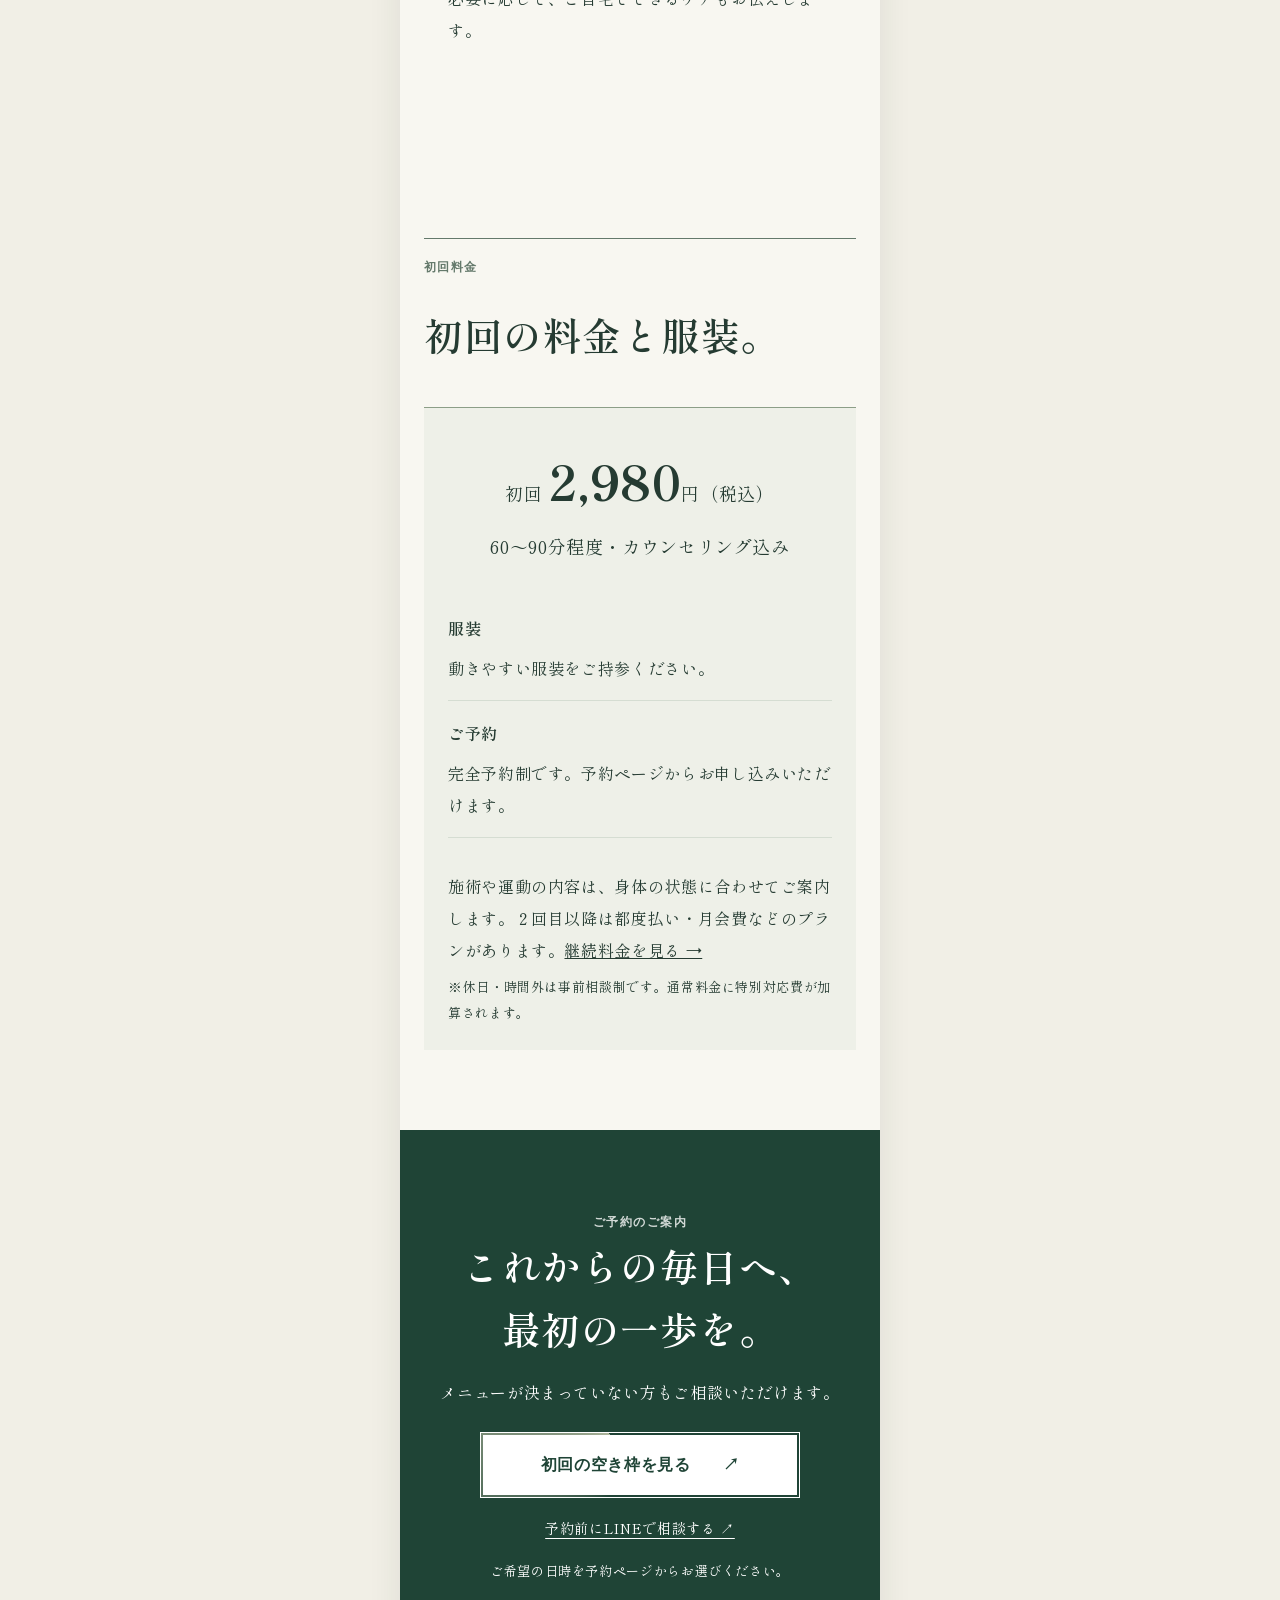
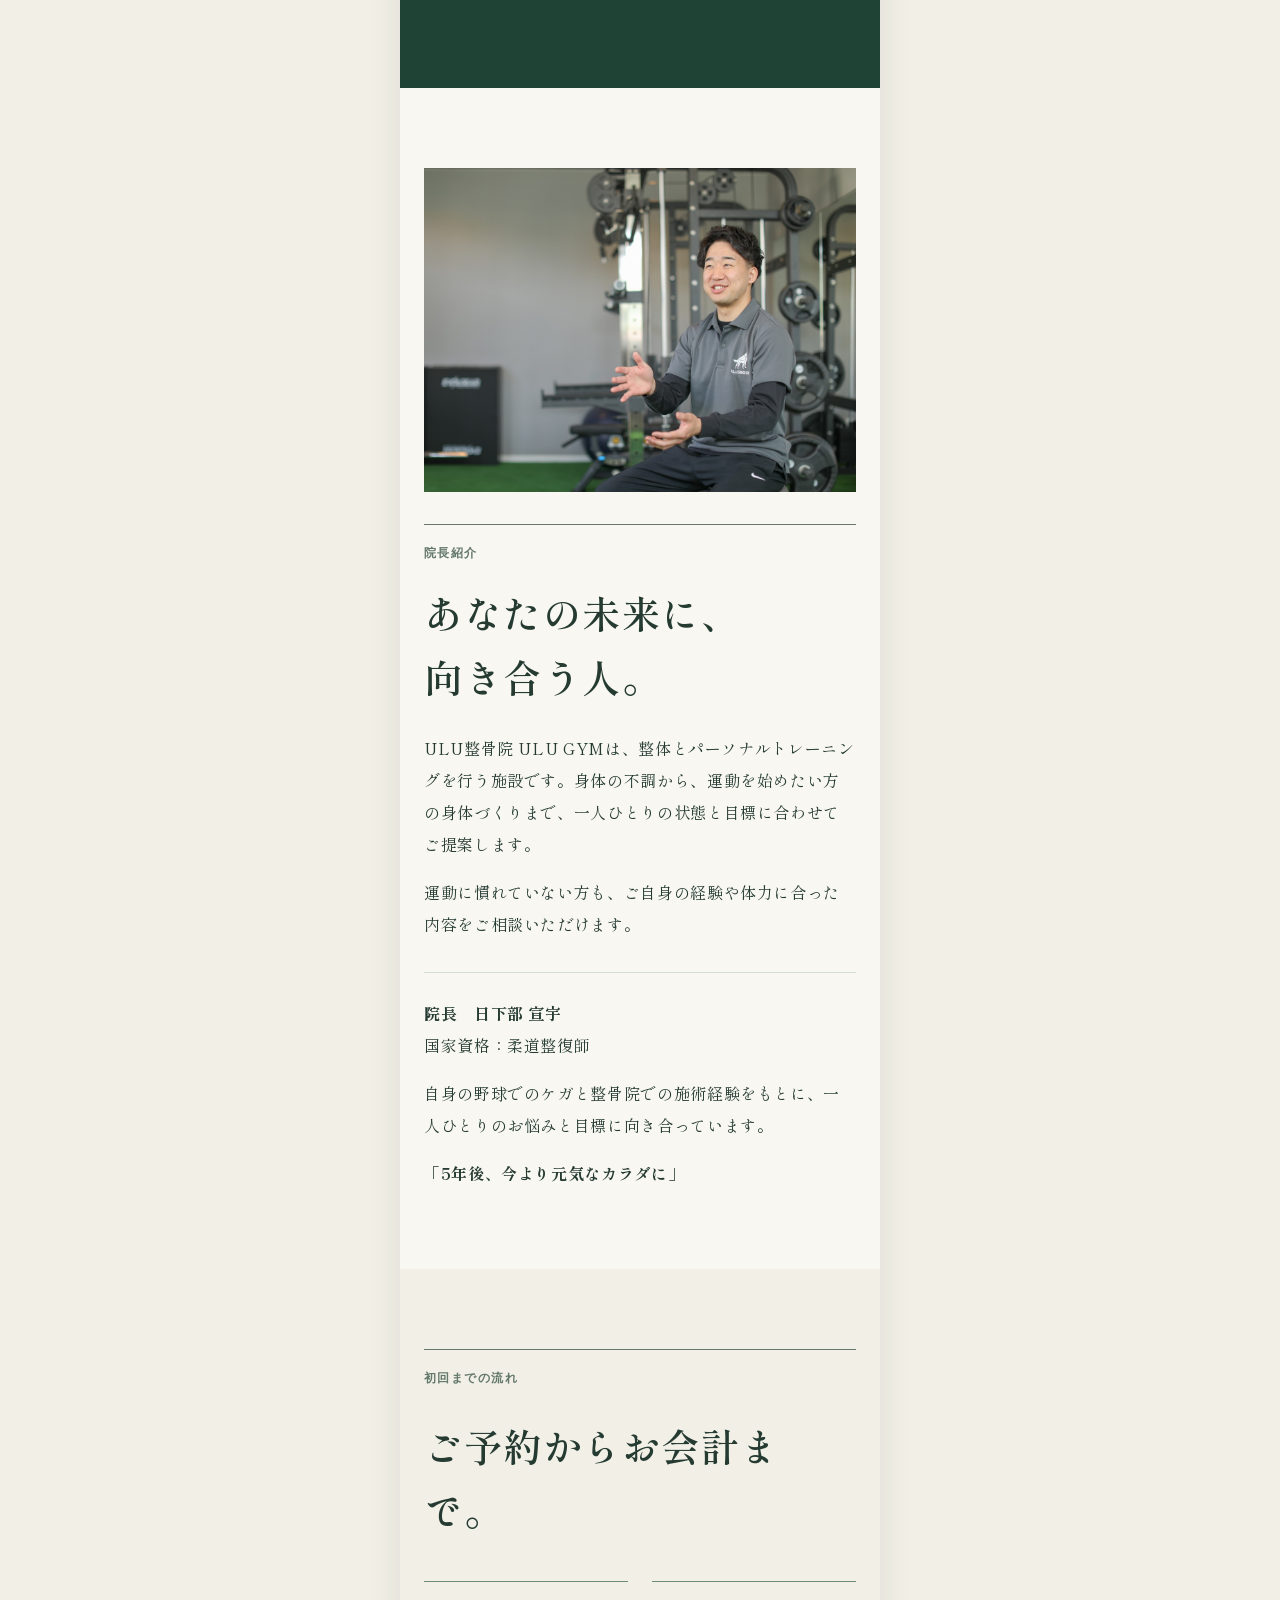
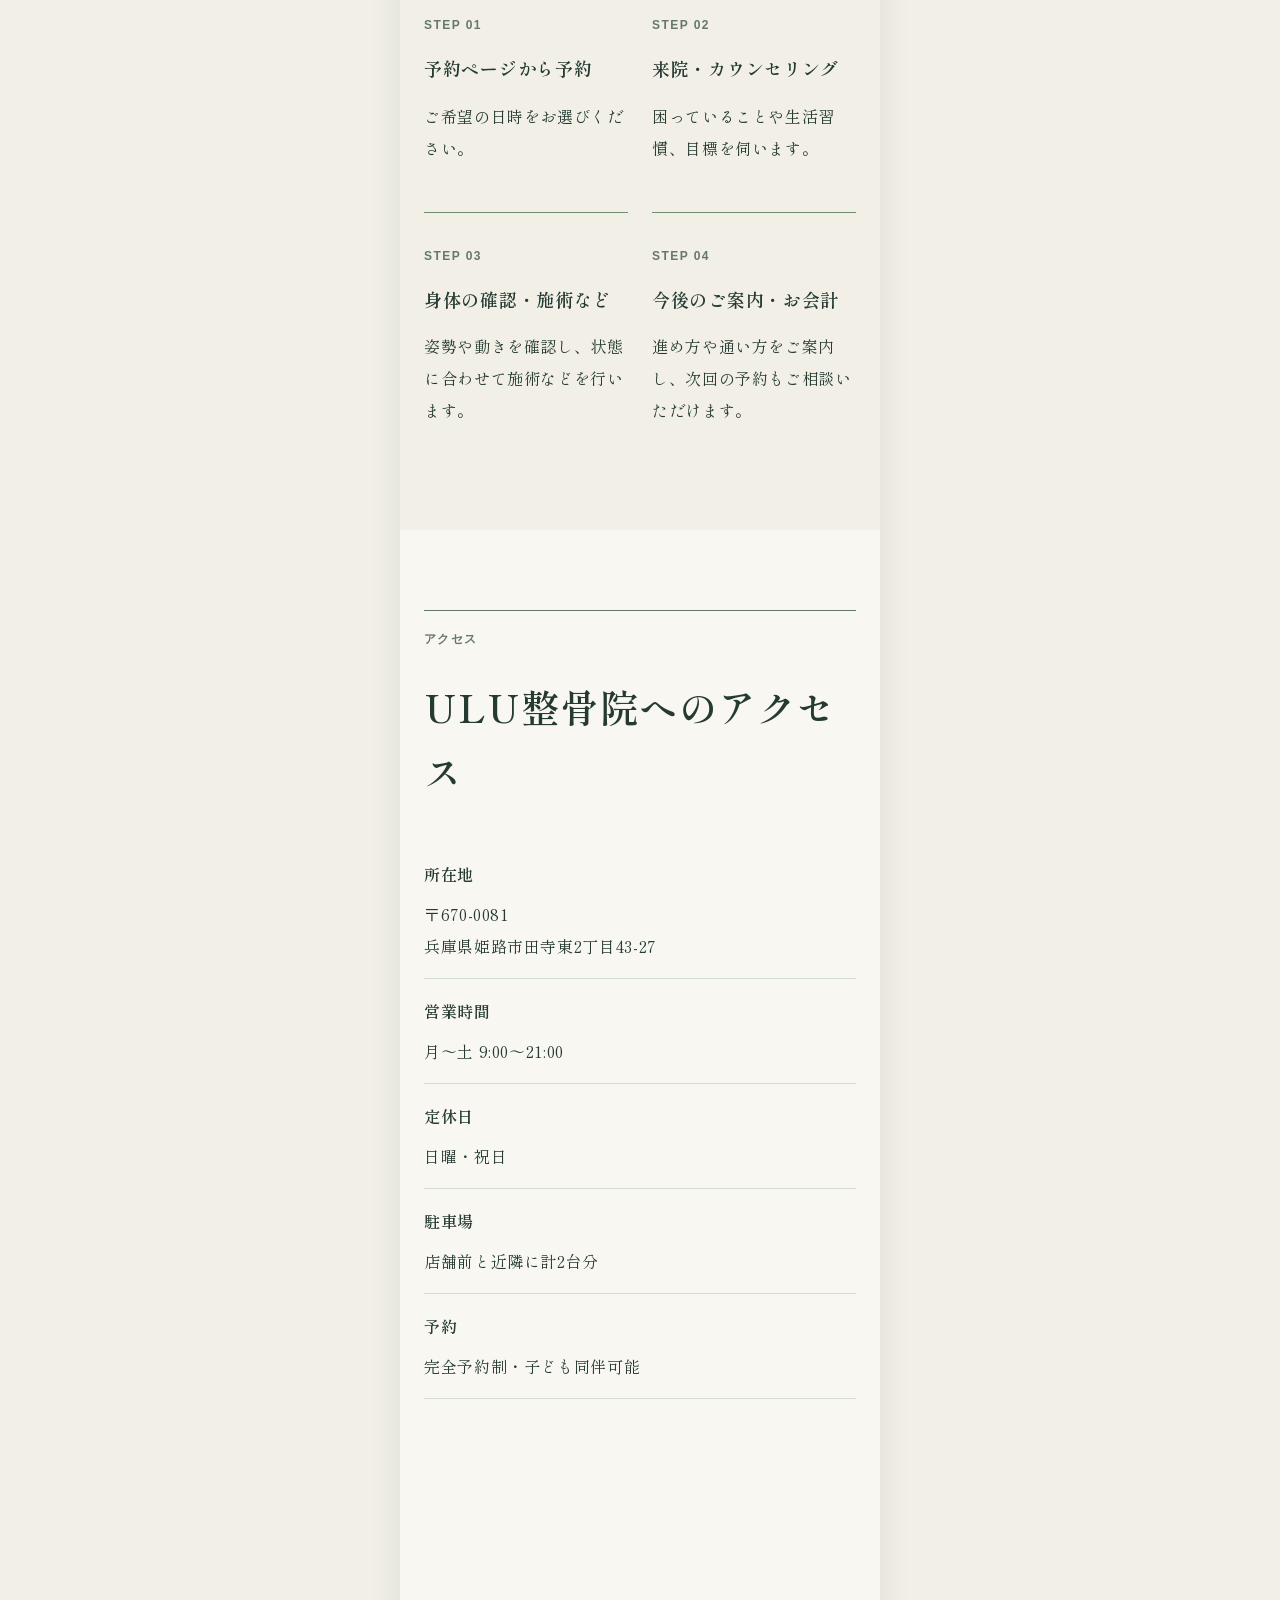
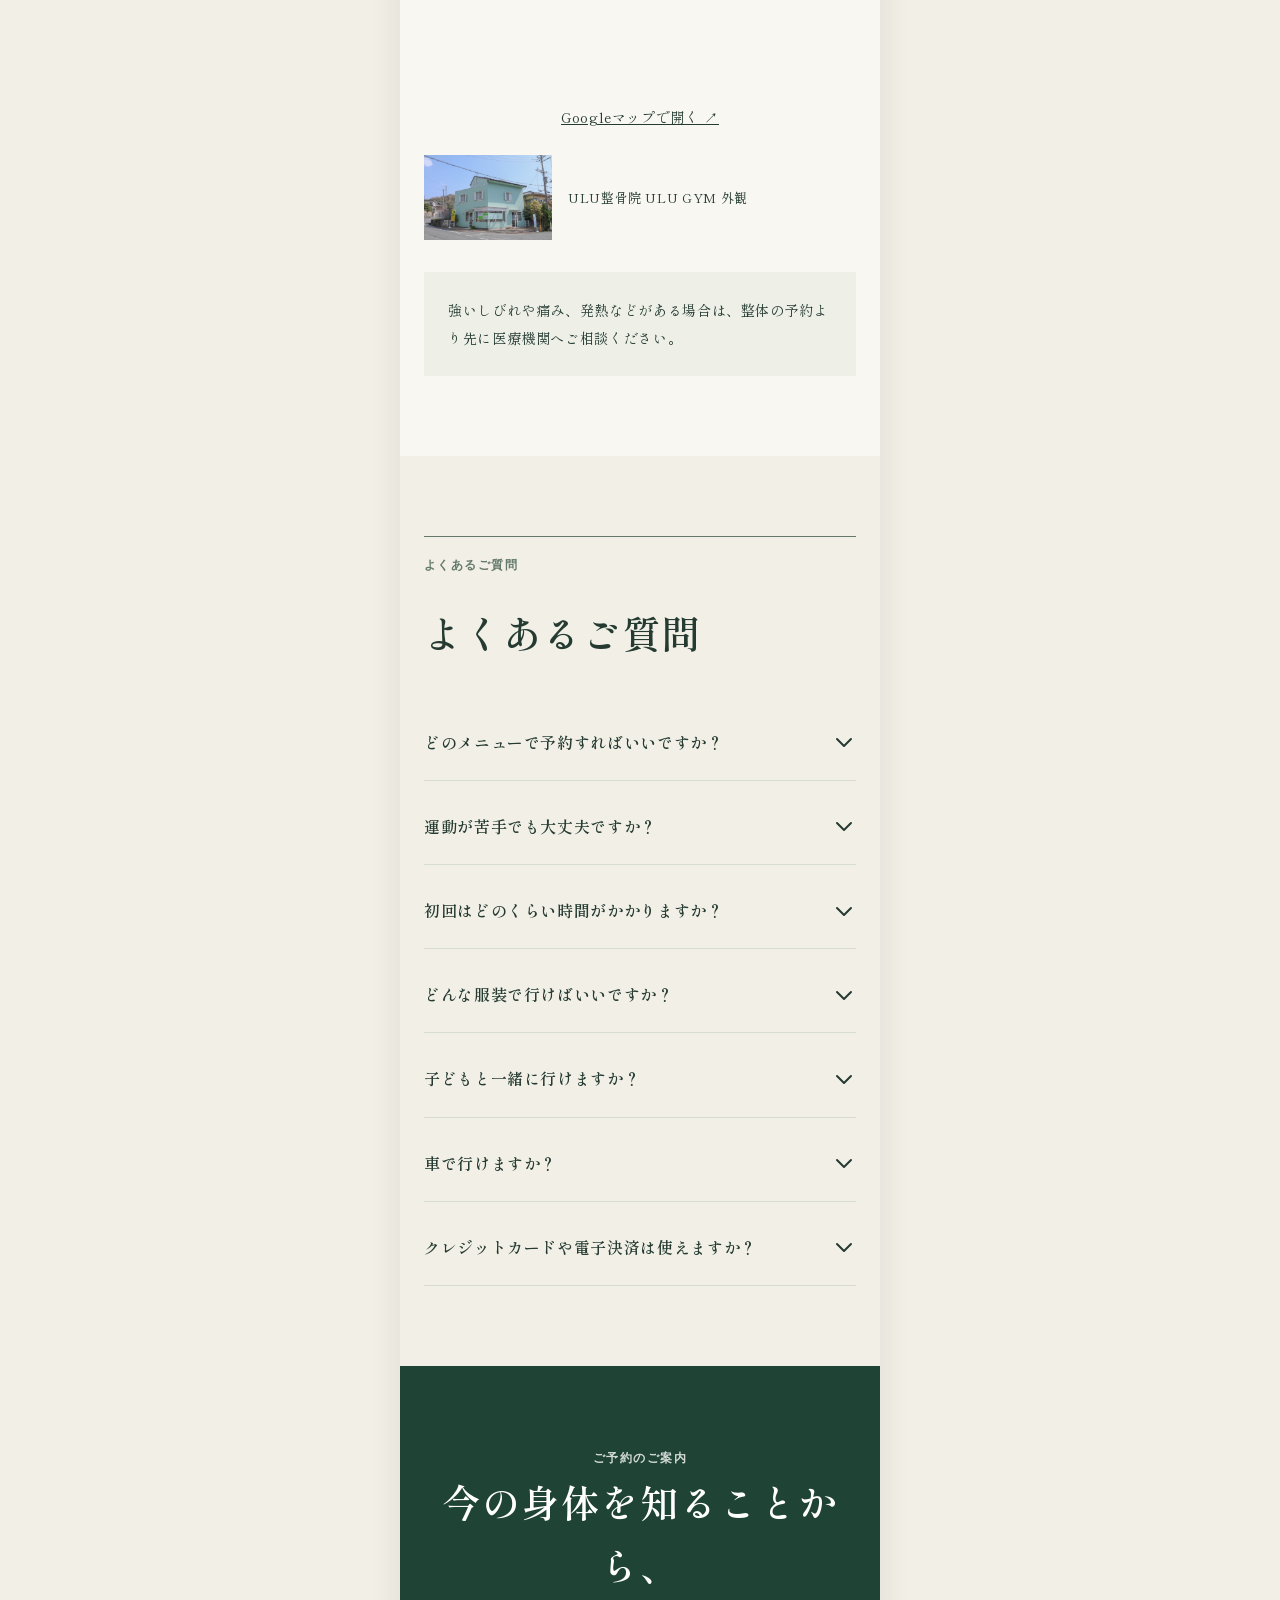
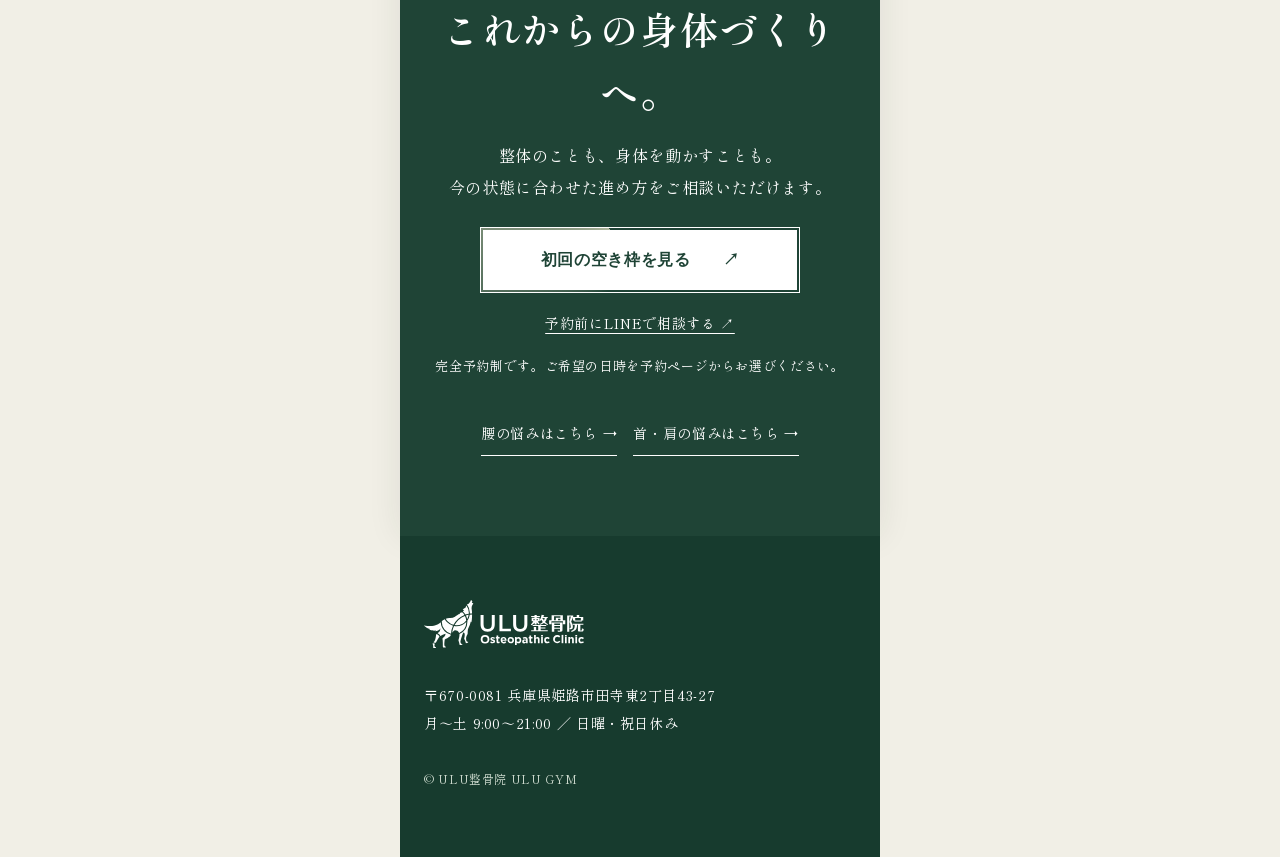
==== commit 6daffe4d: "Stage updated initial visit prices" ====
--- a/index.html
+++ b/index.html
@@ -1 +1 @@
-<!doctype html><html lang="ja"><head><meta charset="utf-8"><meta name="viewport" content="width=device-width,initial-scale=1"><meta name="description" content="姫路市田寺東のULU整骨院。整体と運動を通じて、身体の悩みやこれからの目標に合わせたケアをご提案します。"><title>姫路で整体をお探しの方へ｜ULU整骨院</title><link rel="stylesheet" href="style.css?v=15"><script defer src="motion.js?v=1"></script><script>(function(w,d,s,l,i){w[l]=w[l]||[];w[l].push({'gtm.start':new Date().getTime(),event:'gtm.js'});var f=d.getElementsByTagName(s)[0],j=d.createElement(s),dl=l!='dataLayer'?'&l='+l:'';j.async=true;j.src='https://www.googletagmanager.com/gtm.js?id='+i+dl;f.parentNode.insertBefore(j,f);})(window,document,'script','dataLayer','GTM-WN6FW2GV');</script><script defer src="tracking.js?v=1"></script></head><body data-theme="general"><noscript><iframe src="https://www.googletagmanager.com/ns.html?id=GTM-WN6FW2GV" height="0" width="0" style="display:none;visibility:hidden" title="Google Tag Manager"></iframe></noscript><header><a class="logo" href="index.html" aria-label="ULU整骨院 トップ"><img src="assets/ulu-clinic-logo-black.svg" alt="" width="136" height="40"></a><span>姫路市田寺東・完全予約制</span><a class="head-cta" href="https://appointment-system.net/book?src=lp_top">初回の空き枠を見る <b>↗</b></a></header><main id="app"><section id="top" class="hero"><div class="wrap hero-grid"><div class="hero-copy"><div class="eyebrow">姫路で整体をお探しの方へ<span class="hero-location">姫路市田寺東</span></div><h1>やりたいことを、<br>これからも楽しめる身体へ。</h1><p class="hero-promise">姫路市田寺東で、整体と運動をひとつの場所で。</p><div class="price-inline">初回 <strong>4,980</strong>円（税込）<br>60〜90分程度・カウンセリング込み</div><a class="button shimmer-button" href="https://appointment-system.net/book?src=lp_top"><span class="shimmer-spark" aria-hidden="true"><span class="shimmer-spin"></span></span><span class="shimmer-label">初回の空き枠を見る <span>↗</span></span></a><p class="note"><a href="https://lin.ee/pum599o">予約前にLINEで相談する</a></p><p>腰、肩、首、身体の動かしにくさ。今のお悩みと毎日の過ごし方を伺い、姿勢や動きを一緒に確かめます。</p><p>整体と、ご自身で取り組める運動。身体の状態と目標に合わせた方法をご提案します。</p><div class="tags"><span>柔道整復師が対応</span><span>整体と運動を相談</span><span>完全予約制</span><span>駐車場あり</span></div><div class="hero-kicker">SEITAI <span>×</span> MOVEMENT</div></div><div class="hero-photo"><img src="assets/consultation.jpg" alt="身体の相談を受ける院長"></div></div></section><section id="vision" class="story-intro"><div class="wrap story-wrap"><div class="story-content"><div class="story-label">私たちの想い</div><p class="story-overline">その先にある、あなたらしい毎日へ。</p><h2>好きなことを、<br>これからも。</h2><div class="story-line"></div><p>仕事も、家事も、趣味も。自分らしく楽しみたい毎日のために、身体を動かすことから一緒に考えます。</p></div><div class="story-image" aria-hidden="true"><span>YOUR<br>STORY</span><small>MOVE TOWARD A BETTER DAY</small></div></div></section><section id="scenes" class="section scene-section"><div class="wrap"><div class="section-head"><div class="en scene-heading">こんな場面に</div><h2>毎日のこんな場面で、<br>身体が気になっていませんか。</h2></div><div class="scenes"><div class="scene"><div class="scene-copy"><h3 class="scene-title">長く座ったあと、立ち上がるときに腰が気になる</h3></div><div class="scene-photo" aria-hidden="true" style="background-image:url(assets/scene-grid-b.png);background-position:50% 0%"></div></div><div class="scene"><div class="scene-copy"><h3 class="scene-title">パソコンやスマホのあと、首・肩が重い</h3></div><div class="scene-photo" aria-hidden="true" style="background-image:url(assets/life-scenes.jpg);background-position:0% 0%"></div></div><div class="scene"><div class="scene-copy"><h3 class="scene-title">家事や立ち仕事のあと、身体の張りが気になる</h3></div><div class="scene-photo" aria-hidden="true" style="background-image:url(assets/life-scenes.jpg);background-position:0% 100%"></div></div><div class="scene"><div class="scene-copy"><h3 class="scene-title">車の乗り降りや、かがむ動作がおっくう</h3></div><div class="scene-photo" aria-hidden="true" style="background-image:url(assets/scene-grid-b.png);background-position:100% 0%"></div></div><div class="scene"><div class="scene-copy"><h3 class="scene-title">朝起きたとき、身体がこわばる</h3></div><div class="scene-photo" aria-hidden="true" style="background-image:url(assets/scene-grid-b.png);background-position:0% 100%"></div></div><div class="scene"><div class="scene-copy"><h3 class="scene-title">運動を始めたいけれど、身体のことが気になる</h3></div><div class="scene-photo" aria-hidden="true" style="background-image:url(assets/scene-grid-b.png);background-position:50% 100%"></div></div></div><p class="after">どんな場面で、どのように気になるのか。うまく説明できなくても大丈夫です。まずはお話を聞かせてください。</p><div class="links"><a href="back.html">腰の悩みはこちら →</a><a href="shoulder.html">首・肩の悩みはこちら →</a></div></div></section><section id="method" class="feature-section"><div class="wrap feature-wrap"><div><span class="feature-label">整体と運動</span><h2>整体と運動を、<br>ひとつの場所で。</h2><p>今の身体を確かめ、整体と運動をご提案。日々の気がかりから、これから続けたい趣味まで、一人ひとりに合う方法を考えます。</p></div><div class="feature-pair"><span>整体<small>CARE</small></span><b>×</b><span>運動<small>MOVEMENT</small></span></div></div></section><section id="first-visit" class="section soft first-section"><div class="wrap"><div class="section-head"><div class="en point-heading">はじめての方へ</div><h2>初回に行うこと。</h2></div><div class="points"><div class="point"><img src="assets/treatment.jpg" alt="施術の様子" loading="lazy"><div class="point-copy"><h3>困っていることと、目標を伺います</h3><p>いつから、どんなときに気になるのか。お仕事や家事、運動の習慣、これからしたいことも聞かせてください。</p></div></div><div class="point"><img src="assets/shoulder-check.jpg" alt="身体の動きを確認する様子" loading="lazy"><div class="point-copy"><h3>気になる場所に加えて、身体の動きを確認します</h3><p>姿勢や関節の動き、普段気になる動作などを確認し、内容を分かりやすくお伝えします。</p></div></div><div class="point"><img src="assets/movement.jpg" alt="身体の動かし方を確認する様子" loading="lazy"><div class="point-copy"><h3>整体と運動から、合う内容をご提案します</h3><p>身体の状態と目標に合わせて施術や運動をご提案。必要に応じて、ご自宅でできるケアもお伝えします。</p></div></div></div></div></section><section id="price" class="section"><div class="wrap"><div class="section-head"><div class="en">初回料金</div><h2>初回の料金と服装。</h2></div><div class="pricebox"><div class="price-number">初回 <strong>4,980</strong>円（税込）<br><span>60〜90分程度・カウンセリング込み</span></div><dl><div><dt>服装</dt><dd>動きやすい服装をご持参ください。</dd></div><div><dt>ご予約</dt><dd>完全予約制です。予約ページからお申し込みいただけます。</dd></div></dl><p>施術や運動の内容は、身体の状態に合わせてご案内します。２回目以降は都度払い・月会費などのプランがあります。<a href="https://ulu-gym-seikotsu.com/introduce/price/">継続料金を見る →</a></p><p class="note">※休日・時間外は事前相談制です。通常料金に特別対応費が加算されます。</p></div></div></section><section class="cta"><div class="en">ご予約のご案内</div><h2>これからの毎日へ、<br>最初の一歩を。</h2><p>メニューが決まっていない方もご相談いただけます。</p><a class="button shimmer-button" href="https://appointment-system.net/book?src=lp_top"><span class="shimmer-spark" aria-hidden="true"><span class="shimmer-spin"></span></span><span class="shimmer-label">初回の空き枠を見る <span>↗</span></span></a><p class="line-consult"><a href="https://lin.ee/pum599o">予約前にLINEで相談する ↗</a></p><p class="note">ご希望の日時を予約ページからお選びください。</p></section><section class="section"><div class="wrap about"><img src="assets/director.jpg" alt="ULU整骨院 院長の紹介" loading="lazy"><div><div class="en">院長紹介</div><h2>あなたの未来に、<br>向き合う人。</h2><p>ULU整骨院 ULU GYMは、整体とパーソナルトレーニングを行う施設です。身体の不調から、運動を始めたい方の身体づくりまで、一人ひとりの状態と目標に合わせてご提案します。</p><p>運動に慣れていない方も、ご自身の経験や体力に合った内容をご相談いただけます。</p><div class="name"><b>院長　日下部 宣宇</b><br>国家資格：柔道整復師<p>自身の野球でのケガと整骨院での施術経験をもとに、一人ひとりのお悩みと目標に向き合っています。</p><b>「5年後、今より元気なカラダに」</b></div></div></div></section><section class="section soft"><div class="wrap"><div class="section-head"><div class="en">初回までの流れ</div><h2>ご予約からお会計まで。</h2></div><div class="steps"><div class="step"><b>STEP 01</b><h3>予約ページから予約</h3><p>ご希望の日時をお選びください。</p></div><div class="step"><b>STEP 02</b><h3>来院・カウンセリング</h3><p>困っていることや生活習慣、目標を伺います。</p></div><div class="step"><b>STEP 03</b><h3>身体の確認・施術など</h3><p>姿勢や動きを確認し、状態に合わせて施術などを行います。</p></div><div class="step"><b>STEP 04</b><h3>今後のご案内・お会計</h3><p>進め方や通い方をご案内し、次回の予約もご相談いただけます。</p></div></div></div></section><section id="access" class="section"><div class="wrap"><div class="section-head"><div class="en">アクセス</div><h2>ULU整骨院へのアクセス</h2></div><div class="access"><div><dl><div><dt>所在地</dt><dd>〒670-0081<br>兵庫県姫路市田寺東2丁目43-27</dd></div><div><dt>営業時間</dt><dd>月〜土 9:00〜21:00</dd></div><div><dt>定休日</dt><dd>日曜・祝日</dd></div><div><dt>駐車場</dt><dd>店舗前と近隣に計2台分</dd></div><div><dt>予約</dt><dd>完全予約制・子ども同伴可能</dd></div></dl></div><div><iframe class="map" title="ULU整骨院の地図" loading="lazy" src="https://maps.google.com/maps?q=%E5%85%B5%E5%BA%AB%E7%9C%8C%E5%A7%AB%E8%B7%AF%E5%B8%82%E7%94%B0%E5%AF%BA%E6%9D%B12%E4%B8%81%E7%9B%AE43-27&output=embed"></iframe><a class="map-link" href="https://www.google.com/maps/search/?api=1&amp;query=34.8591765%2C134.6760666">Googleマップで開く ↗</a></div></div><div class="access-photo"><img src="assets/clinic.jpg" alt="ULU整骨院 ULU GYMの外観" loading="lazy"><span>ULU整骨院 ULU GYM 外観</span></div><div class="warning">強いしびれや痛み、発熱などがある場合は、整体の予約より先に医療機関へご相談ください。</div></div></section><section id="faq" class="section soft"><div class="wrap"><div class="section-head"><div class="en">よくあるご質問</div><h2>よくあるご質問</h2></div><div class="faq"><details class="group"><summary><span>どのメニューで予約すればいいですか？</span><svg aria-hidden="true" xmlns="http://www.w3.org/2000/svg" fill="none" viewBox="0 0 24 24" stroke="currentColor"><path stroke-linecap="round" stroke-linejoin="round" stroke-width="2" d="M19 9l-7 7-7-7" /></svg></summary><div class="answer"><p>迷う場合は、<a href="https://lin.ee/pum599o">LINEでお悩みやご希望をお知らせください</a>。身体の状態と目的を伺い、合う内容をご提案します。</p></div></details><details class="group"><summary><span>運動が苦手でも大丈夫ですか？</span><svg aria-hidden="true" xmlns="http://www.w3.org/2000/svg" fill="none" viewBox="0 0 24 24" stroke="currentColor"><path stroke-linecap="round" stroke-linejoin="round" stroke-width="2" d="M19 9l-7 7-7-7" /></svg></summary><div class="answer"><p>運動経験や体力、身体の状態に合わせた内容をご提案します。運動に慣れていない方もご相談ください。</p></div></details><details class="group"><summary><span>初回はどのくらい時間がかかりますか？</span><svg aria-hidden="true" xmlns="http://www.w3.org/2000/svg" fill="none" viewBox="0 0 24 24" stroke="currentColor"><path stroke-linecap="round" stroke-linejoin="round" stroke-width="2" d="M19 9l-7 7-7-7" /></svg></summary><div class="answer"><p>カウンセリングを含めて60〜90分程度です。時間に余裕をもってお越しください。</p></div></details><details class="group"><summary><span>どんな服装で行けばいいですか？</span><svg aria-hidden="true" xmlns="http://www.w3.org/2000/svg" fill="none" viewBox="0 0 24 24" stroke="currentColor"><path stroke-linecap="round" stroke-linejoin="round" stroke-width="2" d="M19 9l-7 7-7-7" /></svg></summary><div class="answer"><p>Tシャツやジャージなど、動きやすい服装をご持参ください。</p></div></details><details class="group"><summary><span>子どもと一緒に行けますか？</span><svg aria-hidden="true" xmlns="http://www.w3.org/2000/svg" fill="none" viewBox="0 0 24 24" stroke="currentColor"><path stroke-linecap="round" stroke-linejoin="round" stroke-width="2" d="M19 9l-7 7-7-7" /></svg></summary><div class="answer"><p>はい。子ども同伴でお越しいただけます。ご予約時にお知らせください。</p></div></details><details class="group"><summary><span>車で行けますか？</span><svg aria-hidden="true" xmlns="http://www.w3.org/2000/svg" fill="none" viewBox="0 0 24 24" stroke="currentColor"><path stroke-linecap="round" stroke-linejoin="round" stroke-width="2" d="M19 9l-7 7-7-7" /></svg></summary><div class="answer"><p>はい。店舗前と近隣に、計2台分の駐車場があります。</p></div></details><details class="group"><summary><span>クレジットカードや電子決済は使えますか？</span><svg aria-hidden="true" xmlns="http://www.w3.org/2000/svg" fill="none" viewBox="0 0 24 24" stroke="currentColor"><path stroke-linecap="round" stroke-linejoin="round" stroke-width="2" d="M19 9l-7 7-7-7" /></svg></summary><div class="answer"><p>はい。クレジットカード・電子決済に対応しています。</p></div></details></div></div></section><section class="cta"><div class="en">ご予約のご案内</div><h2>今の身体を知ることから、<br>これからの身体づくりへ。</h2><p>整体のことも、身体を動かすことも。<br>今の状態に合わせた進め方をご相談いただけます。</p><a class="button shimmer-button" href="https://appointment-system.net/book?src=lp_top"><span class="shimmer-spark" aria-hidden="true"><span class="shimmer-spin"></span></span><span class="shimmer-label">初回の空き枠を見る <span>↗</span></span></a><p class="line-consult"><a href="https://lin.ee/pum599o">予約前にLINEで相談する ↗</a></p><p class="note">完全予約制です。ご希望の日時を予約ページからお選びください。</p><div class="links"><a href="back.html">腰の悩みはこちら →</a><a href="shoulder.html">首・肩の悩みはこちら →</a></div></section></main><footer><div class="wrap"><a class="logo" href="index.html" aria-label="ULU整骨院 トップ"><img src="assets/ulu-clinic-logo-white.svg" alt="" width="160" height="48"></a><p>〒670-0081 兵庫県姫路市田寺東2丁目43-27<br>月〜土 9:00〜21:00 ／ 日曜・祝日休み</p><small>© ULU整骨院 ULU GYM</small></div></footer><aside class="mobile-booking" aria-label="初回予約"><div><span>初回</span><strong>4,980円</strong><small>（税込）</small></div><a href="https://appointment-system.net/book?src=lp_top">初回の空き枠を見る <span aria-hidden="true">↗</span></a></aside><aside class="desktop-left" aria-label="ページ内のご案内"><div class="rail-inner"><a class="rail-brand" href="#top" aria-label="ページの先頭へ"><img src="assets/ulu-clinic-logo-black.svg" alt="ULU整骨院" width="176" height="56"></a><p class="rail-intro">5年後、今より<br>元気なカラダに。</p><nav aria-label="ページ内メニュー"><a href="#vision">私たちの想い</a><a href="#scenes">こんなお悩みに</a><a href="#method">整体と運動</a><a href="#first-visit">はじめての方へ</a><a href="#price">初回料金</a><a href="#access">アクセス</a><a href="#faq">よくあるご質問</a></nav><span class="rail-location">HIMEJI, HYOGO</span></div></aside><aside class="desktop-right" aria-label="ご予約と関連ページ"><div class="rail-inner"><p class="rail-label">ご予約のご案内</p><p class="rail-heading">これからの毎日を、<br>もっと自分らしく。</p><div class="rail-price">初回 <strong>4,980</strong>円 <small>税込</small></div><p class="rail-note">60〜90分程度・カウンセリング込み</p><a class="rail-book" href="https://appointment-system.net/book?src=lp_top">初回の空き枠を見る <span aria-hidden="true">↗</span></a><div class="rail-links"><span>OTHER PAGES</span><a href="index.html">整体・総合 ↗</a><a href="back.html">腰痛 ↗</a><a href="shoulder.html">肩こり ↗</a></div></div></aside></body></html>
+<!doctype html><html lang="ja"><head><meta charset="utf-8"><meta name="viewport" content="width=device-width,initial-scale=1"><meta name="description" content="姫路市田寺東のULU整骨院。整体と運動を通じて、身体の悩みやこれからの目標に合わせたケアをご提案します。"><title>姫路で整体をお探しの方へ｜ULU整骨院</title><link rel="stylesheet" href="style.css?v=16"><script defer src="motion.js?v=1"></script><script>(function(w,d,s,l,i){w[l]=w[l]||[];w[l].push({'gtm.start':new Date().getTime(),event:'gtm.js'});var f=d.getElementsByTagName(s)[0],j=d.createElement(s),dl=l!='dataLayer'?'&l='+l:'';j.async=true;j.src='https://www.googletagmanager.com/gtm.js?id='+i+dl;f.parentNode.insertBefore(j,f);})(window,document,'script','dataLayer','GTM-WN6FW2GV');</script><script defer src="tracking.js?v=1"></script></head><body data-theme="general"><noscript><iframe src="https://www.googletagmanager.com/ns.html?id=GTM-WN6FW2GV" height="0" width="0" style="display:none;visibility:hidden" title="Google Tag Manager"></iframe></noscript><header><a class="logo" href="index.html" aria-label="ULU整骨院 トップ"><img src="assets/ulu-clinic-logo-black.svg" alt="" width="136" height="40"></a><span>姫路市田寺東・完全予約制</span><a class="head-cta" href="https://appointment-system.net/book?src=lp_top">初回の空き枠を見る <b>↗</b></a></header><main id="app"><section id="top" class="hero"><div class="wrap hero-grid"><div class="hero-copy"><div class="eyebrow">姫路で整体をお探しの方へ<span class="hero-location">姫路市田寺東</span></div><h1>やりたいことを、<br>これからも楽しめる身体へ。</h1><p class="hero-promise">姫路市田寺東で、整体と運動をひとつの場所で。</p><div class="price-inline">初回 <strong>2,980</strong>円（税込）<br>60〜90分程度・カウンセリング込み</div><a class="button shimmer-button" href="https://appointment-system.net/book?src=lp_top"><span class="shimmer-spark" aria-hidden="true"><span class="shimmer-spin"></span></span><span class="shimmer-label">初回の空き枠を見る <span>↗</span></span></a><p class="note"><a href="https://lin.ee/pum599o">予約前にLINEで相談する</a></p><p>腰、肩、首、身体の動かしにくさ。今のお悩みと毎日の過ごし方を伺い、姿勢や動きを一緒に確かめます。</p><p>整体と、ご自身で取り組める運動。身体の状態と目標に合わせた方法をご提案します。</p><div class="tags"><span>柔道整復師が対応</span><span>整体と運動を相談</span><span>完全予約制</span><span>駐車場あり</span></div><div class="hero-kicker">SEITAI <span>×</span> MOVEMENT</div></div><div class="hero-photo"><img src="assets/consultation.jpg" alt="身体の相談を受ける院長"></div></div></section><section id="vision" class="story-intro"><div class="wrap story-wrap"><div class="story-content"><div class="story-label">私たちの想い</div><p class="story-overline">その先にある、あなたらしい毎日へ。</p><h2>好きなことを、<br>これからも。</h2><div class="story-line"></div><p>仕事も、家事も、趣味も。自分らしく楽しみたい毎日のために、身体を動かすことから一緒に考えます。</p></div><div class="story-image" aria-hidden="true"><span>YOUR<br>STORY</span><small>MOVE TOWARD A BETTER DAY</small></div></div></section><section id="scenes" class="section scene-section"><div class="wrap"><div class="section-head"><div class="en scene-heading">こんな場面に</div><h2>毎日のこんな場面で、<br>身体が気になっていませんか。</h2></div><div class="scenes"><div class="scene"><div class="scene-copy"><h3 class="scene-title">長く座ったあと、立ち上がるときに腰が気になる</h3></div><div class="scene-photo" aria-hidden="true" style="background-image:url(assets/scene-grid-b.png);background-position:50% 0%"></div></div><div class="scene"><div class="scene-copy"><h3 class="scene-title">パソコンやスマホのあと、首・肩が重い</h3></div><div class="scene-photo" aria-hidden="true" style="background-image:url(assets/life-scenes.jpg);background-position:0% 0%"></div></div><div class="scene"><div class="scene-copy"><h3 class="scene-title">家事や立ち仕事のあと、身体の張りが気になる</h3></div><div class="scene-photo" aria-hidden="true" style="background-image:url(assets/life-scenes.jpg);background-position:0% 100%"></div></div><div class="scene"><div class="scene-copy"><h3 class="scene-title">車の乗り降りや、かがむ動作がおっくう</h3></div><div class="scene-photo" aria-hidden="true" style="background-image:url(assets/scene-grid-b.png);background-position:100% 0%"></div></div><div class="scene"><div class="scene-copy"><h3 class="scene-title">朝起きたとき、身体がこわばる</h3></div><div class="scene-photo" aria-hidden="true" style="background-image:url(assets/scene-grid-b.png);background-position:0% 100%"></div></div><div class="scene"><div class="scene-copy"><h3 class="scene-title">運動を始めたいけれど、身体のことが気になる</h3></div><div class="scene-photo" aria-hidden="true" style="background-image:url(assets/scene-grid-b.png);background-position:50% 100%"></div></div></div><p class="after">どんな場面で、どのように気になるのか。うまく説明できなくても大丈夫です。まずはお話を聞かせてください。</p><div class="links"><a href="back.html">腰の悩みはこちら →</a><a href="shoulder.html">首・肩の悩みはこちら →</a></div></div></section><section id="method" class="feature-section"><div class="wrap feature-wrap"><div><span class="feature-label">整体と運動</span><h2>整体と運動を、<br>ひとつの場所で。</h2><p>今の身体を確かめ、整体と運動をご提案。日々の気がかりから、これから続けたい趣味まで、一人ひとりに合う方法を考えます。</p></div><div class="feature-pair"><span>整体<small>CARE</small></span><b>×</b><span>運動<small>MOVEMENT</small></span></div></div></section><section id="first-visit" class="section soft first-section"><div class="wrap"><div class="section-head"><div class="en point-heading">はじめての方へ</div><h2>初回に行うこと。</h2></div><div class="points"><div class="point"><img src="assets/treatment.jpg" alt="施術の様子" loading="lazy"><div class="point-copy"><h3>困っていることと、目標を伺います</h3><p>いつから、どんなときに気になるのか。お仕事や家事、運動の習慣、これからしたいことも聞かせてください。</p></div></div><div class="point"><img src="assets/shoulder-check.jpg" alt="身体の動きを確認する様子" loading="lazy"><div class="point-copy"><h3>気になる場所に加えて、身体の動きを確認します</h3><p>姿勢や関節の動き、普段気になる動作などを確認し、内容を分かりやすくお伝えします。</p></div></div><div class="point"><img src="assets/movement.jpg" alt="身体の動かし方を確認する様子" loading="lazy"><div class="point-copy"><h3>整体と運動から、合う内容をご提案します</h3><p>身体の状態と目標に合わせて施術や運動をご提案。必要に応じて、ご自宅でできるケアもお伝えします。</p></div></div></div></div></section><section id="price" class="section"><div class="wrap"><div class="section-head"><div class="en">初回料金</div><h2>初回の料金と服装。</h2></div><div class="pricebox"><div class="price-number">初回 <strong>2,980</strong>円（税込）<br><span>60〜90分程度・カウンセリング込み</span></div><dl><div><dt>服装</dt><dd>動きやすい服装をご持参ください。</dd></div><div><dt>ご予約</dt><dd>完全予約制です。予約ページからお申し込みいただけます。</dd></div></dl><p>施術や運動の内容は、身体の状態に合わせてご案内します。２回目以降は都度払い・月会費などのプランがあります。<a href="https://ulu-gym-seikotsu.com/introduce/price/">継続料金を見る →</a></p><p class="note">※休日・時間外は事前相談制です。通常料金に特別対応費が加算されます。</p></div></div></section><section class="cta"><div class="en">ご予約のご案内</div><h2>これからの毎日へ、<br>最初の一歩を。</h2><p>メニューが決まっていない方もご相談いただけます。</p><a class="button shimmer-button" href="https://appointment-system.net/book?src=lp_top"><span class="shimmer-spark" aria-hidden="true"><span class="shimmer-spin"></span></span><span class="shimmer-label">初回の空き枠を見る <span>↗</span></span></a><p class="line-consult"><a href="https://lin.ee/pum599o">予約前にLINEで相談する ↗</a></p><p class="note">ご希望の日時を予約ページからお選びください。</p></section><section class="section"><div class="wrap about"><img src="assets/director.jpg" alt="ULU整骨院 院長の紹介" loading="lazy"><div><div class="en">院長紹介</div><h2>あなたの未来に、<br>向き合う人。</h2><p>ULU整骨院 ULU GYMは、整体とパーソナルトレーニングを行う施設です。身体の不調から、運動を始めたい方の身体づくりまで、一人ひとりの状態と目標に合わせてご提案します。</p><p>運動に慣れていない方も、ご自身の経験や体力に合った内容をご相談いただけます。</p><div class="name"><b>院長　日下部 宣宇</b><br>国家資格：柔道整復師<p>自身の野球でのケガと整骨院での施術経験をもとに、一人ひとりのお悩みと目標に向き合っています。</p><b>「5年後、今より元気なカラダに」</b></div></div></div></section><section class="section soft"><div class="wrap"><div class="section-head"><div class="en">初回までの流れ</div><h2>ご予約からお会計まで。</h2></div><div class="steps"><div class="step"><b>STEP 01</b><h3>予約ページから予約</h3><p>ご希望の日時をお選びください。</p></div><div class="step"><b>STEP 02</b><h3>来院・カウンセリング</h3><p>困っていることや生活習慣、目標を伺います。</p></div><div class="step"><b>STEP 03</b><h3>身体の確認・施術など</h3><p>姿勢や動きを確認し、状態に合わせて施術などを行います。</p></div><div class="step"><b>STEP 04</b><h3>今後のご案内・お会計</h3><p>進め方や通い方をご案内し、次回の予約もご相談いただけます。</p></div></div></div></section><section id="access" class="section"><div class="wrap"><div class="section-head"><div class="en">アクセス</div><h2>ULU整骨院へのアクセス</h2></div><div class="access"><div><dl><div><dt>所在地</dt><dd>〒670-0081<br>兵庫県姫路市田寺東2丁目43-27</dd></div><div><dt>営業時間</dt><dd>月〜土 9:00〜21:00</dd></div><div><dt>定休日</dt><dd>日曜・祝日</dd></div><div><dt>駐車場</dt><dd>店舗前と近隣に計2台分</dd></div><div><dt>予約</dt><dd>完全予約制・子ども同伴可能</dd></div></dl></div><div><iframe class="map" title="ULU整骨院の地図" loading="lazy" src="https://maps.google.com/maps?q=%E5%85%B5%E5%BA%AB%E7%9C%8C%E5%A7%AB%E8%B7%AF%E5%B8%82%E7%94%B0%E5%AF%BA%E6%9D%B12%E4%B8%81%E7%9B%AE43-27&output=embed"></iframe><a class="map-link" href="https://www.google.com/maps/search/?api=1&amp;query=34.8591765%2C134.6760666">Googleマップで開く ↗</a></div></div><div class="access-photo"><img src="assets/clinic.jpg" alt="ULU整骨院 ULU GYMの外観" loading="lazy"><span>ULU整骨院 ULU GYM 外観</span></div><div class="warning">強いしびれや痛み、発熱などがある場合は、整体の予約より先に医療機関へご相談ください。</div></div></section><section id="faq" class="section soft"><div class="wrap"><div class="section-head"><div class="en">よくあるご質問</div><h2>よくあるご質問</h2></div><div class="faq"><details class="group"><summary><span>どのメニューで予約すればいいですか？</span><svg aria-hidden="true" xmlns="http://www.w3.org/2000/svg" fill="none" viewBox="0 0 24 24" stroke="currentColor"><path stroke-linecap="round" stroke-linejoin="round" stroke-width="2" d="M19 9l-7 7-7-7" /></svg></summary><div class="answer"><p>迷う場合は、<a href="https://lin.ee/pum599o">LINEでお悩みやご希望をお知らせください</a>。身体の状態と目的を伺い、合う内容をご提案します。</p></div></details><details class="group"><summary><span>運動が苦手でも大丈夫ですか？</span><svg aria-hidden="true" xmlns="http://www.w3.org/2000/svg" fill="none" viewBox="0 0 24 24" stroke="currentColor"><path stroke-linecap="round" stroke-linejoin="round" stroke-width="2" d="M19 9l-7 7-7-7" /></svg></summary><div class="answer"><p>運動経験や体力、身体の状態に合わせた内容をご提案します。運動に慣れていない方もご相談ください。</p></div></details><details class="group"><summary><span>初回はどのくらい時間がかかりますか？</span><svg aria-hidden="true" xmlns="http://www.w3.org/2000/svg" fill="none" viewBox="0 0 24 24" stroke="currentColor"><path stroke-linecap="round" stroke-linejoin="round" stroke-width="2" d="M19 9l-7 7-7-7" /></svg></summary><div class="answer"><p>カウンセリングを含めて60〜90分程度です。時間に余裕をもってお越しください。</p></div></details><details class="group"><summary><span>どんな服装で行けばいいですか？</span><svg aria-hidden="true" xmlns="http://www.w3.org/2000/svg" fill="none" viewBox="0 0 24 24" stroke="currentColor"><path stroke-linecap="round" stroke-linejoin="round" stroke-width="2" d="M19 9l-7 7-7-7" /></svg></summary><div class="answer"><p>Tシャツやジャージなど、動きやすい服装をご持参ください。</p></div></details><details class="group"><summary><span>子どもと一緒に行けますか？</span><svg aria-hidden="true" xmlns="http://www.w3.org/2000/svg" fill="none" viewBox="0 0 24 24" stroke="currentColor"><path stroke-linecap="round" stroke-linejoin="round" stroke-width="2" d="M19 9l-7 7-7-7" /></svg></summary><div class="answer"><p>はい。子ども同伴でお越しいただけます。ご予約時にお知らせください。</p></div></details><details class="group"><summary><span>車で行けますか？</span><svg aria-hidden="true" xmlns="http://www.w3.org/2000/svg" fill="none" viewBox="0 0 24 24" stroke="currentColor"><path stroke-linecap="round" stroke-linejoin="round" stroke-width="2" d="M19 9l-7 7-7-7" /></svg></summary><div class="answer"><p>はい。店舗前と近隣に、計2台分の駐車場があります。</p></div></details><details class="group"><summary><span>クレジットカードや電子決済は使えますか？</span><svg aria-hidden="true" xmlns="http://www.w3.org/2000/svg" fill="none" viewBox="0 0 24 24" stroke="currentColor"><path stroke-linecap="round" stroke-linejoin="round" stroke-width="2" d="M19 9l-7 7-7-7" /></svg></summary><div class="answer"><p>はい。クレジットカード・電子決済に対応しています。</p></div></details></div></div></section><section class="cta"><div class="en">ご予約のご案内</div><h2>今の身体を知ることから、<br>これからの身体づくりへ。</h2><p>整体のことも、身体を動かすことも。<br>今の状態に合わせた進め方をご相談いただけます。</p><a class="button shimmer-button" href="https://appointment-system.net/book?src=lp_top"><span class="shimmer-spark" aria-hidden="true"><span class="shimmer-spin"></span></span><span class="shimmer-label">初回の空き枠を見る <span>↗</span></span></a><p class="line-consult"><a href="https://lin.ee/pum599o">予約前にLINEで相談する ↗</a></p><p class="note">完全予約制です。ご希望の日時を予約ページからお選びください。</p><div class="links"><a href="back.html">腰の悩みはこちら →</a><a href="shoulder.html">首・肩の悩みはこちら →</a></div></section></main><footer><div class="wrap"><a class="logo" href="index.html" aria-label="ULU整骨院 トップ"><img src="assets/ulu-clinic-logo-white.svg" alt="" width="160" height="48"></a><p>〒670-0081 兵庫県姫路市田寺東2丁目43-27<br>月〜土 9:00〜21:00 ／ 日曜・祝日休み</p><small>© ULU整骨院 ULU GYM</small></div></footer><aside class="mobile-booking" aria-label="初回予約"><div><span>初回</span><strong>2,980円</strong><small>（税込）</small></div><a href="https://appointment-system.net/book?src=lp_top">初回の空き枠を見る <span aria-hidden="true">↗</span></a></aside><aside class="desktop-left" aria-label="ページ内のご案内"><div class="rail-inner"><a class="rail-brand" href="#top" aria-label="ページの先頭へ"><img src="assets/ulu-clinic-logo-black.svg" alt="ULU整骨院" width="176" height="56"></a><p class="rail-intro">5年後、今より<br>元気なカラダに。</p><nav aria-label="ページ内メニュー"><a href="#vision">私たちの想い</a><a href="#scenes">こんなお悩みに</a><a href="#method">整体と運動</a><a href="#first-visit">はじめての方へ</a><a href="#price">初回料金</a><a href="#access">アクセス</a><a href="#faq">よくあるご質問</a></nav><span class="rail-location">HIMEJI, HYOGO</span></div></aside><aside class="desktop-right" aria-label="ご予約と関連ページ"><div class="rail-inner"><p class="rail-label">ご予約のご案内</p><p class="rail-heading">これからの毎日を、<br>もっと自分らしく。</p><div class="rail-price">初回 <strong>2,980</strong>円 <small>税込</small></div><p class="rail-note">60〜90分程度・カウンセリング込み</p><a class="rail-book" href="https://appointment-system.net/book?src=lp_top">初回の空き枠を見る <span aria-hidden="true">↗</span></a><div class="rail-links"><span>OTHER PAGES</span><a href="index.html">整体・総合 ↗</a><a href="back.html">腰痛 ↗</a><a href="shoulder.html">肩こり ↗</a></div></div></aside></body></html>
--- a/style.css
+++ b/style.css
@@ -81,3 +81,4 @@
 .hero-copy .hero-promise{font-weight:700;margin:var(--s2) 0 var(--s3)}
 .scene-copy .scene-title{font-size:16px;line-height:1.8;letter-spacing:.02em}
 @media(max-width:700px),(min-width:1024px){.scene-copy .scene-title{font-size:15px}}
+@media(max-width:700px){.mobile-booking a{font-size:13px;white-space:nowrap;gap:var(--s1)}}
